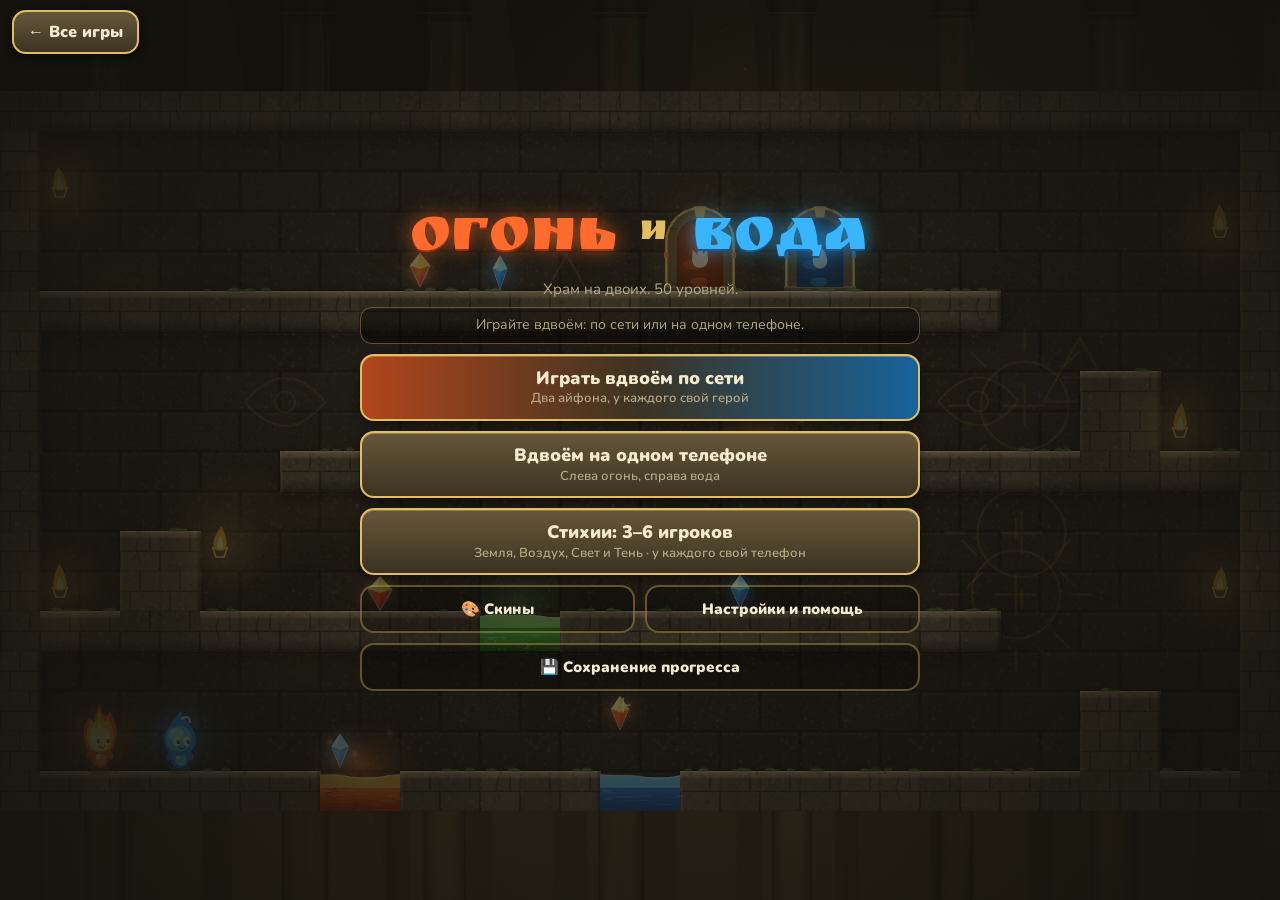
==== index.html @ 5a593862 "Огонь и Вода: «Стихии» — 50 уровней, все сложнее; таймерные ворота, паромы, самоходные подъёмники Co" ====
<!doctype html>
<html lang="ru"><head><link rel="manifest" href="manifest.webmanifest"><link rel="apple-touch-icon" href="games/icons/ogon-i-voda-180.png"><meta charset="utf-8"><meta name="viewport" content="width=device-width,initial-scale=1,viewport-fit=cover,user-scalable=no"><meta name="apple-mobile-web-app-capable" content="yes"><meta name="mobile-web-app-capable" content="yes"><meta name="apple-mobile-web-app-title" content="Огонь и Вода"><meta name="apple-mobile-web-app-status-bar-style" content="black-translucent"><meta name="theme-color" content="#15130e"><link rel="stylesheet" href="games/shared/fonts/fonts.css"></head><body>
<script src="games/shared/duo.js"></script><script src="games/shared/party.js"></script>
<title>Огонь и Вода</title>
<style>
/* One full-screen stage: the live canvas is always behind; menus are screens that fade over it. */
:root {
  --night: #15130e; --stone: #4d4430; --stone-hi: #7a6c49; --gold: #e2bd62; --gold-hi: #fff0b8;
  --ink: #f4ead0; --muted: #b5a885;
  --fire: #ff6b2c; --fire-hi: #ffd04a; --water: #39b4ff; --water-hi: #a8e6ff; --goo: #74e35b;
  --panel: rgba(24, 21, 14, .94); --line: rgba(226, 189, 98, .38);
  --font-display: "Ruslan Display", "Georgia", "Times New Roman", serif;
  --font-ui: "Nunito", -apple-system, "SF Pro Text", "Segoe UI", Roboto, sans-serif;
  --sat: env(safe-area-inset-top, 0px); --sar: env(safe-area-inset-right, 0px);
  --sab: env(safe-area-inset-bottom, 0px); --sal: env(safe-area-inset-left, 0px);
  color-scheme: dark;
}
*, *::before, *::after { box-sizing: border-box; }
html, body { height: var(--app-h, 100%); margin: 0; background: var(--night); color: var(--ink); overflow: hidden; overscroll-behavior: none; }
body { font-family: var(--font-ui); font-size: 14px; -webkit-user-select: none; user-select: none; -webkit-touch-callout: none; -webkit-tap-highlight-color: transparent; -webkit-text-size-adjust: 100%; }
[hidden] { display: none !important; }
button { font-family: inherit; }
#app { position: fixed; inset: 0; height: var(--app-h, 100%); width: var(--app-w, 100%); touch-action: none; overflow: hidden; background: var(--night); }
#cv { position: absolute; inset: 0; width: 100%; height: 100%; display: block; }

/* ---------- HUD ---------- */
#hud { position: absolute; left: 0; right: 0; top: 0; display: flex; flex-wrap: wrap; align-items: center; gap: 4px 8px; padding: max(8px, var(--sat)) max(12px, var(--sar)) 4px max(12px, var(--sal)); pointer-events: none; font-weight: 800; transition: opacity .3s; }
#hud .hname { flex: 1 1 0; min-width: 0; display: flex; align-items: center; gap: 8px; }
#hud .lvl { font-family: var(--font-display); font-size: 17px; color: var(--gold); line-height: 1.15; text-shadow: 0 1px 6px #000; }
#hud .hchips { display: flex; flex-wrap: wrap; gap: 6px; align-items: center; order: 3; flex-basis: 100%; }
#hud .chip { background: rgba(10,8,4,.55); border: 1px solid var(--line); border-radius: 999px; padding: 3px 10px; font-size: 14px; line-height: 1.3; white-space: nowrap; font-variant-numeric: tabular-nums; }
#hud .ping { font-size: 12px; color: var(--goo); } #hud .ping.slow { color: #ffb4a0; }
#hud .gr { color: var(--fire-hi); } #hud .gb { color: var(--water-hi); } #hud .ge { color: #e0b878; } #hud .ga { color: #dff6ff; } #hud .gl { color: #fff3a0; } #hud .gs { color: #c9a8ff; }
#hud .dot { flex: none; width: 9px; height: 9px; border-radius: 50%; background: #777; }
#hud .dot.on { background: var(--goo); box-shadow: 0 0 8px var(--goo); }
#hud button { pointer-events: auto; }
.iconbtn { flex: none; background: rgba(10,8,4,.6); color: var(--ink); border: 1.5px solid var(--line); border-radius: 12px; width: 44px; height: 44px; font-size: 16px; font-weight: 900; cursor: pointer; display: grid; place-items: center; padding: 0; touch-action: manipulation; }
.iconbtn:active { background: rgba(226,189,98,.3); }
@media (orientation: landscape) { #hud .hchips { order: 1; flex-basis: auto; } #hud { gap: 4px 10px; } #hud .hname { order: 0; } #hud .iconbtn { order: 2; } }

#app.modal #pad, #app.modal #hud button { visibility: hidden; }
/* ---------- touch pad ---------- */
#pad { position: absolute; left: 0; right: 0; bottom: 0; display: flex; justify-content: space-between; align-items: flex-end; padding: 8px max(14px, var(--sar)) max(12px, var(--sab)) max(14px, var(--sal)); pointer-events: none; }
#pad .grp { display: flex; gap: 10px; pointer-events: auto; align-items: flex-end; }
.pk { width: 68px; height: 68px; border-radius: 22px; border: 2px solid rgba(244,234,208,.3); background: rgba(20,17,12,.42); color: var(--ink); font-size: 28px; display: grid; place-items: center; touch-action: none; transition: background .08s, transform .08s; -webkit-backdrop-filter: blur(3px); backdrop-filter: blur(3px); }
.pk.j { width: 88px; height: 88px; border-radius: 50%; font-size: 32px; }
.pk.on { background: rgba(226,189,98,.38); border-color: var(--gold); transform: scale(.94); }
#pad.solo .pk { width: 60px; height: 60px; font-size: 22px; border-radius: 18px; }
#pad.solo .pk.j { width: 66px; height: 66px; }
#pad.solo .p1 .pk { border-color: rgba(255,107,44,.6); }
#pad.solo .p2 .pk { border-color: rgba(57,180,255,.6); }
@media (orientation: portrait) { #pad.solo .pk, #pad.solo .pk.j { width: 50px; height: 50px; font-size: 20px; border-radius: 14px; } #pad.solo .grp { gap: 6px; } }
@media (orientation: landscape) { .pk { background: rgba(20,17,12,.28); border-color: rgba(244,234,208,.22); } }
@media (orientation: landscape) { #pad.solo .grp { display: grid; grid-template-columns: auto auto; gap: 6px; } #pad.solo .pk.j { order: -1; grid-column: 1 / -1; justify-self: center; width: 54px; height: 54px; border-radius: 18px; } }
@media (orientation: landscape) and (max-height: 430px) { .pk { width: 58px; height: 58px; } .pk.j { width: 72px; height: 72px; } #pad.solo .pk, #pad.solo .pk.j { width: 54px; height: 54px; } }

/* ---------- screens (fade + slide) ---------- */
.scr { position: absolute; inset: 0; display: flex; align-items: center; justify-content: center; padding: max(14px, var(--sat)) max(16px, var(--sar)) max(14px, var(--sab)) max(16px, var(--sal)); background: radial-gradient(ellipse at center, rgba(21,19,14,.5), rgba(21,19,14,.9)); overflow-y: auto;
  opacity: 0; visibility: hidden; transform: translateY(14px) scale(.985); transition: opacity .32s ease, transform .32s ease, visibility 0s linear .32s; }
.scr.on { opacity: 1; visibility: visible; transform: none; transition-delay: 0s; }
.box { width: min(560px, 100%); display: flex; flex-direction: column; gap: 12px; align-items: stretch; margin: auto; }
h1 { font-family: var(--font-display); font-weight: 400; font-size: clamp(38px, 11vw, 62px); line-height: 1; margin: 0; text-align: center; text-wrap: balance; letter-spacing: .5px; }
h1 .f { color: var(--fire); text-shadow: 0 0 20px rgba(255,107,44,.7), 0 2px 0 #7a2410; animation: flick 2.4s ease-in-out infinite; }
h1 .w { color: var(--water); text-shadow: 0 0 20px rgba(57,180,255,.7), 0 2px 0 #0f3d6e; animation: flick 3.1s ease-in-out infinite; }
h1 .and { color: var(--gold); font-size: .6em; vertical-align: middle; }
@keyframes flick { 0%,100% { filter: brightness(1); } 45% { filter: brightness(1.18); } 70% { filter: brightness(.94); } }
h2 { font-family: var(--font-display); font-weight: 400; font-size: 26px; margin: 0; text-align: center; color: var(--gold); text-shadow: 0 2px 8px #000; }
.sub { text-align: center; color: var(--muted); font-size: 15px; margin: 0; line-height: 1.35; }
.btn { font-family: var(--font-ui); font-weight: 900; font-size: 18px; line-height: 1.2; color: var(--ink); background: linear-gradient(180deg, #65573a, #3c3322); border: 2px solid var(--gold); border-radius: 14px; padding: 12px 18px; min-height: 48px; cursor: pointer; text-align: center; touch-action: manipulation; box-shadow: inset 0 1px 0 rgba(255,240,190,.25), 0 3px 10px rgba(0,0,0,.4); transition: transform .08s, filter .15s; text-decoration: none; display: flex; flex-direction: column; align-items: center; justify-content: center; }
.btn:active { transform: translateY(1px) scale(.985); filter: brightness(1.2); }
.btn small { display: block; font-weight: 600; font-size: 13px; color: var(--muted); margin-top: 2px; }
.btn.hot { background: linear-gradient(90deg, #b2461c, #3c3322 50%, #17639a); }
.btn.ghost { background: rgba(0,0,0,.25); border-color: var(--line); font-size: 15px; padding: 10px 14px; box-shadow: none; }
.btn:disabled { opacity: .45; }
.btn:focus-visible, .iconbtn:focus-visible, .card:focus-visible, .lv:focus-visible, .tab:focus-visible { outline: 3px solid var(--fire-hi); outline-offset: 2px; }
.row { display: flex; gap: 10px; flex-wrap: wrap; } .row > * { flex: 1 1 140px; }
.status { text-align: center; font-size: 14px; color: var(--muted); background: rgba(0,0,0,.35); border: 1px solid var(--line); border-radius: 12px; padding: 8px 12px; line-height: 1.35; }
.status b { color: var(--goo); }
.help { font-size: 14px; color: var(--muted); background: rgba(0,0,0,.35); border: 1px solid var(--line); border-radius: 12px; padding: 10px 14px; line-height: 1.45; }
.help h3 { margin: 0 0 4px; font-size: 15px; color: var(--ink); }
.help ol { margin: 4px 0 0; padding-left: 20px; } .help b { color: var(--ink); } .help p { margin: 4px 0; }
.help + .help { margin-top: 0; }

#scrTitle .box { gap: 10px; }
#scrTitle .logo { display: flex; flex-direction: column; gap: 8px; }
#scrTitle .menu { display: flex; flex-direction: column; gap: 10px; }
@media (orientation: landscape) and (max-height: 520px) {
  #scrTitle .box { flex-direction: row; align-items: center; width: min(820px, 100%); gap: 22px; }
  #scrTitle .logo, #scrTitle .menu { flex: 1 1 0; min-width: 0; }
  #scrTitle .btn { padding: 8px 14px; font-size: 16px; min-height: 46px; }
  #scrTitle .btn small { font-size: 12px; margin-top: 0; }
  #scrTitle .menu { gap: 8px; }
}

/* role cards */
.cards { display: grid; grid-template-columns: 1fr 1fr; gap: 12px; }
.card { border-radius: 18px; padding: 12px 8px; text-align: center; border: 2px solid var(--line); background: rgba(0,0,0,.4); cursor: pointer; display: flex; flex-direction: column; align-items: center; gap: 4px; color: var(--ink); font-family: var(--font-ui); min-height: 44px; touch-action: manipulation; transition: transform .15s, border-color .15s, background .15s; }
.card canvas { width: min(84px, 22vh); height: min(84px, 22vh); }
.card .nm { font-family: var(--font-display); font-size: 22px; }
.card .who { font-weight: 800; font-size: 13px; color: var(--muted); min-height: 18px; }
.card.f .nm { color: var(--fire); } .card.w .nm { color: var(--water); }
.card.mine { border-color: var(--gold); background: rgba(226,189,98,.16); transform: translateY(-2px); }
.card.taken { opacity: .5; }

/* levels */
#scrLevels .box { width: min(640px, 100%); }
.tabs { display: grid; grid-template-columns: repeat(5, 1fr); gap: 6px; }
.tab { min-height: 44px; border-radius: 12px; border: 2px solid var(--line); background: rgba(0,0,0,.4); color: var(--muted); font-weight: 900; font-size: 14px; padding: 4px 2px; cursor: pointer; touch-action: manipulation; display: flex; flex-direction: column; align-items: center; justify-content: center; line-height: 1.1; }
.tab small { font-size: 10px; font-weight: 700; opacity: .8; }
.tab.on { color: var(--ink); border-color: var(--gold); background: rgba(226,189,98,.18); }
.grid { display: grid; grid-template-columns: repeat(4, 1fr); gap: 8px; }
@media (orientation: portrait) and (min-width: 480px) { .grid { grid-template-columns: repeat(5, 1fr); } }
@media (orientation: landscape) and (min-width: 560px) { .grid { grid-template-columns: repeat(10, 1fr); gap: 6px; } }
.lv { min-height: 64px; border-radius: 14px; border: 2px solid var(--line); background: rgba(0,0,0,.45); color: var(--ink); display: flex; flex-direction: column; align-items: center; justify-content: center; gap: 1px; cursor: pointer; font-family: var(--font-ui); padding: 4px 2px; min-width: 0; touch-action: manipulation; transition: transform .1s, border-color .15s; }
.lv:active:not(:disabled) { transform: scale(.95); }
.lv .n { font-family: var(--font-display); font-size: 24px; color: var(--gold); line-height: 1.05; }
.lv .t { font-size: 10px; font-weight: 800; color: var(--muted); text-align: center; line-height: 1.1; max-width: 100%; overflow-wrap: break-word; }
.lv .s { font-size: 11px; font-weight: 900; color: var(--fire-hi); font-variant-numeric: tabular-nums; line-height: 1.1; }
.lv.done { border-color: var(--gold); background: rgba(226,189,98,.1); }
.lv:disabled { opacity: .38; cursor: default; }
@media (orientation: landscape) and (max-height: 430px) {
  #scrLevels .box { gap: 8px; } h2 { font-size: 22px; }
  #scrLevels .head { display: flex; align-items: center; gap: 12px; } #scrLevels .head h2 { flex: none; } #scrLevels .head .tabs { flex: 1; }
  .lv { min-height: 58px; } .status { padding: 6px 10px; font-size: 13px; }
}

/* settings */
.set { display: flex; align-items: center; justify-content: space-between; gap: 12px; min-height: 48px; background: rgba(0,0,0,.35); border: 1px solid var(--line); border-radius: 12px; padding: 2px 6px 2px 12px; font-weight: 800; font-size: 16px; }
.setrow { display: grid; grid-template-columns: 1fr 1fr; gap: 10px; }
.setrow .set .btn { min-width: 0; padding: 6px 10px; }
.set .btn { flex: none; min-height: 44px; padding: 8px 14px; font-size: 15px; min-width: 96px; }
#scrSet .cols { display: flex; flex-direction: column; gap: 10px; }
#scrSet .help { font-size: 13px; padding: 8px 12px; line-height: 1.4; }
#scrSet .box { gap: 10px; }
#scrSet > .box { max-height: 100%; min-height: 0; }
#scrSet .cols { flex: 1 1 auto; min-height: 0; overflow-y: auto; overflow-x: hidden; -webkit-overflow-scrolling: touch; touch-action: pan-y; overscroll-behavior: contain; padding: 2px; }
#scrSet h2, #scrSet #setBack { flex: none; }
@media (orientation: landscape) and (max-height: 520px) { #scrSet .box { width: min(860px, 100%); } #scrSet .cols { display: grid; grid-template-columns: 1fr 1fr; gap: 10px; align-items: start; } #scrSet .cols > .box { width: auto; min-width: 0; margin: 0; } #scrSet .cols > .wide { grid-column: 1 / -1; } }


/* skins / elements */
.skTabs { display: grid; grid-template-columns: repeat(6, 1fr); gap: 5px; }
.skTab { min-height: 44px; border-radius: 12px; border: 2px solid var(--line); background: rgba(0,0,0,.4); color: var(--muted); font-weight: 900; font-size: 12px; padding: 2px; cursor: pointer; touch-action: manipulation; }
.skTab.on { color: var(--ink); border-color: var(--c); background: rgba(255,255,255,.1); box-shadow: 0 0 10px -2px var(--c); }
.skMain { display: flex; flex-direction: column; align-items: center; gap: 10px; }
#skCv { width: min(200px, 30vh); height: min(200px, 30vh); }
.skCtl { width: 100%; display: flex; flex-direction: column; gap: 6px; }
.skLbl { font-size: 13px; font-weight: 800; color: var(--muted); }
.skRow { display: flex; gap: 8px; flex-wrap: wrap; justify-content: center; }
.skOpt { width: 74px; min-height: 84px; border-radius: 12px; border: 2px solid var(--line); background: rgba(0,0,0,.4); color: var(--ink); display: flex; flex-direction: column; align-items: center; gap: 0; padding: 2px; cursor: pointer; touch-action: manipulation; font-size: 11px; font-weight: 800; font-family: var(--font-ui); }
.skOpt canvas { width: 56px; height: 56px; }
.skOpt.on { border-color: var(--gold); background: rgba(226,189,98,.18); }
.skSw { width: 46px; height: 46px; border-radius: 50%; border: 3px solid rgba(255,255,255,.25); cursor: pointer; touch-action: manipulation; padding: 0; }
.skSw.on { border-color: #fff; box-shadow: 0 0 0 2px var(--gold); }
@media (orientation: landscape) and (max-height: 520px) {
  #scrSkins .box { width: min(860px, 100%); gap: 6px; } #scrSkins .skMain { flex-direction: row; align-items: center; } #scrSkins .skCtl { flex: 1; }
  #skCv { width: 150px; height: 150px; } .skOpt { min-height: 80px; } #scrSkins .sub { font-size: 12px !important; }
}
.asList { display: flex; flex-direction: column; gap: 8px; }
.asRow { display: flex; align-items: center; gap: 10px; background: rgba(0,0,0,.35); border: 1px solid var(--line); border-radius: 14px; padding: 4px 8px; min-height: 60px; }
.asRow.me { border-color: var(--gold); }
.asRow canvas { width: 52px; height: 52px; flex: none; }
.asNm { flex: 1 1 0; min-width: 0; font-weight: 800; font-size: 15px; overflow-wrap: anywhere; }
.asEl { flex: none; width: 46%; min-height: 48px; border-radius: 12px; border: 2px solid var(--c); background: rgba(255,255,255,.07); color: var(--ink); font-family: var(--font-ui); cursor: pointer; touch-action: manipulation; display: flex; flex-direction: column; align-items: center; justify-content: center; padding: 3px 6px; line-height: 1.15; }
.asEl b { font-size: 16px; color: var(--c); } .asEl small { font-size: 10px; color: var(--muted); font-weight: 700; text-align: center; }
.asEl:disabled { opacity: 1; }
@media (orientation: landscape) and (max-height: 520px) { #scrAssign .box, #scrPick .box { width: min(860px, 100%); gap: 6px; } .asList { display: grid; grid-template-columns: 1fr 1fr; } #scrAssign h2, #scrPick h2 { font-size: 20px; } .asRow { min-height: 52px; } }
#scrPick .box { width: min(640px, 100%); }
#scrAssign, #scrPick, #scrSkins { align-items: flex-start; }

/* modal */
#ovl { position: absolute; inset: 0; display: flex; align-items: center; justify-content: center; padding: max(12px, var(--sat)) max(16px, var(--sar)) max(12px, var(--sab)) max(16px, var(--sal)); background: rgba(10,9,6,.62); opacity: 0; visibility: hidden; transition: opacity .25s, visibility 0s linear .25s; }
#ovl.on { opacity: 1; visibility: visible; transition-delay: 0s; }
#ovl .panel { width: min(430px, 100%); max-height: 100%; overflow-y: auto; background: linear-gradient(180deg, rgba(40,34,22,.97), var(--panel)); border: 2px solid var(--gold); border-radius: 20px; padding: 18px; display: flex; flex-direction: column; gap: 12px; text-align: center; box-shadow: 0 10px 40px rgba(0,0,0,.6), inset 0 0 30px rgba(226,189,98,.08); transform: scale(.94); transition: transform .28s cubic-bezier(.2,1.3,.4,1); }
#ovl.on .panel { transform: none; }
#ovl .big { font-family: var(--font-display); font-size: 30px; line-height: 1.1; }
#ovl .stats { display: flex; justify-content: center; gap: 18px; font-weight: 800; font-variant-numeric: tabular-nums; }
#ovl .rank { font-family: var(--font-display); font-size: 48px; color: var(--gold); line-height: 1; text-shadow: 0 0 18px rgba(226,189,98,.6); }
#ovl .hintbox { font-size: 14px; color: var(--muted); line-height: 1.4; }
#ovl .acts { display: flex; flex-direction: column; gap: 10px; }
@media (orientation: landscape) and (max-height: 430px) {
  #ovl .panel { width: min(640px, 100%); display: grid; grid-template-columns: 1fr 1fr; align-items: center; gap: 8px 16px; padding: 12px 16px; }
  #ovl .panel > .full { grid-column: 1 / -1; }
  #ovl .big { font-size: 24px; } #ovl .rank { font-size: 34px; } #ovl .btn { padding: 8px 12px; font-size: 16px; min-height: 46px; }
  #ovl .acts { gap: 8px; }
}
#toast { position: absolute; left: 50%; top: calc(var(--toast-top, 70px)); transform: translateX(-50%); width: max-content; max-width: min(92vw, 520px); background: var(--panel); border: 1px solid var(--gold); border-radius: 16px; padding: 7px 16px; font-weight: 800; font-size: 14px; line-height: 1.35; text-align: center; pointer-events: none; transition: opacity .35s, transform .35s; box-shadow: 0 4px 16px rgba(0,0,0,.5); }
#toast.off { opacity: 0; transform: translateX(-50%) translateY(-8px); }
#banner { position: absolute; left: 0; right: 0; top: 34%; text-align: center; pointer-events: none; opacity: 0; padding: 0 20px; }
#banner .bn-n { font-family: var(--font-display); font-size: clamp(30px, 8vw, 54px); color: var(--gold-hi); text-shadow: 0 0 24px rgba(226,189,98,.7), 0 3px 0 #000; }
#banner .bn-t { font-size: 15px; font-weight: 800; color: var(--muted); margin-top: 4px; text-shadow: 0 1px 6px #000; }
#banner.go { animation: bn 2.3s ease both; }
@keyframes bn { 0% { opacity: 0; transform: scale(.9); } 14% { opacity: 1; transform: none; } 70% { opacity: 1; } 100% { opacity: 0; transform: scale(1.04) translateY(-8px); } }
@media (orientation: landscape) { #banner { top: 30%; } }
@media (prefers-reduced-motion: reduce) { *, *::before, *::after { transition-duration: .01s !important; animation-duration: .01s !important; } }
a.allg{position:fixed;top:calc(env(safe-area-inset-top,0px) + 10px);left:calc(env(safe-area-inset-left,0px) + 12px);right:auto;bottom:auto;z-index:30;height:44px;min-height:44px;min-width:44px;width:auto;margin:0;padding:0 14px;display:inline-flex;align-items:center;justify-content:center;white-space:nowrap;text-decoration:none;font-size:16px;line-height:1;letter-spacing:0;text-transform:none;box-sizing:border-box;flex:none;opacity:1;-webkit-tap-highlight-color:transparent;touch-action:manipulation;cursor:pointer}a.allg{font-family:'Nunito',-apple-system,sans-serif;font-weight:900;color:#f4ead0;background:linear-gradient(180deg,#65573a,#3c3322);border:2px solid #e2bd62;border-radius:14px;box-shadow:0 3px 10px rgba(0,0,0,.45)}a.allg:active{filter:brightness(1.2);transform:translateY(1px)}
</style>

<div id="app">
  <canvas id="cv"></canvas>
  <div id="banner"><div class="bn-n" id="bnN"></div><div class="bn-t" id="bnT"></div></div>
  <div id="hud" hidden>
    <div class="hname"><span class="dot" id="netDot" title="Связь"></span><span class="lvl" id="hudLvl"></span></div>
    <div class="hchips"><span class="chip gr" id="hudR">◆ 0/0</span><span class="chip gb" id="hudB">◆ 0/0</span><span class="chip ge" id="hudE" hidden>◆ 0/0</span><span class="chip ga" id="hudA" hidden>◆ 0/0</span><span class="chip gl" id="hudL" hidden>◆ 0/0</span><span class="chip gs" id="hudS" hidden>◆ 0/0</span><span class="chip" id="hudT">0:00</span><span class="chip ping" id="hudPing" hidden></span></div>
    <button class="iconbtn" id="btnPause" aria-label="Пауза">❚❚</button>
  </div>
  <div id="pad" hidden>
    <div class="grp p1"><div class="pk" data-k="L">◀</div><div class="pk" data-k="R">▶</div><div class="pk j" data-k="J" id="pkJ1">▲</div></div>
    <div class="grp p2"><div class="pk j" data-k="J" id="pkJ">▲</div><div class="pk" data-k="2L" id="pk2L">◀</div><div class="pk" data-k="2R" id="pk2R">▶</div><div class="pk j" data-k="2J" id="pk2J">▲</div></div>
  </div>

  <section class="scr" id="scrTitle">
    <div class="box">
      <div class="logo">
        <h1><span class="f">Огонь</span> <span class="and">и</span> <span class="w">Вода</span></h1>
        <p class="sub" id="subTitle">Храм на двоих</p>
        <div class="status" id="netStatus">Играйте вдвоём или компанией до шести человек.</div>
      </div>
      <div class="menu">
        <button class="btn hot" id="btnNet">Играть вдвоём по сети<small>Два айфона, у каждого свой герой</small></button>
        <button class="btn" id="btnSolo">Вдвоём на одном телефоне<small>Слева огонь, справа вода</small></button>
        <button class="btn" id="btnParty">Стихии: 3–6 игроков<small>Земля, Воздух, Свет и Тень · у каждого свой телефон</small></button>
        <div class="row"><button class="btn ghost" id="btnSkins">🎨 Скины</button><button class="btn ghost" id="btnSet">Настройки и помощь</button></div>
        <a class="btn ghost" id="btnSave" href="games/#save">💾 Сохранение прогресса</a>
        <a class="allg" id="btnAll" href="games/">← Все игры</a>
      </div>
    </div>
  </section>

  <section class="scr" id="scrRole">
    <div class="box">
      <h2>Кто ты сегодня?</h2>
      <div class="cards">
        <button class="card f" id="cardF"><canvas width="168" height="168" id="avF"></canvas><span class="nm">Огонь</span><span class="who" id="whoF"></span></button>
        <button class="card w" id="cardW"><canvas width="168" height="168" id="avW"></canvas><span class="nm">Вода</span><span class="who" id="whoW"></span></button>
      </div>
      <div class="status" id="roleStatus"></div>
      <button class="btn ghost" id="roleBack">Назад</button>
    </div>
  </section>

  <section class="scr" id="scrLevels">
    <div class="box">
      <div class="head"><h2>Уровни</h2><div class="tabs" id="lvTabs"></div></div>
      <div class="grid" id="lvGrid"></div>
      <div class="status" id="lvStatus"></div>
      <div class="row"><button class="btn ghost" id="lvRole">Сменить героя</button><button class="btn ghost" id="lvMenu">Главное меню</button></div>
    </div>
  </section>

  <section class="scr" id="scrSkins">
    <div class="box">
      <h2>Скины</h2>
      <div class="skTabs" id="skEl"></div>
      <div class="skMain">
        <canvas id="skCv" width="240" height="240"></canvas>
        <div class="skCtl">
          <div class="skLbl">Форма</div><div class="skRow" id="skShapes"></div>
          <div class="skLbl">Оттенок</div><div class="skRow" id="skShades"></div>
        </div>
      </div>
      <p class="sub" id="skName"></p>
      <p class="sub" style="font-size:13px">Скин виден другим игрокам. Стихию всегда видно сразу: оттенки не выходят за её цвета.</p>
      <button class="btn ghost" id="skBack">Назад</button>
    </div>
  </section>

  <section class="scr" id="scrAssign">
    <div class="box">
      <h2>Герои стихий</h2>
      <div class="status" id="asInfo"></div>
      <div class="asList" id="asList"></div>
      <button class="btn hot" id="asGo">К уровням</button>
      <button class="btn ghost" id="asBack">Выйти из комнаты</button>
    </div>
  </section>

  <section class="scr" id="scrPick">
    <div class="box">
      <h2>Стихии</h2>
      <div class="grid" id="plGrid"></div>
      <div class="status" id="plStatus"></div>
      <div class="row"><button class="btn ghost" id="plHeroes">Сменить героев</button><button class="btn ghost" id="plBack">Выйти из комнаты</button></div>
    </div>
  </section>

  <section class="scr" id="scrSet">
    <div class="box">
      <h2>Настройки и помощь</h2>
      <div class="cols">
        <div class="box" style="gap:10px">
          <div class="setrow"><div class="set"><span>Звук</span><button class="btn ghost" id="setSnd">Вкл</button></div>
          <div class="set"><span>Эффекты</span><button class="btn ghost" id="setFx">Полные</button></div></div>
          <div class="help"><h3>Для 120 Гц на iPhone</h3><p>Настройки → Приложения → Safari → Дополнения → Feature Flags → выключить «Prefer Page Rendering Updates near 60fps».</p></div>
          <div class="help"><h3>Скины</h3><p>«Скины» на главном экране: у каждой стихии несколько форм и оттенков. Выбор сохраняется, и другие игроки видят тебя в твоём скине.</p></div>
        </div>
        <div class="box" style="gap:10px">
          <div class="help"><h3>Как подключить второй айфон</h3>
            <ol>
              <li>Оба открывают эту страницу. Аккаунты не нужны.</li>
              <li>Первый жмёт «Играть вдвоём по сети» → «Создать комнату» и получает код.</li>
              <li>Второй вводит этот код. Без интернета можно подключиться рядом, по Wi-Fi или точке доступа.</li>
            </ol></div>
          <div class="help"><h3>Как играть</h3><p>Огонь безопасно ходит по лаве, вода — по воде. Зелёная жижа опасна обоим. Собирайте кристаллы своего цвета, нажимайте кнопки и рычаги, помогайте друг другу и вместе дойдите до своих дверей.</p></div>
        </div>
        <div class="box wide" style="gap:10px">
          <div class="help"><h3>Стихии: 3–6 игроков</h3>
            <p>Кнопка «Стихии» на главном экране: один создаёт комнату (4 цифры), остальные входят по коду. Хозяин раздаёт героев и выбирает уровень. Играют только по сети, у каждого свой телефон.</p>
            <p>У каждой стихии свой бассейн: он безопасен для хозяина и смертелен для остальных. Зелёная жижа убивает всех. Свои кристаллы и своя дверь у каждого, к дверям нужно дойти всем.</p>
            <p><b>Огонь</b> — лава. <b>Вода</b> — вода. <b>Земля</b> — зыбучий ил; идя в камень, толкает его (остальные не могут). <b>Воздух</b> — вихрь; в воздухе прыгает второй раз. <b>Свет</b> — световое поле; зажигает световые датчики рядом. <b>Тень</b> — тьма; проходит сквозь тёмные врата.</p>
            <p><b>Таймерные ворота</b> (с песочными часами) открываются, пока кто-то стоит на кнопке, и остаются открытыми ещё несколько секунд после того, как кнопку отпустили: успей добежать. <b>Паромы</b> плывут над жижей сами — прыгай на них вовремя. <b>Подъёмники</b> ездят, пока держат кнопку или после рычага. В поздних уровнях порядок действий важен: камень на кнопку, потом лампа, потом тёмные врата.</p>
            <p>Если какой-то стихии нет в комнате, её бассейны становятся камнем, а камни и датчики заменяются обычными рычагами и кнопками.</p></div>
        </div>
      </div>
      <button class="btn ghost" id="setBack">Назад</button>
    </div>
  </section>

  <div id="ovl"><div class="panel" id="ovlPanel"></div></div>
  <div id="toast" class="off"></div>
</div>

<script>
// ===== ENGINE (shared by game page and level checker) =====
const COLS = 32, ROWS = 18;
const PH = { G: 48, JUMP: 16.4, MOVE: 7.2, ACC_G: 70, ACC_A: 45, MAXF: 24, W: 0.7, H: 1.25, PSPD: 3.2, COYOTE: 0.09, BUFFER: 0.12 };
const HAZ = { L: 'lava', W: 'water', G: 'goo', M: 'mud', V: 'wind', B: 'beam', D: 'dark' };
// Heroes: f fire, w water, e earth, a air, l light, s shadow. Each element has its own pool (safe for the owner, deadly for all others);
// G (poison) kills everybody. T = shadow gate (solid for everybody except the shadow hero).
const ELS = ['f', 'w', 'e', 'a', 'l', 's'];
const POOL_OWNER = { L: 'f', W: 'w', M: 'e', V: 'a', B: 'l', D: 's' };
const LIGHT_R = 2.6, PUSH_T = 0.25, AIR_JUMP = 0.92;

function isSolidCh(c) { return c === '#' || c === 'L' || c === 'W' || c === 'G' || c === 'M' || c === 'V' || c === 'B' || c === 'D'; }
function killsRole(c, role) { return c === 'G' || (POOL_OWNER[c] !== undefined && POOL_OWNER[c] !== role); }

// Level builder: levels are written as code so they stay readable and editable.
function buildLevel(def, roles) {
  const has = roles ? (r) => roles.indexOf(r) >= 0 : () => true;
  const g = [];
  for (let y = 0; y < ROWS; y++) { const r = []; for (let x = 0; x < COLS; x++) r.push((y === 0 || y === ROWS - 1 || x === 0 || x === COLS - 1) ? '#' : '.'); g.push(r); }
  const lv = { name: def.name, hint: def.hint || '', grid: g, gems: [], doors: {}, start: {}, btn: [], lev: [], plat: [], stones: [], par: def.par || 90, roles: roles || ['f', 'w'] };
  const b = {
    has, n: roles ? roles.length : 2,
    // an absent element's pool becomes plain stone floor
    box(x1, y1, x2, y2, c = '#') { if (POOL_OWNER[c] && !has(POOL_OWNER[c])) c = '#'; for (let y = Math.min(y1, y2); y <= Math.max(y1, y2); y++) for (let x = Math.min(x1, x2); x <= Math.max(x1, x2); x++) g[y][x] = c; },
    clear(x1, y1, x2, y2) { b.box(x1, y1, x2, y2, '.'); },
    fire(x, y) { lv.start.f = { x: x + 0.5 - PH.W / 2, y: y + 1 - PH.H }; },
    water(x, y) { lv.start.w = { x: x + 0.5 - PH.W / 2, y: y + 1 - PH.H }; },
    doorF(x, y) { lv.doors.f = { x, y }; },
    doorW(x, y) { lv.doors.w = { x, y }; },
    start(r, x, y) { if (has(r)) lv.start[r] = { x: x + 0.5 - PH.W / 2, y: y + 1 - PH.H }; },
    door(r, x, y) { if (has(r)) lv.doors[r] = { x, y }; },
    gem(r, x, y) { if (has(r)) lv.gems.push({ id: lv.gems.length, t: r, x: x + 0.5, y: y + 0.5 }); },
    gate(x1, y1, x2, y2) { if (has('s')) b.box(x1, y1, x2, y2, 'T'); },   // shadow gate (no shadow in the game: open passage)
    stone(x, y, to) { if (has('e')) lv.stones.push({ x, y, to: to || [] }); },   // to = cells the stone is meant to be pushed to (used by check6.js)
    sensor(x, y, grp) { if (has('l')) lv.btn.push({ x, y, g: grp, lt: true }); },
    red(x, y) { lv.gems.push({ id: lv.gems.length, t: 'f', x: x + 0.5, y: y + 0.5 }); },
    blue(x, y) { lv.gems.push({ id: lv.gems.length, t: 'w', x: x + 0.5, y: y + 0.5 }); },
    button(x, y, grp) { lv.btn.push({ x, y, g: grp }); },
    lever(x, y, grp, inv) { lv.lev.push(inv ? { x, y, g: grp, inv: true } : { x, y, g: grp }); },
    // moving block: rest rect (x,y,w,h); when its group is active it slides to (x+dx, y+dy)
    plat(x, y, w, h, dx, dy, grp, opt) { lv.plat.push({ x, y, w, h, dx, dy, g: grp, ...(opt || {}) }); },
    // platform that moves back and forth on its own; sec = time for one pass
    mover(x, y, w, h, dx, dy, sec, opt) { lv.plat.push({ x, y, w, h, dx, dy, g: -1, auto: sec, ...(opt || {}) }); },
  };
  def.build(b);
  return lv;
}

function newWorld(lv) { return { lv, pt: lv.plat.map(() => 0), latch: lv.plat.map(() => false), tmr: lv.plat.map(() => 0), clock: 0, who: null, bodies: null, st: (lv.stones || []).map((s) => ({ cx: s.x, cy: s.y, vx: s.x, vy: s.y, ft: 0 })) }; }
// which groups are on: buttons pressed by any body, levers set to 1
function groupState(lv, bodies, levState, st) {
  const any = {}, all = {}, seen = {};
  lv.btn.forEach((b) => {
    const pr = bodies.some(p => p && !p.dead && onButton(b, p)) || (!b.lt && !!st && st.some(s => s.cx === b.x && s.cy === b.y));
    b.pressed = pr;
    if (pr) any[b.g] = true;
    all[b.g] = (seen[b.g] ? all[b.g] : true) && pr; seen[b.g] = true;
  });
  lv.lev.forEach((l, i) => { if (levState[i]) any[l.g] = true; });
  return { any, all };
}
function tileAt(lv, x, y) { if (x < 0 || y < 0 || x >= COLS || y >= ROWS) return '#'; return lv.grid[y][x]; }

function platPos(p, t) { return { x: p.x + p.dx * t, y: p.y + p.dy * t, w: p.w, h: p.h }; }

// world = { lv, pt: [t per plat] }
function overlapsSolid(world, x, y, w, h) {
  const e = 1e-6, sg = world.sg;
  if (sg) {   // checker fast path: precomputed solid grid (1 solid, 2 shadow gate)
    for (let ty = Math.floor(y + e); ty <= Math.floor(y + h - e); ty++)
      for (let tx = Math.floor(x + e); tx <= Math.floor(x + w - e); tx++)
        { const c = (tx < 0 || ty < 0 || tx >= COLS || ty >= ROWS) ? 1 : sg[ty * COLS + tx]; if (c === 1 || (c === 2 && world.who !== 's')) return { x: tx, y: ty, w: 1, h: 1, tile: true }; }
  } else
  for (let ty = Math.floor(y + e); ty <= Math.floor(y + h - e); ty++)
    for (let tx = Math.floor(x + e); tx <= Math.floor(x + w - e); tx++)
      { const c = tileAt(world.lv, tx, ty); if (isSolidCh(c) || (c === 'T' && world.who !== 's')) return { x: tx, y: ty, w: 1, h: 1, tile: true }; }
  const st = world.st;
  if (st) for (let i = 0; i < st.length; i++) { const s = st[i]; if (x < s.cx + 1 - e && x + w > s.cx + e && y < s.cy + 1 - e && y + h > s.cy + e) return { x: s.cx, y: s.cy, w: 1, h: 1, stone: i }; }
  const pl = world.lv.plat;
  for (let i = 0; i < pl.length; i++) {
    if (pl[i].sh && world.who === 's') continue;   // shade gate: the shadow hero passes through it
    const q = pl[i], t = world.pt[i], rx = q.x + q.dx * t, ry = q.y + q.dy * t;
    if (x < rx + q.w - e && x + w > rx + e && y < ry + q.h - e && y + h > ry + e) return { x: rx, y: ry, w: q.w, h: q.h, plat: i };
  }
  return null;
}

function moveX(world, p, dx) {
  if (!dx) return false;
  p.x += dx;
  let hit = false, s;
  for (let k = 0; k < 4 && (s = overlapsSolid(world, p.x, p.y, PH.W, PH.H)); k++) {
    hit = true;
    if (s.stone !== undefined) p.pushS = { i: s.stone, d: dx > 0 ? 1 : -1 };
    if (dx > 0) p.x = s.x - PH.W; else p.x = s.x + s.w;
  }
  if (hit) p.vx = 0;
  return hit;
}
function moveY(world, p, dy) {
  if (!dy) return null;
  p.y += dy;
  let s, res = null;
  for (let k = 0; k < 4 && (s = overlapsSolid(world, p.x, p.y, PH.W, PH.H)); k++) {
    res = s;
    if (dy > 0) p.y = s.y - PH.H; else p.y = s.y + s.h;
  }
  return res;
}

function newPlayer(lv, role) {
  const s = lv.start[role];
  return { role, x: s.x, y: s.y, vx: 0, vy: 0, gr: false, on: -1, coy: 0, buf: 0, face: 1, dead: false, door: false, jh: false, cut: false, dj: false, pt: 0, pushS: null };
}

// is player standing on platform i (feet on its top, horizontal overlap)
function ridingPlat(world, p) {
  const pl = world.lv.plat;
  for (let i = 0; i < pl.length; i++) {
    const r = platPos(pl[i], world.pt[i]);
    if (Math.abs(p.y + PH.H - r.y) < 0.02 && p.x < r.x + r.w && p.x + PH.W > r.x) return i;
  }
  return -1;
}

// Advance platforms; carry riders and push players out of the way.
function rectHit(x, y, r) { const e = 1e-6; return x < r.x + r.w - e && x + PH.W > r.x + e && y < r.y + r.h - e && y + PH.H > r.y + e; }
function stepPlatforms(world, active, players, dt) {
  const pl = world.lv.plat;
  for (let i = 0; i < pl.length; i++) {
    const p = pl[i];
    const len = Math.hypot(p.dx, p.dy) || 1;
    const t0 = world.pt[i];
    let t1;
    if (p.auto) { const u = ((world.clock / p.auto) % 2 + 2) % 2; t1 = u < 1 ? u : 2 - u; }
    else {
      let on = p.and ? !!active.all[p.g] : !!active.any[p.g];
      if (p.latch) { if (on) world.latch[i] = true; on = !!world.latch[i]; }
      if (p.tm) { const tr = world.tmr || (world.tmr = []); if (on) tr[i] = p.tm; else if (tr[i] > 0) { tr[i] -= dt; on = true; } }   // timed door: stays open p.tm seconds after the group was last on
      const target = on ? 1 : 0;
      t1 = t0 + Math.sign(target - t0) * Math.min(Math.abs(target - t0), PH.PSPD * dt / len);
    }
    if (t1 === t0) continue;
    const a = platPos(p, t0), b = platPos(p, t1);
    const ddx = b.x - a.x, ddy = b.y - a.y;
    const moves = [];
    for (const q of players) {
      if (q.dead) continue;
      const rides = Math.abs(q.y + PH.H - a.y) < 0.03 && q.x < a.x + a.w && q.x + PH.W > a.x;
      let nx = q.x, ny = q.y;
      if (rides) { nx += ddx; ny += ddy; }
      if (rectHit(nx, ny, b)) { if (ddy < 0) ny = b.y - PH.H; else if (ddy > 0) ny = b.y + b.h; else if (ddx > 0) nx = b.x + b.w; else nx = b.x - PH.W; }
      if (nx !== q.x || ny !== q.y) moves.push([q, nx, ny, rides]);
    }
    world.pt[i] = t1;
    let ok = true;
    for (const m of moves) {
      world.who = m[0].role;
      if (!overlapsSolid(world, m[1], m[2], PH.W, PH.H)) continue;
      if (m[3] && !overlapsSolid(world, m[0].x, m[2], PH.W, PH.H)) { m[1] = m[0].x; continue; }
      ok = false;
    }
    if (!ok && !p.auto) { world.pt[i] = t0; continue; }
    for (const [q, nx, ny] of moves) { q.x = nx; q.y = ny; }
  }
}

// One physics tick for one player. inp = {l,r,j}
function stepPlayer(world, p, inp, dt) {
  if (p.dead) return;
  world.who = p.role; p.pushS = null;
  const dir = (inp.r ? 1 : 0) - (inp.l ? 1 : 0);
  if (dir) p.face = dir;
  const target = dir * PH.MOVE, acc = p.gr ? PH.ACC_G : PH.ACC_A;
  if (p.vx < target) p.vx = Math.min(target, p.vx + acc * dt); else if (p.vx > target) p.vx = Math.max(target, p.vx - acc * dt);
  if (p.gr) p.coy = PH.COYOTE; else p.coy -= dt;
  if (inp.j && !p.jh) p.buf = PH.BUFFER; else p.buf -= dt;
  const press = !!inp.j && !p.jh;
  p.jh = !!inp.j;
  if (p.gr) p.dj = false;
  if (p.buf > 0 && p.coy > 0) { p.vy = -PH.JUMP; p.buf = 0; p.coy = 0; p.gr = false; p.cut = false; }
  else if (press && p.role === 'a' && !p.dj && !p.gr) { p.vy = -PH.JUMP * AIR_JUMP; p.dj = true; p.buf = 0; p.cut = false; }   // air: one extra jump in mid-air
  if (!inp.j && p.vy < -6 && !p.cut) { p.vy *= 0.55; p.cut = true; }
  p.vy = Math.min(PH.MAXF, p.vy + PH.G * dt);
  moveX(world, p, p.vx * dt);
  const hit = moveY(world, p, p.vy * dt);
  if (p.role === 'e') {   // earth: pushes a stone block one cell every PUSH_T seconds while walking into it
    const ps = p.pushS;
    if (ps && p.gr && dir === ps.d) { p.pt = (p.pt || 0) + dt; if (p.pt >= PUSH_T) { p.pt = 0; pushStone(world, ps.i, ps.d); } } else p.pt = 0;
  }
  p.gr = false; p.on = -1;
  if (hit) { if (p.vy > 0) { p.gr = true; p.on = hit.plat ?? -1; } p.vy = 0; }
  else if (p.vy >= 0) {
    // probe ground just below (keeps grounded on moving platforms)
    if (overlapsSolid(world, p.x, p.y + 0.02, PH.W, PH.H)) p.gr = true;
  }
  if (p.y > ROWS + 2) p.dead = 'fall';
}

// ---- stone blocks (earth hero pushes them; they fall one cell at a time) ----
function blockedCell(world, cx, cy, self) {
  const c = tileAt(world.lv, cx, cy);
  if (isSolidCh(c) || c === 'T') return true;
  const st = world.st;
  if (st) for (let j = 0; j < st.length; j++) if (j !== self && st[j].cx === cx && st[j].cy === cy) return true;
  const bs = world.bodies, e = 1e-6;
  if (bs) for (let j = 0; j < bs.length; j++) { const q = bs[j]; if (q && !q.dead && q.x < cx + 1 - e && q.x + PH.W > cx + e && q.y < cy + 1 - e && q.y + PH.H > cy + e) return true; }
  const pl = world.lv.plat;
  for (let j = 0; j < pl.length; j++) { const r = platPos(pl[j], world.pt[j]); if (cx < r.x + r.w - e && cx + 1 > r.x + e && cy < r.y + r.h - e && cy + 1 > r.y + e) return true; }
  return false;
}
function pushStone(world, i, d) {
  if (world.nopush) return false;
  const s = world.st[i];
  if (blockedCell(world, s.cx + d, s.cy, i)) return false;
  s.cx += d; s.ft = 0; return true;
}
function stepStones(world, dt) {
  const st = world.st; if (!st) return;
  for (let i = 0; i < st.length; i++) {
    const s = st[i];
    if (!blockedCell(world, s.cx, s.cy + 1, i)) { s.ft = (s.ft || 0) + dt; if (s.ft >= 0.09) { s.ft = 0; s.cy++; } } else s.ft = 0;
    const k = Math.min(1, dt * 16); s.vx += (s.cx - s.vx) * k; s.vy += (s.cy - s.vy) * k;
  }
}

// Hazard / gem / door checks after a tick
function hazardUnder(world, p) {
  if (!p.gr) return null;
  const y = Math.floor(p.y + PH.H + 0.01);
  // only the tiles most of the body is over count (lets you graze a pool edge)
  const cx1 = p.x + 0.15, cx2 = p.x + PH.W - 0.15;
  for (let tx = Math.floor(cx1); tx <= Math.floor(cx2); tx++) {
    const c = tileAt(world.lv, tx, y);
    if (killsRole(c, p.role)) return c;
  }
  return null;
}
function gemsTouched(lv, p) {
  const out = [];
  for (const g of lv.gems) {
    if (g.t !== p.role) continue;
    if (g.x > p.x - 0.3 && g.x < p.x + PH.W + 0.3 && g.y > p.y - 0.3 && g.y < p.y + PH.H + 0.3) out.push(g.id);
  }
  return out;
}
function atDoor(lv, p) {
  const d = lv.doors[p.role];
  if (!d || !p.gr) return false;
  const cx = p.x + PH.W / 2;
  return Math.abs(cx - (d.x + 0.5)) < 0.55 && Math.abs(p.y + PH.H - (d.y + 1)) < 0.1;
}
function onButton(b, p) {
  if (b.lt) return p.role === 'l' && Math.hypot(p.x + PH.W / 2 - (b.x + 0.5), p.y + PH.H / 2 - (b.y + 0.5)) < LIGHT_R;   // light sensor: works from a distance, only for the light hero
  return p.x < b.x + 0.9 && p.x + PH.W > b.x + 0.1 && p.y + PH.H > b.y + 0.6 && p.y + PH.H <= b.y + 1.05;
}
function inLever(l, p) {
  return p.x < l.x + 0.85 && p.x + PH.W > l.x + 0.15 && p.y < l.y + 1 && p.y + PH.H > l.y + 0.2;
}

// module.exports = { ELS, POOL_OWNER, LIGHT_R, blockedCell, pushStone, stepStones, newWorld, groupState, COLS, ROWS, PH, buildLevel, tileAt, isSolidCh, killsRole, platPos, overlapsSolid, newPlayer, stepPlatforms, stepPlayer, hazardUnder, gemsTouched, atDoor, onButton, inLever, ridingPlat };

// ===== LEVELS =====
// Grid 32 x 18 (x 0..31, y 0..17). Border is wall. A tile row y is "floor" for a
// character standing in row y-1.  b.box(x1,y1,x2,y2,c): '#' wall, 'L' lava (kills
// water), 'W' water (kills fire), 'G' green goo (kills both).
// Jump: about 2.8 tiles up, about 4.5 tiles across. Characters need 2 free rows.
const LEVELS = [
  {
    name: 'Первые шаги', par: 45,
    hint: 'Огонь не любит воду, вода не любит лаву. Зелёная жижа опасна для обоих.',
    build(b) {
      b.box(1, 13, 24, 13); b.box(7, 9, 30, 9); b.box(1, 5, 24, 5);
      b.box(27, 15, 28, 16); b.box(3, 11, 4, 12); b.box(27, 7, 28, 8);
      b.box(8, 17, 9, 17, 'L'); b.box(15, 17, 16, 17, 'W');
      b.box(12, 13, 13, 13, 'G');
      b.box(12, 9, 13, 9, 'W'); b.box(18, 9, 19, 9, 'L');
      b.fire(2, 16); b.water(4, 16);
      b.doorF(17, 4); b.doorW(20, 4);
      b.blue(8, 16); b.red(15, 15); b.red(9, 12); b.blue(18, 12);
      b.red(12, 7); b.blue(18, 7); b.red(10, 4); b.blue(12, 4);
    },
  },
  {
    name: 'Подъёмник', par: 60,
    hint: 'Один стоит на кнопке, другой едет на лифте. Наверху есть кнопка для второго.',
    build(b) {
      b.box(1, 9, 23, 9); b.box(27, 9, 30, 9);
      b.box(8, 17, 9, 17, 'W'); b.box(13, 17, 14, 17, 'L');
      b.box(16, 9, 17, 9, 'G');
      b.box(10, 7, 10, 8); b.box(12, 5, 17, 5);
      b.plat(24, 16, 3, 1, 0, -7, 0);
      b.button(20, 16, 0); b.button(21, 8, 0);
      b.fire(2, 16); b.water(4, 16);
      b.doorF(4, 8); b.doorW(7, 8);
      b.blue(8, 16); b.red(13, 16); b.red(13, 4); b.blue(16, 4);
      b.red(28, 8); b.blue(29, 8); b.red(16, 7); b.blue(18, 14);
    },
  },
  {
    name: 'Рычаг', par: 60,
    hint: 'Толкни рычаг, чтобы поднять мост над жижей.',
    build(b) {
      b.box(11, 17, 16, 17, 'G');
      b.plat(11, 17, 6, 1, 0, -1, 0);
      b.box(1, 13, 4, 13); b.box(6, 15, 7, 16);
      b.lever(2, 12, 0);
      b.box(28, 15, 29, 16); b.box(18, 13, 26, 13);
      b.box(22, 13, 23, 13, 'L'); b.box(24, 13, 25, 13, 'W');
      b.box(19, 11, 19, 12); b.box(21, 9, 30, 9);
      b.fire(2, 16); b.water(4, 16);
      b.doorF(25, 8); b.doorW(28, 8);
      b.red(13, 14); b.blue(14, 14); b.red(1, 12); b.blue(4, 12);
      b.red(24, 11); b.blue(22, 11); b.red(22, 16); b.blue(25, 16);
    },
  },
  {
    name: 'Разные дорожки', par: 75,
    hint: 'Огонь идёт верхом, вода низом. Рычаг каждого открывает мост другому.',
    build(b) {
      b.box(6, 11, 30, 11);
      b.box(1, 15, 2, 16); b.box(4, 13, 5, 14);
      b.box(9, 17, 13, 17, 'W'); b.box(19, 17, 23, 17, 'G');
      b.box(9, 11, 13, 11, 'L'); b.box(19, 11, 23, 11, 'G');
      b.lever(16, 16, 0); b.lever(16, 10, 1);
      b.plat(19, 17, 5, 1, 0, -1, 1);
      b.plat(19, 11, 5, 1, 0, -1, 0);
      b.fire(3, 16); b.water(4, 16);
      b.doorF(27, 10); b.doorW(27, 16);
      b.blue(11, 16); b.red(11, 10); b.blue(21, 14); b.red(21, 8);
      b.red(1, 12); b.blue(2, 12); b.red(29, 10); b.blue(29, 16);
    },
  },
  {
    name: 'Два лифта', par: 75,
    hint: 'Кнопка внизу поднимает левый лифт, кнопка наверху — правый.',
    build(b) {
      b.box(1, 9, 2, 9); b.box(6, 9, 25, 9); b.box(29, 9, 30, 9);
      b.box(14, 17, 16, 17, 'G');
      b.box(11, 9, 12, 9, 'L'); b.box(19, 9, 20, 9, 'W');
      b.box(11, 7, 11, 8); b.box(13, 5, 18, 5);
      b.plat(3, 16, 3, 1, 0, -7, 0); b.plat(26, 16, 3, 1, 0, -7, 1);
      b.button(24, 16, 0); b.button(14, 8, 1);
      b.fire(10, 16); b.water(20, 16);
      b.doorF(22, 8); b.doorW(8, 8);
      b.red(14, 4); b.blue(17, 4); b.red(15, 14); b.blue(15, 13);
      b.red(19, 7); b.blue(12, 7); b.red(1, 8); b.blue(30, 8);
    },
  },
  {
    name: 'Зелёная топь', par: 70,
    hint: 'Прыгай по столбам. Падать нельзя никому.',
    build(b) {
      b.box(4, 17, 27, 17, 'G');
      b.box(6, 15, 7, 16); b.box(11, 14, 12, 16); b.box(16, 15, 17, 16); b.box(21, 13, 22, 16); b.box(25, 15, 26, 16);
      b.box(30, 15, 30, 16); b.box(27, 13, 28, 13); b.box(30, 11, 30, 11);
      b.box(1, 9, 27, 9);
      b.box(18, 9, 19, 9, 'L'); b.box(14, 9, 15, 9, 'W'); b.box(10, 9, 11, 9, 'G');
      b.box(8, 7, 8, 8); b.box(4, 5, 6, 5); b.box(22, 7, 22, 8); b.box(24, 5, 27, 5);
      b.fire(1, 16); b.water(2, 16);
      b.doorF(3, 8); b.doorW(6, 8);
      b.red(9, 13); b.blue(14, 12); b.red(19, 12); b.blue(24, 12);
      b.red(18, 7); b.blue(14, 7); b.red(5, 4); b.blue(26, 4);
    },
  },
  {
    name: 'Сторожевые ворота', par: 80,
    hint: 'Держите кнопки по очереди, чтобы пропустить друг друга через ворота.',
    build(b) {
      b.box(1, 1, 30, 4); b.box(1, 10, 26, 12);
      b.box(29, 15, 30, 16); b.box(27, 13, 27, 13); b.box(29, 11, 30, 11);
      b.plat(8, 13, 1, 4, 0, -3, 0); b.plat(12, 5, 1, 5, 0, -3, 1);
      b.button(5, 9, 0); b.button(14, 16, 1);
      b.box(18, 17, 19, 17, 'W'); b.box(16, 10, 17, 10, 'L');
      b.fire(2, 16); b.water(2, 9);
      b.doorF(21, 9); b.doorW(24, 9);
      b.red(11, 16); b.blue(9, 8); b.red(18, 14); b.blue(16, 7);
      b.red(28, 10); b.blue(20, 7); b.red(23, 15); b.blue(3, 7);
    },
  },
  {
    name: 'Паромы', par: 70,
    hint: 'Платформы ездят сами. Ловите момент для прыжка.',
    build(b) {
      b.box(5, 17, 26, 17, 'G');
      b.mover(5, 15, 3, 1, 6, 0, 2.6);
      b.mover(15, 15, 3, 1, 0, -5, 2.2);
      b.mover(19, 11, 3, 1, 5, 0, 2.4);
      b.box(27, 13, 30, 13); b.box(27, 14, 27, 16);
      b.box(9, 8, 12, 8); b.box(28, 9, 30, 9);
      b.fire(1, 16); b.water(3, 16);
      b.doorF(28, 12); b.doorW(30, 12);
      b.red(9, 13); b.blue(12, 13); b.red(16, 9); b.blue(17, 12);
      b.red(10, 7); b.blue(11, 7); b.red(29, 8); b.blue(30, 8);
    },
  },
  {
    name: 'Двойной замок', par: 80,
    hint: 'Ворота откроются, только если обе кнопки нажаты одновременно.',
    build(b) {
      b.box(1, 1, 30, 4);
      b.box(13, 17, 18, 17, 'G');
      b.box(6, 17, 10, 17, 'L'); b.box(21, 17, 25, 17, 'W');
      b.box(1, 15, 2, 16); b.box(4, 13, 4, 13); b.box(1, 11, 2, 11);
      b.box(29, 15, 30, 16); b.box(27, 13, 27, 13); b.box(29, 11, 30, 11);
      b.box(4, 9, 27, 9);
      b.box(10, 9, 11, 9, 'W'); b.box(20, 9, 21, 9, 'L');
      b.plat(8, 5, 1, 4, 0, -4, 0, { and: true, latch: true });
      b.plat(23, 5, 1, 4, 0, -4, 0, { and: true, latch: true });
      b.button(12, 16, 0); b.button(19, 16, 0);
      b.fire(3, 16); b.water(28, 16);
      b.doorF(14, 8); b.doorW(17, 8);
      b.red(8, 15); b.blue(23, 15); b.red(15, 6); b.blue(16, 6);
      b.red(3, 10); b.blue(28, 10); b.red(10, 7); b.blue(21, 7);
    },
  },
  {
    name: 'Храм Стихий', par: 120,
    hint: 'Финал: рычаг, лифт, паром и двойной замок. Действуйте вместе.',
    build(b) {
      b.box(1, 13, 9, 13); b.box(3, 13, 7, 13, 'L'); b.lever(2, 12, 0);
      b.box(11, 15, 12, 16);
      b.box(14, 17, 19, 17, 'G'); b.plat(14, 17, 6, 1, 0, -1, 0);
      b.box(1, 8, 26, 8); b.box(30, 8, 30, 8);
      b.plat(27, 16, 3, 1, 0, -8, 1); b.button(22, 16, 1); b.button(23, 7, 1);
      b.box(16, 8, 22, 8, 'G'); b.mover(16, 7, 3, 1, 4, 0, 2.4);
      b.box(1, 1, 12, 3);
      b.plat(9, 4, 1, 4, 0, -3, 2, { and: true, latch: true });
      b.button(11, 7, 2); b.button(13, 7, 2);
      b.box(4, 8, 5, 8, 'W');
      b.fire(5, 16); b.water(7, 16);
      b.doorF(3, 7); b.doorW(7, 7);
      b.red(1, 11); b.blue(9, 12); b.red(16, 15); b.blue(18, 15); b.red(24, 15);
      b.blue(25, 14); b.red(19, 5); b.blue(20, 5); b.red(14, 5); b.blue(8, 5);
    },
  },
  {
    name: 'Шлюз', par: 90,
    hint: 'Один держит кнопку, другой дёргает рычаг за воротами. Мосты открывают те, кто может пройти по яду.',
    build(b) {
      b.box(12, 17, 16, 17, 'L'); b.plat(12, 17, 5, 1, 0, -1, 1);
      b.box(22, 17, 26, 17, 'W'); b.plat(22, 17, 5, 1, 0, -1, 2);
      b.plat(8, 13, 1, 4, 0, -4, 0);
      b.button(6, 16, 0); b.lever(10, 16, 0); b.lever(17, 16, 1); b.lever(28, 16, 2);
      b.box(18, 15, 19, 16); b.box(20, 13, 21, 16);
      b.box(3, 11, 7, 11); b.box(2, 15, 2, 16); b.box(1, 13, 1, 16);
      b.fire(4, 16); b.water(5, 16);
      b.doorF(29, 16); b.doorW(30, 16);
      b.red(14, 15); b.blue(24, 15); b.red(20, 11); b.blue(21, 11); b.red(13, 13); b.blue(24, 13); b.red(4, 9); b.blue(6, 9);
    },
  },
  {
    name: 'Колодец', par: 100,
    hint: 'Вода держит кнопку у лифта, огонь едет наверх и дёргает рычаг — второй лифт для воды.',
    build(b) {
      b.box(1, 9, 6, 9); b.box(11, 9, 12, 9); b.box(16, 9, 18, 9); b.box(25, 9, 30, 9);
      b.box(19, 10, 24, 10, 'G');
      b.box(20, 17, 22, 17, 'L'); b.box(25, 17, 27, 17, 'W');
      b.plat(7, 16, 4, 1, 0, -7, 0); b.plat(13, 16, 3, 1, 0, -7, 1);
      b.button(5, 16, 0); b.lever(11, 8, 1);
      b.plat(19, 9, 3, 1, 3, 0, 2); b.button(17, 8, 2);
      b.plat(19, 10, 6, 1, 0, -1, 3); b.lever(26, 8, 3);
      b.fire(3, 16); b.water(4, 16);
      b.doorF(28, 8); b.doorW(29, 8);
      b.red(21, 15); b.blue(26, 15); b.red(3, 8); b.blue(5, 8);
      b.red(23, 6); b.blue(22, 6); b.red(14, 5); b.blue(8, 5);
    },
  },
  {
    name: 'Эстафета', par: 110,
    hint: 'Огонь держит мост для воды, вода держит мост для огня. В конце обе печати нажимаются вместе.',
    build(b) {
      b.box(4, 17, 9, 17, 'L'); b.plat(4, 17, 6, 1, 0, -1, 0);
      b.box(15, 17, 20, 17, 'W'); b.plat(15, 17, 6, 1, 0, -1, 1);
      b.box(10, 15, 10, 16); b.box(11, 13, 14, 13);
      b.button(12, 16, 0); b.button(21, 16, 1);
      b.box(22, 17, 24, 17, 'L'); b.box(25, 17, 27, 17, 'W');
      b.button(23, 16, 2); b.button(26, 16, 2);
      b.plat(28, 11, 1, 6, 0, -6, 2, { and: true, latch: true });
      b.fire(2, 16); b.water(3, 16);
      b.doorF(29, 16); b.doorW(30, 16);
      b.red(7, 15); b.red(23, 14); b.red(12, 11); b.red(17, 12);
      b.blue(26, 14); b.blue(17, 15); b.blue(13, 11); b.blue(7, 12);
    },
  },
  {
    name: 'Гусеница', par: 150,
    hint: 'Мост стоит, пока кто-то держит кнопку по эту или по ту сторону. Передавайте кнопку друг другу.',
    build(b) {
      // этаж 1: идём направо
      b.box(6, 17, 8, 17, 'W'); b.button(7, 16, 0);
      b.box(13, 17, 17, 17, 'G'); b.plat(13, 17, 5, 1, 0, -1, 0); b.button(19, 16, 0);
      b.box(22, 17, 23, 17, 'L');
      b.box(27, 15, 28, 16); b.box(29, 13, 30, 16);
      // этаж 2: идём налево
      b.box(1, 12, 26, 12);
      b.box(19, 12, 21, 12, 'L'); b.button(20, 11, 1);
      b.box(10, 12, 14, 12, 'G'); b.plat(10, 12, 5, 1, 0, -1, 1); b.button(8, 11, 1);
      b.box(3, 10, 4, 11); b.box(1, 8, 2, 11);
      // этаж 3: идём направо
      b.box(5, 7, 30, 7);
      b.box(9, 7, 11, 7, 'W'); b.button(10, 6, 2);
      b.box(15, 7, 19, 7, 'G'); b.plat(15, 7, 5, 1, 0, -1, 2);
      b.box(23, 7, 25, 7, 'L'); b.button(24, 6, 2);
      b.fire(2, 16); b.water(3, 16);
      b.doorF(27, 6); b.doorW(29, 6);
      b.red(22, 15); b.red(21, 10); b.red(24, 5); b.red(3, 8);
      b.blue(7, 15); b.blue(6, 10); b.blue(4, 8); b.blue(10, 5);
    },
  },
  {
    name: 'Перекрёсток', par: 130,
    hint: 'Вода начинает наверху, огонь внизу. Вода держит лифт для огня, потом прыгает в люк и держит мост.',
    build(b) {
      b.box(1, 9, 2, 9); b.box(6, 9, 10, 9); b.box(14, 9, 30, 9);
      b.box(18, 9, 22, 9, 'W'); b.plat(18, 9, 5, 1, 0, -1, 1);
      b.plat(3, 16, 3, 1, 0, -7, 0); b.button(7, 8, 0);
      b.button(12, 16, 1);
      b.box(15, 17, 17, 17, 'L'); b.box(22, 17, 26, 17, 'W');
      b.fire(8, 16); b.water(27, 8);
      b.doorF(29, 8); b.doorW(1, 16);
      b.red(17, 15); b.red(9, 7); b.red(16, 7); b.red(20, 6);
      b.blue(24, 15); b.blue(6, 7); b.blue(25, 7); b.blue(20, 7);
    },
  },
  {
    name: 'Три этажа', par: 140,
    hint: 'Два лифта подряд: кто держит кнопку внизу, тот поднимается вторым. Наверху печати жмутся вместе.',
    build(b) {
      b.box(8, 17, 10, 17, 'L'); b.box(13, 17, 15, 17, 'W');
      b.box(1, 12, 23, 12); b.box(27, 12, 30, 12);
      b.box(13, 12, 15, 12, 'L'); b.box(17, 12, 19, 12, 'W');
      b.box(1, 7, 2, 7); b.box(6, 7, 30, 7);
      b.box(12, 7, 14, 7, 'L'); b.box(18, 7, 20, 7, 'W');
      b.plat(24, 16, 3, 1, 0, -4, 0); b.button(20, 16, 0); b.button(22, 11, 0);
      b.plat(3, 11, 3, 1, 0, -4, 1); b.button(8, 11, 1); b.button(8, 6, 1);
      b.button(13, 6, 2); b.button(19, 6, 2);
      b.plat(24, 1, 1, 6, 0, -6, 2, { and: true, latch: true });
      b.fire(2, 16); b.water(3, 16);
      b.doorF(27, 6); b.doorW(28, 6);
      b.red(9, 15); b.blue(14, 15); b.red(14, 10); b.blue(18, 10);
      b.red(29, 10); b.blue(28, 10); b.red(13, 5); b.blue(19, 5);
    },
  },
  {
    name: 'Челнок', par: 150,
    hint: 'Огонь дёргает рычаг над лавой, вода — над водой. Оба рычага открывают ворота к дверям.',
    build(b) {
      b.box(12, 17, 20, 17, 'G'); b.mover(12, 15, 4, 1, 5, 0, 3.4);
      b.box(21, 16, 30, 16);
      b.box(23, 16, 25, 16, 'L'); b.lever(24, 15, 0);
      b.box(27, 16, 29, 16, 'W'); b.lever(28, 15, 1);
      b.plat(6, 13, 1, 4, 0, -4, 0); b.plat(7, 13, 1, 4, 0, -4, 1);
      b.fire(8, 16); b.water(9, 16);
      b.doorF(2, 16); b.doorW(4, 16);
      b.red(16, 12); b.red(24, 13); b.red(3, 15); b.red(30, 14);
      b.blue(14, 12); b.blue(28, 13); b.blue(5, 15); b.blue(22, 14);
    },
  },
  {
    name: 'Шахты', par: 170,
    hint: 'Вода держит кнопку внизу, пока огонь едет вверх. Потом огонь жмёт свою кнопку для лифта воды.',
    build(b) {
      b.box(1, 1, 30, 3); b.box(1, 8, 30, 8); b.clear(3, 8, 5, 8); b.clear(14, 8, 16, 8);
      b.box(11, 9, 12, 16);
      b.box(8, 17, 10, 17, 'L'); b.box(19, 17, 21, 17, 'W');
      b.plat(3, 16, 3, 1, 0, -8, 0); b.button(24, 16, 0);
      b.plat(14, 16, 3, 1, 0, -8, 1); b.button(8, 7, 1);
      b.box(17, 8, 19, 8, 'L'); b.box(20, 8, 21, 8, 'W');
      b.button(18, 7, 2); b.button(20, 7, 2);
      b.plat(22, 4, 1, 4, 0, -4, 2, { and: true, latch: true });
      b.fire(2, 16); b.water(28, 16);
      b.doorF(26, 7); b.doorW(28, 7);
      b.red(9, 15); b.red(4, 12); b.red(1, 6); b.red(13, 6); b.red(25, 6);
      b.blue(20, 15); b.blue(15, 11); b.blue(9, 6); b.blue(12, 6); b.blue(29, 6);
    },
  },
  {
    name: 'Мельница', par: 190,
    hint: 'Один держит кнопку внизу, пока второй едет вверх. Потом он держит кнопку наверху, а первый едет на втором лифте.',
    build(b) {
      b.box(1, 1, 30, 2);
      b.box(1, 7, 10, 7); b.box(14, 7, 15, 7); b.box(19, 7, 30, 16);
      b.box(5, 17, 6, 17, 'L'); b.box(8, 17, 9, 17, 'W'); b.box(16, 17, 18, 17, 'G');
      b.plat(16, 16, 3, 1, 0, -9, 0); b.button(15, 16, 0);
      b.plat(11, 16, 3, 1, 0, -9, 1); b.button(14, 6, 1);
      b.plat(26, 3, 1, 4, 0, -4, 1);
      b.button(27, 6, 1);
      b.fire(2, 16); b.water(3, 16);
      b.doorF(28, 6); b.doorW(29, 6);
      b.red(5, 15); b.red(3, 5); b.red(16, 12); b.red(30, 6);
      b.blue(8, 15); b.blue(4, 5); b.blue(18, 11); b.blue(30, 5);
    },
  },
  {
    name: 'Сердце храма', par: 240,
    hint: 'Огонь держит кнопку внизу, пока вода идёт через паром, потом вода держит лифт. Наверху обе печати нажимаются вместе.',
    build(b) {
      b.box(1, 1, 30, 3); b.box(1, 10, 30, 10); b.clear(16, 10, 18, 10);
      b.box(9, 17, 12, 17, 'L');
      b.box(6, 10, 8, 10, 'L'); b.box(10, 10, 12, 10, 'W'); b.box(21, 10, 27, 10, 'G');
      b.button(6, 16, 1); b.plat(20, 5, 1, 5, 0, -5, 1);
      b.plat(16, 16, 3, 1, 0, -6, 0); b.button(14, 9, 0);
      b.mover(21, 8, 3, 1, 4, 0, 3.0);
      b.button(7, 9, 2); b.button(11, 9, 2);
      b.plat(4, 5, 1, 5, 0, -5, 2, { and: true, latch: true });
      b.fire(2, 16); b.water(29, 9);
      b.doorF(1, 9); b.doorW(2, 9);
      b.red(10, 15); b.red(25, 15); b.red(17, 12); b.red(7, 7); b.red(3, 8);
      b.blue(11, 7); b.blue(24, 6); b.blue(29, 8); b.blue(5, 8); b.blue(19, 8);
    },
  },
];
// module.exports = { LEVELS };

// Levels 21-35 (designer 1). Same builder API as levels.js.
const LEVELS_P1 = [
  {
    name: 'Привратник', par: 100,
    hint: 'Огонь держит ворота внизу, пока вода идёт к рычагу; рычаг открывает огню верхний путь.',
    build(b) {
      // Решение: огонь жмёт кнопку у ворот -> вода проходит, плывёт по воде, дёргает рычаг (23,16) ->
      // огонь по лестнице наверх, идёт по лаве, встаёт на кнопку (27,10) -> вода проходит ворота у двери -> огонь в дверь.
      b.box(5, 11, 30, 11);                 // перекрытие
      b.box(3, 15, 4, 16); b.box(1, 13, 2, 16); // лестница наверх
      b.box(16, 17, 21, 17, 'W');           // бассейн воды внизу (огню нельзя)
      b.box(21, 11, 26, 11, 'L');           // лава наверху (воде нельзя)
      b.plat(13, 12, 1, 5, 0, 5, 0);        // нижние ворота, уходят в пол
      b.button(10, 16, 0);
      b.plat(18, 7, 1, 4, 0, -4, 1);        // верхние ворота
      b.lever(23, 16, 1);
      b.plat(26, 12, 1, 5, 0, 5, 2);        // ворота у двери воды
      b.button(27, 10, 2);
      b.fire(7, 16); b.water(8, 16);
      b.doorF(30, 10); b.doorW(29, 16);
      b.red(2, 12); b.red(10, 9); b.red(23, 9); b.red(28, 9); b.red(6, 15);
      b.blue(17, 15); b.blue(20, 15); b.blue(24, 15); b.blue(28, 15); b.blue(11, 15);
    },
  },
  {
    name: 'Перевозчик', par: 80,
    hint: 'Паром едет, пока нажата кнопка или включён рычаг. Рычаг на том берегу удержит паром.',
    build(b) {
      // Решение: огонь держит кнопку (8,15), вода едет на пароме, на том берегу включает рычаг (23,15).
      // Огонь отпускает кнопку, вода выключает рычаг -> паром едет назад, огонь садится, вода включает рычаг -> огонь на том берегу.
      // Вода садится на паром справа, огонь выключает рычаг -> вода едет домой к своей двери.
      b.box(1, 16, 9, 16); b.box(22, 16, 30, 16);
      b.box(10, 17, 21, 17, 'G');
      b.box(3, 14, 4, 15); b.box(1, 12, 2, 15);       // лестница к двери воды
      b.box(26, 14, 27, 15); b.box(28, 12, 30, 15);   // лестница к двери огня
      b.plat(10, 16, 3, 1, 9, 0, 0);
      b.button(8, 15, 0); b.lever(23, 15, 0);
      b.fire(5, 15); b.water(6, 15);
      b.doorW(1, 11); b.doorF(29, 11);
      b.red(14, 14); b.red(3, 12); b.red(24, 13); b.red(29, 10);
      b.blue(16, 14); b.blue(2, 10); b.blue(27, 12); b.blue(8, 13);
    },
  },
  {
    name: 'Острова', par: 75,
    hint: 'Платформы плывут сами. Кто-то садится на островок и держит кнопку, второй проходит ворота и включает рычаг.',
    build(b) {
      // Решение: огонь едет на остров и встаёт на кнопку (11,14); вода едет по двум парам платформ, проходит ворота (24),
      // дёргает рычаг (26,14); огонь сходит с кнопки и едет следом; потом лестница к дверям.
      b.box(4, 17, 19, 17, 'G');
      b.box(1, 15, 3, 16); b.box(20, 15, 30, 16);
      b.box(10, 15, 13, 16);                            // остров
      b.mover(4, 15, 3, 1, 3, 0, 2.2);
      b.mover(14, 15, 3, 1, 3, 0, 2.2);
      b.button(11, 14, 0);
      b.plat(24, 10, 1, 5, 0, -5, 0);
      b.lever(26, 14, 0);
      b.box(27, 13, 28, 14); b.box(29, 11, 30, 14);
      b.fire(1, 14); b.water(2, 14);
      b.doorF(29, 10); b.doorW(30, 10);
      b.red(12, 13); b.red(22, 13); b.red(28, 11); b.red(5, 11);
      b.blue(11, 12); b.blue(21, 13); b.blue(30, 8); b.blue(2, 11);
    },
  },
  {
    name: 'Подвал', par: 75,
    hint: 'Огонь прыгает в подвал с лавой и жмёт кнопку: сверху опускается мост для воды. Вода включает рычаг за мостом.',
    build(b) {
      // Решение: огонь прыгает в дыру, идёт по лаве к кнопке (12,16); вода идёт по мосту (11-16), включает рычаг (18,11);
      // огонь сходит с кнопки, по ступенькам выбирается наверх, идёт по мосту и поднимается к дверям.
      b.box(1, 12, 30, 12); b.clear(5, 12, 7, 12); b.clear(11, 12, 16, 12);
      b.box(1, 17, 30, 17, 'L');                       // подвал: лава на полу
      b.box(4, 15, 5, 16); b.box(6, 13, 7, 16);        // ступеньки из подвала
      b.button(12, 16, 0);
      b.plat(11, 8, 6, 1, 0, 4, 0);                    // мост опускается
      b.lever(18, 11, 0);
      b.box(21, 10, 22, 11); b.box(23, 8, 30, 11);     // лестница к дверям
      b.fire(2, 11); b.water(3, 11);
      b.doorF(28, 7); b.doorW(29, 7);
      b.red(9, 15); b.red(16, 15); b.red(22, 15); b.red(27, 15); b.red(26, 6);
      b.blue(6, 9); b.blue(14, 9); b.blue(19, 8); b.blue(2, 9);
    },
  },
  {
    name: 'Брод', par: 85,
    hint: 'Огонь включает рычаг за лавой, вода — за водой: мосты открываются друг для друга. В конце две печати жмутся вместе.',
    build(b) {
      // Решение: огонь по лаве к рычагу (14,16) -> мост 1; вода идёт по мосту, вплавь через воду, рычаг (24,16) -> мост 2;
      // огонь встаёт на кнопку (16,16), вода на кнопку (27,16) одновременно -> ворота (28) открыты навсегда; оба к дверям.
      b.box(7, 17, 12, 17, 'L'); b.box(18, 17, 23, 17, 'W');
      b.plat(7, 17, 6, 1, 0, -1, 0); b.plat(18, 17, 6, 1, 0, -1, 1);
      b.box(3, 15, 4, 16);
      b.lever(14, 16, 0); b.lever(24, 16, 1);
      b.button(16, 16, 2); b.button(27, 16, 2);
      b.plat(28, 12, 1, 5, 0, -5, 2, { and: true, latch: true });
      b.fire(1, 16); b.water(2, 16);
      b.doorF(29, 16); b.doorW(30, 16);
      b.red(9, 15); b.red(4, 13); b.red(21, 14); b.red(30, 14);
      b.blue(10, 14); b.blue(20, 15); b.blue(3, 13); b.blue(29, 14);
    },
  },
  {
    name: 'Кольцо', par: 120,
    hint: 'Вода открывает мост огню, потом держит правый лифт. Огонь наверху держит кнопку левого лифта для воды.',
    build(b) {
      // Решение: вода вплавь через воду, рычаг (20,16) -> мост для огня; оба у правого лифта: вода жмёт кнопку (22,16), огонь едет наверх,
      // идёт по лаве к кнопке (8,8) и держит; вода плывёт обратно к левому лифту (3-5) и едет наверх; оба к дверям.
      b.box(1, 9, 30, 9); b.clear(3, 9, 5, 9); b.clear(24, 9, 26, 9);
      b.box(13, 9, 18, 9, 'L');
      b.box(14, 17, 19, 17, 'W'); b.plat(14, 17, 6, 1, 0, -1, 3);
      b.lever(20, 16, 3);
      b.plat(24, 16, 3, 1, 0, -7, 0); b.button(22, 16, 0);
      b.plat(3, 16, 3, 1, 0, -7, 1); b.button(8, 8, 1);
      b.box(10, 15, 11, 16);
      b.fire(7, 16); b.water(8, 16);
      b.doorF(11, 8); b.doorW(12, 8);
      b.red(15, 8); b.red(29, 7); b.red(10, 13); b.red(29, 5); b.red(16, 8);
      b.blue(16, 15); b.blue(18, 15); b.blue(6, 6); b.blue(11, 6); b.blue(1, 15);
    },
  },
  {
    name: 'Маятник', par: 95,
    hint: 'Платформы ходят туда-сюда. Встаньте на кнопки двух островов одновременно — ворота у дверей откроются навсегда.',
    build(b) {
      // Решение: оба едут на паромах; огонь встаёт на кнопку острова 1 (9,14), вода едет дальше и встаёт на кнопку острова 2 (19,14);
      // защёлка открывает ворота (28,11); оба едут на третьем пароме и идут в двери.
      b.box(3, 17, 26, 17, 'G');
      b.box(1, 15, 2, 16); b.box(27, 15, 30, 16);
      b.box(8, 15, 10, 16); b.box(18, 15, 20, 16);
      b.mover(3, 15, 3, 1, 2, 0, 1.8);
      b.mover(11, 15, 3, 1, 4, 0, 2.6);
      b.mover(21, 15, 3, 1, 3, 0, 2.2);
      b.button(9, 14, 0); b.button(19, 14, 0);
      b.box(28, 8, 30, 10);
      b.plat(28, 11, 1, 4, 0, -4, 0, { and: true, latch: true });
      b.fire(1, 14); b.water(2, 14);
      b.doorF(29, 14); b.doorW(30, 14);
      b.red(13, 12); b.red(19, 12); b.red(5, 12); b.red(24, 12);
      b.blue(9, 12); b.blue(15, 13); b.blue(22, 13); b.blue(27, 12);
    },
  },
  {
    name: 'Узник', par: 100,
    hint: 'Огонь заперт в камере: вода плывёт к кнопке и держит её. Дальше рычаги по очереди открывают мосты через воду и лаву.',
    build(b) {
      // Решение: вода вплавь к кнопке (16,16) и держит; огонь выходит, дёргает рычаг (8,16) -> мост через воду, идёт к воде;
      // вода сходит с кнопки; огонь по лаве к рычагу (24,16) -> мост через лаву для воды; вода по мосту; оба к дверям.
      b.box(1, 1, 5, 11);                                  // потолок камеры
      b.plat(5, 12, 1, 5, 0, -5, 0);                       // решётка камеры
      b.box(9, 17, 14, 17, 'W'); b.plat(9, 17, 6, 1, 0, -1, 1);
      b.box(19, 17, 23, 17, 'L'); b.plat(19, 17, 5, 1, 0, -1, 2);
      b.lever(8, 16, 1); b.button(16, 16, 0); b.lever(24, 16, 2);
      b.box(26, 15, 27, 16); b.box(29, 13, 30, 16);
      b.fire(2, 16); b.water(6, 16);
      b.doorF(29, 12); b.doorW(30, 12);
      b.red(3, 14); b.red(17, 14); b.red(21, 15); b.red(26, 13);
      b.blue(12, 15); b.blue(10, 15); b.blue(17, 13); b.blue(30, 11);
    },
  },
  {
    name: 'Канатка', par: 90,
    hint: 'Вагонетка едет по диагонали, пока нажата кнопка на любом конце. Нажимайте по очереди с двух сторон.',
    build(b) {
      // Решение: огонь на кнопку (2,14), вода едет вверх; вода на кнопку (19,8) наверху (вагонетка остаётся), огонь сходит;
      // вода сходит -> вагонетка вниз, огонь садится; вода жмёт кнопку (19,8) -> огонь наверх. Огонь по лаве к рычагу (28,8) -> мост для воды.
      b.box(1, 15, 8, 16); b.box(18, 9, 30, 16);
      b.box(9, 17, 17, 17, 'G');
      b.plat(9, 15, 3, 1, 6, -6, 0);
      b.button(2, 14, 0); b.button(19, 8, 0);
      b.box(22, 9, 26, 9, 'L'); b.plat(22, 9, 5, 1, 0, -1, 1);
      b.lever(28, 8, 1);
      b.fire(4, 14); b.water(5, 14);
      b.doorF(30, 8); b.doorW(29, 8);
      b.red(7, 12); b.red(24, 8); b.red(13, 11); b.red(20, 6);
      b.blue(1, 12); b.blue(15, 8); b.blue(23, 7); b.blue(20, 7);
    },
  },
  {
    name: 'Две реки', par: 125,
    hint: 'Огонь идёт по верху, вода по низу. Рычаг каждого открывает ворота другому. В конце две печати вместе.',
    build(b) {
      // Решение: огонь по лаве к рычагу (12,8) -> ворота воды (14,низ); вода вплавь к рычагу (12,16) -> ворота огня (14,верх);
      // так же вторая пара рычагов (23,8) и (23,16); в конце огонь на (27,8), вода на (27,16) одновременно -> оба люка открыты.
      b.box(1, 9, 30, 9);
      b.box(6, 9, 11, 9, 'L'); b.box(17, 9, 22, 9, 'L');       // лава в потолке нижнего этажа = пол верхнего
      b.box(6, 17, 11, 17, 'W'); b.box(17, 17, 22, 17, 'W');
      b.box(3, 7, 4, 8); b.box(3, 15, 4, 16);
      b.lever(12, 8, 0); b.lever(12, 16, 1); b.lever(23, 8, 2); b.lever(23, 16, 3);
      b.plat(14, 13, 1, 4, 0, -4, 0); b.plat(14, 5, 1, 4, 0, -4, 1);
      b.plat(25, 13, 1, 4, 0, -4, 2); b.plat(25, 5, 1, 4, 0, -4, 3);
      b.button(27, 8, 4); b.button(27, 16, 4);
      b.plat(29, 5, 1, 4, 0, -4, 4, { and: true, latch: true });
      b.plat(29, 13, 1, 4, 0, -4, 4, { and: true, latch: true });
      b.fire(1, 8); b.water(1, 16);
      b.doorF(30, 8); b.doorW(30, 16);
      b.red(8, 7); b.red(20, 7); b.red(13, 6); b.red(23, 6); b.red(4, 5);
      b.blue(8, 15); b.blue(20, 15); b.blue(13, 14); b.blue(23, 14); b.blue(4, 13);
    },
  },
  {
    name: 'Каскад', par: 150,
    hint: 'Три яруса, прыгайте вниз. Сверху: огонь открывает мост. В середине: один держит кнопку, второй тянет рычаг. Внизу: один ждёт на кнопке, другой едет на пароме.',
    build(b) {
      // Решение: ярус 1 - огонь по лаве, рычаг (13,4) -> мост для воды; прыжок в дыру. Ярус 2 - огонь на кнопку (18,9), вода через ворота,
      // рычаг (23,9); оба в дыру (26-29). Ярус 3 - вода на кнопку (24,16), огонь на пароме к кнопке (5,16): ворота (3) открыты навсегда; огонь в дверь, вода на пароме в дверь.
      b.box(20, 1, 30, 5);                                 // массив справа сверху
      b.box(1, 5, 15, 5);                                  // пол яруса 1
      b.box(7, 5, 12, 5, 'L'); b.plat(7, 5, 6, 1, 0, -1, 0);
      b.lever(13, 4, 0);
      b.box(1, 10, 30, 10); b.clear(26, 10, 29, 10);       // пол яруса 2, дыра вниз
      b.box(6, 10, 11, 10, 'L');
      b.plat(21, 6, 1, 4, 0, -4, 1);
      b.button(18, 9, 1); b.lever(23, 9, 1);
      b.box(10, 17, 21, 17, 'G');                          // яма с паромом на ярусе 3
      b.mover(19, 16, 3, 1, -9, 0, 3.2);
      b.button(24, 16, 2); b.button(5, 16, 2);
      b.plat(3, 12, 1, 5, 0, -5, 2, { and: true, latch: true });
      b.fire(2, 4); b.water(3, 4);
      b.doorF(1, 16); b.doorW(2, 16);
      b.red(9, 3); b.red(11, 3); b.red(7, 8); b.red(10, 8); b.red(14, 14);
      b.blue(8, 2); b.blue(11, 2); b.blue(24, 8); b.blue(16, 14); b.blue(8, 14);
    },
  },
  {
    name: 'Мастерская', par: 150,
    hint: 'Внизу вода держит кнопку моста для огня, посередине один держит кнопку у ворот, потом лифт сам ходит вверх — ловите момент; наверху две печати.',
    build(b) {
      // Решение: этаж 1 - вода вплавь и держит кнопку (4,16), пока огонь идёт по мосту; оба садятся на лифт (1-3). Этаж 2 - один на кнопку (9,10), второй через ворота (14)
      // к рычагу (16,10); оба на второй лифт (22-24). Этаж 3 - один на кнопку (20,4), второй на (26,4) -> ворота (28) навсегда; в двери.
      b.box(1, 11, 30, 11); b.clear(1, 11, 3, 11);          // потолок этажа 1
      b.box(1, 1, 19, 5); b.box(20, 5, 30, 5); b.clear(22, 5, 24, 5);  // потолок этажа 2
      b.box(5, 17, 9, 17, 'W'); b.plat(5, 17, 5, 1, 0, -1, 0); b.button(4, 16, 0);
      b.box(15, 17, 20, 17, 'L');
      b.box(3, 15, 3, 16); b.box(1, 13, 2, 16);              // ступени вместо лифта: 2 клетки вверх за прыжок
      b.button(9, 10, 1); b.plat(14, 7, 1, 4, 0, -4, 1); b.lever(16, 10, 1);
      b.mover(22, 10, 3, 1, 0, -5, 4.0, { toggle: true });
      b.button(20, 4, 2); b.button(26, 4, 2);
      b.plat(28, 1, 1, 4, 0, 4, 2, { and: true, latch: true });
      b.fire(12, 16); b.water(11, 16);
      b.doorF(29, 4); b.doorW(30, 4);
      b.red(16, 15); b.red(19, 15); b.red(12, 8); b.red(25, 2); b.red(8, 14);
      b.blue(7, 15); b.blue(8, 8); b.blue(18, 8); b.blue(28, 9); b.blue(22, 2);
    },
  },
  {
    name: 'Лифтёр', par: 170,
    hint: 'Два лифта, и каждый едет, пока на кнопке кто-то стоит. Тот, кто поднялся, держит кнопку наверху для напарника.',
    build(b) {
      // Решение: огонь по лаве на кнопку (12,16); вода едет на лифте A (27-29) наверх, вплавь через воду, жмёт кнопку-защёлку (14,10) -> мост огню,
      // встаёт на кнопку (11,10); огонь сходит, вода сходит -> лифт вниз, огонь садится, вода снова на кнопку -> огонь наверху. Оба идут влево к лифту B (2-4):
      // вода держит кнопку (7,10), огонь едет на 3-й этаж и встаёт на кнопку (8,4); вода сходит, садится, огонь держит -> вода наверху. К дверям.
      b.box(1, 11, 30, 11); b.clear(27, 11, 29, 11);       // потолок 1-го этажа, шахта лифта A
      b.box(1, 5, 30, 5); b.clear(2, 5, 4, 5);             // потолок 2-го этажа, шахта лифта B
      b.box(6, 17, 10, 17, 'L');                            // лава на 1 этаже
      b.box(16, 11, 20, 11, 'W');                           // вода на 2 этаже
      b.plat(16, 11, 5, 1, 0, -1, 2, { latch: true });      // мост над водой (защёлка)
      b.plat(27, 16, 3, 1, 0, -5, 0);
      b.button(12, 16, 0); b.button(11, 10, 0); b.button(14, 10, 2);
      b.plat(2, 10, 3, 1, 0, -5, 1);
      b.button(7, 10, 1); b.button(8, 4, 1);
      b.fire(2, 16); b.water(22, 16);
      b.doorF(28, 4); b.doorW(29, 4);
      b.red(7, 15); b.red(9, 15); b.red(24, 9); b.red(10, 8); b.red(16, 2);
      b.blue(17, 15); b.blue(19, 15); b.blue(18, 9); b.blue(5, 8); b.blue(24, 3);
    },
  },
  {
    name: 'Святилище', par: 190,
    hint: 'Поменяйтесь местами через ворота: один держит кнопку. Потом обе печати вместе, лифт и паром к двери.',
    build(b) {
      // Решение: огонь на кнопку (12,16) - вода проходит ворота влево и жмёт кнопку (10,16) - огонь проходит вправо (обмен).
      // Огонь по лаве на печать (29,16), вода вплавь на печать (2,16) одновременно -> хранилище наверху открыто навсегда.
      // Огонь на кнопку (19,16) у ворот - вода возвращается вправо. Огонь держит кнопку лифта (21,16), вода едет, жмёт (19,8), огонь сходит;
      // вода сходит - лифт вниз - огонь садится - вода жмёт (19,8) - огонь наверху. Оба на пароме к двери.
      b.box(1, 9, 12, 9); b.box(19, 9, 30, 9);
      b.box(3, 17, 8, 17, 'W'); b.box(23, 17, 28, 17, 'L');
      b.plat(15, 12, 1, 5, 0, -5, 0);
      b.button(12, 16, 0); b.button(10, 16, 0); b.button(19, 16, 0);
      b.plat(16, 16, 3, 1, 0, -7, 1);
      b.button(21, 16, 1); b.button(19, 8, 1);
      b.button(2, 16, 2); b.button(29, 16, 2);
      b.box(21, 9, 26, 9, 'G'); b.mover(21, 8, 3, 1, 3, 0, 2.4);
      b.box(28, 1, 28, 3);
      b.plat(28, 4, 1, 5, 0, -4, 2, { and: true, latch: true });
      b.fire(13, 16); b.water(20, 16);
      b.doorF(29, 8); b.doorW(30, 8);
      b.red(24, 15); b.red(26, 15); b.red(6, 7); b.red(11, 7); b.red(24, 5);
      b.blue(4, 15); b.blue(7, 15); b.blue(3, 7); b.blue(9, 7); b.blue(22, 6);
    },
  },
  {
    name: 'Вершина', par: 220,
    hint: 'Огонь открывает воде мост, потом лифт с двумя кнопками, ворота, паром и самое трудное: две печати наверху вместе.',
    build(b) {
      // Решение: этаж 1 (идём влево) - огонь по лаве на кнопку-защёлку (15,16) -> мост; вода по мосту. Лифт (2-4): один держит кнопку (7,16),
      // второй едет и жмёт (6,10); тот сходит, лифт вниз, первый садится, второй жмёт (6,10) -> оба на этаже 2.
      // Этаж 2 (идём вправо) - один на кнопку (9,10), второй за ворота (13) к рычагу (15,10); паром (18-24) и лифт сам (26-28).
      // Этаж 3 - один на (25,4), второй на (30,4) -> ворота (23) открыты навсегда; в двери.
      b.box(1, 11, 30, 11); b.clear(2, 11, 4, 11);
      b.box(1, 1, 19, 5); b.box(20, 5, 30, 5); b.clear(26, 5, 28, 5);
      b.box(17, 17, 22, 17, 'L'); b.plat(17, 17, 6, 1, 0, -1, 0, { latch: true }); b.button(15, 16, 0);
      b.plat(2, 16, 3, 1, 0, -5, 1); b.button(7, 16, 1); b.button(6, 10, 1);
      b.button(9, 10, 2); b.plat(13, 7, 1, 4, 0, -4, 2); b.lever(15, 10, 2);
      b.box(18, 11, 24, 11, 'G'); b.mover(18, 10, 3, 1, 4, 0, 2.8);
      b.mover(26, 10, 3, 1, 0, -5, 4.0, { toggle: true });
      b.button(25, 4, 3); b.button(30, 4, 3);
      b.plat(23, 1, 1, 4, 0, 4, 3, { and: true, latch: true });
      b.fire(28, 16); b.water(27, 16);
      b.doorF(20, 4); b.doorW(21, 4);
      b.red(18, 15); b.red(21, 15); b.red(11, 14); b.red(11, 8); b.red(28, 2);
      b.blue(19, 14); b.blue(10, 15); b.blue(7, 8); b.blue(21, 8); b.blue(24, 2);
    },
  },
];
// module.exports = { LEVELS_P1 };

LEVELS.push(...LEVELS_P1);

// Levels 36-50 (designer 2). Same builder API as levels.js.
const LEVELS_P2 = [
  {
    name: 'Ловушка', par: 90,
    hint: 'Вода прыгает в яму и держит кнопку, а огонь идёт дальше к рычагу, который поднимает воду.',
    build(b) {
      // Решение: вода падает в яму (x6-8) и встаёт на кнопку -> ворота x13 открываются навсегда (latch); огонь перепрыгивает яму,
      // идёт к рычагу (18,11) -> пол ямы поднимается и вытаскивает воду. Огонь встаёт на кнопку (26,11) -> мост над лавой для воды. Оба к дверям.
      b.box(1, 12, 30, 16); b.clear(6, 12, 8, 16);
      b.plat(6, 16, 3, 1, 0, -4, 1); b.button(7, 15, 0); b.lever(18, 11, 1);
      b.box(13, 1, 13, 6); b.plat(13, 7, 1, 5, 0, -5, 0, { latch: true });
      b.box(14, 10, 14, 11); b.box(15, 9, 16, 9); b.box(17, 7, 19, 7);
      b.box(19, 12, 24, 12, 'L'); b.plat(19, 12, 6, 1, 0, -1, 2); b.button(26, 11, 2);
      b.fire(2, 11); b.water(3, 11);
      b.doorF(28, 11); b.doorW(30, 11);
      b.red(9, 11); b.red(18, 6); b.red(21, 11); b.red(24, 11);
      b.blue(7, 14); b.blue(11, 11); b.blue(19, 6); b.blue(22, 9);
    },
  },
  {
    name: 'Перекличка', par: 80,
    hint: 'Рычаг огня открывает ворота воды, рычаг воды — ворота огня. Внизу огонь держит кнопку лифта.',
    build(b) {
      // Решение: огонь по лаве к рычагу (12,8) -> ворота воды (x8) внизу; вода к рычагу (18,16) -> ворота огня (x16) наверху;
      // огонь прыгает в шахту (x27-29), встаёт на кнопку (24,16); вода встаёт на лифт, едет наверх к своей двери (30,8); огонь идёт к двери (30,16).
      b.box(1, 1, 30, 3); b.box(1, 9, 30, 12); b.clear(27, 9, 29, 12);
      b.box(5, 9, 10, 9, 'L'); b.box(11, 17, 15, 17, 'W'); b.box(21, 17, 22, 17, 'G');
      b.lever(12, 8, 0); b.plat(8, 13, 1, 4, 0, -4, 0);
      b.lever(18, 16, 1); b.plat(16, 4, 1, 5, 0, -3, 1);
      b.plat(27, 16, 3, 1, 0, -7, 2); b.button(24, 16, 2);
      b.fire(2, 8); b.water(2, 16);
      b.doorF(30, 16); b.doorW(30, 8);
      b.red(7, 8); b.red(9, 8); b.red(14, 8); b.red(22, 8);
      b.blue(12, 16); b.blue(14, 16); b.blue(19, 16); b.blue(25, 16);
    },
  },
  {
    name: 'Разводной мост', par: 120,
    hint: 'Кто-то держит кнопку на острове, пока другой идёт по мосту. В конце — две печати: огонь на лаве, вода в воде, одновременно.',
    build(b) {
      // Решение: оба едут на пароме (5..10) на остров; один (напр. огонь) встаёт на кнопку (16,13) -> мост выдвигается; вода идёт по мосту и пробегает рычаг (25,13) вправо -> мост остаётся;
      // огонь переходит. Огонь встаёт на лаву (26,13), вода перепрыгивает на воду (27,13) -> обе печати зажаты -> ворота (x28) открыты навсегда. Двери за воротами.
      b.box(1, 14, 4, 16); b.box(11, 14, 17, 16); b.box(25, 14, 30, 16); b.box(5, 17, 24, 17, 'G'); b.box(25, 1, 30, 8);
      b.mover(5, 14, 3, 1, 3, 0, 2.4);
      b.box(14, 12, 14, 13); b.box(15, 10, 17, 10);
      b.button(16, 13, 0); b.lever(25, 13, 0); b.plat(11, 14, 7, 1, 7, 0, 0);
      b.box(26, 14, 26, 14, 'L'); b.box(27, 14, 27, 14, 'W');
      b.button(26, 13, 1); b.button(27, 13, 1);
      b.plat(28, 9, 1, 5, 0, -5, 1, { and: true, latch: true });
      b.fire(2, 13); b.water(3, 13);
      b.doorF(29, 13); b.doorW(30, 13);
      b.red(8, 11); b.red(15, 9); b.red(21, 11); b.red(26, 12);
      b.blue(9, 11); b.blue(16, 9); b.blue(22, 11); b.blue(27, 12);
    },
  },
  {
    name: 'Башня', par: 130,
    hint: 'Вода держит лифт огню, огонь по лаве идёт к кнопке и держит лифт воде. Дальше — по пирамиде в люк.',
    build(b) {
      // Решение: вода встаёт на кнопку (9,16) -> лифт E1 (x1-3) везёт огонь на 2-й этаж; вода по воде (x12-17) уходит вправо;
      // огонь по лаве (x10-15) встаёт на кнопку (16,10) и держит её -> лифт E2 (x28-30) везёт воду на 2-й этаж; оба лезут по пирамиде (x19-22) в люк (x19-22) на 3-й этаж к дверям.
      b.box(1, 1, 30, 1); b.box(1, 6, 30, 6); b.clear(19, 6, 22, 6);
      b.box(1, 11, 30, 11); b.clear(1, 11, 3, 11); b.clear(28, 11, 30, 11);
      b.box(10, 11, 15, 11, 'L'); b.box(12, 17, 17, 17, 'W');
      b.box(19, 9, 19, 10); b.box(20, 7, 21, 10); b.box(22, 9, 22, 10);
      b.plat(1, 16, 3, 1, 0, -5, 0); b.button(9, 16, 0);
      b.plat(28, 16, 3, 1, 0, -5, 1); b.button(16, 10, 1);
      b.fire(5, 16); b.water(6, 16);
      b.doorF(27, 5); b.doorW(29, 5);
      b.red(12, 10); b.red(14, 10); b.red(3, 10); b.red(5, 5);
      b.blue(14, 16); b.blue(16, 16); b.blue(24, 16); b.blue(12, 5);
    },
  },
  {
    name: 'Две половинки', par: 70,
    hint: 'Огонь бежит по лаве, вода — по воде. Пока огонь держит кнопку, вода идёт к рычагу, который открывает путь огню.',
    build(b) {
      // Решение: огонь встаёт на кнопку (10,16) -> ворота воды (x21) открыты; вода идёт вправо через рычаг (24,16) -> ворота огня (x7) открыты, и встаёт на кнопку (26,16);
      // огонь сходит с кнопки, идёт влево через ворота и встаёт на кнопку (5,16) -> обе печати зажаты, ворота (x3 и x28) открыты навсегда -> двери в тупиках.
      b.box(1, 1, 30, 10);
      b.box(1, 17, 11, 17, 'L'); b.box(20, 17, 30, 17, 'W');
      b.button(10, 16, 0); b.plat(21, 11, 1, 6, 0, -6, 0);
      b.lever(24, 16, 1); b.plat(7, 11, 1, 6, 0, -6, 1);
      b.button(5, 16, 2); b.button(26, 16, 2);
      b.plat(3, 11, 1, 6, 0, -6, 2, { and: true, latch: true });
      b.plat(28, 11, 1, 6, 0, -6, 2, { and: true, latch: true });
      b.fire(12, 16); b.water(19, 16);
      b.doorF(2, 16); b.doorW(29, 16);
      b.red(9, 15); b.red(6, 15); b.red(4, 15); b.red(1, 15);
      b.blue(22, 15); b.blue(25, 15); b.blue(27, 15); b.blue(30, 15);
    },
  },
  {
    name: 'Водопад', par: 110,
    hint: 'Вниз пути нет назад. Огонь держит мост воде, потом вода держит мост огню.',
    build(b) {
      // Решение: огонь прыгает в люк (x3-4) на 2-й этаж и встаёт на кнопку (10,10) -> мост 1 над жижей; вода идёт по мосту, падает в люк (x28-29),
      // спускается в люк (x22-23) на 3-й этаж и встаёт на кнопку (21,16) -> мост 2 над жижей на 2-м этаже; огонь идёт по мосту, падает в люк (x22-23);
      // огонь по лаве к двери (30,16), вода по воде к двери (2,16).
      b.box(1, 1, 30, 1);
      b.box(1, 6, 30, 6); b.clear(3, 6, 4, 6); b.clear(14, 6, 19, 6); b.clear(28, 6, 29, 6);
      b.box(1, 11, 30, 11); b.box(14, 11, 19, 11, 'G'); b.clear(22, 11, 23, 11);
      b.box(4, 17, 9, 17, 'W'); b.box(25, 17, 29, 17, 'L');
      b.plat(8, 6, 6, 1, 6, 0, 0); b.button(10, 10, 0);
      b.plat(8, 11, 6, 1, 6, -1, 1); b.button(21, 16, 1);
      b.fire(2, 5); b.water(6, 5);
      b.doorF(30, 16); b.doorW(2, 16);
      b.red(7, 5); b.red(5, 10); b.red(25, 10); b.red(27, 16);
      b.blue(16, 5); b.blue(24, 5); b.blue(21, 10); b.blue(6, 16); b.blue(8, 16);
    },
  },
  {
    name: 'Крепость', par: 90,
    hint: 'Вода лезет на крышу и рычагом открывает крепость огню. Внутри огонь на кнопке, на крыше вода на другой — вместе открывают выход.',
    build(b) {
      // Решение: вода по ступеням (x8-10) на крышу, рычаг (13,10) вправо -> западные ворота (x11) опускаются; огонь входит, встаёт на кнопку (15,16) над лавой;
      // вода встаёт на кнопку крыши (17,10) -> оба замка зажаты -> восточные ворота (x24) открыты навсегда; вода спускается с крыши, огонь выходит через восток -> двери.
      b.box(11, 11, 20, 11); b.box(11, 12, 11, 12); b.box(20, 12, 20, 12); b.box(12, 17, 19, 17, 'L');
      b.box(8, 15, 8, 16); b.box(9, 13, 10, 13);
      b.lever(13, 10, 0); b.plat(11, 13, 1, 4, 0, 4, 0);
      b.button(15, 16, 1); b.button(17, 10, 1);
      b.box(24, 1, 24, 12); b.plat(24, 13, 1, 4, 0, 4, 1, { and: true, latch: true });
      b.fire(2, 16); b.water(4, 16);
      b.doorF(26, 16); b.doorW(28, 16);
      b.red(13, 16); b.red(18, 16); b.red(5, 16); b.red(22, 16);
      b.blue(12, 10); b.blue(19, 10); b.blue(9, 12); b.blue(23, 16);
    },
  },
  {
    name: 'Конвейер', par: 100,
    hint: 'Вода едет на подвижном лифте вниз и ждёт, пока огонь по лаве дёрнет рычаг. Потом огонь держит кнопку у лифта воды.',
    build(b) {
      // Решение: вода едет на лифте-паромате (x11-13) вниз; огонь прыгает через люк, по лаве (x15-20) бежит вправо через рычаг (17,7) -> ворота внизу (x15) опускаются;
      // вода идёт по воде (x17-22) к лифту E2 (x28-30); огонь встаёт на кнопку (26,7) -> E2 везёт воду наверх; вода к двери (24,7), огонь к двери (22,7).
      b.box(1, 1, 30, 1);
      b.box(1, 8, 30, 11); b.clear(11, 8, 13, 11); b.clear(28, 8, 30, 11); b.box(15, 8, 20, 8, 'L');
      b.mover(11, 8, 3, 1, 0, 8, 4, { toggle: true });
      b.lever(17, 7, 0); b.plat(15, 12, 1, 5, 0, 5, 0);
      b.box(17, 17, 22, 17, 'W');
      b.plat(28, 16, 3, 1, 0, -8, 1); b.button(26, 7, 1);
      b.fire(2, 7); b.water(4, 7);
      b.doorF(22, 7); b.doorW(24, 7);
      b.red(8, 7); b.red(16, 7); b.red(19, 7); b.red(25, 7);
      b.blue(3, 16); b.blue(9, 16); b.blue(18, 16); b.blue(21, 16); b.blue(25, 16);
    },
  },
  {
    name: 'Шпилька', par: 130,
    hint: 'Наверху мост держат по очереди: один снизу, другой с той стороны. Внизу так же ворота, а у выхода огонь на лаве и вода в воде — вместе.',
    build(b) {
      // Решение: верх: A на кнопке (7,7) -> мост над жижей; B переходит и встаёт на кнопку (16,7), A переходит; оба прыгают в люк (x26-29).
      // Низ (идут влево): A на кнопке (22,15) -> ворота (x19); B проходит, встаёт на кнопку (16,15), A проходит; огонь на лаве (10,15), вода в воде (11,15) -> ворота (x7) открыты навсегда; двери.
      b.box(1, 1, 30, 1);
      b.box(1, 8, 30, 10); b.box(9, 8, 14, 8, 'G'); b.clear(26, 8, 29, 10);
      b.plat(3, 8, 6, 1, 6, -1, 0); b.button(7, 7, 0); b.button(16, 7, 0);
      b.box(1, 16, 30, 16);
      b.plat(19, 11, 1, 5, 0, 5, 1); b.button(22, 15, 1); b.button(16, 15, 1);
      b.box(10, 16, 10, 16, 'L'); b.box(11, 16, 11, 16, 'W'); b.button(10, 15, 2); b.button(11, 15, 2);
      b.plat(7, 11, 1, 5, 0, 5, 2, { and: true, latch: true });
      b.fire(2, 7); b.water(3, 7);
      b.doorF(4, 15); b.doorW(2, 15);
      b.red(5, 7); b.red(11, 6); b.red(13, 15); b.red(24, 15); b.red(5, 14);
      b.blue(4, 7); b.blue(12, 6); b.blue(20, 7); b.blue(14, 15); b.blue(25, 15);
    },
  },
  {
    name: 'Каньон', par: 110,
    hint: 'Вода едет по паромам и дёргает рычаг на острове, огонь бежит по дну каньона и дёргает свой рычаг. Наверх огня поднимает лифт, пока вода держит кнопку.',
    build(b) {
      // Решение: вода на пароме (x6-13) к острову, рычаг (15,7) вправо -> проход внизу (x13) открыт; вода на втором пароме к правому утёсу, встаёт на кнопку (27,7).
      // Огонь прыгает в каньон, по лаве идёт вправо через проход и рычаг (20,16) -> ворота (x28) открыты навсегда; встаёт на лифт (x24-25), вода держит кнопку -> огонь наверху. Двери за воротами.
      b.box(1, 1, 30, 2);
      b.box(1, 8, 5, 16); b.box(26, 8, 30, 16); b.box(6, 17, 25, 17, 'L'); b.box(14, 8, 17, 9);
      b.mover(6, 8, 3, 1, 5, 0, 3); b.mover(18, 8, 3, 1, 3, 0, 3);
      b.lever(15, 7, 0); b.plat(13, 10, 1, 7, 0, 7, 0);
      b.lever(20, 16, 1); b.plat(28, 3, 1, 5, 0, 5, 1);
      b.plat(24, 16, 2, 1, 0, -8, 2); b.button(27, 7, 2);
      b.fire(2, 7); b.water(3, 7);
      b.doorF(29, 7); b.doorW(30, 7);
      b.red(8, 16); b.red(16, 16); b.red(22, 16); b.red(27, 6);
      b.blue(4, 7); b.blue(9, 6); b.blue(16, 6); b.blue(21, 6); b.blue(29, 6);
    },
  },
];
// module.exports = { LEVELS_P2 };

LEVELS.push(...LEVELS_P2);

// Levels 46-50 (finale). Same builder API as levels.js.
const LEVELS_P3 = [
  {
    name: 'Две печати', par: 130,
    hint: 'Огонь держит кнопку в лаве — вода проходит. Потом вода дёргает рычаг, а у выхода оба жмут свои кнопки вместе.',
    build(b) {
      // Решение: огонь по лестнице на верхний ярус, встаёт на кнопку (12,10) в лаве -> нижние ворота (x17) открыты; вода проходит, дёргает рычаг (19,16) -> верхние ворота (x19) открыты;
      // огонь идёт к кнопке (23,10), вода плывёт к кнопке (24,16) -> замок у двери (x27) открыт навсегда; огонь и вода идут в двери.
      b.box(5, 11, 30, 11);
      b.box(3, 15, 4, 16); b.box(1, 13, 2, 16);
      b.box(9, 11, 15, 11, 'L');
      b.box(21, 17, 26, 17, 'W');
      b.button(12, 10, 0); b.plat(17, 12, 1, 5, 0, 5, 0);
      b.box(19, 1, 19, 6); b.lever(19, 16, 1); b.plat(19, 7, 1, 4, 0, -4, 1);
      b.button(23, 10, 2); b.button(24, 16, 2);
      b.box(27, 1, 27, 6); b.plat(27, 7, 1, 4, 0, -4, 2, { and: true, latch: true });
      b.fire(7, 16); b.water(8, 16);
      b.doorF(29, 10); b.doorW(29, 16);
      b.red(2, 12); b.red(11, 9); b.red(14, 9); b.red(22, 9); b.red(25, 9);
      b.blue(13, 15); b.blue(20, 15); b.blue(22, 16); b.blue(25, 16); b.blue(28, 15);
    },
  },
  {
    name: 'Ярусы', par: 170,
    hint: 'Три яруса: лифты, рычаги вправо и мосты. Внизу и наверху один держит кнопку, другой едет; у двери нужны обе кнопки сразу.',
    build(b) {
      // Решение: огонь жмёт кнопку (14,16) -> вода едет на лифте (x3-6) на ярус B, идёт вправо через рычаг (8,10) -> лифт включён навсегда; огонь поднимается.
      // Огонь идёт по лаве (x13-19) и тянет рычаг (21,10) вправо -> мост над лавой для воды и мост над водой на верхнем ярусе для огня. Вода встаёт на кнопку (27,10) -> лифт E2 (x1-2) вверх: огонь едет на ярус C
      // и тянет рычаг (4,5) вправо -> E2 навсегда; вода едет следом. Наверху вода плывёт по воде (x10-16); мост над ней уже поднят тем же рычагом.
      // У двери огонь и вода встают на кнопки (22,5) и (24,5) вместе -> ворота (x26) открыты навсегда; обе в двери.
      b.box(7, 11, 30, 11);
      b.plat(3, 16, 4, 1, 0, -5, 0); b.button(14, 16, 0); b.lever(8, 10, 0);
      b.box(13, 11, 19, 11, 'L'); b.plat(13, 11, 7, 1, 0, -1, 2); b.lever(21, 10, 2);
      b.plat(1, 11, 2, 1, 0, -5, 3); b.button(27, 10, 3); b.lever(4, 5, 3);
      b.box(3, 6, 30, 6); b.clear(1, 6, 2, 6);
      b.box(10, 6, 16, 6, 'W'); b.plat(10, 6, 7, 1, 0, -1, 2);   // тот же рычаг (21,10) поднимает оба моста
      b.button(22, 5, 4); b.button(24, 5, 4);
      b.box(26, 1, 26, 1); b.plat(26, 2, 1, 4, 0, -4, 4, { and: true, latch: true });
      b.fire(7, 16); b.water(9, 16);
      b.doorF(28, 5); b.doorW(29, 5);
      b.red(11, 15); b.red(15, 9); b.red(18, 9); b.red(12, 5); b.red(21, 4);
      b.blue(12, 15); b.blue(23, 10); b.blue(11, 5); b.blue(15, 5); b.blue(29, 10);
    },
  },
  {
    name: 'Дальний рейс', par: 150,
    hint: 'Два парома через жижу: один держит кнопку, другой плывёт и дёргает рычаг вправо. Наверху — ямы: огонь в лавовой, вода в водяной, вместе.',
    build(b) {
      // Решение: огонь жмёт кнопку (5,14) -> паром F1 везёт воду на остров; вода идёт вправо через рычаг (14,14) -> паром F1 включён навсегда; огонь едет следом.
      // Вода встаёт на кнопку (16,14), огонь садится на паром F2 (x18-20), едет на правый берег и тянет рычаг (26,14) вправо -> F2 навсегда; вода едет следом.
      // По ступеням наверх, в коридор: огонь прыгает в лавовую яму (кнопка 21,10), вода в водяную (кнопка 15,10) -> ворота (x9) открыты навсегда; двери слева.
      b.box(1, 15, 6, 16); b.box(13, 15, 17, 16); b.box(25, 15, 30, 16);
      b.box(7, 17, 24, 17, 'G');
      b.plat(7, 15, 3, 1, 3, 0, 0); b.button(5, 14, 0); b.lever(14, 14, 0);
      b.plat(18, 15, 3, 1, 4, 0, 1); b.button(16, 14, 1); b.lever(26, 14, 1);
      b.box(28, 13, 30, 14); b.box(29, 11, 30, 12);
      b.box(1, 9, 27, 9);
      b.clear(14, 9, 16, 9); b.box(14, 11, 16, 11, 'W'); b.button(15, 10, 2);
      b.clear(20, 9, 22, 9); b.box(20, 11, 22, 11, 'L'); b.button(21, 10, 2);
      b.box(9, 1, 9, 4); b.plat(9, 5, 1, 4, 0, -4, 2, { and: true, latch: true });
      b.fire(2, 14); b.water(3, 14);
      b.doorF(3, 8); b.doorW(5, 8);
      b.red(3, 13); b.red(15, 13); b.red(27, 12); b.red(26, 7); b.red(20, 10); b.red(12, 7);
      b.blue(4, 13); b.blue(13, 13); b.blue(25, 13); b.blue(18, 7); b.blue(14, 10); b.blue(6, 7);
    },
  },
  {
    name: 'Навстречу', par: 140,
    hint: 'Огонь держит кнопку наверху — вода проходит ворота внизу и, возвращаясь вправо, дёргает рычаг; у выхода оба встают на свои кнопки одновременно.',
    build(b) {
      // Решение: огонь (сверху слева) идёт по лаве (x4-9) и встаёт на кнопку (12,8) -> нижние ворота (x14) открыты.
      // Вода (снизу справа) идёт по воде (x15-20) влево через ворота, на пароме над жижей (x6-11) — на левый берег, проходит рычаг (3,16) влево к камню и обратно вправо -> рычаг включён, верхние ворота (x19) открыты навсегда.
      // Вода тем же путём возвращается (огонь ещё держит кнопку) и встаёт на кнопку (22,16); огонь проходит ворота x19 и встаёт на кнопку (23,8) -> ворота у дверей (x26 и x27) открыты навсегда; оба в двери.
      b.box(1, 9, 30, 9);
      b.box(4, 9, 9, 9, 'L');
      b.button(12, 8, 0); b.plat(14, 10, 1, 7, 0, 7, 0);
      b.box(15, 17, 20, 17, 'W');
      b.box(6, 17, 11, 17, 'G'); b.mover(6, 16, 3, 1, 3, 0, 2.4);
      b.lever(3, 16, 1);
      b.box(19, 1, 19, 4); b.plat(19, 5, 1, 4, 0, -4, 1);
      b.button(23, 8, 2); b.button(22, 16, 2);
      b.box(26, 1, 26, 4); b.plat(26, 5, 1, 4, 0, -4, 2, { and: true, latch: true });
      b.plat(27, 10, 1, 7, 0, 7, 2, { and: true, latch: true });
      b.fire(2, 8); b.water(25, 16);
      b.doorF(29, 8); b.doorW(29, 16);
      b.red(5, 7); b.red(8, 7); b.red(16, 6); b.red(22, 6); b.red(28, 7);
      b.blue(1, 16); b.blue(9, 14); b.blue(17, 16); b.blue(21, 14); b.blue(28, 15);
    },
  },
  {
    name: 'Рубеж', par: 220,
    hint: 'Держите кнопки друг для друга, рычагом возвращайте лифт за напарником, ловите паромы над жижей, а у выхода жмите обе кнопки разом.',
    build(b) {
      // Секция 1 (низ): вода идёт по воде (x5-10), огонь переезжает её на пароме. Вода встаёт на лифт (x15-17), огонь идёт по лаве (x19-24)
      // и держит кнопку (26,16) -> вода едет наверх и идёт вправо через рычаг (20,11) -> лифт наверху навсегда. Огонь возвращается к лифту, вода идёт влево через рычаг (лифт спускается),
      // огонь встаёт на лифт, вода снова идёт вправо через рычаг -> огонь наверху.
      // Секция 2 (середина): оба на пароме (x6-11) над жижей на левый берег. Огонь встаёт на кнопку (5,11) -> ворота наверху (x7) открыты; вода ловит вертикальный паром над жижей (x1-3),
      // у верха прыгает вправо на площадку (x5-6), проходит ворота и рычаг (8,5) -> ворота открыты навсегда; огонь поднимается тем же паромом.
      // Секция 3 (верх): вода встаёт на кнопку (9,5), огонь идёт по лаве (x11-17) на кнопку (18,5) -> мост над лавой и ворота (x19) открыты навсегда.
      // Огонь входит в дверь (20,5), вода идёт по мосту, через ворота и по воде (x22-26) к своей двери.
      b.box(1, 12, 30, 12); b.box(1, 6, 30, 6);
      // низ
      b.box(5, 17, 10, 17, 'W'); b.mover(5, 16, 3, 1, 3, 0, 2.4);
      b.clear(15, 12, 17, 12); b.plat(15, 16, 3, 1, 0, -4, 0); b.button(26, 16, 0); b.lever(20, 11, 0);
      b.box(19, 17, 24, 17, 'L');
      // середина
      b.box(6, 12, 11, 12, 'G'); b.mover(6, 11, 3, 1, 3, 0, 2.4);
      b.box(1, 12, 3, 12, 'G'); b.clear(1, 6, 4, 6); b.mover(1, 11, 3, 1, 0, -5, 3.0);
      b.button(5, 11, 3); b.box(7, 1, 7, 2); b.plat(7, 3, 1, 3, 0, -2, 3); b.lever(8, 5, 3);
      // верх
      b.button(9, 5, 7); b.box(11, 6, 17, 6, 'L'); b.plat(11, 6, 7, 1, 0, -1, 7, { and: true, latch: true });
      b.button(18, 5, 7); b.box(19, 1, 19, 2); b.plat(19, 3, 1, 3, 0, -2, 7, { and: true, latch: true });
      b.box(22, 6, 26, 6, 'W');
      b.fire(2, 16); b.water(3, 16);
      b.doorF(20, 5); b.doorW(29, 5);
      b.red(22, 14); b.red(29, 16); b.red(8, 9); b.red(26, 9); b.red(14, 4); b.red(18, 3);
      b.blue(8, 14); b.blue(13, 14); b.blue(10, 9); b.blue(29, 10); b.blue(2, 8); b.blue(24, 4);
    },
  },
];
// module.exports = { LEVELS_P3 };

LEVELS.push(...LEVELS_P3);

// ===== Кампания «Стихии» (3–6 героев), 50 уровней: Огонь f, Вода w, Земля e, Воздух a, Свет l, Тень s =====
// Сетка 32x18 (одна страница). Два этажа: нижний A (ноги на y=15, коридор — ряды 9..14, пол — ряды 15–16) и верхний B
// (ноги на y=7, коридор — ряды 1..6, пол — плита ряды 7–8). Между этажами — подъёмник (8 клеток) в шахте у боковой стены.
// Уровни написаны «слева направо» (нижний этаж → вправо, подъёмник, верхний этаж → влево); флаг mirror отражает уровень целиком.
// build(b) получает b.has(стихия): бассейн отсутствующего элемента превращается в камень, тёмные врата — в проход,
// камни/датчики/рычаги элемента ставятся только если он в игре, иначе есть запасной нейтральный вариант (ширина станции не меняется).
// Станции кооперации (каждая сама проверена как «кирпичик», уровень = цепочка станций, порядок важен):
//   holdSt  — кнопка держит ворота, рычаг за ними закрепляет; bothSt — две кнопки сразу (навсегда); timedSt — таймерные ворота (НОВОЕ: открыты tm секунд после отпускания кнопки);
//   pitSt / riverSt — бассейны стихий под низким сводом (прыжком не перелететь): переходит только хозяин и поднимает мост рычагом; ferrySt — паром (движущаяся платформа) над жижей;
//   stoneWallSt / stoneBtnSt — Земля толкает камень; airSt — уступ для двойного прыжка Воздуха; shadeSt — тёмные врата Тени; liftSt — подъёмник (рычаг/таймер/камень на кнопке).
// Кристаллов в уровне не больше 30 (битовая маска синхронизации).
const LEVELS_EL = [];
(function () {
  const ST = [1.6, 2.1, 2.6, 3.1, 3.6, 4.1];                  // старты героев (f w e a l s)
  const FA = { s: 14, f: 15, cr: 9 }, FB = { s: 6, f: 7, cr: 1 };   // s — ряд, где стоят герои; f — верхняя клетка пола; cr — первый ряд коридора
  const ROLES = ['f', 'w', 'e', 'a', 'l', 's'];
  function shell(b, o) {                                       // пол, плита между этажами, старты (o.top — старт на верхнем этаже, спуск прыжком в шахту)
    o = o || {};
    b.box(1, 15, 30, 16); b.box(1, 7, 30, 8);
    ROLES.forEach((r, i) => b.start(r, ST[i], o.top ? 6 : 14));
    if (o.top) b.clear(29, 7, 30, 8);
  }
  const lev = (b, F, x, d, g) => b.lever(x, F.s, g, d < 0);     // рычаг включается движением «вперёд» (d)
  const gateP = (b, F, x, g, o) => { b.box(x, F.cr, x, F.s - 3); b.plat(x, F.s - 2, 1, 3, 0, -3, g, o); };   // ворота в проёме (ряды s-2..s) под перегородкой
  const roof = (b, F, xa, xb) => b.box(xa, F.cr, xb, F.s - 2);   // низкий свод: над ним не пролететь (остаётся 2 ряда)
  const lo = (x, w, d) => d > 0 ? x : x - w + 1;                 // левая клетка отрезка длины w, начинающегося в x и идущего в сторону d
  const gems = (b, list) => list.forEach((q) => b.gem(q[0], q[1], q[2]));
  const step2 = (b, F, x, d) => b.box(x, F.s - 1, x + d, F.s);   // ступень 2x2: перепрыгнуть (подъём 2)
  const OWN = { L: 'f', W: 'w', M: 'e', V: 'a', B: 'l', D: 's' };
  const under = (b, F, a, w, X) => { if (F.f === 7 && !(X && OWN[X] && !b.has(OWN[X]))) b.box(a, 9, a + w - 1, 9); };   // X — бассейн хозяина; без хозяина он стал камнем и «дно» не нужно (иначе низкий потолок внизу)   // верхняя плита тонкая (2 ряда): под бассейном нужен «дно»-ряд
  const ditch = (b, F, x, d, w) => { const a = lo(x, w, d); b.box(a, F.f, a + w - 1, F.f, '.'); b.box(a, F.f + 1, a + w - 1, F.f + 1, 'G'); under(b, F, a, w); };   // жижа шириной w (≤4): прыжок с запасом

  // кнопка держит ворота, рычаг за воротами закрепляет их. Ширина 5.
  function holdSt(b, F, x, d, g) { b.button(x, F.s, g); gateP(b, F, x + 3 * d, g); lev(b, F, x + 4 * d, d, g); return x + 5 * d; }
  // две кнопки сразу открывают ворота навсегда. Ширина 5.
  function bothSt(b, F, x, d, g) { b.button(x, F.s, g); b.button(x + 2 * d, F.s, g); gateP(b, F, x + 4 * d, g, { and: true, latch: true }); return x + 5 * d; }
  // таймерные ворота: кнопка в x, ворота в x+k*d открыты T секунд после того, как кнопку отпустили. mid — препятствия между: ['w', off] ступень, ['g', off, w] жижа.
  function timedSt(b, F, x, d, g, k, T, mid) {
    b.button(x, F.s, g); gateP(b, F, x + k * d, g, { tm: T });
    (mid || []).forEach((m) => { if (m[0] === 'w') step2(b, F, x + m[1] * d, d); else ditch(b, F, x + m[1] * d, d, m[2]); });
    return x + (k + 1) * d;
  }
  // бассейн хозяина X шириной k под сводом: хозяин идёт по дну и рычагом за ним поднимает мост. Ширина k+2. Без хозяина — просто ров глубиной 1.
  function pitSt(b, F, x, d, X, g, k) {
    k = k || 7; const a = lo(x + d, k, d);
    b.box(a, F.f, a + k - 1, F.f, '.'); b.box(a, F.f + 1, a + k - 1, F.f + 1, X); under(b, F, a, k, X); roof(b, F, a, a + k - 1);
    b.plat(a, F.f + 1, k, 1, 0, -1, g); lev(b, F, x + (k + 1) * d, d, g);
    return x + (k + 2) * d;
  }
  // река из нескольких бассейнов подряд: secs = [[X, длина, группа], ...]; между ними островки 2 клетки с рычагом предыдущего моста, после последнего — берег с рычагом.
  function riverSt(b, F, x, d, secs) {
    let c = x + d; const a0 = c;
    secs.forEach((q, i) => {
      const a = lo(c, q[1], d);
      b.box(a, F.f, a + q[1] - 1, F.f, '.'); b.box(a, F.f + 1, a + q[1] - 1, F.f + 1, q[0]); under(b, F, a, q[1], q[0]); b.plat(a, F.f + 1, q[1], 1, 0, -1, q[2]);
      c += q[1] * d; lev(b, F, c, d, q[2]); c += 2 * d;
    });
    const e = c - 2 * d; roof(b, F, Math.min(a0, e), Math.max(a0, e));
    return c;
  }
  // паром над жижей: яма шириной w заполнена жижей, платформа 3x1 ходит туда-обратно за sec секунд в одну сторону (не качается быстрее). Ширина w+2.
  function ferrySt(b, F, x, d, w, sec) {
    const a = lo(x + d, w, d);
    b.box(a, F.f, a + w - 1, F.f, '.'); b.box(a, F.f + 1, a + w - 1, F.f + 1, 'G'); under(b, F, a, w);
    b.mover(a, F.f, 3, 1, w - 3, 0, sec);
    return x + (w + 2) * d;
  }
  // Земля толкает камень (x) к стене из двух столбов высотой 3 — камень = ступенька. Без Земли — кнопка-держи + рычаг (holdSt). Ширина 7.
  function stoneWallSt(b, F, x, d, g) {
    if (b.has('e')) { b.stone(x, F.s, [[x + 4 * d, F.s]]); b.box(x + 5 * d, F.s - 2, x + 6 * d, F.s); }
    else { holdSt(b, F, x + d, d, g); }
    return x + 7 * d;
  }
  // Земля толкает камень на кнопку x+4d: камень держит группу g; за кнопкой упор. Без Земли — на этом месте рычаг. Ширина 7. (gate — вручную после)
  function stoneBtnSt(b, F, x, d, g) {
    if (b.has('e')) { b.stone(x, F.s, [[x + 4 * d, F.s]]); b.button(x + 4 * d, F.s, g); } else lev(b, F, x + 4 * d, d, g);
    b.box(x + 5 * d, F.s, x + 5 * d, F.s);
    return x + 6 * d;
  }
  // уступ высотой 4 для Воздуха (двойной прыжок) с рычагом наверху; без Воздуха к уступу ведёт ступень (две ступеньки по 2). Ширина 6.
  function airSt(b, F, x, d, g) {
    const a = x + 2 * d;
    b.box(a, F.s - 3, a + 2 * d, F.s - 3); b.lever(a + d, F.s - 4, g, d < 0);
    if (!b.has('a')) b.box(x, F.s - 1, x + d, F.s);
    return x + 6 * d;
  }
  // тёмные врата: проходит только Тень, рычаг за ними (для всех). Без Тени — holdSt. Ширина 5.
  function shadeSt(b, F, x, d, g) {
    if (b.has('s')) { gateP(b, F, x + 3 * d, g, { sh: true }); lev(b, F, x + 4 * d, d, g); } else holdSt(b, F, x, d, g);
    return x + 5 * d;
  }
  // каморка Тени: врата T и дверь внутри (у стены)
  function closet(b, F, x, d) { b.gate(x, F.cr, x, F.s); b.door('s', x + d * 1.2, F.s); }
  // двери по порядку f w e a l s, кроме skip; шаг step
  function hall(b, F, x, d, skip, step) {
    let i = 0;
    ROLES.forEach((r) => { if (skip && skip.indexOf(r) >= 0) return; b.door(r, Math.round((x + d * i * (step || 1.7)) * 10) / 10, F.s); i++; });
  }
  // подъёмная лампа: кнопка x держит подъёмник (x+2..x+3, подъём 3); Свет на нём зажигает лампу — ворота g2 (x+6) открыты навсегда. Без Света наверху рычаг. Ширина 7.
  function lampSt(b, F, x, d, g, g2) {
    const a = lo(x + 2 * d, 2, d), c = x + 2 * d + d;
    b.button(x, F.s, g); b.plat(a, F.s, 2, 1, 0, -3, g);
    if (b.has('l')) b.sensor(x + 2 * d, F.s - 4, g2); else b.lever(c, F.s - 4, g2, d < 0);
    gateP(b, F, x + 6 * d, g2, { latch: true });
    return x + 7 * d;
  }
  // ров с жижей шириной w: перелетает двойным прыжком только Воздух (w=6), рычаг за ним поднимает мост для остальных. Без Воздуха ров узкий (3). Ширина w+2.
  function airGapSt(b, F, x, d, g, w) {
    w = w || 7; const ww = b.has('a') ? w : 3, a = lo(x + d, w, d), a2 = lo(x + d, ww, d);
    b.box(a2, F.f, a2 + ww - 1, F.f, '.'); b.box(a2, F.f + 1, a2 + ww - 1, F.f + 1, 'G'); under(b, F, a2, ww);
    b.plat(a2, F.f + 1, ww, 1, 0, -1, g); lev(b, F, x + (w + 1) * d, d, g);
    return x + (w + 2) * d;
  }
  // две кнопки сразу на расстоянии gp друг от друга (между — препятствия mid, как в timedSt); ворота рядом со второй кнопкой, открыты навсегда. Ширина gp+3.
  function bothFarSt(b, F, x, d, g, gp, mid) {
    b.button(x, F.s, g); b.button(x + gp * d, F.s, g); gateP(b, F, x + (gp + 2) * d, g, { and: true, latch: true });
    (mid || []).forEach((m) => { if (m[0] === 'w') step2(b, F, x + m[1] * d, d); else ditch(b, F, x + m[1] * d, d, m[2]); });
    return x + (gp + 3) * d;
  }
  // два камня на двух кнопках (ворота «и», пока камни лежат): ближний камень x, дальний x+2 — сначала Земля толкает дальний (перепрыгнув ближний) на кнопку x+8, потом ближний на x+5. Ворота x+11. Без Земли — две кнопки сразу (x и x+2, ворота x+4). Ширина 12.
  function doubleStoneSt(b, F, x, d, g) {
    if (b.has('e')) {
      b.stone(x, F.s, [[x + 5 * d, F.s]]); b.stone(x + 2 * d, F.s, [[x + 8 * d, F.s]]);
      b.button(x + 5 * d, F.s, g); b.button(x + 8 * d, F.s, g); b.box(x + 9 * d, F.s, x + 9 * d, F.s);
      gateP(b, F, x + 11 * d, g, { and: true });
    } else { b.button(x + 4 * d, F.s, g); b.button(x + 6 * d, F.s, g); gateP(b, F, x + 8 * d, g, { and: true, latch: true }); }
    return x + 12 * d;
  }
  // камень-ступенька к лампе: Земля толкает камень (x) на 2 клетки под край площадки (x+3..x+5, подъём 3); Свет на площадке зажигает лампу — ворота g2 (x+7) открыты навсегда.
  // Без Земли — неподвижная ступенька, без Света — рычаг на площадке. Ширина 8.
  function lampLedgeSt(b, F, x, d, g2) {
    const a = lo(x + 3 * d, 3, d);
    b.box(a, F.s - 2, a + 2, F.s - 2); b.box(x + 3 * d, F.s, x + 3 * d, F.s);
    if (b.has('e')) b.stone(x, F.s, [[x + 2 * d, F.s]]); else b.box(x + 2 * d, F.s, x + 2 * d, F.s);
    if (b.has('l')) b.sensor(x + 4 * d, F.s - 4, g2); else b.lever(x + 4 * d, F.s - 3, g2, d < 0);
    gateP(b, F, x + 7 * d, g2, { latch: true });
    return x + 8 * d;
  }
  // «печать»: ворота (x+9) открываются навсегда, только когда одновременно заняты три замка: (1) камень Земли на кнопке (x+3) — без Земли там кнопка, (2) лампа Света (x+5) — без Света кнопка, (3) кнопка (x+7). Ширина 10.
  function sealSt(b, F, x, d, g) {
    if (b.has('e')) b.stone(x, F.s, [[x + 3 * d, F.s]]);
    b.button(x + 3 * d, F.s, g);
    if (b.has('l')) b.sensor(x + 5 * d, F.s - 1, g); else b.button(x + 5 * d, F.s, g);
    b.button(x + 7 * d, F.s, g);
    if (b.has('e')) b.box(x + 4 * d, F.s, x + 4 * d, F.s);
    gateP(b, F, x + 9 * d, g, { and: true, latch: true });
    return x + 10 * d;
  }
  // две кнопки сразу открывают ворота (x+k) на T секунд после того, как их отпустили: двое нажали — и все бегут. Ширина k+1.
  function bothTimedSt(b, F, x, d, g, gp, k, T, mid) {
    b.button(x, F.s, g); b.button(x + gp * d, F.s, g); gateP(b, F, x + k * d, g, { and: true, tm: T });
    (mid || []).forEach((m) => { if (m[0] === 'w') step2(b, F, x + m[1] * d, d); else ditch(b, F, x + m[1] * d, d, m[2]); });
    return x + (k + 1) * d;
  }
  // лампа-дверь: Свет рядом с лампой (x+1) держит ворота (x+k) открытыми и T секунд после. Без Света — кнопка. Ширина k+1.
  function lampDoorSt(b, F, x, d, g, k, T) {
    if (b.has('l')) b.sensor(x + d, F.s - 1, g); else b.button(x + d, F.s, g);
    gateP(b, F, x + k * d, g, { tm: T });
    return x + (k + 1) * d;
  }
  // цепочка прыжков: n рвов жижи шириной w через островки по 2 клетки. Ширина n*(w+2)+2.
  function hopSt(b, F, x, d, n, w) {
    let c = x + 2 * d;
    for (let i = 0; i < n; i++) { ditch(b, F, c, d, w); c += (w + 2) * d; }
    return c;
  }
  // подъёмник из нижнего этажа в верхний (8 клеток). Шахта в колонках lx..lx+1, триггер слева. kind: 'lever' | 'timed' | 'stone'.
  function liftSt(b, lx, g, kind) {
    b.clear(lx, 7, lx + 1, 8); b.clear(lx, 15, lx + 1, 15);
    if (kind === 'auto') b.mover(lx, 15, 2, 1, 0, -8, 8);   // сам ходит вверх-вниз (8 с в одну сторону)
    else if (kind === 'timed') { b.button(lx - 2, 14, g); b.plat(lx, 15, 2, 1, 0, -8, g, { tm: 6 }); }
    else if (kind === 'stone' && b.has('e')) { b.stone(lx - 9, 14, [[lx - 3, 14]]); b.button(lx - 3, 14, g); b.box(lx - 2, 14, lx - 2, 14); b.plat(lx, 15, 2, 1, 0, -8, g); }
    else { b.lever(lx - 2, 14, g, true); b.plat(lx, 15, 2, 1, 0, -8, g); }   // рычаг этого подъёмника включается движением ВЛЕВО (проходить вправо к подъёмнику безопасно)
  }
  function mirrorB(b0) {
    const X = (x) => 31 - x, M = Object.create(b0);
    M.box = (x1, y1, x2, y2, c) => b0.box(X(x2), y1, X(x1), y2, c);
    M.clear = (x1, y1, x2, y2) => b0.clear(X(x2), y1, X(x1), y2);
    M.gate = (x1, y1, x2, y2) => b0.gate(X(x2), y1, X(x1), y2);
    M.start = (r, x, y) => b0.start(r, 31 - x - 0.0, y);
    M.door = (r, x, y) => b0.door(r, Math.round((31 - x) * 10) / 10, y);
    M.gem = (r, x, y) => b0.gem(r, X(x), y);
    M.stone = (x, y, to) => b0.stone(X(x), y, (to || []).map((c) => [X(c[0]), c[1]]));
    M.sensor = (x, y, g) => b0.sensor(X(x), y, g);
    M.button = (x, y, g) => b0.button(X(x), y, g);
    M.lever = (x, y, g, inv) => b0.lever(X(x), y, g, !inv);
    M.plat = (x, y, w, h, dx, dy, g, o) => b0.plat(X(x + w - 1), y, w, h, -dx, dy, g, o);
    M.mover = (x, y, w, h, dx, dy, sec, o) => b0.mover(X(x + w - 1), y, w, h, -dx, dy, sec, o);
    return M;
  }
  const add = (def) => { const bf = def.build; if (def.mirror) def.build = (b) => bf(mirrorB(b)); LEVELS_EL.push(def); };

  // ================= ГЛАВА 1. «Пороги» (1–10) =================
  add({
    name: 'Каменный порог', par: 150,
    hint: 'Земля толкает камни — остальным их не сдвинуть. Дальше: ворота на кнопке, подъёмник, ворота с таймером и две кнопки сразу.',
    build(b) {
      // Решение: 1) Земля толкает камень (5,14) к стене (10..11): камень встаёт на x=9; все лезут по камню и стене и спрыгивают
      //    (без Земли: кнопка (6,14) держит ворота (9), рычаг (10,14) закрепляет — один держит, другой идёт). 2) жижа 13..15 — прыжком (3 клетки).
      //  3) кнопка (16,14) держит ворота (19): один держит, другой проходит и дёргает рычаг (20,14), потом первый. 4) ступень (22..23). 5) рычаг подъёмника (27,14): дёрнуть его ВЛЕВО (идти назад), затем запрыгнуть на подъёмник: все встают на подъёмник (29..30), последний дёргает рычаг и запрыгивает.
      //  6) наверху кнопка (26,6) открывает ворота (21) на 5 с: нажал — пробежал. 7) две кнопки (19,6) и (17,6) сразу: двое держат, ворота (15) открыты навсегда. 8) к дверям (13..4).
      // 3 героя Ф В З: шаги 1–8, Земля нужна на шаге 1. 4–6 героев: добавляются только их двери и кристаллы; без Земли шаг 1 — кнопка.
      shell(b);
      stoneWallSt(b, FA, 5, 1, 0);
      ditch(b, FA, 13, 1, 3);
      holdSt(b, FA, 16, 1, 1);
      step2(b, FA, 22, 1);
      liftSt(b, 29, 2, 'lever');
      let x = timedSt(b, FB, 26, -1, 3, 5, 5);
      x = bothSt(b, FB, x - 1, -1, 4);
      hall(b, FB, x - 1, -1, [], 1.5);
      gems(b, [['f', 10, 11], ['w', 11, 11], ['e', 10, 11], ['a', 14, 12], ['l', 23, 12], ['s', 24, 12], ['f', 22, 12], ['w', 23, 12]]);
    },
  });
  add({
    name: 'Выше облаков', par: 170,
    hint: 'Воздух прыгает второй раз прямо в воздухе. Его уступы нужны всем — но поднимется на них только он.',
    build(b) {
      // Решение: 1) кнопка (5,14) открывает ворота (12) на 4 с; между ними жижа 7..9 — один нажал, перепрыгнул и успел в ворота (двое других ждут у ворот и проходят первыми).
      //  2) Воздух двойным прыжком на уступ (16..18, ряд 11), дёргает рычаг (17,10): ворота (21) открыты (без Воздуха к уступу ведут ступени 14..15). 3) подъёмник: кнопка (27,14) поднимает его на 6 с — нажал и запрыгнул.
      //  4) наверху кнопка (26,6) держит ворота (23): один держит, другой дёргает рычаг (22,6). 5) Воздух на верхний уступ (19..17, ряд 3), рычаг (18,2): ворота (14) открыты. 6) к дверям.
      shell(b);
      timedSt(b, FA, 5, 1, 0, 7, 4, [['g', 2, 3]]);
      airSt(b, FA, 14, 1, 1); gateP(b, FA, 21, 1);
      liftSt(b, 29, 2, 'timed');
      let x = holdSt(b, FB, 26, -1, 3);
      airSt(b, FB, x, -1, 4); gateP(b, FB, x - 7, 4);
      hall(b, FB, x - 9, -1, [], 1.4);
      gems(b, [['a', 18, 10], ['a', 18, 2], ['f', 9, 12], ['w', 25, 13], ['e', 23, 13], ['l', 24, 13], ['s', 3, 5], ['f', 12, 5]]);
    },
  });
  add({
    name: 'Лампа', par: 190,
    hint: 'Свет включает лампы. Один держит кнопку подъёмника, Свет едет вверх и зажигает лампу — ворота открываются навсегда.',
    build(b) {
      // Решение: 1) две кнопки сразу (5,14),(7,14): ворота (9) открыты навсегда. 2) один держит кнопку (11,14): малый подъёмник (13..14) поднимает Света, он зажигает лампу (13,10): ворота (17) открыты навсегда
      //    (без Света на подъёмнике рычаг (14,10)). 3) жижа 19..21 — прыжком; ступень (23). 4) рычаг подъёмника (27,14): дёрнуть его ВЛЕВО (идти назад), затем запрыгнуть на подъёмник, все едут наверх.
      //  5) наверху кнопка (26,6) открывает ворота (20) на 4 с; ступень (23..22) по пути. 6) снова малый подъёмник (кнопка (18,6), лампа (16,2), ворота (12) навсегда). 7) к дверям.
      shell(b);
      bothSt(b, FA, 5, 1, 0);
      lampSt(b, FA, 11, 1, 1, 2);
      ditch(b, FA, 19, 1, 3); step2(b, FA, 23, 1);
      liftSt(b, 29, 3, 'lever');
      timedSt(b, FB, 26, -1, 4, 6, 4, [['w', 3]]);
      lampSt(b, FB, 18, -1, 5, 6);
      hall(b, FB, 10, -1, [], 1.4);
      gems(b, [['l', 14, 9], ['l', 16, 3], ['f', 8, 13], ['w', 21, 13], ['e', 15, 13], ['a', 20, 12], ['s', 24, 12], ['f', 5, 5]]);
    },
  });
  add({
    name: 'Тень на стене', par: 190,
    hint: 'Тёмные врата пропускает только Тень. Она дёрнет рычаг за ними — и ворота откроются для всех.',
    build(b) {
      // Решение: 1) кнопка (5,14) держит ворота (8): один держит, другой дёргает рычаг (9,14). 2) Тень проходит тёмные врата (14), дёргает рычаг (15,14): ворота открыты навсегда (без Тени — кнопка (11,14) + рычаг: как шаг 1).
      //  3) кнопка (17,14) открывает ворота (24) на 4 с: путь — жижа 19..21 прыжком, затем ворота; успеть. 4) рычаг подъёмника (27,14): дёрнуть его ВЛЕВО (идти назад), затем запрыгнуть на подъёмник.
      //  5) наверху снова тёмные врата (29→ 23), потом две кнопки (21,6),(19,6): ворота (17). 6) двери: Тень — в каморку (3), остальные в зал (15..).
      shell(b);
      holdSt(b, FA, 5, 1, 0); shadeSt(b, FA, 11, 1, 1);
      timedSt(b, FA, 17, 1, 2, 7, 4, [['g', 2, 3]]);
      liftSt(b, 29, 3, 'lever');
      shadeSt(b, FB, 26, -1, 4);
      bothSt(b, FB, 21, -1, 5);
      hall(b, FB, 15, -1, ['s'], 1.5); closet(b, FB, 3, -1);
      gems(b, [['s', 2, 5], ['s', 12, 12], ['f', 7, 12], ['w', 15, 13], ['e', 26, 13], ['a', 22, 12], ['l', 23, 12], ['f', 12, 5]]);
    },
  });
  add({
    name: 'Камень на кнопке', par: 200,
    hint: 'Камень тяжёлый — он сам нажмёт кнопку и будет держать ворота. Второй камень поднимет всех наверх.',
    build(b) {
      // Решение: 1) Земля толкает камень (5,14) на кнопку (9,14): ворота (12) держатся; упор (10) — перепрыгнуть (без Земли на (9,14) рычаг).
      //  2) две кнопки сразу (14,14),(16,14): ворота (18) навсегда. 3) Земля толкает второй камень (20,14) на кнопку (26,14): подъёмник (29..30) держится, все едут (без Земли — рычаг (27,14)).
      //  4) наверху ил 'M' 25..19 под сводом: Земля идёт по илу, рычагом (18,6) поднимает мост (остальные не перелетят). 5) кнопка (17,6) держит ворота (14): один держит, другой дёргает рычаг (13,6). 6) двери.
      shell(b);
      stoneBtnSt(b, FA, 5, 1, 0); gateP(b, FA, 12, 0);
      bothSt(b, FA, 14, 1, 1);
      liftSt(b, 29, 2, 'stone');
      let x = pitSt(b, FB, 26, -1, 'M', 3, 7);
      x = holdSt(b, FB, x, -1, 4);
      hall(b, FB, x - 1, -1, [], 1.4);
      gems(b, [['e', 21, 7], ['e', 23, 7], ['f', 7, 13], ['w', 8, 13], ['a', 15, 13], ['l', 16, 13], ['s', 19, 13], ['e', 17, 3]]);
    },
  });
  add({
    name: 'Лавовый брод', par: 200,
    hint: 'В лаве может ходить только Огонь. Он переходит яму, дёргает рычаг, и появляется мост для остальных.',
    build(b) {
      // Решение: 1) Огонь идёт по лаве (6..12) под сводом, дёргает рычаг (13,14): мост. Без Огня — обычный ров. 2) кнопка (14,14) держит ворота (17): один держит, другой дёргает рычаг (18,14).
      //  3) кнопка (19,14) открывает ворота (25) на 3 с: жижа 21..23 прыжком и сразу в ворота. 4) рычаг подъёмника (27,14): дёрнуть его ВЛЕВО (идти назад), затем запрыгнуть на подъёмник, все едут.
      //  5) наверху Земля толкает камень (26,6) к стене (21..20), без Земли — кнопка/рычаг. 6) кнопка (18,6) открывает ворота (14) на 3 с (ступень 16..15 по дороге). 7) двери.
      shell(b);
      pitSt(b, FA, 5, 1, 'L', 0, 7);
      holdSt(b, FA, 14, 1, 1);
      timedSt(b, FA, 19, 1, 2, 7, 3, [['g', 2, 3]]);
      liftSt(b, 29, 3, 'lever');
      stoneWallSt(b, FB, 26, -1, 4);
      timedSt(b, FB, 18, -1, 5, 4, 3, [['w', 1]]);
      hall(b, FB, 12, -1, [], 1.4);
      gems(b, [['f', 8, 15], ['f', 11, 15], ['w', 15, 13], ['e', 20, 11 - 0], ['a', 23, 13], ['l', 22, 13], ['s', 24, 13], ['w', 3, 5]]);
    },
  });
  add({
    name: 'Глубокая вода', par: 210,
    hint: 'В воде ходит только Вода. А малый подъёмник со Светом — как в «Лампе», только дальше.',
    build(b) {
      // Решение: 1) Вода идёт по дну ямы (6..12), дёргает рычаг (13,14): мост. 2) один держит кнопку (14,14): Свет едет на малом подъёмнике (16..17), зажигает лампу (16,10): ворота (20) навсегда (без Света — рычаг на подъёмнике).
      //  3) жижа 22..24 прыжком, ступень; рычаг подъёмника (27,14): дёрнуть его ВЛЕВО (идти назад), затем запрыгнуть на подъёмник. 4) наверху две кнопки (26,6),(24,6) сразу: ворота (22). 5) вторая вода 'W' (20..14) под сводом: Вода рычагом (13,6) строит мост. 6) двери.
      shell(b);
      pitSt(b, FA, 5, 1, 'W', 0, 7);
      lampSt(b, FA, 14, 1, 1, 2);
      ditch(b, FA, 22, 1, 3);
      liftSt(b, 29, 3, 'lever');
      bothSt(b, FB, 26, -1, 4);
      let x = pitSt(b, FB, 21, -1, 'W', 5, 7);
      hall(b, FB, x - 0, -1, [], 1.35);
      gems(b, [['w', 8, 15], ['w', 11, 15], ['l', 17, 10], ['f', 25, 13], ['e', 19, 13], ['a', 19, 12], ['s', 3, 5], ['w', 17, 7]]);
    },
  });
  add({
    name: 'Зыбучий ил', par: 220,
    hint: 'В иле не тонет только Земля. Уступы с рычагами — для Воздуха.',
    build(b) {
      // Решение: 1) Земля идёт по илу (6..12) и рычагом (13,14) поднимает мост. 2) Воздух на уступ (16..18, ряд 11), рычаг (17,10): ворота (21). Без Воздуха — ступени.
      //  3) подъёмник: кнопка (27,14) поднимает его на 6 с. 4) наверху Земля толкает камень (26,6) к стене (21..20) (без Земли — кнопка+рычаг). 5) Воздух на уступ (17..15, ряд 3), рычаг (16,2): ворота (12). 6) двери.
      shell(b);
      pitSt(b, FA, 5, 1, 'M', 0, 7);
      airSt(b, FA, 14, 1, 1); gateP(b, FA, 21, 1);
      liftSt(b, 29, 2, 'timed');
      stoneWallSt(b, FB, 26, -1, 3);
      airSt(b, FB, 19, -1, 4); gateP(b, FB, 12, 4);
      hall(b, FB, 10, -1, [], 1.3);
      gems(b, [['e', 8, 15], ['e', 11, 15], ['a', 18, 10], ['a', 16, 2], ['f', 24, 13], ['w', 25, 13], ['l', 20, 13], ['s', 23, 13]]);
    },
  });
  add({
    name: 'Ветровой вихрь', par: 220, mirror: true,
    hint: 'Вихрь для всех опасен, кроме Воздуха. Уровень зеркальный: идём справа налево. Паром ходит по часам — садитесь вовремя.',
    build(b) {
      // Решение: 1) Воздух идёт по вихрю (6..12), рычагом (13,14) строит мост. 2) две кнопки сразу (14,14),(16,14): ворота (18). 3) кнопка (19,14) открывает ворота (25) на 4 с (ступень 22..23 по пути).
      //  4) подъёмник: рычаг (27,14). 5) наверху паром через жижу (25..17): платформа ходит туда-обратно (5 с в одну сторону), садимся на ближнем берегу и сходим на дальнем. 6) к дверям. (Зеркально.)
      shell(b);
      pitSt(b, FA, 5, 1, 'V', 0, 7);
      bothSt(b, FA, 14, 1, 1);
      timedSt(b, FA, 19, 1, 2, 6, 4, [['w', 3]]);
      liftSt(b, 29, 3, 'lever');
      let x = ferrySt(b, FB, 26, -1, 9, 5);
      hall(b, FB, x - 1, -1, [], 1.4);
      gems(b, [['a', 8, 15], ['a', 11, 15], ['f', 15, 13], ['w', 23, 12], ['e', 10, 13], ['l', 15, 12], ['s', 21, 12], ['f', 7, 5]]);
    },
  });
  add({
    name: 'Свет и мрак', par: 240, mirror: true,
    hint: 'Световое поле опасно для всех, кроме Света, а тёмные врата пропускает только Тень.',
    build(b) {
      // Решение: 1) Свет идёт по световому полю (6..12), рычагом (13,14) поднимает мост. 2) Тень проходит тёмные врата (17), дёргает рычаг (18,14) (без Тени — кнопка (14,14) + рычаг).
      //  3) кнопка (19,14) держит малый подъёмник (21..22): Свет зажигает лампу (21,10): ворота (25) навсегда. 4) рычаг подъёмника (27,14): дёрнуть его ВЛЕВО (идти назад), затем запрыгнуть на подъёмник. 5) наверху тёмная вода 'D' (25..19) под сводом: Тень рычагом (18,6) строит мост.
      //  6) две кнопки (17,6),(15,6): ворота (13). 7) двери: Тень — каморка. (Зеркально: справа налево.)
      shell(b);
      pitSt(b, FA, 5, 1, 'B', 0, 7);
      shadeSt(b, FA, 14, 1, 1);
      lampSt(b, FA, 19, 1, 2, 3);
      liftSt(b, 29, 4, 'lever');
      let x = pitSt(b, FB, 26, -1, 'D', 5, 7);
      bothSt(b, FB, x, -1, 6);
      hall(b, FB, x - 6, -1, ['s'], 1.3); closet(b, FB, 3, -1);
      gems(b, [['l', 8, 15], ['l', 11, 15], ['s', 22, 15 - 8], ['f', 16, 13], ['w', 18, 13], ['e', 23, 13], ['a', 24, 13], ['s', 3, 5]]);
    },
  });

  // ================= ГЛАВА 2. «Реки и вихри» (11–20) =================
  add({
    name: 'Тяни-толкай', par: 240,
    hint: 'Два камня на две кнопки — но сначала дальний. Потом две кнопки через ров, камень-ступенька и лампа на площадке.',
    build(b) {
      // Решение: 1) Земля перепрыгивает ближний камень (5,14), толкает дальний (7,14) на кнопку (13,14), возвращается и толкает ближний на кнопку (10,14): ворота (16) открыты, пока камни лежат.
      //    (Без Земли: две кнопки (9,14),(11,14) сразу — ворота (13) навсегда.) 2) двое на кнопки (18,14) и (23,14) через ров 20..22 (один держит, другой перепрыгивает): ворота (25) навсегда.
      //  3) подъёмник: дёрнуть рычаг (27,14) влево и запрыгнуть. 4) наверху Земля толкает камень (26,6) к стене (21..20), без Земли — кнопка/рычаг. 5) Земля толкает камень (19,6) под площадку (16..14, ряд 4):
      //    Свет с камня запрыгивает на площадку и зажигает лампу (15,2): ворота (12) навсегда (без Света — рычаг, без Земли — готовая ступенька). 6) двери (11..4).
      shell(b);
      doubleStoneSt(b, FA, 5, 1, 0);
      bothFarSt(b, FA, 18, 1, 1, 5, [['g', 2, 3]]);
      liftSt(b, 29, 2, 'lever');
      let x = stoneWallSt(b, FB, 26, -1, 3);
      x = lampLedgeSt(b, FB, x, -1, 4);
      hall(b, FB, x, -1, [], 1.3);
      gems(b, [['e', 8, 13], ['f', 14, 13], ['w', 24, 12], ['a', 19, 10], ['l', 15, 3], ['s', 23, 5], ['f', 22, 12], ['e', 21, 3]]);
    },
  });
  add({
    name: 'Свет по кругу', par: 250,
    hint: 'Три лампы подряд: подъёмная, на площадке и снова подъёмная. Свет везде первый, остальные держат и толкают.',
    build(b) {
      // Решение: 1) один держит кнопку (5,14): Свет на малом подъёмнике (7..8) зажигает лампу (7,10): ворота (11) навсегда (без Света — рычаг на подъёмнике). 2) Земля толкает камень (12,14) под площадку (15..17, ряд 12): Свет на площадке зажигает лампу (16,10): ворота (19) навсегда.
      //  3) ров 21..23 прыжком. 4) подъёмник: кнопка (27,14) поднимает его на 6 с — нажать и запрыгнуть. 5) наверху: кнопка (26,6) открывает ворота (19) на 3 с, между ними ров 22..24 (прыжок).
      //  6) снова малый подъёмник: кнопка (18,6) держит его, Свет зажигает лампу (16,2): ворота (12) навсегда. 7) двери (10..4).
      shell(b);
      lampSt(b, FA, 5, 1, 0, 1);
      lampLedgeSt(b, FA, 12, 1, 2);
      ditch(b, FA, 21, 1, 3);
      liftSt(b, 29, 3, 'timed');
      timedSt(b, FB, 26, -1, 4, 7, 3, [['g', 2, 3]]);
      lampSt(b, FB, 18, -1, 5, 6);
      hall(b, FB, 10, -1, [], 1.2);
      gems(b, [['l', 7, 9], ['l', 16, 9], ['l', 16, 1], ['f', 22, 12], ['w', 23, 12], ['e', 25, 13], ['a', 24, 13], ['s', 13, 12]]);
    },
  });
  add({
    name: 'Камень и тень', par: 260,
    hint: 'Камень держит ворота вместо героя, тёмные врата проходит только Тень, а потом снова камни — и всё в правильном порядке.',
    build(b) {
      // Решение: 1) Земля толкает камень (5,14) на кнопку (9,14): ворота (12) держатся (без Земли — рычаг (9,14)). 2) Тень проходит тёмные врата (16), дёргает рычаг (17,14) (без Тени — кнопка (13,14)+рычаг).
      //  3) кнопка (18,14) открывает ворота (25) на 3 с: ров 20..22 прыжком и сразу в ворота. 4) подъёмник: кнопка (27,14), запрыгнуть. 5) наверху Тень проходит врата (23), дёргает рычаг (22,6).
      //  6) два камня (21,6),(19,6): дальний на кнопку (16,6), ближний на (13,6) — ворота (10) открыты, пока камни лежат (без Земли — две кнопки (17,6),(15,6) сразу). 7) двери.
      shell(b);
      stoneBtnSt(b, FA, 5, 1, 0); gateP(b, FA, 12, 0);
      shadeSt(b, FA, 13, 1, 1);
      timedSt(b, FA, 18, 1, 2, 7, 3, [['g', 2, 3]]);
      liftSt(b, 29, 3, 'timed');
      shadeSt(b, FB, 26, -1, 4);
      let x = doubleStoneSt(b, FB, 21, -1, 5);
      hall(b, FB, x, -1, [], 1.3);
      gems(b, [['e', 8, 13], ['s', 15, 13], ['s', 21, 12], ['f', 10, 12], ['w', 11, 12], ['a', 24, 13], ['l', 24, 12], ['e', 3, 5]]);
    },
  });
  add({
    name: 'Воздушный мост', par: 270, mirror: true,
    hint: 'Воздух перелетает широкий ров и поднимает мост. Огонь идёт по лаве. Уступы наверху — тоже для Воздуха.',
    build(b) {
      // Решение: 1) Воздух двойным прыжком перелетает ров 6..12 (7 клеток), дёргает рычаг (13,14): мост. Без Воздуха ров узкий (3). 2) Огонь идёт по лаве (15..20) под сводом и рычагом (21,14) поднимает мост.
      //  3) ров 23..25 прыжком. 4) подъёмник: кнопка (27,14), запрыгнуть. 5) Воздух на уступ (24..22, ряд 3), рычаг (23,2): ворота (19) открыты (без Воздуха к уступу ведут ступени).
      //  6) снова ров для Воздуха (17..11): рычаг (10,6) поднимает мост. 7) двери (8..2). (Зеркально.)
      shell(b);
      airGapSt(b, FA, 5, 1, 0, 7);
      pitSt(b, FA, 14, 1, 'L', 1, 6);
      ditch(b, FA, 23, 1, 3);
      liftSt(b, 29, 2, 'timed');
      airSt(b, FB, 26, -1, 3); gateP(b, FB, 19, 3);
      let x = airGapSt(b, FB, 18, -1, 4, 7);
      hall(b, FB, x - 1, -1, [], 1.2);
      gems(b, [['a', 22, 2], ['a', 9, 12], ['f', 17, 15], ['f', 19, 15], ['w', 22, 12], ['e', 24, 12], ['l', 10, 12], ['s', 13, 12]]);
    },
  });
  add({
    name: 'Лифт и лампа', par: 280,
    hint: 'Этот уровень начинается наверху: нужно спуститься вниз по шахте. Две кнопки, лампа на лифте, ворота с таймером — и всё это дважды.',
    build(b) {
      // Решение: 1) наверху: две кнопки сразу (5,6),(7,6): ворота (9) навсегда. 2) малый подъёмник: кнопка (10,6) держит его, Свет зажигает лампу (12,2): ворота (16) навсегда. 3) кнопка (18,6) открывает ворота (25) на 4 с, ров 20..22 (прыжок).
      //  4) спуск вниз по шахте (29..30). 5) внизу кнопка (28,14) держит ворота (25): один держит, другой дёргает рычаг (24,14). 6) малый подъёмник (кнопка (23,14), лампа (21,10), ворота (17) навсегда). 7) две кнопки (16,14),(14,14): ворота (12). 8) двери (10..4).
      shell(b, { top: true });
      bothSt(b, FB, 5, 1, 0);
      lampSt(b, FB, 10, 1, 1, 2);
      timedSt(b, FB, 18, 1, 3, 7, 4, [['g', 2, 3]]);
      holdSt(b, FA, 28, -1, 4);
      lampSt(b, FA, 23, -1, 5, 6);
      bothSt(b, FA, 16, -1, 7);
      hall(b, FA, 10, -1, [], 1.2);
      gems(b, [['l', 12, 1], ['l', 21, 12], ['f', 15, 5], ['w', 14, 5], ['e', 22, 5], ['a', 11, 12], ['s', 19, 13], ['f', 6, 13]]);
    },
  });
  add({
    name: 'Тёмный коридор', par: 300,
    hint: 'Ворота идут подряд: за Тенью — Свет, потом Воздух, а наверху всё то же в другом порядке. Каждый открывает путь всем.',
    build(b) {
      // Решение: 1) Тень проходит врата (8), дёргает рычаг (9,14) (без Тени — кнопка (5,14)+рычаг). 2) кнопка (10,14) держит малый подъёмник (12..13): Свет зажигает лампу (12,10): ворота (16) навсегда.
      //  3) Воздух на уступ (20..22, ряд 11), рычаг (21,10): ворота (25) (без Воздуха — ступени 18..19). 4) подъёмник: кнопка (27,14), запрыгнуть. 5) наверху Тень проходит врата (23), рычаг (22,6).
      //  6) ворота (16) на таймере: кнопка (21,6), ров не нужен — ступень (18..19); пробежать 3 с. 7) малый подъёмник (кнопка (15,6), лампа (13,2), ворота (9)). 8) двери (7..2).
      shell(b);
      shadeSt(b, FA, 5, 1, 0);
      lampSt(b, FA, 10, 1, 1, 2);
      airSt(b, FA, 18, 1, 3); gateP(b, FA, 25, 3);
      liftSt(b, 29, 4, 'timed');
      shadeSt(b, FB, 26, -1, 5);
      timedSt(b, FB, 21, -1, 6, 5, 3, [['w', 2]]);
      lampSt(b, FB, 15, -1, 7, 8);
      hall(b, FB, 7, -1, [], 1.1);
      gems(b, [['s', 7, 13], ['l', 12, 9], ['a', 21, 9], ['f', 3, 12], ['w', 14, 12], ['e', 27, 12], ['s', 22, 5], ['l', 13, 1]]);
    },
  });
  add({
    name: 'Три ключа', par: 320,
    hint: 'Три ключа: уступ Воздуха, тёмные врата Тени, лампа на площадке для Света. А дальше камень на кнопке и две кнопки через ров.',
    build(b) {
      // Решение: 1) Воздух на уступ (7..9, ряд 11), рычаг (8,10): ворота (12) открыты (без Воздуха — ступени 5..6). 2) Тень проходит врата (16), рычаг (17,14) (без Тени — кнопка (13,14)+рычаг).
      //  3) Земля толкает камень (18,14) под площадку (21..23, ряд 12): Свет зажигает лампу (22,10): ворота (25) навсегда. 4) подъёмник: кнопка (27,14), запрыгнуть.
      //  5) наверху Земля толкает камень (26,6) на кнопку (22,6): ворота (19) держатся. 6) двое на кнопки (18,6) и (13,6) через ров 16..14: ворота (11) навсегда. 7) двери.
      shell(b);
      airSt(b, FA, 5, 1, 0); gateP(b, FA, 12, 0);
      shadeSt(b, FA, 13, 1, 1);
      lampLedgeSt(b, FA, 18, 1, 2);
      liftSt(b, 29, 3, 'timed');
      stoneBtnSt(b, FB, 26, -1, 4); gateP(b, FB, 19, 4);
      let x = bothFarSt(b, FB, 18, -1, 5, 5, [['g', 2, 3]]);
      hall(b, FB, x, -1, [], 1.1);
      gems(b, [['a', 9, 10], ['s', 14, 13], ['l', 22, 9], ['e', 20, 12], ['f', 11, 12], ['w', 15, 12], ['s', 6, 5], ['a', 21, 2]]);
    },
  });
  add({
    name: 'Ил и ветер', par: 300, mirror: true,
    hint: 'Река из ила и ветра: сначала Воздух, потом Земля — каждый строит мост для остальных. Дальше две кнопки и снова река.',
    build(b) {
      // Решение: 1) Воздух идёт по вихрю (6..9), рычаг (10,14): мост 1. 2) Земля с острова (10..11) идёт по илу (12..15), рычаг (16,14): мост 2. 3) две кнопки сразу (18,14),(20,14): ворота (22) навсегда.
      //  4) подъёмник: кнопка (27,14). 5) наверху то же наоборот: Земля по илу (25..22), рычаг (21,6); Воздух по вихрю (19..16), рычаг (15,6). 6) двери (12..6). (Зеркально.)
      shell(b);
      riverSt(b, FA, 5, 1, [['V', 4, 0], ['M', 4, 1]]);
      bothSt(b, FA, 18, 1, 2);
      liftSt(b, 29, 3, 'timed');
      let x = riverSt(b, FB, 26, -1, [['M', 4, 4], ['V', 4, 5]]);
      hall(b, FB, x + 0, -1, [], 1.1);
      gems(b, [['a', 7, 15], ['e', 14, 15], ['a', 17, 14], ['e', 23, 15 - 8], ['f', 16, 13], ['w', 24, 13], ['l', 20, 13], ['s', 15, 13]]);
    },
  });
  add({
    name: 'Две реки', par: 330,
    hint: 'Три бассейна подряд: лава, вода, ил. Каждый хозяин строит мост — и только по порядку. Наверху — паром.',
    build(b) {
      // Решение: 1) Огонь идёт по лаве (6..9), рычаг (10,14): мост 1. 2) Вода с острова (10..11) по воде (12..15), рычаг (16,14): мост 2. 3) Земля с острова (16..17) по илу (18..21), рычаг (22,14): мост 3. (Без хозяина бассейн — просто ров.)
      //  4) подъёмник: кнопка (27,14), запрыгнуть. 5) паром: платформа ходит над жижей (25..17) за 4 с в одну сторону — сесть на ближнем берегу, сойти на дальнем. 6) ворота (11) на таймере: кнопка (15,6), пробежать 3 с. 7) двери (9..4).
      shell(b);
      riverSt(b, FA, 5, 1, [['L', 4, 0], ['W', 4, 1], ['M', 4, 2]]);
      liftSt(b, 29, 3, 'timed');
      let x = ferrySt(b, FB, 26, -1, 9, 4);
      x = timedSt(b, FB, x, -1, 4, 4, 3);
      hall(b, FB, x - 1, -1, [], 1.1);
      gems(b, [['f', 7, 15], ['w', 13, 15], ['e', 19, 15], ['a', 26, 13], ['l', 25, 13], ['s', 24, 13], ['f', 20, 5], ['w', 19, 5]]);
    },
  });
  add({
    name: 'Храм шести стихий', par: 380,
    hint: 'Финал главы. Внизу две реки — тьмы и света, наверху тёмные врата, лампа и уступ Воздуха. Все шестеро идут к своим дверям!',
    build(b) {
      // Решение: 1) внизу река тьмы (6..9) и света (12..15): Тень по тьме идёт под сводом, рычагом (10,14) строит мост; Свет по световому полю — рычаг (16,14). Без Тени/Света бассейн — камень, ров глубиной 1.
      //  2) Земля толкает камень (18,14) к стене (23..24) — ступенька (без Земли — кнопка+рычаг). 3) подъёмник: рычаг (27,14) влево, запрыгнуть. 4) наверху Тень проходит врата (23), рычаг (22,6) (без Тени — кнопка+рычаг).
      //  5) малый подъёмник (кнопка (19,6)): Свет зажигает лампу (17,2): ворота (15) навсегда. 6) Воздух на уступ (11..9, ряд 3), рычаг (10,2): ворота (7) (без Воздуха — ступени 13..12). 7) двери (5..2).
      shell(b);
      riverSt(b, FA, 5, 1, [['D', 4, 0], ['B', 4, 1]]);
      stoneWallSt(b, FA, 18, 1, 2);
      liftSt(b, 29, 3, 'lever');
      let x = shadeSt(b, FB, 26, -1, 4);
      x = lampSt(b, FB, x, -1, 5, 6);
      x = airSt(b, FB, x - 1, -1, 7); gateP(b, FB, x, 7);
      hall(b, FB, x - 1.5, -1, [], 0.8);
      gems(b, [['s', 8, 15], ['l', 14, 15], ['a', 10, 2], ['f', 4, 12], ['w', 22, 13], ['e', 27, 12], ['s', 23, 4], ['l', 17, 1]]);
    },
  });

  // ================= ГЛАВА 3. «Часовые башни» (21–30): таймеры, паромы, печати =================
  add({
    name: 'Часовой механизм', par: 300,
    hint: 'Ворота закрываются сами. Двое жмут кнопки, остальные уже ждут у ворот. Подъёмник ходит по часам — садитесь, когда он внизу.',
    build(b) {
      // Решение: 1) кнопка (5,14) открывает ворота (11) на 3 с, сразу за ними кнопка (12,14) — ворота (17) на 3 с: один держит, остальные проходят, он догоняет бегом (эстафета).
      //  2) двое жмут кнопки (18,14),(20,14) одновременно: ворота (26) открыты 3+ с после отпускания; ров 21..23 — прыжок. Третий ждёт у ворот. 3) подъёмник сам ходит вверх-вниз (8 с в одну сторону): сесть внизу (29..30), сойти наверху.
      //  4) наверху Свет рядом с лампой (25,5) держит ворота (20) 3 с (без Света — кнопка (25,6)): остальные проходят, Свет догоняет. 5) печать: камень Земли (19,6) на кнопку (16,6), Свет у лампы (14,5), кто-то на кнопке (12,6): ворота (10) навсегда.
      //    (Без Земли и Света это три кнопки — на них трое героев сразу.) 6) двери (8..2).
      shell(b);
      timedSt(b, FA, 5, 1, 0, 5, 3);
      timedSt(b, FA, 11, 1, 1, 5, 3);
      bothTimedSt(b, FA, 17, 1, 2, 2, 8, 6, [['g', 3, 3]]);
      liftSt(b, 29, 3, 'auto');
      lampDoorSt(b, FB, 26, -1, 4, 6, 3);
      let x = sealSt(b, FB, 19, -1, 5);
      hall(b, FB, x - 0.5, -1, [], 1.1);
      gems(b, [['f', 8, 13], ['w', 14, 13], ['e', 22, 12], ['a', 24, 12], ['l', 14, 4], ['s', 23, 5], ['f', 17, 4], ['w', 12, 5]]);
    },
  });
  add({
    name: 'Паром через жижу', par: 310,
    hint: 'Широкая жижа — а через неё ходит паром по часам. Ровно в нужный миг прыгайте на платформу и сходите на другом берегу.',
    build(b) {
      // Решение: 1) паром (платформа 3x1) ходит над жижей (6..14) туда-обратно (4 с в одну сторону): сесть на берегу (5), сойти на другом (15). 2) Тень проходит тёмные врата (19), дёргает рычаг (20,14) (без Тени — кнопка (16,14)+рычаг).
      //  3) ров 22..24 — прыжок. 4) подъёмник: кнопка (27,14), запрыгнуть. 5) наверху второй паром над жижей (25..17), 5 с. 6) Земля толкает камень (15,6) к стене (10..9), без Земли — кнопка/рычаг. 7) двери (7..2).
      shell(b);
      ferrySt(b, FA, 5, 1, 9, 4);
      shadeSt(b, FA, 16, 1, 0);
      ditch(b, FA, 22, 1, 3);
      liftSt(b, 29, 1, 'timed');
      ferrySt(b, FB, 26, -1, 9, 5);
      let x = stoneWallSt(b, FB, 15, -1, 2);
      hall(b, FB, x - 0.5, -1, [], 1.05);
      gems(b, [['f', 15, 13], ['w', 21, 13], ['e', 25, 13], ['a', 10, 12], ['l', 24, 12], ['s', 17, 13], ['f', 12, 5], ['a', 21, 5]]);
    },
  });
  add({
    name: 'Эхо пещер', par: 320,
    hint: 'Лампа держит ворота, пока Свет рядом. Камень — ступень к площадке. А ров шириной в четыре клетки — аккуратный разбег.',
    build(b) {
      // Решение: 1) Свет у лампы (6,13) держит ворота (11) открытыми (и 3 с после): остальные проходят, Свет догоняет (без Света — кнопка (6,14)). 2) Земля толкает камень (12,14) под площадку (15..17, ряд 12): Свет на площадке зажигает лампу (16,10): ворота (19) навсегда (без Света — рычаг, без Земли — готовая ступенька).
      //  3) ров 21..24 (4 клетки): разбег и прыжок. 4) подъёмник сам ходит, сесть внизу. 5) наверху Воздух перелетает ров (25..19) и рычагом (18,6) поднимает мост (без Воздуха ров узкий). 6) ворота (11) на таймере: кнопка (17,6), ступень (15..14) — пробежать. 7) двери (10..4).
      shell(b);
      lampDoorSt(b, FA, 5, 1, 0, 6, 3);
      lampLedgeSt(b, FA, 12, 1, 1);
      ditch(b, FA, 21, 1, 4);
      liftSt(b, 29, 2, 'auto');
      airGapSt(b, FB, 26, -1, 3, 7);
      let x = timedSt(b, FB, 17, -1, 4, 6, 3, [['w', 2]]);
      hall(b, FB, x - 0.5, -1, [], 1.1);
      gems(b, [['l', 16, 9], ['f', 8, 13], ['w', 9, 13], ['e', 14, 13], ['a', 22, 11], ['s', 23, 13], ['a', 22, 5], ['l', 20, 12]]);
    },
  });
  add({
    name: 'Плавучие острова', par: 330,
    hint: 'Острова среди жижи — прыжок за прыжком. Воздух перелетает широкий ров, остальным нужен мост.',
    build(b) {
      // Решение: 1) два рва по 3 клетки через острова (10..11, 15..16): прыжки. 2) две кнопки сразу (18,14),(20,14): ворота (22) навсегда. 3) подъёмник сам ходит вверх-вниз (8 с).
      //  4) наверху Воздух перелетает ров (25..19), дёргает рычаг (18,6): мост (без Воздуха ров узкий). 5) ров 13..15 — прыжок. 6) двери (9..4).
      shell(b);
      hopSt(b, FA, 5, 1, 2, 3);
      bothSt(b, FA, 18, 1, 0);
      liftSt(b, 29, 1, 'auto');
      airGapSt(b, FB, 26, -1, 2, 7);
      let x = hopSt(b, FB, 17, -1, 1, 3);
      hall(b, FB, x - 1, -1, [], 1.0);
      gems(b, [['a', 12, 12], ['f', 10, 13], ['w', 15, 13], ['e', 17, 13], ['l', 25, 13], ['s', 24, 13], ['a', 22, 4], ['f', 14, 5]]);
    },
  });
  add({
    name: 'Эстафета', par: 340,
    hint: 'Три ворота на таймере подряд — эстафета: пока один жмёт, другие уже бегут вперёд. Потом печать из трёх замков.',
    build(b) {
      // Решение: 1) ворота на таймере (10), (16), (22): у каждого кнопка перед ним; жмёшь — остальные проходят и жмут следующую. Между (21..22) ступень. 2) подъёмник: кнопка (27,14), запрыгнуть.
      //  3) наверху печать: камень (26,6) на кнопку (23,6), Свет у лампы (21,5), третий на кнопке (19,6): ворота (17) навсегда (без Земли/Света — кнопки: трое героев). 4) две кнопки сразу (16,6),(14,6): ворота (8) на 7 с, ров 13..11. 5) двери (6..2).
      shell(b);
      timedSt(b, FA, 5, 1, 0, 5, 3);
      timedSt(b, FA, 11, 1, 1, 5, 3);
      timedSt(b, FA, 17, 1, 2, 5, 3, [['w', 2]]);
      liftSt(b, 29, 3, 'timed');
      sealSt(b, FB, 26, -1, 4);
      let x = bothTimedSt(b, FB, 16, -1, 5, 2, 8, 5, [['g', 3, 3]]);
      hall(b, FB, x - 0.5, -1, [], 0.9);
      gems(b, [['f', 14, 13], ['w', 20, 12], ['e', 7, 13], ['a', 12, 12], ['l', 22, 4], ['s', 18, 4], ['f', 12, 5], ['w', 21, 5]]);
    },
  });
  add({
    name: 'Башня ветров', par: 340,
    hint: 'Здесь всё для Воздуха: уступы, широкий ров и вихрь. Остальным остаётся строить мосты и ждать.',
    build(b) {
      // Решение: 1) Воздух на уступ (7..9, ряд 11), рычаг (8,10): ворота (12) (без Воздуха — ступени). 2) Воздух перелетает ров (14..20), рычаг (21,14): мост. 3) подъёмник сам ходит (8 с).
      //  4) наверху Воздух на уступ (24..22, ряд 3), рычаг (23,2): ворота (19). 5) Воздух идёт по вихрю (17..14), рычаг (13,6): мост. 6) двери (11..5).
      shell(b);
      airSt(b, FA, 5, 1, 0); gateP(b, FA, 12, 0);
      airGapSt(b, FA, 13, 1, 1, 7);
      liftSt(b, 29, 2, 'auto');
      airSt(b, FB, 26, -1, 3); gateP(b, FB, 19, 3);
      let x = riverSt(b, FB, 18, -1, [['V', 4, 4]]);
      hall(b, FB, x - 0.5, -1, [], 1.1);
      gems(b, [['a', 9, 10], ['a', 15, 11], ['a', 23, 1], ['a', 16, 7], ['f', 24, 13], ['w', 25, 13], ['e', 8, 13], ['l', 4, 12]]);
    },
  });
  add({
    name: 'Подземный архив', par: 360,
    hint: 'Начинаем наверху и спускаемся в шахту. Тень открывает врата, Свет зажигает лампу на площадке, а внизу ждёт печать.',
    build(b) {
      // Решение: 1) Тень проходит врата (8), рычаг (9,6) (без Тени — кнопка (5,6)+рычаг). 2) камень (10,6) под площадку (13..15, ряд 4): Свет зажигает лампу (14,2): ворота (17) навсегда. 3) кнопка (18,6) открывает ворота (25) на 3 с, ров 20..22.
      //  4) спуск в шахту (29..30). 5) внизу печать: камень (28,14) на кнопку (25,14), Свет у лампы (23,13), третий на кнопке (21,14): ворота (19). 6) две кнопки (18,14),(16,14): ворота (14). 7) двери (12..6).
      shell(b, { top: true });
      shadeSt(b, FB, 5, 1, 0);
      lampLedgeSt(b, FB, 10, 1, 1);
      timedSt(b, FB, 18, 1, 2, 7, 3, [['g', 2, 3]]);
      sealSt(b, FA, 28, -1, 3);
      bothSt(b, FA, 18, -1, 4);
      hall(b, FA, 12, -1, [], 1.1);
      gems(b, [['s', 7, 5], ['l', 14, 1], ['e', 11, 4], ['f', 21, 12], ['w', 22, 12], ['a', 26, 12], ['f', 16, 13], ['w', 10, 13]]);
    },
  });
  add({
    name: 'Огненная река', par: 350,
    hint: 'Лава, вода, лава — три бассейна подряд, и у каждого свой хозяин. Потом два камня на две кнопки.',
    build(b) {
      // Решение: 1) Огонь по лаве (6..9), рычаг (10,14); Вода по воде (12..15), рычаг (16,14); Огонь по лаве (18..21), рычаг (22,14): мосты. (Без хозяина бассейн — ров.) 2) подъёмник: кнопка (27,14).
      //  3) наверху Земля перепрыгивает ближний камень (26,6), толкает дальний на кнопку (18,6), потом ближний на (21,6): ворота (15) держатся (без Земли — две кнопки сразу). 4) двери (13..7).
      shell(b);
      riverSt(b, FA, 5, 1, [['L', 4, 0], ['W', 4, 1], ['L', 4, 2]]);
      liftSt(b, 29, 3, 'timed');
      let x = doubleStoneSt(b, FB, 26, -1, 4);
      hall(b, FB, x + 0.5, -1, [], 1.1);
      gems(b, [['f', 7, 15], ['w', 13, 15], ['f', 19, 15], ['e', 24, 5], ['a', 24, 13], ['l', 26, 13], ['s', 15, 13], ['e', 13, 4]]);
    },
  });
  add({
    name: 'Грозовой перевал', par: 360, mirror: true,
    hint: 'Лампа держит ворота, паром возит через жижу, а дальше прыжки по островам и тёмные врата.',
    build(b) {
      // Решение: 1) Свет у лампы (6,13) держит ворота (11) (без Света — кнопка). 2) паром над жижей (13..21), 5 с. 3) подъёмник: кнопка (27,14).
      //  4) наверху два рва по 3 клетки через острова (23..21, 18..16): прыжки. 5) Тень проходит врата (11), рычаг (10,6) (без Тени — кнопка+рычаг). 6) двери (8..2). (Зеркально.)
      shell(b);
      lampDoorSt(b, FA, 5, 1, 0, 6, 3);
      ferrySt(b, FA, 12, 1, 9, 5);
      liftSt(b, 29, 1, 'timed');
      let x = hopSt(b, FB, 26, -1, 2, 3);
      shadeSt(b, FB, x, -1, 2);
      hall(b, FB, x - 5.5, -1, [], 0.9);
      gems(b, [['l', 10, 13], ['f', 9, 13], ['w', 24, 13], ['e', 15, 12], ['a', 22, 12], ['s', 20, 13], ['f', 17, 4], ['w', 22, 4]]);
    },
  });
  add({
    name: 'Лунный мост', par: 400,
    hint: 'Итог главы: тёмные врата, печать из трёх замков, тьма под сводом и уступ Воздуха — всё подряд.',
    build(b) {
      // Решение: 1) Тень проходит врата (8), рычаг (9,14) (без Тени — кнопка+рычаг). 2) печать: камень (10,14) на кнопку (13,14), Свет у лампы (15,13), третий на кнопке (17,14): ворота (19) навсегда. 3) ров 21..24 (4 клетки). 4) подъёмник: кнопка (27,14).
      //  5) наверху Тень идёт по тьме (25..20), рычаг (19,6): мост. 6) Воздух на уступ (16..14, ряд 3), рычаг (15,2): ворота (11) (без Воздуха — ступени). 7) двери (10..5).
      shell(b);
      shadeSt(b, FA, 5, 1, 0);
      sealSt(b, FA, 10, 1, 1);
      ditch(b, FA, 21, 1, 4);
      liftSt(b, 29, 2, 'timed');
      let x = pitSt(b, FB, 26, -1, 'D', 3, 6);
      x = airSt(b, FB, x, -1, 4); gateP(b, FB, x - 3, 4);
      hall(b, FB, x - 4.5, -1, [], 0.9);
      gems(b, [['s', 7, 13], ['l', 15, 12], ['e', 12, 13], ['s', 23, 5], ['a', 15, 1], ['f', 18, 13], ['w', 24, 13], ['f', 16, 5]]);
    },
  });

  // ================= ГЛАВА 4. «Лабиринты» (31–40): длинные цепочки из разных стихий =================
  add({
    name: 'Кузница', par: 380,
    hint: 'Две кнопки через ров, камень на кнопке, наверху печать из камня, лампы и героя — и камень-ступень.',
    build(b) {
      // Решение: 1) две кнопки (5,14),(11,14) через ров 7..9: один стоит на первой, второй перепрыгивает ров и жмёт вторую — ворота (13) навсегда. 2) камень (17,14) на кнопку (21,14), упор (22): ворота (24) держатся (без Земли — рычаг (21,14)).
      //  3) подъёмник: кнопка (27,14), запрыгнуть. 4) наверху печать: камень (26,6) на кнопку (23,6), Свет у лампы (21,5), третий на кнопке (19,6): ворота (17) навсегда. 5) камень (16,6) к стене (11..10) — ступень. 6) двери (9..3).
      shell(b);
      bothFarSt(b, FA, 5, 1, 0, 6, [['g', 2, 3]]);
      stoneBtnSt(b, FA, 17, 1, 1); gateP(b, FA, 24, 1);
      liftSt(b, 29, 2, 'timed');
      let x = sealSt(b, FB, 26, -1, 3);
      x = stoneWallSt(b, FB, x, -1, 4);
      hall(b, FB, x - 0.5, -1, [], 0.95);
      gems(b, [['e', 8, 13], ['e', 18, 13], ['f', 14, 12], ['w', 15, 12], ['a', 22, 12], ['l', 21, 4], ['s', 19, 4], ['e', 11, 2]]);
    },
  });
  add({
    name: 'Золотая жила', par: 400,
    hint: 'Кристаллы спрятаны в стороне от пути — на уступах, в бассейнах и за вратами. Забирайте всё: путь короче не станет.',
    build(b) {
      // Решение: 1) Тень проходит врата (8), рычаг (9,14) (без Тени — кнопка (5,14)+рычаг). 2) кнопка (10,14) держит ворота (13), рычаг (14,14). 3) ворота (22) на таймере: кнопка (15,14), ров 17..19, 3 с.
      //  4) подъёмник: кнопка (27,14). 5) наверху Земля по илу (25..19), рычаг (18,6): мост. 6) Воздух на уступ (16..14, ряд 3), рычаг (15,2): ворота (11). 7) двери (10..5).
      //  Кристаллы: Тень — за вратами и в конце; Земля — в иле; Воздух — на обоих уступах; Огонь и Вода — на ступенях и над рвом; Свет — на высоком уступе у лампы.
      shell(b);
      shadeSt(b, FA, 5, 1, 0);
      holdSt(b, FA, 10, 1, 1);
      timedSt(b, FA, 15, 1, 2, 7, 3, [['g', 2, 3]]);
      liftSt(b, 29, 3, 'timed');
      let x = pitSt(b, FB, 26, -1, 'M', 4, 7);
      x = airSt(b, FB, x, -1, 5); gateP(b, FB, x - 3, 5);
      hall(b, FB, x - 4.5, -1, [], 0.95);
      gems(b, [['s', 11, 13], ['e', 22, 7], ['e', 20, 7], ['a', 17, 10], ['a', 15, 1], ['f', 18, 12], ['w', 25, 12], ['l', 12, 12]]);
    },
  });
  add({
    name: 'Туманные топи', par: 390,
    hint: 'Четыре бассейна разных хозяев, между ними островки с рычагами. Каждый хозяин — по очереди, и только до своего рычага.',
    build(b) {
      // Решение: 1) Вода по воде (6..9), рычаг (10,14); Земля по илу (12..15), рычаг (16,14): мосты. 2) ров 20..22 прыжком. 3) подъёмник: кнопка (27,14).
      //  4) наверху Воздух по вихрю (25..22), рычаг (21,6); Свет по световому полю (19..16), рычаг (15,6): мосты. 5) двери (13..8).
      shell(b);
      riverSt(b, FA, 5, 1, [['W', 4, 0], ['M', 4, 1]]);
      hopSt(b, FA, 18, 1, 1, 3);
      liftSt(b, 29, 2, 'timed');
      let x = riverSt(b, FB, 26, -1, [['V', 4, 3], ['B', 4, 4]]);
      hall(b, FB, x - 0.5, -1, [], 1.0);
      gems(b, [['w', 7, 15], ['e', 13, 15], ['f', 17, 13], ['a', 23, 15 - 8], ['l', 17, 7 - 1], ['s', 24, 13], ['w', 21, 13], ['f', 11, 5]]);
    },
  });
  add({
    name: 'Зеркальный зал', par: 400, mirror: true,
    hint: 'Уровень зеркальный. Лампа держит ворота, двое жмут кнопки через ров, а наверху тёмные врата и печать.',
    build(b) {
      // Решение: 1) Свет у лампы (6,13) держит ворота (11) (без Света — кнопка). 2) двое жмут кнопки (12,14),(14,14): ворота (20) открыты 5 с, ров 15..17 — прыжок. 3) подъёмник: кнопка (27,14).
      //  4) наверху Тень проходит врата (23), рычаг (22,6) (без Тени — кнопка+рычаг). 5) печать: камень (21,6) на кнопку (18,6), Свет у лампы (16,5), третий на кнопке (14,6): ворота (12). 6) двери (11..6). (Зеркально.)
      shell(b);
      lampDoorSt(b, FA, 5, 1, 0, 6, 3);
      bothTimedSt(b, FA, 12, 1, 1, 2, 8, 5, [['g', 3, 3]]);
      liftSt(b, 29, 2, 'timed');
      let x = shadeSt(b, FB, 26, -1, 3);
      x = sealSt(b, FB, x, -1, 4);
      hall(b, FB, x - 0.5, -1, [], 0.9);
      gems(b, [['l', 9, 13], ['f', 16, 12], ['w', 18, 12], ['e', 24, 12], ['a', 14, 13], ['s', 25, 5], ['s', 10, 5], ['l', 15, 4]]);
    },
  });
  add({
    name: 'Колодец теней', par: 410,
    hint: 'Старт наверху. Тень ведёт: врата, тёмная вода, потом спуск в колодец и река тьмы внизу.',
    build(b) {
      // Решение: 1) Тень проходит врата (8), рычаг (9,6) (без Тени — кнопка (5,6)+рычаг). 2) Тень по тьме (11..16) под сводом, рычаг (17,6): мост (без Тени — ров). 3) ещё врата Тени (21), рычаг (22,6). 4) спуск в шахту (29..30).
      //  5) внизу Тень по тьме (24..21), рычаг (20,14): мост; 6) два камня на кнопки (стартуют 18,16 → кнопки 13,10; упор 9): ворота (7) держатся (без Земли — две кнопки сразу). 7) двери (6..2).
      shell(b, { top: true });
      shadeSt(b, FB, 5, 1, 0);
      pitSt(b, FB, 10, 1, 'D', 1, 6);
      shadeSt(b, FB, 18, 1, 2);
      let x = riverSt(b, FA, 28, -1, [['D', 4, 3]]);
      x = doubleStoneSt(b, FA, x - 1, -1, 4);
      hall(b, FA, x - 0.5, -1, [], 0.9);
      gems(b, [['s', 13, 7 - 1], ['s', 24, 15], ['e', 16, 13], ['f', 8, 13], ['w', 21, 13], ['a', 12, 5], ['l', 20, 12], ['f', 18, 4]]);
    },
  });
  add({
    name: 'Звёздная лестница', par: 410,
    hint: 'Свет в центре: малые подъёмники с лампами, лампа-дверь и площадка с камнем-ступенью. Остальные держат и толкают.',
    build(b) {
      // Решение: 1) кнопка (5,14) держит малый подъёмник (7..8): Свет зажигает лампу (7,10): ворота (11) навсегда (без Света — рычаг). 2) Земля толкает камень (12,14) под площадку (15..17, ряд 12): Свет зажигает лампу (16,10): ворота (19).
      //  3) Свет у лампы (21,13) держит ворота (25) открытыми (без Света — кнопка): остальные проходят, Свет догоняет. 4) подъёмник: кнопка (27,14).
      //  5) наверху малый подъёмник (кнопка (26,6), лампа (24,2), ворота (20)); 6) камень (19,6) под площадку (16..14, ряд 4): Свет зажигает лампу (15,2): ворота (12). 7) двери (11..6).
      shell(b);
      lampSt(b, FA, 5, 1, 0, 1);
      lampLedgeSt(b, FA, 12, 1, 2);
      lampDoorSt(b, FA, 20, 1, 3, 5, 3);
      liftSt(b, 29, 4, 'timed');
      lampSt(b, FB, 26, -1, 5, 6);
      lampLedgeSt(b, FB, 19, -1, 7);
      hall(b, FB, 10.5, -1, [], 0.95);
      gems(b, [['l', 7, 9], ['l', 16, 9], ['l', 15, 1], ['f', 9, 13], ['w', 22, 12], ['e', 14, 13], ['a', 11, 5], ['s', 24, 13]]);
    },
  });
  add({
    name: 'Паутина рычагов', par: 420,
    hint: 'Много ворот подряд: кнопка держит, две кнопки сразу, тёмные врата, снова две. Главное — не растеряться и не оставить никого за воротами.',
    build(b) {
      // Решение: 1) кнопка (5,14) держит ворота (8): рычаг (9,14). 2) Тень проходит врата (14), рычаг (15,14) (без Тени — кнопка (11,14)+рычаг). 3) две кнопки сразу (15,14),(17,14): ворота (19) навсегда. 4) кнопка (20,14) открывает ворота (25) на 3 с, ступень (22..23).
      //  5) подъёмник: рычаг (27,14) влево, запрыгнуть. 6) наверху кнопка (26,6) держит ворота (23), рычаг (22,6); две кнопки сразу (21,6),(19,6): ворота (17); Тень — врата (12), рычаг (11,6). 7) двери (10..5).
      shell(b);
      holdSt(b, FA, 5, 1, 0);
      shadeSt(b, FA, 10, 1, 1);
      bothSt(b, FA, 15, 1, 2);
      timedSt(b, FA, 20, 1, 3, 5, 3, [['w', 2]]);
      liftSt(b, 29, 4, 'lever');
      holdSt(b, FB, 26, -1, 5);
      bothSt(b, FB, 21, -1, 6);
      let x = shadeSt(b, FB, 16, -1, 7);
      hall(b, FB, x - 0.5, -1, [], 0.9);
      gems(b, [['f', 7, 13], ['w', 12, 13], ['e', 18, 12], ['a', 24, 13], ['l', 21, 13], ['s', 11, 13], ['f', 20, 5], ['s', 6, 5]]);
    },
  });
  add({
    name: 'Печать трёх', par: 430,
    hint: 'Двойная печать: три замка одновременно, дважды. В замках — камень Земли, лампа Света и герои на кнопках.',
    build(b) {
      // Решение: 1) печать (5..14): камень (5,14) на кнопку (8,14), Свет у лампы (10,13), третий на кнопке (12,14): ворота (14) навсегда (без Земли/Света — кнопки: трое героев сразу). 2) ворота (22) на таймере: кнопка (15,14), ров 17..19.
      //  3) подъёмник: кнопка (27,14). 4) наверху вторая печать (26..17): камень (26,6) на кнопку (23,6), лампа (21,5), кнопка (19,6): ворота (17). 5) две кнопки сразу (16,6),(14,6): ворота (8) на 5 с, ров 13..11. 6) двери (6..2).
      shell(b);
      sealSt(b, FA, 5, 1, 0);
      timedSt(b, FA, 15, 1, 1, 7, 3, [['g', 2, 3]]);
      liftSt(b, 29, 2, 'timed');
      sealSt(b, FB, 26, -1, 3);
      let x = bothTimedSt(b, FB, 16, -1, 4, 2, 8, 5, [['g', 3, 3]]);
      hall(b, FB, x - 0.5, -1, [], 0.9);
      gems(b, [['e', 7, 13], ['l', 10, 12], ['f', 17, 12], ['w', 20, 12], ['a', 23, 12], ['s', 25, 12], ['e', 22, 4], ['l', 21, 4]]);
    },
  });
  add({
    name: 'Каскад', par: 440,
    hint: 'Шесть бассейнов шести хозяев: на нижнем этаже лава, вода и ил, на верхнем — вихрь, свет и тьма. Всё по очереди.',
    build(b) {
      // Решение: 1) Огонь по лаве (6..9), рычаг (10,14); Вода по воде (12..15), рычаг (16,14); Земля по илу (18..21), рычаг (22,14): мосты. 2) подъёмник: кнопка (27,14).
      //  3) наверху Воздух по вихрю (25..22), рычаг (21,6); Свет по световому полю (19..16), рычаг (15,6); Тень по тьме (13..10), рычаг (9,6): мосты. 4) двери (7..2). (Без хозяина бассейн — ров.)
      shell(b);
      riverSt(b, FA, 5, 1, [['L', 4, 0], ['W', 4, 1], ['M', 4, 2]]);
      liftSt(b, 29, 3, 'timed');
      let x = riverSt(b, FB, 26, -1, [['V', 4, 4], ['B', 4, 5], ['D', 4, 6]]);
      hall(b, FB, x - 0.5, -1, [], 0.9);
      gems(b, [['f', 7, 15], ['w', 13, 15], ['e', 19, 15], ['a', 23, 7], ['l', 17, 7], ['s', 11, 7], ['f', 24, 13], ['w', 25, 13]]);
    },
  });
  add({
    name: 'Штормовой маяк', par: 450,
    hint: 'Воздух и Свет вместе: уступы, малые подъёмники с лампами, широкий ров. Маяк зажигается только общими силами.',
    build(b) {
      // Решение: 1) Воздух на уступ (7..9, ряд 11), рычаг (8,10): ворота (12) (без Воздуха — ступени). 2) кнопка (13,14) держит малый подъёмник (15..16): Свет зажигает лампу (15,10): ворота (19) навсегда. 3) ров 21..24 (4 клетки).
      //  4) подъёмник: кнопка (27,14). 5) наверху Воздух перелетает ров (25..19), рычаг (18,6): мост (без Воздуха — узкий ров). 6) Земля толкает камень (17,6) под площадку (14..12, ряд 4): Свет зажигает лампу (13,2): ворота (10) навсегда. 7) двери (9..4).
      shell(b);
      airSt(b, FA, 5, 1, 0); gateP(b, FA, 12, 0);
      lampSt(b, FA, 13, 1, 1, 2);
      ditch(b, FA, 21, 1, 4);
      liftSt(b, 29, 3, 'timed');
      airGapSt(b, FB, 26, -1, 4, 7);
      lampLedgeSt(b, FB, 17, -1, 5);
      hall(b, FB, 8.5, -1, [], 0.9);
      gems(b, [['a', 9, 10], ['a', 21, 4], ['l', 15, 9], ['l', 13, 1], ['f', 17, 13], ['w', 24, 13], ['e', 10, 13], ['s', 20, 12]]);
    },
  });

  // ================= ГЛАВА 5. «Испытания» (41–50): всё сразу =================
  add({
    name: 'Врата времени', par: 440,
    hint: 'Только ворота на таймере. Двое жмут одновременно и бегут вместе, одиночки — эстафетой. Опоздал — нажимай заново.',
    build(b) {
      // Решение: 1) двое жмут кнопки (5,14),(7,14) сразу: ворота (13) открыты 5 с после отпускания, ров 8..10 — прыжок; третий ждёт у ворот. 2) кнопка (14,14) открывает ворота (20) на 3 с, ступень (16..17).
      //  3) Свет у лампы (22,13) держит ворота (26) (без Света — кнопка (22,14)): остальные проходят, Свет догоняет. 4) подъёмник: кнопка (27,14).
      //  5) наверху кнопка (26,6) открывает ворота (21) на 3 с. 6) двое жмут кнопки (20,6),(18,6): ворота (12) 4 с, ров 17..15. 7) двери (10..5).
      shell(b);
      bothTimedSt(b, FA, 5, 1, 0, 2, 8, 5, [['g', 3, 3]]);
      timedSt(b, FA, 14, 1, 1, 6, 3, [['w', 2]]);
      lampDoorSt(b, FA, 21, 1, 2, 5, 3);
      liftSt(b, 29, 3, 'timed');
      timedSt(b, FB, 26, -1, 4, 5, 3);
      let x = bothTimedSt(b, FB, 20, -1, 5, 2, 8, 4, [['g', 3, 3]]);
      hall(b, FB, x - 0.5, -1, [], 0.95);
      gems(b, [['f', 7, 12], ['w', 10, 12], ['e', 17, 12], ['a', 23, 12], ['l', 22, 11], ['s', 24, 13], ['f', 23, 5], ['w', 16, 5]]);
    },
  });
  add({
    name: 'Лабиринт эха', par: 460,
    hint: 'Начинаем наверху. Печать из трёх замков, цепочка прыжков, тёмные врата — а внизу ров для Воздуха и лампа-дверь.',
    build(b) {
      // Решение: 1) наверху печать: камень (5,6) на кнопку (8,6), Свет у лампы (10,5), третий на кнопке (12,6): ворота (14) навсегда. 2) ров 17..20 (4 клетки) — разбег и прыжок. 3) Тень проходит врата (26), рычаг (27,6) (без Тени — кнопка (23,6)+рычаг).
      //  4) спуск в шахту (29..30). 5) внизу Воздух перелетает ров (27..21), рычаг (20,14): мост (без Воздуха — узкий ров). 6) Свет у лампы (18,13) держит ворота (13) (без Света — кнопка). 7) двери (11..6).
      shell(b, { top: true });
      sealSt(b, FB, 5, 1, 0);
      ditch(b, FB, 17, 1, 4);
      shadeSt(b, FB, 23, 1, 1);
      airGapSt(b, FA, 28, -1, 2, 7);
      let x = lampDoorSt(b, FA, 19, -1, 3, 6, 3);
      hall(b, FA, x + 0.5, -1, [], 0.95);
      gems(b, [['e', 7, 5], ['l', 11, 4], ['s', 25, 5], ['a', 24, 12], ['f', 16, 5], ['w', 19, 5], ['f', 9, 13], ['w', 11, 13]]);
    },
  });
  add({
    name: 'Лавовый собор', par: 470,
    hint: 'Лава, тьма, вода, свет — собор с четырьмя бассейнами. Каждому герою свой путь, а мосты строятся по очереди.',
    build(b) {
      // Решение: 1) Огонь по лаве (6..9), рычаг (10,14); Тень по тьме (12..15), рычаг (16,14): мосты. 2) кнопка (18,14) держит ворота (21), рычаг (22,14). 3) подъёмник: кнопка (27,14).
      //  4) наверху Свет по световому полю (25..22), рычаг (21,6); Вода по воде (19..16), рычаг (15,6): мосты. 5) две кнопки сразу (13,6),(11,6): ворота (9). 6) двери (7..2).
      shell(b);
      riverSt(b, FA, 5, 1, [['L', 4, 0], ['D', 4, 1]]);
      holdSt(b, FA, 18, 1, 2);
      liftSt(b, 29, 3, 'timed');
      riverSt(b, FB, 26, -1, [['B', 4, 4], ['W', 4, 5]]);
      bothSt(b, FB, 13, -1, 6);
      hall(b, FB, 7.5, -1, [], 0.95);
      gems(b, [['f', 7, 15], ['s', 13, 15], ['l', 23, 7], ['w', 17, 7], ['e', 20, 13], ['a', 24, 13], ['f', 15, 5], ['s', 25, 13]]);
    },
  });
  add({
    name: 'Бездна Света', par: 480,
    hint: 'Свет ведёт всех: подъёмная лампа, лампа-дверь, ступень к лампе и световое поле. Остальные — как кнопки и опоры.',
    build(b) {
      // Решение: 1) кнопка (5,14) держит малый подъёмник (7..8): Свет зажигает лампу (7,10): ворота (11) навсегда. 2) Свет у лампы (13,13) держит ворота (17) (без Света — кнопка). 3) Земля толкает камень (18,14) под площадку (21..23, ряд 12): Свет зажигает лампу (22,10): ворота (25).
      //  4) подъёмник: кнопка (27,14). 5) наверху Свет по световому полю (25..22), рычаг (21,6): мост. 6) малый подъёмник (кнопка (19,6), лампа (17,2), ворота (13)). 7) двери (11..6).
      shell(b);
      lampSt(b, FA, 5, 1, 0, 1);
      lampDoorSt(b, FA, 12, 1, 2, 5, 3);
      lampLedgeSt(b, FA, 18, 1, 3);
      liftSt(b, 29, 4, 'timed');
      pitSt(b, FB, 26, -1, 'B', 5, 6);
      lampSt(b, FB, 18, -1, 6, 7);
      hall(b, FB, 10.5, -1, [], 0.95);
      gems(b, [['l', 7, 9], ['l', 22, 10], ['l', 22, 7], ['l', 17, 1], ['f', 9, 13], ['w', 15, 13], ['e', 20, 13], ['a', 24, 12]]);
    },
  });
  add({
    name: 'Орбита', par: 480,
    hint: 'Два парома по часам и подъёмник по часам. Выбирайте момент — и держите кнопки, пока друзья едут.',
    build(b) {
      // Решение: 1) паром над жижей (6..14), 4 с: сесть на ближнем берегу, сойти на дальнем. 2) кнопка (16,14) держит ворота (19), рычаг (20,14). 3) ров 22..24. 4) подъёмник сам ходит вверх-вниз (8 с).
      //  5) наверху второй паром (25..17), 4 с. 6) Свет у лампы (14,5) держит ворота (20→10) (без Света — кнопка). 7) двери (9..4).
      shell(b);
      ferrySt(b, FA, 5, 1, 9, 4);
      holdSt(b, FA, 16, 1, 0);
      ditch(b, FA, 22, 1, 3);
      liftSt(b, 29, 1, 'auto');
      ferrySt(b, FB, 26, -1, 9, 4);
      let x = lampDoorSt(b, FB, 15, -1, 2, 5, 3);
      hall(b, FB, x - 0.5, -1, [], 0.95);
      gems(b, [['f', 11, 12], ['w', 20, 13], ['e', 24, 13], ['a', 12, 11], ['l', 22, 13], ['s', 9, 5], ['f', 21, 5], ['w', 19, 5]]);
    },
  });
  add({
    name: 'Сердце горы', par: 500,
    hint: 'Камни, камни и ещё камни: две стены-ступеньки и две кнопки под камнем. Земля — главный герой, остальные помогают.',
    build(b) {
      // Решение: 1) Земля толкает камень (5,14) к стене (10..11) — ступенька (без Земли — кнопка+рычаг). 2) камень (17,14) на кнопку (21,14): ворота (24) держатся. 3) подъёмник: кнопка (27,14).
      //  4) наверху камень (26,6) к стене (21..20); 5) камень (19,6) на кнопку (15,6), упор (14): ворота (12) держатся. 6) двери (10..5). Без Земли: кнопки/рычаги вместо камней, ступени вместо стен.
      shell(b);
      stoneWallSt(b, FA, 5, 1, 0);
      stoneBtnSt(b, FA, 17, 1, 1); gateP(b, FA, 24, 1);
      liftSt(b, 29, 2, 'timed');
      let x = stoneWallSt(b, FB, 26, -1, 3);
      x = stoneBtnSt(b, FB, x, -1, 4); gateP(b, FB, x - 2, 4);
      hall(b, FB, x - 3.5, -1, [], 0.95);
      gems(b, [['e', 8, 13], ['e', 21, 11], ['e', 20, 11], ['f', 14, 12], ['w', 15, 12], ['a', 22, 12], ['l', 23, 13], ['s', 18, 13]]);
    },
  });
  add({
    name: 'Танец стихий', par: 520,
    hint: 'Каждому — своя партия: тёмные врата, уступ, лампа, вода, печать. Все шестеро сыграны — все шестеро у дверей.',
    build(b) {
      // Решение: 1) Тень проходит врата (8), рычаг (9,14). 2) Воздух на уступ (12..14, ряд 11), рычаг (13,10): ворота (17). 3) малый подъёмник: кнопка (19,14), Свет зажигает лампу (21,10): ворота (25) навсегда. 4) подъёмник: кнопка (27,14).
      //  5) наверху Вода по воде (25..20), рычаг (19,6): мост. 6) печать: камень (18,6) на кнопку (15,6), Свет у лампы (13,5), кнопка (11,6): ворота (9). 7) двери (8..3).
      shell(b);
      shadeSt(b, FA, 5, 1, 0);
      airSt(b, FA, 10, 1, 1); gateP(b, FA, 17, 1);
      lampSt(b, FA, 19, 1, 2, 3);
      liftSt(b, 29, 4, 'timed');
      let x = pitSt(b, FB, 26, -1, 'W', 5, 6);
      x = sealSt(b, FB, x, -1, 6);
      hall(b, FB, x - 0.5, -1, [], 0.9);
      gems(b, [['s', 7, 13], ['a', 13, 10], ['l', 21, 12], ['w', 22, 7], ['e', 17, 4], ['f', 14, 5], ['l', 12, 4], ['s', 6, 5]]);
    },
  });
  add({
    name: 'Последний рубеж', par: 560,
    hint: 'Самый длинный путь: старт наверху, ворота на таймере и тёмные врата, печать внизу, река ила и ветра — и всё сразу.',
    build(b) {
      // Решение: 1) Свет у лампы (6,5) держит ворота (10) (без Света — кнопка). 2) Тень проходит врата (14), рычаг (15,6). 3) двое жмут кнопки (16,6),(18,6): ворота (24) открыты 5 с после отпускания, ров 19..21.
      //  4) спуск в шахту (29..30). 5) внизу печать: камень (28,14) на кнопку (25,14), Свет у лампы (23,13), третий на кнопке (21,14): ворота (19) навсегда. 6) Земля по илу (17..14), рычаг (13,14): мост. 7) двери (11..6).
      shell(b, { top: true });
      lampDoorSt(b, FB, 5, 1, 0, 5, 3);
      shadeSt(b, FB, 11, 1, 1);
      bothTimedSt(b, FB, 16, 1, 2, 2, 8, 5, [['g', 3, 3]]);
      sealSt(b, FA, 28, -1, 3);
      let x = riverSt(b, FA, 18, -1, [['M', 4, 4]]);
      hall(b, FA, x - 0.5, -1, [], 0.9);
      gems(b, [['l', 6, 4], ['s', 13, 5], ['f', 9, 5], ['w', 20, 12], ['e', 14, 15], ['a', 24, 12], ['e', 26, 12], ['f', 12, 13]]);
    },
  });
  add({
    name: 'Корона шести', par: 580,
    hint: 'Шесть бассейнов и шесть замков: корона складывается, только если каждый герой делает свою часть в правильный миг.',
    build(b) {
      // Решение: 1) Огонь по лаве (6..9), рычаг (10,14); Вода по воде (12..15), рычаг (16,14): мосты. 2) Тень проходит врата (21), рычаг (22,14). 3) подъёмник: кнопка (27,14).
      //  4) наверху Воздух на уступ (24..22, ряд 3), рычаг (23,2): ворота (19). 5) малый подъёмник: кнопка (18,6), Свет зажигает лампу (16,2): ворота (12) навсегда. 6) двери (11..6).
      //  Земля — ступень: без неё остальные не поднимутся? Нет: ступень стоит всегда (камень только у Земли), а Земля помогает на лампе и в «печати» других уровней.
      shell(b);
      riverSt(b, FA, 5, 1, [['L', 4, 0], ['W', 4, 1]]);
      shadeSt(b, FA, 18, 1, 2);
      liftSt(b, 29, 3, 'timed');
      airSt(b, FB, 26, -1, 4); gateP(b, FB, 19, 4);
      lampSt(b, FB, 18, -1, 5, 6);
      hall(b, FB, 10.5, -1, [], 0.95);
      gems(b, [['f', 7, 15], ['w', 13, 15], ['s', 19, 13], ['a', 23, 1], ['l', 16, 1], ['e', 25, 13], ['a', 24, 13], ['e', 17, 5]]);
    },
  });
  add({
    name: 'Вершина стихий', par: 700,
    hint: 'Финал. Тёмные врата, печать из трёх замков, ров, а наверху — вихрь и тьма под сводом и уступ Воздуха. Все шестеро — к своим дверям!',
    build(b) {
      // Решение: 1) Тень проходит врата (8), рычаг (9,14). 2) печать: камень (10,14) на кнопку (13,14), Свет у лампы (15,13), третий на кнопке (17,14): ворота (19). 3) ров 21..24. 4) подъёмник: кнопка (27,14).
      //  5) наверху Воздух по вихрю (25..23), рычаг (22,6); Тень по тьме (20..18), рычаг (17,6): мосты. 6) Воздух на уступ (13..11, ряд 3), рычаг (12,2): ворота (7). 7) двери (5..2). Без хозяина бассейн — ров, без Воздуха — ступени.
      shell(b);
      shadeSt(b, FA, 5, 1, 0);
      sealSt(b, FA, 10, 1, 1);
      ditch(b, FA, 21, 1, 4);
      liftSt(b, 29, 2, 'timed');
      let x = riverSt(b, FB, 26, -1, [['V', 3, 3], ['D', 3, 4]]);
      x = airSt(b, FB, x, -1, 5); gateP(b, FB, x - 2, 5);
      hall(b, FB, x - 3.5, -1, [], 0.8);
      gems(b, [['s', 7, 13], ['l', 15, 12], ['e', 12, 13], ['a', 23, 7], ['s', 19, 7], ['a', 12, 1], ['f', 18, 13], ['w', 24, 13]]);
    },
  });
})();
// module.exports = { LEVELS_EL };


(function () {
// ===== GAME part 1: state, audio, network (Duo), screens, input =====
const $ = (id) => document.getElementById(id);
const cv = $('cv'); let ctx = cv.getContext('2d');
const STEP = 1 / 60;                      // fixed simulation step (the checker relies on 60 Hz)
const GROUP_COL = ['#b48cff', '#ffd75e', '#5ee6c8', '#ff8fc8', '#9fe870'];
const ROLE_NAME = { f: 'Огонь', w: 'Вода', e: 'Земля', a: 'Воздух', l: 'Свет', s: 'Тень' };
const EL_LEVELS = (typeof LEVELS_EL !== 'undefined') ? LEVELS_EL : [];
const NLEV = LEVELS.length, PER_WORLD = 10, NWORLD = Math.ceil(NLEV / PER_WORLD);
const WORLD_NAMES = ['Храм', 'Склеп', 'Грот', 'Кузня', 'Небо'];
const store = {
  get(k, d) { try { const v = localStorage.getItem('fw.' + k); return v == null ? d : JSON.parse(v); } catch (e) { return d; } },
  set(k, v) { try { localStorage.setItem('fw.' + k, JSON.stringify(v)); } catch (e) {} },
};

const S = {
  scr: 'title', solo: false, role: null, tab: 0,
  sel: { l: -1, ep: 0 }, cur: { l: -1, ep: 0 },
  lv: null, world: null, pl: {}, plist: [], bodies: [], R: null, levArr: [], ppt: new Float64Array(64),
  gems: new Set(), lev: {}, tNow: 0, end: null, paused: false, lvDemo: false,
  unlocked: store.get('un', 1), best: store.get('best', {}),
  keys: new Set(), padKeys: new Set(), pkey: '',
  snd: store.get('snd', true), fx: store.get('fx', 1),
  netLost: false, lastSend: 0, lastKey: '', sendN: 0, theme: 0, introT: 0, frames: 0,
  party: false, proles: [], RL: [], skin: {}, unE: store.get('unE', 1), bestE: store.get('bestE', {}),
};
// progress repair: every level with a record unlocks the next one; progress is capped by the number of levels, never reduced
(function () {
  let un = typeof S.unlocked === 'number' ? S.unlocked : 1;
  for (const k in S.best) { const i = +k; if (Number.isInteger(i) && S.best[k]) un = Math.max(un, i + 2); }
  S.unlocked = Math.max(1, Math.min(NLEV, un));
  store.set('un', S.unlocked);
})();

// ---------- sound ----------
let AC = null;
const SND = { jump: [520, 760, .08, 'square', .035], gem: [880, 1320, .12, 'triangle', .07], die: [220, 60, .45, 'sawtooth', .07], win: [523, 1046, .5, 'triangle', .08], click: [600, 600, .04, 'square', .03], lever: [300, 180, .1, 'square', .05], land: [140, 80, .07, 'sine', .06], btn: [400, 520, .06, 'square', .035], door: [660, 990, .25, 'triangle', .06] };
function beep(type) {
  if (!AC || !S.snd) return;
  const P = SND[type]; if (!P) return;
  const o = AC.createOscillator(), g = AC.createGain(), t = AC.currentTime;
  o.type = P[3]; o.frequency.setValueAtTime(P[0], t); o.frequency.exponentialRampToValueAtTime(P[1], t + P[2]);
  g.gain.setValueAtTime(P[4], t); g.gain.exponentialRampToValueAtTime(0.0001, t + P[2]);
  o.connect(g); g.connect(AC.destination); o.start(t); o.stop(t + P[2] + .02);
}
function unlockAudio() { if (AC) { if (AC.state === 'suspended') AC.resume(); return; } try { AC = new (window.AudioContext || window.webkitAudioContext)(); } catch (e) {} }
document.addEventListener('pointerdown', unlockAudio);

// ---------- network: thin layer over the shared Duo module ----------
const hasDuo = () => typeof Duo !== 'undefined';
const partnerSt = () => (!S.solo && hasDuo() ? Duo.partner() : null);
function pset(patch) { if (!S.solo && !P.on && hasDuo()) Duo.set(patch); }
function netLinked() { return !S.solo && hasDuo() && Duo.linked(); }
function basePresence() { return { id: hasDuo() ? Duo.myId : '', r: S.role, sc: S.scr, sel: [S.sel.l, S.sel.ep], un: S.unlocked, sk: skinArr(S.role) }; }
function initNet() {
  if (!hasDuo()) return;
  Duo.init({ game: 'ogon-i-voda', accent: '#e2bd62' });
  Duo.onLink(() => {
    S.solo = false; S.netLost = false; S.pkey = '';
    pset(basePresence()); toast('Партнёр в игре');
    if (S.scr === 'title') show('role');
    refreshMenus();
  });
  Duo.onLoss(() => {
    S.netLost = true; if (!S.solo) toast('Связь с партнёром пропала. Ждём…', 3000);
    refreshMenus();
  });
  Duo.onState(onPartner);
}
function onPartner() {
  if (S.solo || S.party) return;
  const pt = Duo.partner(); if (!pt) return;
  S.netLost = false;
  const sel = pt.sel;
  const key = pt.r + '|' + (sel ? sel[0] + ',' + sel[1] : '') + '|' + pt.un + '|' + pt.sc;
  if (key === S.pkey) return;
  S.pkey = key;
  // two players took the same hero: the one with the larger id steps aside
  if (S.role && pt.r === S.role && typeof pt.id === 'string' && pt.id < Duo.myId) { S.role = null; pset({ r: null }); toast('Партнёр уже выбрал «' + ROLE_NAME[pt.r] + '»'); if (S.scr !== 'title') show('role'); }
  if (typeof pt.un === 'number' && pt.un > S.unlocked) { S.unlocked = Math.min(NLEV, pt.un); store.set('un', S.unlocked); }
  syncSelection();
  if (S.scr !== 'play') refreshMenus();
}
function partnerSel() { const pt = partnerSt(); return pt && Array.isArray(pt.sel) && typeof pt.sel[1] === 'number' ? { l: pt.sel[0], ep: pt.sel[1] } : null; }
function effectiveSel() {
  if (S.solo) return S.sel;
  const ps = partnerSel();
  return ps && ps.ep > S.sel.ep ? ps : S.sel;
}
function choose(l) {
  if (P.on) { partyChoose(l); return; }
  const ps = !S.solo ? partnerSel() : null;
  S.sel = { l, ep: Math.max(Date.now(), ps ? ps.ep + 1 : 0) };
  pset({ sel: [S.sel.l, S.sel.ep] });
  syncSelection();
}
function bothReady() { if (S.solo) return true; const pt = partnerSt(); return !!(S.role && pt && pt.r && pt.r !== S.role); }
function syncSelection() {
  if (!S.solo && (!S.role || S.scr === 'title' || S.scr === 'role' || S.scr === 'set')) return;
  const e = effectiveSel();
  if (e.ep === S.cur.ep && e.l === S.cur.l) return;
  S.cur = { l: e.l, ep: e.ep };
  if (e.l < 0) { S.lv = null; show('levels'); } else loadLevel(e.l, e.ep);
}

// ---------- level lifecycle ----------
function newRemote() { return { role: null, x: 0, y: 0, vx: 0, vy: 0, face: 1, gr: true, dead: false, door: false, gm: 0, lv: null, active: false, rx: 0, ry: 0, an: newAnim(), sk: null, lt: 0, sc: null }; }
function newAnim() { return { sx: 1, sy: 1, fl: 1, lean: 0, ph: 0, blink: 0, nextBlink: 2, wasGr: true, landV: 0 }; }
function loadLevel(i, ep) {
  S.party = P.on; if (S.party) { S.proles = partyRoles(); S.role = P.myRole; }
  S.lv = S.party ? buildLevel(EL_LEVELS[i], S.proles) : buildLevel(LEVELS[i]); S.lvDemo = false;
  S.world = newWorld(S.lv); S.theme = S.party ? Math.min(THEMES.length - 1, Math.floor(i / 5)) : Math.min(THEMES.length - 1, Math.floor(i / PER_WORLD));
  S.pl = {}; S.plist.length = 0;
  const roles = S.solo ? ['f', 'w'] : [S.role];
  for (const r of roles) { const p = newPlayer(S.lv, r); p.px = p.x; p.py = p.y; p.rx = p.x; p.ry = p.y; p.an = newAnim(); p.dead = false; p.sk = skinArr(r); S.pl[r] = p; S.plist.push(p); }
  S.R = (S.solo || S.party) ? null : newRemote();
  S.RL = S.party ? partyRemotes() : S.R ? [S.R] : [];
  S.gmMask = 0; S.lastLevKey = '';
  S.gems = new Set(); S.lev = {}; S.end = null; S.paused = false; S.tNow = 0; S.simT = 0; S.acc = 0;
  S.levArr.length = lvLen(S.lv);
  if (S.ppt.length < S.lv.plat.length) S.ppt = new Float64Array(S.lv.plat.length + 8);
  for (let k = 0; k < S.lv.plat.length; k++) S.ppt[k] = 0;
  S.lastKey = ''; S.camInit = false; S.introT = 2.4; S.iris = 0;
  pset({ ce: S.cur.ep, d: 0, dr: 0, gm: 0, lv: null });
  hideOverlay();
  show('play');
  resetFx();
  prepareLevel();
  $('hudLvl').textContent = (i + 1) + '. ' + S.lv.name;
  showBanner(i);
  if (S.party) partyLevelLoaded(i);
  requestWake();
}
const lvLen = (lv) => lv.lev.length;
function levelClock() { return S.solo ? S.simT : (Date.now() - S.cur.ep) / 1000; }

// ---------- screens ----------
const SCREENS = { title: 'scrTitle', role: 'scrRole', levels: 'scrLevels', set: 'scrSet', skins: 'scrSkins', assign: 'scrAssign', pick: 'scrPick' };
function show(scr) {
  const was = S.scr; S.scr = scr;
  for (const k in SCREENS) $(SCREENS[k]).classList.toggle('on', k === scr);
  $('hud').hidden = scr !== 'play'; $('pad').hidden = scr !== 'play';
  if (scr !== 'play') hideOverlay();
  $('pad').classList.toggle('solo', S.solo);
  $('pkJ1').hidden = !S.solo; $('pkJ').hidden = S.solo;
  $('pk2L').hidden = !S.solo; $('pk2R').hidden = !S.solo; $('pk2J').hidden = !S.solo;
  if (scr === 'title' || scr === 'levels' || scr === 'role' || scr === 'set' || scr === 'skins' || scr === 'assign' || scr === 'pick') demoLevel();
  if (scr === 'pick') partyPickRefresh();
  if (scr === 'assign') assignRender();
  if (scr === 'skins') skinsRender();
  if (scr === 'levels' && was !== 'levels') S.tab = Math.max(0, Math.min(NWORLD - 1, Math.floor((was === 'play' && S.cur.l >= 0 ? S.cur.l : Math.min(S.unlocked, NLEV) - 1) / PER_WORLD)));
  pset({ sc: scr });
  refreshMenus();
  relayout();
}
function refreshMenus() {
  const pt = partnerSt(), linked = netLinked();
  let st;
  if (!hasDuo()) st = 'Сеть недоступна. Можно играть вдвоём на одном телефоне.';
  else if (linked && pt) st = '<b>●</b> Партнёр в игре' + (pt.r ? ' · выбрал «' + ROLE_NAME[pt.r] + '»' : '');
  else if (linked) st = '<b>●</b> Партнёр подключён';
  else st = 'Играйте вдвоём: по сети или на одном телефоне.';
  $('netStatus').innerHTML = st;
  $('subTitle').textContent = 'Храм на двоих. ' + NLEV + ' ' + plural(NLEV, 'уровень', 'уровня', 'уровней') + '.';
  $('btnNet').disabled = !hasDuo();
  $('netDot').classList.toggle('on', S.solo || (linked && !S.netLost));
  // role cards
  const pr = pt ? pt.r : null;
  for (const r of ['f', 'w']) {
    const card = $(r === 'f' ? 'cardF' : 'cardW');
    const mine = S.role === r, taken = pr === r;
    card.classList.toggle('mine', mine); card.classList.toggle('taken', taken && !mine);
    $(r === 'f' ? 'whoF' : 'whoW').textContent = mine ? 'Это ты' : taken ? 'Партнёр' : 'Свободно';
  }
  $('roleStatus').innerHTML = !linked ? 'Ждём второго игрока…' : !S.role ? 'Выбери героя' : !pr ? 'Ждём, пока партнёр выберет героя…' : pr === S.role ? 'Выберите разных героев' : '<b>●</b> Готово! Переходим к уровням…';
  // level tabs + grid
  const grid = $('lvGrid'), tabs = $('lvTabs');
  if (grid.childElementCount !== NLEV) {
    grid.innerHTML = '';
    LEVELS.forEach((L, i) => {
      const b = document.createElement('button'); b.className = 'lv'; b.id = 'lv' + i;
      b.innerHTML = '<span class="n">' + (i + 1) + '</span><span class="t"></span><span class="s"></span>';
      b.addEventListener('click', () => { beep('click'); choose(i); });
      grid.appendChild(b);
    });
    tabs.innerHTML = '';
    for (let w = 0; w < NWORLD; w++) {
      const b = document.createElement('button'); b.className = 'tab'; b.id = 'tab' + w;
      b.innerHTML = WORLD_NAMES[w] + '<small>' + (w * PER_WORLD + 1) + '–' + Math.min(NLEV, (w + 1) * PER_WORLD) + '</small>';
      b.addEventListener('click', () => { beep('click'); S.tab = w; refreshMenus(); });
      tabs.appendChild(b);
    }
  }
  for (let w = 0; w < NWORLD; w++) $('tab' + w).classList.toggle('on', w === S.tab);
  LEVELS.forEach((L, i) => {
    const b = $('lv' + i); const best = S.best[i];
    b.hidden = Math.floor(i / PER_WORLD) !== S.tab;
    b.disabled = i >= S.unlocked;
    b.classList.toggle('done', !!best);
    b.querySelector('.t').textContent = i >= S.unlocked ? '🔒' : L.name;
    b.querySelector('.s').textContent = best ? best.rank + ' · ' + fmtT(best.t) : '';
  });
  $('lvStatus').innerHTML = S.solo ? 'На одном телефоне: слева огонь, справа вода' :
    (linked && pt ? '<b>●</b> Ты — ' + ROLE_NAME[S.role] + ', партнёр — ' + (pr ? ROLE_NAME[pr] : '?') + '. Уровень может выбрать любой.' : 'Партнёр не в сети');
  $('setSnd').textContent = S.snd ? 'Вкл' : 'Выкл';
  $('setFx').textContent = S.fx >= 1 ? 'Полные' : 'Простые';
  if (S.scr === 'role' && bothReady() && !S.advTimer) S.advTimer = setTimeout(() => { S.advTimer = 0; if (S.scr === 'role' && bothReady()) { show('levels'); S.cur = { l: -2, ep: -1 }; syncSelection(); } }, 700);
}

$('btnNet').addEventListener('click', () => {
  beep('click'); S.solo = false;
  if (!hasDuo()) return;
  pset(basePresence());
  if (Duo.linked()) { show('role'); return; }
  Duo.pair().then(() => { S.solo = false; if (S.scr === 'title') show('role'); }).catch(() => {});
});
$('btnSolo').addEventListener('click', () => { beep('click'); S.solo = true; S.sel = { l: -1, ep: 0 }; S.cur = { l: -1, ep: 0 }; show('levels'); });
$('btnSet').addEventListener('click', () => { beep('click'); show('set'); });
$('setBack').addEventListener('click', () => { beep('click'); show('title'); });
$('setSnd').addEventListener('click', () => { S.snd = !S.snd; store.set('snd', S.snd); unlockAudio(); beep('click'); refreshMenus(); });
$('setFx').addEventListener('click', () => { S.fx = S.fx >= 1 ? 0.5 : 1; store.set('fx', S.fx); beep('click'); refreshMenus(); });
$('roleBack').addEventListener('click', () => { S.role = null; pset({ r: null }); show('title'); });
$('cardF').addEventListener('click', () => pickRole('f'));
$('cardW').addEventListener('click', () => pickRole('w'));
$('lvRole').addEventListener('click', () => { if (S.solo) { show('title'); return; } S.role = null; pset({ r: null }); show('role'); });
$('lvMenu').addEventListener('click', () => { show('title'); });
$('btnPause').addEventListener('click', () => { beep('click'); openPause(); });
function pickRole(r) {
  beep('click');
  const pt = partnerSt();
  if (pt && pt.r === r && S.role !== r) { toast('Этого героя уже выбрал партнёр'); return; }
  S.role = r; pset({ r, sk: skinArr(r) });
  refreshMenus();
}

// ---------- overlays ----------
function overlay(html, binds) {
  $('ovlPanel').innerHTML = html; $('ovl').classList.add('on'); $('app').classList.add('modal'); $('toast').classList.add('off');
  for (const id in binds) { const el = $(id); if (el) el.addEventListener('click', () => { beep('click'); binds[id](); }); }
}
function hideOverlay() { $('ovl').classList.remove('on'); $('app').classList.remove('modal'); }
function openPause() {
  if (S.end) return;
  S.paused = true;
  overlay('<div class="big full">Пауза</div>' + (S.lv && S.lv.hint ? '<div class="hintbox full">' + S.lv.hint + '</div>' : '') + '<div class="acts"><button class="btn" id="oRes">Продолжить</button><button class="btn ghost" id="oRe">Начать уровень заново</button></div><div class="acts"><button class="btn ghost" id="oLv">К списку уровней</button>' + (P.on ? '<button class="btn ghost" id="oQuit">Выйти из комнаты</button>' : '') + (S.solo ? '' : '<p class="sub" style="font-size:13px">Заново и выход к уровням сработают на ' + (P.on ? 'всех' : 'обоих') + ' телефонах.</p>') + '</div>',
    { oRes: () => { S.paused = false; hideOverlay(); }, oRe: () => choose(S.cur.l), oLv: () => choose(-1), oQuit: () => { if (P.on) partyQuit(); } });
}
const DEATH = { f: 'Огонь погас', w: 'Вода испарилась', e: 'Земля увязла', a: 'Воздух развеяло', l: 'Свет погас', s: 'Тень рассеялась' };
function showDeath(role) {
  if (S.end) return; S.end = 'dead';
  setTimeout(() => {
    if (S.end !== 'dead') return;
    overlay('<div class="big full" style="color:' + ROLE_COL[role] + '">' + DEATH[role] + '</div><p class="sub full">Попробуйте ещё раз, вместе получится.</p><div class="acts"><button class="btn hot" id="oRe">Заново</button></div><div class="acts"><button class="btn ghost" id="oLv">К уровням</button></div>',
      { oRe: () => choose(S.cur.l), oLv: () => choose(-1) });
  }, 450);
}
function rankOf(t, got, total, par) { if (got === total && t <= par) return 'A'; if (got >= total * 0.6 && t <= par * 1.5) return 'B'; return 'C'; }
function showWin() {
  if (S.end) return; S.end = 'win'; beep('win'); winFx();
  const i = S.cur.l, t = S.tNow;
  const got = collected().size, total = S.lv.gems.length;
  const rank = rankOf(t, got, total, S.lv.par);
  const bm = S.party ? S.bestE : S.best, prev = bm[i], NL = S.party ? NEL : NLEV;
  if (!prev || 'ABC'.indexOf(rank) < 'ABC'.indexOf(prev.rank) || (rank === prev.rank && t < prev.t)) { bm[i] = { t, rank, gems: got }; store.set(S.party ? 'bestE' : 'best', bm); }
  if (S.party) { if (S.unE < Math.min(NEL, i + 2)) { S.unE = Math.min(NEL, i + 2); store.set('unE', S.unE); } }
  else if (S.unlocked < Math.min(NLEV, i + 2)) { S.unlocked = Math.min(NLEV, i + 2); store.set('un', S.unlocked); pset({ un: S.unlocked }); }
  const last = i >= NL - 1;
  setTimeout(() => {
    if (S.end !== 'win') return;
    overlay('<div class="big full" style="color:var(--gold)">' + (last ? (S.party ? 'Стихии покорены!' : 'Храм пройден!') : 'Уровень пройден!') + '</div><div><div class="rank">' + rank + '</div><div class="stats"><span>⏱ ' + fmtT(t) + '</span><span>◆ ' + got + '/' + total + '</span></div></div>' +
      '<div class="acts">' + (last ? '<p class="sub">Все ' + NL + ' уровней пройдены!</p>' : '<button class="btn hot" id="oNx">Следующий уровень</button>') +
      '<div class="row"><button class="btn ghost" id="oRe">Ещё раз</button><button class="btn ghost" id="oLv">К уровням</button></div></div>',
      { oNx: () => choose(i + 1), oRe: () => choose(i), oLv: () => choose(-1) });
    refreshMenus();
  }, 700);
}
let toastTimer = 0;
function toast(msg, ms) { if (S.scr === 'title' || S.scr === 'set') return; const t = $('toast'); t.textContent = msg; t.classList.remove('off'); clearTimeout(toastTimer); toastTimer = setTimeout(() => t.classList.add('off'), ms || 2200); }
function showBanner(i) {
  const b = $('banner'); $('bnN').textContent = (i + 1) + '. ' + S.lv.name; $('bnT').textContent = S.lv.hint || '';
  b.classList.remove('go'); void b.offsetWidth; b.classList.add('go');
}
function plural(n, a, b, c) { const m = n % 100, k = n % 10; return m > 10 && m < 20 ? c : k === 1 ? a : k > 1 && k < 5 ? b : c; }
function fmtT(t) { t = Math.max(0, t); const m = Math.floor(t / 60), s = Math.floor(t % 60); return m + ':' + String(s).padStart(2, '0'); }
let wake = null;
async function requestWake() { try { if (!wake && navigator.wakeLock) { wake = await navigator.wakeLock.request('screen'); wake.addEventListener('release', () => { wake = null; }); } } catch (e) {} }

// ---------- input ----------
const KEYMAP = { ArrowLeft: 'L', ArrowRight: 'R', ArrowUp: 'J', ' ': 'J', a: '2L', d: '2R', w: '2J', A: '2L', D: '2R', W: '2J', 'ф': '2L', 'в': '2R', 'ц': '2J' };
addEventListener('keydown', (e) => {
  if (e.key === 'Escape' && S.scr === 'play') { if (S.paused) { S.paused = false; hideOverlay(); } else openPause(); return; }
  const k = KEYMAP[e.key]; if (!k) return; S.keys.add(k); if (S.scr === 'play') e.preventDefault();
});
addEventListener('keyup', (e) => { const k = KEYMAP[e.key]; if (k) S.keys.delete(k); });
addEventListener('blur', () => { S.keys.clear(); ptrs.clear(); updatePad(); });
const ptrs = new Map();
function keyAt(x, y) { const el = document.elementFromPoint(x, y); const k = el && el.closest && el.closest('[data-k]'); return k && !k.hidden ? k.dataset.k : null; }
const padEls = Array.prototype.slice.call(document.querySelectorAll('.pk'));
function updatePad() {
  S.padKeys.clear(); ptrs.forEach((v) => { if (v) S.padKeys.add(v); });
  for (let i = 0; i < padEls.length; i++) padEls[i].classList.toggle('on', S.padKeys.has(padEls[i].dataset.k));
}
const pad = $('pad');
pad.addEventListener('pointerdown', (e) => { ptrs.set(e.pointerId, keyAt(e.clientX, e.clientY)); updatePad(); e.preventDefault(); });
addEventListener('pointermove', (e) => { if (!ptrs.has(e.pointerId)) return; ptrs.set(e.pointerId, keyAt(e.clientX, e.clientY)); updatePad(); });
const upH = (e) => { if (ptrs.delete(e.pointerId)) updatePad(); };
addEventListener('pointerup', upH); addEventListener('pointercancel', upH);
pad.addEventListener('touchstart', (e) => e.preventDefault(), { passive: false });
document.addEventListener('gesturestart', (e) => e.preventDefault());
document.addEventListener('contextmenu', (e) => e.preventDefault());
const INP = { l: false, r: false, j: false };
function inputFor(role) {
  const P = S.padKeys, K = S.keys;
  if (S.solo) {
    if (role === 'f') { INP.l = P.has('L') || K.has('2L'); INP.r = P.has('R') || K.has('2R'); INP.j = P.has('J') || K.has('2J'); }
    else { INP.l = P.has('2L') || K.has('L'); INP.r = P.has('2R') || K.has('R'); INP.j = P.has('2J') || K.has('J'); }
    return INP;
  }
  INP.l = P.has('L') || P.has('2L') || K.has('L') || K.has('2L'); INP.r = P.has('R') || P.has('2R') || K.has('R') || K.has('2R'); INP.j = P.has('J') || P.has('2J') || K.has('J') || K.has('2J');
  return INP;
}

// ===== GAME part 2: particles, remote partner, simulation =====
const THEMES = [
  { name: 'Храм', skyT: '#0c0a06', skyB: '#2d2515', bgT: '#2c281a', bgB: '#1b180f', stA: '#4d4430', stB: '#5a4e36', trim: '#e2bd62', glow: '#ffb347', glowRGB: '255,179,71', deco: 'torch', far: 'columns', fog: '226,189,98' },
  { name: 'Склеп', skyT: '#080710', skyB: '#221d38', bgT: '#26223a', bgB: '#15121f', stA: '#3d3955', stB: '#48446a', trim: '#a99cff', glow: '#9a8cff', glowRGB: '154,140,255', deco: 'candle', far: 'arches', fog: '160,150,255' },
  { name: 'Грот', skyT: '#04100f', skyB: '#0e3a3c', bgT: '#143a3e', bgB: '#0a2022', stA: '#2f4e55', stB: '#3a606a', trim: '#6ff0d8', glow: '#5ee6c8', glowRGB: '94,230,200', deco: 'crystal', far: 'spikes', fog: '94,230,200' },
  { name: 'Кузня', skyT: '#120504', skyB: '#431509', bgT: '#3a1c12', bgB: '#1f0d08', stA: '#53352a', stB: '#613f33', trim: '#ff9a4a', glow: '#ff7a2c', glowRGB: '255,122,44', deco: 'brazier', far: 'chimneys', fog: '255,122,44' },
  { name: 'Небо', skyT: '#070b26', skyB: '#2e3f86', bgT: '#2a3566', bgB: '#161c3a', stA: '#4e5a82', stB: '#5b6890', trim: '#cfe0ff', glow: '#9fc4ff', glowRGB: '159,196,255', deco: 'star', far: 'islands', fog: '159,196,255' },
];

// ---------- particle pool (structure of arrays, no allocation) ----------
const NP = 700;
const PA = { x: new Float32Array(NP), y: new Float32Array(NP), vx: new Float32Array(NP), vy: new Float32Array(NP), life: new Float32Array(NP), max: new Float32Array(NP), r: new Float32Array(NP), g: new Float32Array(NP), col: new Uint8Array(NP), kind: new Uint8Array(NP) };
let pHead = 0;
// colour table: 0-2 fire, 3-5 water, 6 dust, 7 smoke, 8 goo, 9 gold, 10 white, 11 violet, 12 mint
const PCOL = ['#ffb347', '#ff6b2c', '#ffd166', '#8fd8ff', '#39b4ff', '#e8f8ff', '#a89878', '#8a8577', '#9cf06e', '#e2bd62', '#ffffff', '#b48cff', '#5ee6c8',
  '#8b6b3a', '#a8854a', '#c9a96a', '#dff6ff', '#bfe9ff', '#ffffff', '#ffe066', '#fff3a0', '#fffbe0', '#6a3fa0', '#3a1f5e', '#b48cff'];
const ROLE_PC = { f: 0, w: 3, e: 13, a: 16, l: 19, s: 22 };   // first of three particle colours of each hero
const glowOfCol = (c) => c < 3 ? GLOW.fire : c < 6 ? GLOW.water : c < 13 ? GLOW.gold : c < 16 ? GLOW.earth : c < 19 ? GLOW.air : c < 22 ? GLOW.light : GLOW.shade;
// kinds: 0 dot, 1 glow (additive), 2 bubble ring, 3 smoke (grows), 4 square confetti, 5 shock ring
function spawn(kind, x, y, vx, vy, life, r, g, col) {
  const i = pHead; pHead = (pHead + 1) % NP;
  PA.x[i] = x; PA.y[i] = y; PA.vx[i] = vx; PA.vy[i] = vy; PA.life[i] = life; PA.max[i] = life; PA.r[i] = r; PA.g[i] = g; PA.col[i] = col; PA.kind[i] = kind;
}
const rnd = Math.random;
function chance(p) { return rnd() < p * S.fx; }
function resetFx() { PA.life.fill(0); }
function updateParticles(dt) {
  for (let i = 0; i < NP; i++) {
    if (PA.life[i] <= 0) continue;
    PA.life[i] -= dt;
    PA.vy[i] += PA.g[i] * dt; PA.x[i] += PA.vx[i] * dt; PA.y[i] += PA.vy[i] * dt;
    if (PA.kind[i] === 3) PA.r[i] += dt * .25;
    else if (PA.kind[i] === 5) PA.r[i] += dt * 2.2;
  }
}
function burst(x, y, role, n, smoke) {
  const c0 = ROLE_PC[role];
  n = Math.ceil(n * S.fx);
  for (let i = 0; i < n; i++) { const a = rnd() * 6.283, s = 1 + rnd() * 4.5; spawn(smoke && i % 3 === 0 ? 3 : 0, x, y, Math.cos(a) * s, Math.sin(a) * s - 2, .5 + rnd() * .5, .06 + rnd() * .09, 7, smoke && i % 3 === 0 ? 7 : c0 + (i % 3)); }
  spawn(5, x, y, 0, 0, .45, .2, 0, c0 + 2);
}
function dust(x, y, n, vspread) { n = Math.ceil(n * S.fx); for (let i = 0; i < n; i++) spawn(3, x + (rnd() - .5) * .5, y, (rnd() - .5) * (vspread || 2.4), -rnd() * .7, .35 + rnd() * .2, .07, 0, 6); }
function sparkle(x, y, role, n) { n = Math.ceil(n * S.fx); const c0 = ROLE_PC[role]; for (let i = 0; i < n; i++) { const a = rnd() * 6.283, s = .8 + rnd() * 2.2; spawn(1, x, y, Math.cos(a) * s, Math.sin(a) * s - .6, .5 + rnd() * .4, .09 + rnd() * .08, 2, c0 + 2); } spawn(5, x, y, 0, 0, .35, .12, 0, c0 + 2); }
function winFx() {
  for (const r of ELS) { const d = S.lv.doors[r]; if (!d) continue; for (let i = 0; i < 26 * S.fx; i++) spawn(4, d.x + .5, d.y - .2, (rnd() - .5) * 5, -2 - rnd() * 4, 1 + rnd(), .06 + rnd() * .05, 7, r === 'f' ? (i % 2 ? 2 : 1) : r === 'w' ? (i % 2 ? 5 : 4) : ROLE_PC[r] + (i % 3)); }
}

// ---------- gems / levers shared with the partner ----------
S.gmMask = 0;
function isCollected(id) { if (((S.gmMask >> id) & 1) === 1) return true; const L = S.RL; for (let i = 0; i < L.length; i++) if (L[i].active && ((L[i].gm >> id) & 1) === 1) return true; return false; }
function gemCount(role) { let n = 0; const g = S.lv.gems; for (let i = 0; i < g.length; i++) if (g[i].t === role && isCollected(g[i].id)) n++; return n; }
function collected() { const s = new Set(); if (!S.lv) return s; for (const g of S.lv.gems) if (isCollected(g.id)) s.add(g.id); return s; }
// lever state = [value, version]; the higher version wins (version = max seen + 1 at every toggle)
function leverState(i) {
  const a = S.lev[i]; let val = a ? a[0] : 0, ver = a ? a[1] : 0;
  const L = S.RL;
  for (let j = 0; j < L.length; j++) { const R = L[j]; if (R.active && R.lv) { const q = R.lv; for (let k = 0; k + 2 < q.length; k += 3) if (q[k] === i && q[k + 2] > ver) { val = q[k + 1]; ver = q[k + 2]; } } }
  return val;
}
function leverVer(i) {
  const a = S.lev[i]; let ver = a ? a[1] : 0; const L = S.RL;
  for (let j = 0; j < L.length; j++) { const R = L[j]; if (R.active && R.lv) { const q = R.lv; for (let k = 0; k + 2 < q.length; k += 3) if (q[k] === i && q[k + 2] > ver) ver = q[k + 2]; } }
  return ver;
}
function levPayload() { const o = []; for (const k in S.lev) o.push(+k, S.lev[k][0], S.lev[k][1]); return o; }

// ---------- partner body, sampled once per rendered frame ----------
const SAMPLE_OPT = { lerp: ['x', 'y'], vel: { x: 'vx', y: 'vy' }, maxExtrapolate: 60 };
function updateRemote() {
  if (S.party) { updateRemotesParty(); return; }
  const R = S.R; if (!R) return;
  if (!hasDuo() || !Duo.linked()) { R.active = false; return; }
  const st = Duo.sample(SAMPLE_OPT);
  if (!st || st.ce !== S.cur.ep || typeof st.x !== 'number' || !st.r) { R.active = false; return; }
  if (!R.active || R.role !== st.r) { R.rx = st.x; R.ry = st.y; R.role = st.r; }
  R.active = true; R.x = st.x; R.y = st.y; R.vx = st.vx || 0; R.vy = st.vy || 0; R.face = st.f || 1; R.gr = !!st.gr; R.dead = !!st.d; R.door = !!st.dr; R.gm = st.gm | 0; R.lv = Array.isArray(st.lv) ? st.lv : null; R.sk = st.sk || null;
  R.rx = R.x; R.ry = R.y;
}

// ---------- simulation tick (fixed 60 Hz) ----------
function tick() {
  const lv = S.lv, w = S.world, R = S.R, pls = S.plist;
  S.simT += STEP; S.tNow += STEP;
  for (let i = 0; i < pls.length; i++) { pls[i].px = pls[i].x; pls[i].py = pls[i].y; }
  for (let k = 0; k < w.pt.length; k++) S.ppt[k] = w.pt[k];
  w.clock = levelClock();
  const bodies = S.bodies; bodies.length = 0;
  for (let i = 0; i < pls.length; i++) bodies.push(pls[i]);
  for (let i = 0; i < S.RL.length; i++) { const q = S.RL[i]; if (q.active && !q.dead) bodies.push(q); }
  w.bodies = bodies;
  if (S.party) partySyncWorld(w);
  for (let i = 0; i < lv.lev.length; i++) S.levArr[i] = leverState(i);
  const active = groupState(lv, bodies, S.levArr, w.st);
  for (let i = 0; i < lv.btn.length; i++) { const b = lv.btn[i]; if (!!b.pressed !== !!b.pp) { b.pp = !!b.pressed; beep('btn'); sparkle(b.x + .5, b.y + .7, b.pressed ? 'f' : 'w', 4); } }
  stepPlatforms(w, active, pls, STEP);
  stepStones(w, STEP);
  for (let pi = 0; pi < pls.length; pi++) {
    const p = pls[pi], role = p.role;
    if (p.dead) continue;
    const inp = inputFor(role);
    const wasGr = p.gr, vy0 = p.vy, an = p.an;
    stepPlayer(w, p, inp, STEP);
    if (!wasGr && p.vy < -5 && vy0 >= -1) { beep('jump'); an.ev = 1; dust(p.x + PH.W / 2, p.y + PH.H, 4); }
    if (p.gr && !wasGr && vy0 > 6) { an.ev = 2; an.evV = vy0; dust(p.x + PH.W / 2, p.y + PH.H, 3 + (vy0 > 12 ? 4 : 0)); if (vy0 > 10) beep('land'); }
    const hz = hazardUnder(w, p);
    if (hz || p.dead) { p.dead = true; burst(p.x + PH.W / 2, p.y + PH.H - .4, role, 30, true); beep('die'); S.shake = .4; pset({ d: 1 }); showDeath(role); continue; }
    const gt = gemsTouched(lv, p);
    for (let k = 0; k < gt.length; k++) { const id = gt[k]; if (!isCollected(id)) { S.gems.add(id); S.gmMask |= (1 << id); const g = lv.gems[id]; sparkle(g.x, g.y, role, 16); beep('gem'); } }
    for (let i = 0; i < lv.lev.length; i++) {
      const l = lv.lev[i];
      if (!inLever(l, p)) continue;
      const cur = S.levArr[i];
      const vxl = l.inv ? -p.vx : p.vx;
      if ((vxl > 1.5 && cur !== 1) || (vxl < -1.5 && cur !== 0)) { const nv = vxl > 0 ? 1 : 0; S.lev[i] = [nv, leverVer(i) + 1]; S.levArr[i] = nv; S.lastLevKey = levPayload().join(','); beep('lever'); sparkle(l.x + .5, l.y + .3, role, 5); }
    }
    const dr = atDoor(lv, p);
    if (dr && !p.door) { beep('door'); sparkle(lv.doors[role].x + .5, lv.doors[role].y + .2, role, 12); }
    p.door = dr;
    // body emitters: embers / drips
    if (chance(Math.abs(p.vx) > 1 ? .45 : .14)) {
      const up = role === 'f' || role === 'l' || role === 'a';
      spawn(role === 'f' ? 1 : 0, p.x + PH.W / 2 + (rnd() - .5) * .4, p.y + .3 + rnd() * .3, (rnd() - .5) * .6, role === 'f' ? -1.2 - rnd() : role === 'w' ? .3 : up ? -.6 - rnd() * .6 : .5 + rnd() * .4, .6, role === 'f' ? .07 : .05, role === 'f' ? -1 : up ? -.5 : 6, role === 'f' ? rnd() * 3 | 0 : ROLE_PC[role] + (rnd() * 3 | 0));
    }
  }
  if (S.party) { if (partyAllHome()) showWin(); }
  else if (S.solo) { if (S.pl.f.door && S.pl.w.door) showWin(); }
  else if (S.role && S.pl[S.role] && S.pl[S.role].door && R && R.active && R.door) showWin();
  if (S.party) partyNetSend(); else if (!S.solo) netSend();
}

function netSend() {
  const p = S.pl[S.role]; if (!p) return;
  S.sendN++;
  if ((S.sendN & 1) && !S.end) return;     // ~30 sends per second
  const x = Math.round(p.x * 100) / 100, y = Math.round(p.y * 100) / 100, vx = Math.round(p.vx * 10) / 10, vy = Math.round(p.vy * 10) / 10;
  const dr = p.door ? 1 : 0, d = p.dead ? 1 : 0;
  const key = x + ',' + y + ',' + vx + ',' + vy + ',' + p.face + ',' + (p.gr ? 1 : 0) + ',' + d + ',' + dr + ',' + S.gmMask + ',' + S.lastLevKey;
  const now = performance.now();
  if (key === S.lastKey && now - S.lastSend < 600) return;
  S.lastKey = key; S.lastSend = now;
  Duo.set({ ce: S.cur.ep, x, y, vx, vy, f: p.face, gr: p.gr ? 1 : 0, d, dr, gm: S.gmMask, lv: levPayload(), sk: skinArr(S.role) });
}
S.lastLevKey = '';

// ===== GAME part 3: layout, prerendered layers, sprites =====
let W = 0, H = 0, DPR = 1, ts = 20, tsMax = 20, tsMin = 20, ox = 0, oy = 0, topY = 0, botY = 0, portrait = false;
const hudEl = $('hud'), padEl = $('pad');
let needLayout = true, cw0 = 0, ch0 = 0;
function relayout() { needLayout = true; }
function layoutMetrics() {
  needLayout = false;
  const r = cv.getBoundingClientRect(); W = r.width; H = r.height;
  DPR = Math.min(3, window.devicePixelRatio || 1);
  const nw = Math.round(W * DPR), nh = Math.round(H * DPR);
  if (cv.width !== nw || cv.height !== nh) { cv.width = nw; cv.height = nh; }
  portrait = H > W;
  const play = S.scr === 'play';
  topY = play ? hudEl.getBoundingClientRect().bottom + 2 : 6;
  botY = play && portrait ? padEl.getBoundingClientRect().top - 2 : H - 4;
  const availH = Math.max(120, botY - topY);
  if (!portrait) { tsMax = tsMin = Math.min(W / COLS, availH / ROWS); }
  else { tsMin = W / COLS; tsMax = Math.max(tsMin, Math.min(W / 17, availH / ROWS)); }
  if (!S.curTs || !S.camInit) S.curTs = tsMax;
  S.curTs = Math.max(tsMin, Math.min(tsMax, S.curTs));
  document.documentElement.style.setProperty('--toast-top', Math.round(play ? topY + 6 : 12) + 'px');
  makeVignette();
  S.prepKey = '';
  prepareLevel();
}
addEventListener('resize', relayout);
addEventListener('orientationchange', () => { relayout(); setTimeout(relayout, 300); });
document.addEventListener('transitionend', (e) => { if (e.target && e.target.classList && e.target.classList.contains('scr')) relayout(); });
if (window.ResizeObserver) new ResizeObserver(relayout).observe($('app'));

// ---------- helpers ----------
function mulberry(a) { return function () { a |= 0; a = a + 0x6D2B79F5 | 0; let t = Math.imul(a ^ a >>> 15, 1 | a); t = t + Math.imul(t ^ t >>> 7, 61 | t) ^ t; return ((t ^ t >>> 14) >>> 0) / 4294967296; }; }
function mk(w, h) { const c = document.createElement('canvas'); c.width = Math.max(1, Math.ceil(w)); c.height = Math.max(1, Math.ceil(h)); return c; }
function hash(x, y) { const s = Math.sin(x * 127.1 + y * 311.7) * 43758.5453; return s - Math.floor(s); }
function glowSprite(rgb, size) {
  const c = mk(size, size), g = c.getContext('2d'), r = size / 2, gr = g.createRadialGradient(r, r, 0, r, r, r);
  gr.addColorStop(0, 'rgba(' + rgb + ',1)'); gr.addColorStop(.25, 'rgba(' + rgb + ',.55)'); gr.addColorStop(.6, 'rgba(' + rgb + ',.16)'); gr.addColorStop(1, 'rgba(' + rgb + ',0)');
  g.fillStyle = gr; g.fillRect(0, 0, size, size); return c;
}
const ROLE_COL = { f: '#ff6b2c', w: '#39b4ff', e: '#b8864a', a: '#cfeefc', l: '#ffd84a', s: '#9a6ae0' };
const GLOW = { fire: glowSprite('255,150,60', 96), water: glowSprite('70,170,255', 96), lava: glowSprite('255,110,30', 96), goo: glowSprite('120,255,90', 96), gold: glowSprite('255,215,110', 96), white: glowSprite('255,255,255', 64), earth: glowSprite('201,160,90', 96), air: glowSprite('200,240,255', 96), light: glowSprite('255,240,140', 96), shade: glowSprite('150,100,230', 96), violet: glowSprite('180,140,255', 96), mint: glowSprite('94,230,200', 96), pink: glowSprite('255,143,200', 96), lime: glowSprite('159,232,112', 96), th: [] };
THEMES.forEach((t) => GLOW.th.push(glowSprite(t.glowRGB, 128)));
const GROUP_GLOW = [GLOW.violet, GLOW.gold, GLOW.mint, GLOW.pink, GLOW.lime];
let vignette = null;
function makeVignette() {
  vignette = mk(Math.max(2, W * DPR / 2), Math.max(2, H * DPR / 2));
  const g = vignette.getContext('2d'), w = vignette.width, h = vignette.height;
  const gr = g.createRadialGradient(w / 2, h / 2, Math.min(w, h) * .35, w / 2, h / 2, Math.hypot(w, h) * .55);
  gr.addColorStop(0, 'rgba(0,0,0,0)'); gr.addColorStop(1, 'rgba(0,0,0,.55)'); g.fillStyle = gr; g.fillRect(0, 0, w, h);
}

// ---------- layer storage ----------
const L = { far: mk(2, 2), mid: mk(2, 2), bg: mk(2, 2), wall: mk(2, 2), rs: 1, farOff: 0, midOff: 0 };
const SPR = { gemF: null, gemW: null, doorF: null, doorW: null, plat: new Map(), liq: {}, liqTop: { L: '#ffb13b', W: '#6fd0ff', G: '#9cf06e', M: '#b88a4a', V: '#eafaff', B: '#fff3a0', D: '#6a3fa0' }, gem: {}, stone: null, gate: null };
const RUN = { n: 0, x: [], len: [], y: [], t: [], surf: [] };
const DECO = { n: 0, x: [], y: [], kind: [], ph: [] };
const FOG = [];

function prepareLevel() {
  const lv = S.lv; if (!lv || !W) return;
  const rs = tsMax * DPR;
  const key = (S.lvDemo ? 'd' : '') + S.cur.l + '|' + S.theme + '|' + rs.toFixed(2) + '|' + Math.round(W) + 'x' + Math.round(H) + '|' + lv.name;
  if (key === S.prepKey) return; S.prepKey = key;
  L.rs = rs;
  const th = THEMES[S.theme];
  renderFar(th); renderMid(th); buildDeco(th); renderBg(th); renderWalls(th); buildRuns(); buildSprites(th);
  if (!SPR.liq.L) buildLiquidBodies();
  S.lvAng = new Float32Array(lv.lev.length + 1);
  lv.lev.forEach((l, i) => { S.lvAng[i] = -.6; });
  FOG.length = 0; for (let i = 0; i < 6; i++) FOG.push({ x: Math.random() * COLS, y: 4 + Math.random() * 12, s: .4 + Math.random() * .5, w: 6 + Math.random() * 8 });
}

// ---------- far / mid parallax ----------
function renderFar(th) {
  const w = Math.ceil((W + 90) * DPR), h = Math.ceil(H * DPR); L.far.width = w; L.far.height = h;
  const g = L.far.getContext('2d'); g.setTransform(DPR, 0, 0, DPR, 0, 0);
  const cw = w / DPR, ch = h / DPR, R = mulberry(1000 + THEMES.indexOf(th) * 77);
  const gr = g.createLinearGradient(0, 0, 0, ch); gr.addColorStop(0, th.skyT); gr.addColorStop(1, th.skyB); g.fillStyle = gr; g.fillRect(0, 0, cw, ch);
  // stars / dust motes
  for (let i = 0; i < 70; i++) { g.fillStyle = 'rgba(255,255,255,' + (.05 + R() * .35) + ')'; const sz = .6 + R() * 1.4; g.fillRect(R() * cw, R() * ch * .8, sz, sz); }
  // big soft light shafts / moon
  const lg = g.createRadialGradient(cw * .7, ch * .22, 0, cw * .7, ch * .22, ch * .55); lg.addColorStop(0, 'rgba(' + th.fog + ',.22)'); lg.addColorStop(1, 'rgba(' + th.fog + ',0)'); g.fillStyle = lg; g.fillRect(0, 0, cw, ch);
  g.fillStyle = 'rgba(' + th.fog + ',.07)';
  for (let i = 0; i < 3; i++) { const x = cw * (.15 + R() * .7); g.beginPath(); g.moveTo(x, 0); g.lineTo(x + 30 + R() * 40, 0); g.lineTo(x + 140 + R() * 80, ch); g.lineTo(x - 60, ch); g.fill(); }
  const sil = 'rgba(0,0,0,.34)';
  g.fillStyle = sil;
  if (th.far === 'columns') {
    for (let x = -20, i = 0; x < cw + 40; x += 70 + R() * 30, i++) { const wd = 22 + R() * 14, top = ch * (.12 + R() * .2); g.fillRect(x, top, wd, ch - top); g.fillRect(x - 5, top - 8, wd + 10, 10); g.fillRect(x - 3, top + 4, wd + 6, 6); }
    g.fillRect(0, ch * .12, cw, 6);
  } else if (th.far === 'arches') {
    for (let x = -30; x < cw + 40; x += 110) { g.beginPath(); g.moveTo(x, ch); g.lineTo(x, ch * .45); g.quadraticCurveTo(x + 55, ch * .08, x + 110, ch * .45); g.lineTo(x + 110, ch); g.lineTo(x + 90, ch); g.lineTo(x + 90, ch * .46); g.quadraticCurveTo(x + 55, ch * .2, x + 20, ch * .46); g.lineTo(x + 20, ch); g.fill(); }
  } else if (th.far === 'spikes') {
    for (let i = 0; i < 26; i++) { const x = R() * cw, hh = ch * (.2 + R() * .45), wd = 16 + R() * 30; g.beginPath(); g.moveTo(x - wd / 2, ch); g.lineTo(x - wd * .12, ch - hh); g.lineTo(x + wd * .2, ch - hh * .9); g.lineTo(x + wd / 2, ch); g.fill(); }
    g.fillStyle = 'rgba(94,230,200,.1)'; for (let i = 0; i < 10; i++) { const x = R() * cw, hh = ch * (.2 + R() * .3); g.beginPath(); g.moveTo(x - 6, 0); g.lineTo(x, hh); g.lineTo(x + 6, 0); g.fill(); }
  } else if (th.far === 'chimneys') {
    for (let x = -10; x < cw + 40; x += 80 + R() * 40) { const wd = 26 + R() * 24, top = ch * (.15 + R() * .35); g.fillRect(x, top, wd, ch - top); g.fillRect(x - 4, top - 6, wd + 8, 8); g.fillStyle = 'rgba(255,150,60,.25)'; for (let k = 0; k < 4; k++) g.fillRect(x + 5 + R() * (wd - 12), top + 20 + R() * (ch - top - 40), 5, 7); g.fillStyle = sil; }
    const hg = g.createLinearGradient(0, ch * .6, 0, ch); hg.addColorStop(0, 'rgba(255,100,30,0)'); hg.addColorStop(1, 'rgba(255,100,30,.35)'); g.fillStyle = hg; g.fillRect(0, ch * .6, cw, ch * .4);
  } else {
    for (let i = 0; i < 5; i++) { const x = R() * cw, y = ch * (.2 + R() * .55), wd = 50 + R() * 90; g.fillStyle = sil; g.beginPath(); g.ellipse(x, y, wd, 9, 0, 0, Math.PI); g.fill(); g.beginPath(); g.moveTo(x - wd, y); g.lineTo(x + wd, y); g.lineTo(x + wd * .2, y + 18 + R() * 24); g.lineTo(x - wd * .3, y + 14); g.fill(); g.fillStyle = 'rgba(255,255,255,.07)'; g.beginPath(); g.ellipse(x + 30, y - 10, 40, 8, 0, 0, 7); g.fill(); }
  }
  const fg = g.createLinearGradient(0, ch * .55, 0, ch); fg.addColorStop(0, 'rgba(' + th.fog + ',0)'); fg.addColorStop(1, 'rgba(' + th.fog + ',.2)'); g.fillStyle = fg; g.fillRect(0, ch * .55, cw, ch * .45);
}
function renderMid(th) {
  const w = Math.ceil((W + 180) * DPR), h = Math.ceil(H * DPR); L.mid.width = w; L.mid.height = h;
  const g = L.mid.getContext('2d'); g.setTransform(DPR, 0, 0, DPR, 0, 0);
  const cw = w / DPR, ch = h / DPR, R = mulberry(2000 + THEMES.indexOf(th) * 31);
  const idx = THEMES.indexOf(th);
  for (let x = 10; x < cw; x += 120 + R() * 90) {
    const wd = 26 + R() * 22;
    const gr = g.createLinearGradient(x, 0, x + wd, 0); gr.addColorStop(0, 'rgba(0,0,0,.45)'); gr.addColorStop(.5, 'rgba(' + th.fog + ',.07)'); gr.addColorStop(1, 'rgba(0,0,0,.5)');
    g.fillStyle = gr; g.fillRect(x, 0, wd, ch);
    g.fillStyle = 'rgba(0,0,0,.4)'; g.fillRect(x - 5, 0, wd + 10, 14 + R() * 10);
    g.fillStyle = 'rgba(' + th.fog + ',.12)'; g.fillRect(x - 5, 12, wd + 10, 2);
    // hanging things
    if (idx === 0 || idx === 4) { g.strokeStyle = 'rgba(40,70,30,.5)'; g.lineWidth = 2; for (let k = 0; k < 3; k++) { const vx = x + R() * wd; g.beginPath(); g.moveTo(vx, 16); g.quadraticCurveTo(vx + 6, 50 + R() * 40, vx - 2, 80 + R() * 70); g.stroke(); } }
    else if (idx === 3) { g.strokeStyle = 'rgba(0,0,0,.5)'; g.lineWidth = 3; g.beginPath(); g.moveTo(x + wd / 2, 14); g.lineTo(x + wd / 2, 60 + R() * 60); g.stroke(); }
  }
  if (idx === 2) { for (let i = 0; i < 14; i++) { const x = R() * cw, hh = 30 + R() * 70; g.fillStyle = 'rgba(94,230,200,' + (.08 + R() * .1) + ')'; g.beginPath(); g.moveTo(x - 7, ch); g.lineTo(x, ch - hh); g.lineTo(x + 7, ch); g.fill(); } }
}

// ---------- decoration: sconces, braziers, crystals ----------
function buildDeco(th) {
  const lv = S.lv, R = mulberry(7 + THEMES.indexOf(th) * 13 + (S.cur.l + 1) * 101);
  DECO.n = 0; DECO.x.length = DECO.y.length = DECO.kind.length = DECO.ph.length = 0;
  const near = (x, y) => { for (let i = 0; i < DECO.n; i++) if (Math.abs(DECO.x[i] - x) + Math.abs(DECO.y[i] - y) < 5) return true; return false; };
  const open = (x, y) => tileAt(lv, x, y) === '.';
  let tries = 0;
  while (DECO.n < 9 && tries++ < 400) {
    const x = 1 + Math.floor(R() * (COLS - 2)), y = 2 + Math.floor(R() * (ROWS - 5));
    if (!open(x, y) || !open(x, y - 1) || near(x, y)) continue;
    // keep decoration away from hazards and gameplay objects
    let bad = false;
    for (let dy = -1; dy <= 2 && !bad; dy++) for (let dx = -1; dx <= 1; dx++) { const c = tileAt(lv, x + dx, y + dy); if (c === 'L' || c === 'W' || c === 'G') bad = true; }
    for (const g of lv.gems) if (Math.abs(g.x - x - .5) < 1.2 && Math.abs(g.y - y - .5) < 1.2) bad = true;
    for (const k in lv.doors) if (Math.abs(lv.doors[k].x - x) < 2 && Math.abs(lv.doors[k].y - y) < 3) bad = true;
    if (bad) continue;
    const wallSide = tileAt(lv, x - 1, y) === '#' || tileAt(lv, x + 1, y) === '#';
    const floor = tileAt(lv, x, y + 1) === '#';
    if (th.deco === 'crystal' || th.deco === 'star') { if (!wallSide && !floor) continue; }
    else if (th.deco === 'brazier') { if (!floor) continue; }
    else if (!wallSide) continue;
    DECO.x.push(x); DECO.y.push(y); DECO.kind.push(floor && th.deco === 'brazier' ? 1 : (wallSide ? (tileAt(lv, x - 1, y) === '#' ? 2 : 3) : 0)); DECO.ph.push(R() * 6.28); DECO.n++;
  }
}

// ---------- world background (stone blocks, runes, rails) ----------
function rr(g, x, y, w, h, r) { g.beginPath(); g.moveTo(x + r, y); g.arcTo(x + w, y, x + w, y + h, r); g.arcTo(x + w, y + h, x, y + h, r); g.arcTo(x, y + h, x, y, r); g.arcTo(x, y, x + w, y, r); g.closePath(); }
let NOISE = null;
function noisePattern() {
  if (NOISE) return NOISE;
  const c = mk(128, 128), g = c.getContext('2d'), R = mulberry(5);
  for (let i = 0; i < 900; i++) { g.fillStyle = R() < .5 ? 'rgba(0,0,0,' + (.04 + R() * .1) + ')' : 'rgba(255,245,210,' + (.02 + R() * .06) + ')'; const s = 1 + R() * 2.2; g.fillRect(R() * 128, R() * 128, s, s); }
  NOISE = c; return c;
}
function renderBg(th) {
  const rs = L.rs, w = Math.ceil(COLS * rs), h = Math.ceil(ROWS * rs); L.bg.width = w; L.bg.height = h;
  const g = L.bg.getContext('2d'); g.setTransform(rs, 0, 0, rs, 0, 0);
  const lv = S.lv, R = mulberry(31 + S.cur.l);
  const gr = g.createLinearGradient(0, 0, 0, ROWS); gr.addColorStop(0, th.bgT); gr.addColorStop(1, th.bgB); g.fillStyle = gr; g.fillRect(0, 0, COLS, ROWS);
  // carved blocks
  for (let y = 0; y < ROWS; y++) for (let x = (y % 2); x < COLS + 1; x += 2) {
    const v = hash(x, y + S.cur.l);
    g.fillStyle = 'rgba(255,240,200,' + (0.012 + v * 0.035) + ')'; g.fillRect(x, y, 2, 1);
    g.strokeStyle = 'rgba(0,0,0,.33)'; g.lineWidth = .045; g.strokeRect(x + .02, y + .02, 1.96, .96);
    g.fillStyle = 'rgba(255,255,255,.035)'; g.fillRect(x + .04, y + .04, 1.92, .06);
  }
  // noise texture
  g.save(); g.setTransform(1, 0, 0, 1, 0, 0); const pat = g.createPattern(noisePattern(), 'repeat'); g.globalAlpha = .9; g.fillStyle = pat; g.fillRect(0, 0, w, h); g.restore();
  // runes / carvings (glow faintly in the theme colour)
  g.strokeStyle = 'rgba(' + th.glowRGB + ',.16)'; g.lineWidth = .06; g.lineCap = 'round';
  for (let i = 0; i < 7; i++) {
    const cx = 3 + R() * 26, cy = 3 + R() * 11;
    if (tileAt(lv, Math.floor(cx), Math.floor(cy)) !== '.') continue;
    const kind = i % 3;
    g.beginPath();
    if (kind === 0) { g.arc(cx, cy, 1.1, 0, 7); g.moveTo(cx - .5, cy); g.lineTo(cx + .5, cy); g.moveTo(cx, cy - .5); g.lineTo(cx, cy + .5); for (let k = 0; k < 8; k++) { const a = k * Math.PI / 4; g.moveTo(cx + Math.cos(a) * 1.4, cy + Math.sin(a) * 1.4); g.lineTo(cx + Math.cos(a) * 1.9, cy + Math.sin(a) * 1.9); } }
    else if (kind === 1) { g.moveTo(cx - .9, cy + .7); g.lineTo(cx, cy - .9); g.lineTo(cx + .9, cy + .7); g.closePath(); g.moveTo(cx - .45, cy + .1); g.lineTo(cx + .45, cy + .1); }
    else { g.moveTo(cx - 1, cy); g.quadraticCurveTo(cx, cy - 1.2, cx + 1, cy); g.quadraticCurveTo(cx, cy + 1.2, cx - 1, cy); g.moveTo(cx + .25, cy); g.arc(cx, cy, .25, 0, 7); }
    g.stroke();
  }
  // rails of moving blocks
  lv.plat.forEach((p) => {
    if (p.auto) g.strokeStyle = 'rgba(201,194,173,.22)'; else g.strokeStyle = 'rgba(255,255,255,.2)';
    g.lineWidth = .07; g.setLineDash([.18, .22]);
    g.beginPath(); g.moveTo(p.x + p.w / 2, p.y + p.h / 2); g.lineTo(p.x + p.dx + p.w / 2, p.y + p.dy + p.h / 2); g.stroke();
    g.setLineDash([]);
    g.fillStyle = 'rgba(0,0,0,.35)'; g.beginPath(); g.arc(p.x + p.dx + p.w / 2, p.y + p.dy + p.h / 2, .12, 0, 7); g.fill();
  });
  // sconce brackets (static part)
  for (let i = 0; i < DECO.n; i++) {
    const x = DECO.x[i], y = DECO.y[i], k = DECO.kind[i];
    g.fillStyle = '#2a2417'; g.strokeStyle = th.trim; g.lineWidth = .04;
    if (th.deco === 'crystal') {
      for (let c = 0; c < 4; c++) { const cx = x + .5 + (c - 1.5) * .16, hh = .35 + hash(x + c, y) * .45; g.fillStyle = 'rgba(94,230,200,.65)'; g.beginPath(); g.moveTo(cx - .08, y + 1); g.lineTo(cx, y + 1 - hh); g.lineTo(cx + .09, y + 1); g.fill(); g.fillStyle = 'rgba(255,255,255,.35)'; g.beginPath(); g.moveTo(cx - .08, y + 1); g.lineTo(cx, y + 1 - hh); g.lineTo(cx - .02, y + 1); g.fill(); }
    } else if (th.deco === 'brazier') {
      g.beginPath(); g.moveTo(x + .2, y + .55); g.lineTo(x + .8, y + .55); g.lineTo(x + .66, y + .8); g.lineTo(x + .34, y + .8); g.closePath(); g.fill(); g.stroke(); g.fillRect(x + .4, y + .8, .2, .2); g.fillRect(x + .28, y + .96, .44, .05);
    } else if (th.deco === 'star') {
      g.beginPath(); g.moveTo(x + .5, y - .6); g.lineTo(x + .5, y + .2); g.stroke(); g.beginPath(); g.arc(x + .5, y + .3, .12, 0, 7); g.fillStyle = th.trim; g.fill();
    } else {
      const sx = k === 3 ? x + .75 : x + .05;
      g.fillRect(sx, y + .45, .2, .08); g.beginPath(); g.moveTo(x + .32, y + .42); g.lineTo(x + .68, y + .42); g.lineTo(x + .6, y + .65); g.lineTo(x + .4, y + .65); g.closePath(); g.fill(); g.stroke();
    }
  }
}

// ---------- walls: textured stone with trim, moss and soft drop shadow ----------
function renderWalls(th) {
  const rs = L.rs, w = Math.ceil(COLS * rs), h = Math.ceil(ROWS * rs); L.wall.width = w; L.wall.height = h;
  const g = L.wall.getContext('2d'); g.setTransform(rs, 0, 0, rs, 0, 0);
  const lv = S.lv, solid = (x, y) => tileAt(lv, x, y) === '#';
  // pass 1: shadow
  g.save(); g.shadowColor = 'rgba(0,0,0,.6)'; g.shadowBlur = rs * .5; g.shadowOffsetY = rs * .14; g.shadowOffsetX = rs * .04; g.fillStyle = '#000';
  for (let y = 0; y < ROWS; y++) for (let x = 0; x < COLS; x++) if (solid(x, y) && !(x > 0 && x < COLS - 1 && y > 0 && y < ROWS - 1 && solid(x - 1, y) && solid(x + 1, y) && solid(x, y - 1) && solid(x, y + 1))) g.fillRect(x, y, 1, 1);
  g.restore();
  // pass 2: tiles
  const R = mulberry(77 + S.cur.l);
  for (let y = 0; y < ROWS; y++) for (let x = 0; x < COLS; x++) {
    if (!solid(x, y)) continue;
    const r = hash(x, y);
    g.fillStyle = r < .5 ? th.stA : th.stB; g.fillRect(x, y, 1.01, 1.01);
    // bevelled brick faces
    const off = (y % 2) * .25;
    g.fillStyle = 'rgba(255,245,215,' + (.04 + r * .05) + ')'; g.fillRect(x + .03, y + .03, .94, .44); g.fillRect(x + .03, y + .53, .94, .44);
    g.strokeStyle = 'rgba(0,0,0,.34)'; g.lineWidth = .05; g.beginPath(); g.moveTo(x, y + .5); g.lineTo(x + 1, y + .5); g.moveTo(x + .5 + off, y); g.lineTo(x + .5 + off, y + .5); g.moveTo(x + .25 - off, y + .5); g.lineTo(x + .25 - off, y + 1); g.stroke();
    g.strokeStyle = 'rgba(255,240,200,.1)'; g.lineWidth = .03; g.beginPath(); g.moveTo(x, y + .47); g.lineTo(x + 1, y + .47); g.stroke();
    // cracks and speckles
    if (r > .86) { g.strokeStyle = 'rgba(0,0,0,.35)'; g.lineWidth = .035; g.beginPath(); g.moveTo(x + .2 + r * .3, y + .1); g.lineTo(x + .4, y + .4); g.lineTo(x + .3 + r * .2, y + .75); g.stroke(); }
    for (let k = 0; k < 4; k++) { g.fillStyle = R() < .5 ? 'rgba(0,0,0,.14)' : 'rgba(255,240,200,.1)'; g.fillRect(x + R(), y + R(), .05 + R() * .06, .05 + R() * .05); }
    // exposed edges
    if (!solid(x, y - 1)) {
      g.fillStyle = 'rgba(' + th.glowRGB + ',.16)'; g.fillRect(x, y, 1.01, .16);
      const tg = g.createLinearGradient(0, y, 0, y + .22); tg.addColorStop(0, th.trim); tg.addColorStop(1, 'rgba(255,255,255,0)'); g.globalAlpha = .6; g.fillStyle = tg; g.fillRect(x, y, 1.01, .22); g.globalAlpha = 1;
      g.fillStyle = 'rgba(255,255,255,.55)'; g.fillRect(x, y, 1.01, .035);
      // moss / frost tufts
      if (hash(x + 3, y) > .35) { g.fillStyle = S.theme === 3 ? 'rgba(255,120,40,.5)' : S.theme === 4 ? 'rgba(235,245,255,.7)' : S.theme === 2 ? 'rgba(111,240,216,.45)' : 'rgba(96,140,60,.6)'; for (let k = 0; k < 3; k++) { const mx = x + .1 + hash(x, y + k) * .8; g.beginPath(); g.ellipse(mx, y + .02, .1 + hash(y, x + k) * .08, .07 + k * .02, 0, Math.PI, 0); g.fill(); } }
    }
    if (!solid(x, y + 1)) { const bg = g.createLinearGradient(0, y + .7, 0, y + 1); bg.addColorStop(0, 'rgba(0,0,0,0)'); bg.addColorStop(1, 'rgba(0,0,0,.45)'); g.fillStyle = bg; g.fillRect(x, y + .7, 1.01, .3); }
    if (!solid(x - 1, y)) { g.fillStyle = 'rgba(255,240,200,.14)'; g.fillRect(x, y, .06, 1.01); }
    if (!solid(x + 1, y)) { g.fillStyle = 'rgba(0,0,0,.3)'; g.fillRect(x + .93, y, .07, 1.01); }
  }
  // shadow gates (T): dark mesh, only the shadow hero passes
  for (let y = 0; y < ROWS; y++) for (let x = 0; x < COLS; x++) {
    if (tileAt(lv, x, y) !== 'T') continue;
    g.fillStyle = 'rgba(40,20,70,.82)'; g.fillRect(x, y, 1.01, 1.01);
    g.strokeStyle = 'rgba(180,140,255,.55)'; g.lineWidth = .05;
    g.beginPath(); g.moveTo(x + .5, y); g.lineTo(x + .5, y + 1); g.moveTo(x, y + .5); g.lineTo(x + 1, y + .5); g.stroke();
    g.strokeRect(x + .04, y + .04, .92, .92);
    g.fillStyle = 'rgba(220,200,255,.85)'; g.beginPath(); g.ellipse(x + .5, y + .5, .13, .07, 0, 0, 7); g.fill();
  }
  // noise over everything
  g.save(); g.setTransform(1, 0, 0, 1, 0, 0); g.globalCompositeOperation = 'source-atop'; g.fillStyle = g.createPattern(noisePattern(), 'repeat'); g.fillRect(0, 0, w, h); g.restore();
}

// ---------- liquids (runs of cells) ----------
const LIQ = { L: 1, W: 1, G: 1, M: 1, V: 1, B: 1, D: 1 };
function buildRuns() {
  const lv = S.lv; RUN.n = 0; RUN.x.length = RUN.len.length = RUN.y.length = RUN.t.length = RUN.surf.length = 0;
  for (let y = 0; y < ROWS; y++) {
    let x = 0;
    while (x < COLS) {
      const c = lv.grid[y][x];
      if (!LIQ[c]) { x++; continue; }
      const surf = !(lv.grid[y - 1] && lv.grid[y - 1][x] === c);
      let x2 = x + 1;
      while (x2 < COLS && lv.grid[y][x2] === c && (!(lv.grid[y - 1] && lv.grid[y - 1][x2] === c)) === surf) x2++;
      RUN.x.push(x); RUN.len.push(x2 - x); RUN.y.push(y); RUN.t.push(c); RUN.surf.push(surf); RUN.n++;
      x = x2;
    }
  }
}
function buildLiquidBodies() {
  const defs = { L: ['#ffb13b', '#ff6a1c', '#b3250c'], W: ['#5cc4ff', '#1f7fe0', '#124c9c'], G: ['#a6f56f', '#43b231', '#1d6b1b'], M: ['#c9a064', '#8b6232', '#4e3318'], V: ['#f4fcff', '#b8e4f6', '#7fb6d8'], B: ['#fffbd0', '#ffd84a', '#d6911c'], D: ['#8a5ad0', '#3d2166', '#140a26'] };
  for (const k in defs) {
    const c = mk(128, 128), g = c.getContext('2d'), d = defs[k];
    const gr = g.createLinearGradient(0, 0, 0, 128); gr.addColorStop(0, d[0]); gr.addColorStop(.3, d[1]); gr.addColorStop(1, d[2]); g.fillStyle = gr; g.fillRect(0, 0, 128, 128);
    const R = mulberry(k.charCodeAt(0));
    for (let i = 0; i < 26; i++) { g.fillStyle = 'rgba(255,255,255,' + (.04 + R() * .09) + ')'; g.beginPath(); g.ellipse(R() * 128, R() * 128, 6 + R() * 18, 1.2 + R() * 2.4, 0, 0, 7); g.fill(); }
    if (k === 'L') { g.strokeStyle = 'rgba(80,10,0,.45)'; g.lineWidth = 2; for (let i = 0; i < 6; i++) { g.beginPath(); let x = R() * 128, y = R() * 128; g.moveTo(x, y); for (let j = 0; j < 4; j++) { x += (R() - .5) * 40; y += (R() - .5) * 30; g.lineTo(x, y); } g.stroke(); } }
    if (k === 'G') { for (let i = 0; i < 10; i++) { g.strokeStyle = 'rgba(220,255,200,.35)'; g.lineWidth = 1.2; g.beginPath(); g.arc(R() * 128, R() * 128, 3 + R() * 6, 0, 7); g.stroke(); } }
    if (k === 'M') { for (let i = 0; i < 12; i++) { g.strokeStyle = 'rgba(255,230,180,.28)'; g.lineWidth = 1.4; g.beginPath(); g.arc(R() * 128, R() * 128, 2 + R() * 5, 0, 7); g.stroke(); } g.fillStyle = 'rgba(60,35,12,.35)'; for (let i = 0; i < 18; i++) g.fillRect(R() * 128, R() * 128, 3 + R() * 5, 2); }
    if (k === 'V') { g.strokeStyle = 'rgba(255,255,255,.55)'; g.lineWidth = 2.2; g.lineCap = 'round'; for (let i = 0; i < 7; i++) { const cx = R() * 128, cy = R() * 128; g.beginPath(); g.arc(cx, cy, 6 + R() * 12, R() * 6, R() * 6 + 3.5); g.stroke(); } }
    if (k === 'B') { g.strokeStyle = 'rgba(255,255,255,.55)'; g.lineWidth = 1.6; for (let i = 0; i < 9; i++) { const cx = R() * 128; g.beginPath(); g.moveTo(cx, 0); g.lineTo(cx + (R() - .5) * 40, 128); g.stroke(); } }
    if (k === 'D') { for (let i = 0; i < 6; i++) { const cx = 10 + R() * 108, cy = 10 + R() * 108; g.fillStyle = 'rgba(255,240,200,.85)'; g.beginPath(); g.ellipse(cx - 4, cy, 2.4, 3.4, 0, 0, 7); g.ellipse(cx + 4, cy, 2.4, 3.4, 0, 0, 7); g.fill(); } }
    SPR.liq[k] = c;
  }
}

// ---------- sprites: gems, doors, platforms ----------
function buildSprites(th) {
  const gs = Math.ceil(L.rs * 1.1);
  const gem = (c0, c1, c2) => {
    const c = mk(gs, gs), g = c.getContext('2d'); g.setTransform(gs, 0, 0, gs, 0, 0);
    g.translate(.5, .5);
    g.fillStyle = c0; g.beginPath(); g.moveTo(0, -.42); g.lineTo(.3, -.1); g.lineTo(0, .42); g.lineTo(-.3, -.1); g.closePath(); g.fill();
    g.fillStyle = c1; g.beginPath(); g.moveTo(0, -.42); g.lineTo(.3, -.1); g.lineTo(0, -.02); g.lineTo(-.3, -.1); g.closePath(); g.fill();
    g.fillStyle = c2; g.beginPath(); g.moveTo(0, -.42); g.lineTo(-.3, -.1); g.lineTo(-.1, -.1); g.closePath(); g.fill();
    g.fillStyle = 'rgba(0,0,0,.25)'; g.beginPath(); g.moveTo(0, -.02); g.lineTo(.3, -.1); g.lineTo(0, .42); g.closePath(); g.fill();
    g.strokeStyle = 'rgba(255,255,255,.55)'; g.lineWidth = .025; g.beginPath(); g.moveTo(0, -.42); g.lineTo(.3, -.1); g.lineTo(0, .42); g.lineTo(-.3, -.1); g.closePath(); g.stroke();
    return c;
  };
  SPR.gemF = gem('#e8341b', '#ffb83a', '#ffe9a0'); SPR.gemW = gem('#1c78f0', '#7fd6ff', '#e4f8ff');
  SPR.gem = { f: SPR.gemF, w: SPR.gemW, e: gem('#9a6a2a', '#e0b060', '#fff0c8'), a: gem('#8cc4e0', '#f0fbff', '#ffffff'), l: gem('#f0b800', '#ffe85a', '#fffbd0'), s: gem('#5a2f9a', '#a070e8', '#e6d4ff') };
  SPR.door = {};
  for (const role of ELS) {
    const dw = 1.8, dh = 2.3, c = mk(dw * L.rs, dh * L.rs), g = c.getContext('2d'); g.setTransform(L.rs, 0, 0, L.rs, 0, 0);
    const cx = dw / 2, top = .12, bot = dh - .08;
    const arch = (r, y) => { g.beginPath(); g.moveTo(cx - r, bot); g.lineTo(cx - r, y + r); g.arc(cx, y + r, r, Math.PI, 0); g.lineTo(cx + r, bot); };
    // outer stone frame
    g.fillStyle = th.stA; arch(.88, top); g.fill();
    g.fillStyle = th.stB; arch(.8, top + .06); g.fill();
    g.strokeStyle = th.trim; g.lineWidth = .06; arch(.84, top + .03); g.stroke();
    // keystone and bricks
    g.fillStyle = th.trim; g.beginPath(); g.moveTo(cx - .16, top - .02); g.lineTo(cx + .16, top - .02); g.lineTo(cx + .1, top + .26); g.lineTo(cx - .1, top + .26); g.fill();
    g.strokeStyle = 'rgba(0,0,0,.35)'; g.lineWidth = .03; for (let a = 0; a < 7; a++) { const an = Math.PI + (a + 1) * Math.PI / 8; g.beginPath(); g.moveTo(cx + Math.cos(an) * .6, top + .88 + Math.sin(an) * .88); g.lineTo(cx + Math.cos(an) * .84, top + .88 + Math.sin(an) * .88); g.stroke(); }
    // dark inner
    g.fillStyle = '#0a0806'; arch(.58, top + .3); g.fill();
    // steps
    g.fillStyle = th.stB; g.fillRect(cx - .95, bot - .12, 1.9, .2); g.fillStyle = th.trim; g.globalAlpha = .6; g.fillRect(cx - .95, bot - .12, 1.9, .04); g.globalAlpha = 1;
    // side torches (small gem lamps in role colour)
    g.fillStyle = ROLE_COL[role]; for (const sx of [-1, 1]) { g.beginPath(); g.arc(cx + sx * .86, top + 1.2, .07, 0, 7); g.fill(); }
    SPR.door[role] = c; if (role === 'f') SPR.doorF = c; if (role === 'w') SPR.doorW = c;
  }
  // stone block (earth hero pushes it)
  {
    const sz = Math.ceil(L.rs), c = mk(sz, sz), g = c.getContext('2d'); g.setTransform(sz, 0, 0, sz, 0, 0);
    const gr = g.createLinearGradient(0, 0, 0, 1); gr.addColorStop(0, '#a99a80'); gr.addColorStop(1, '#6c6048');
    g.fillStyle = gr; rr(g, .03, .03, .94, .94, .14); g.fill();
    g.strokeStyle = 'rgba(0,0,0,.5)'; g.lineWidth = .05; rr(g, .03, .03, .94, .94, .14); g.stroke();
    g.fillStyle = 'rgba(255,255,255,.28)'; rr(g, .1, .08, .7, .12, .05); g.fill();
    g.strokeStyle = 'rgba(0,0,0,.35)'; g.lineWidth = .04; g.beginPath(); g.moveTo(.3, .3); g.lineTo(.46, .5); g.lineTo(.36, .72); g.moveTo(.62, .24); g.lineTo(.74, .46); g.stroke();
    g.fillStyle = 'rgba(40,110,40,.55)'; g.beginPath(); g.ellipse(.7, .1, .16, .06, 0, 0, 7); g.fill();
    SPR.stone = c;
  }
  SPR.plat.clear();
}
function platSprite(p, gi) {
  const key = p.w + 'x' + p.h + 'x' + (p.auto ? 'a' : gi) + S.theme + (p.sh ? 's' : '') + (p.tm ? 't' : '');
  let c = SPR.plat.get(key); if (c) return c;
  const rs = L.rs, th = THEMES[S.theme];
  c = mk(p.w * rs, p.h * rs); const g = c.getContext('2d'); g.setTransform(rs, 0, 0, rs, 0, 0);
  const col = p.sh ? '#b48cff' : p.auto ? '#d8cfa8' : GROUP_COL[gi % GROUP_COL.length];
  const gr = g.createLinearGradient(0, 0, 0, p.h);
  if (p.sh) { gr.addColorStop(0, '#5a4a80'); gr.addColorStop(.5, '#2e2450'); gr.addColorStop(1, '#170f2e'); } else { gr.addColorStop(0, '#9a8758'); gr.addColorStop(.5, '#6e603e'); gr.addColorStop(1, '#4a3f28'); }
  g.fillStyle = gr; g.fillRect(0, 0, p.w, p.h);
  g.fillStyle = 'rgba(255,255,255,.28)'; g.fillRect(0, 0, p.w, .07);
  g.fillStyle = 'rgba(0,0,0,.3)'; g.fillRect(0, p.h - .08, p.w, .08);
  g.strokeStyle = 'rgba(0,0,0,.55)'; g.lineWidth = .05; g.strokeRect(.03, .03, p.w - .06, p.h - .06);
  // rivets
  g.fillStyle = 'rgba(255,240,200,.5)';
  const n = Math.max(2, Math.round(Math.max(p.w, p.h)));
  for (let i = 0; i < n; i++) { const t = (i + .5) / n; if (p.w >= p.h) { g.beginPath(); g.arc(p.w * t, p.h * .5, .04, 0, 7); g.fill(); } else { g.beginPath(); g.arc(p.w * .5, p.h * t, .04, 0, 7); g.fill(); } }
  // coloured inlay
  g.fillStyle = col; g.globalAlpha = .92;
  if (p.h > p.w) g.fillRect(p.w / 2 - .09, .22, .18, p.h - .44); else g.fillRect(.22, p.h / 2 - .06, p.w - .44, .12);
  g.globalAlpha = .35; g.fillStyle = '#fff'; if (p.h > p.w) g.fillRect(p.w / 2 - .09, .22, .05, p.h - .44); else g.fillRect(.22, p.h / 2 - .06, p.w - .44, .035);
  g.globalAlpha = 1;
  if (p.tm) {   // timed door: amber hazard stripes along the edges
    g.save(); g.beginPath(); g.rect(.05, .05, p.w - .1, p.h - .1); g.clip();
    g.strokeStyle = 'rgba(255,196,64,.85)'; g.lineWidth = .1;
    const L2 = p.w + p.h;
    for (let k = -p.h; k < L2; k += .5) { g.beginPath(); g.moveTo(k, 0); g.lineTo(k + p.h, p.h); g.stroke(); }
    g.restore(); g.fillStyle = col; g.globalAlpha = .95;
    if (p.h > p.w) g.fillRect(p.w / 2 - .14, .3, .28, p.h - .6); else g.fillRect(.3, p.h / 2 - .1, p.w - .6, .2);
    g.globalAlpha = 1;
  }
  SPR.plat.set(key, c); return c;
}

// ===== GAME part 3b: heroes of the six elements, skins (shapes + colour shades), skin storage =====
// A skin is [shape, shade]. Shade palettes stay inside the element's colours so the element is recognisable at a glance.
const mkPal = (feet, ab, bd, bl, mo, h, dot, hi, tuft, af) => ({ feet, ab, bd, bl, mo, h, dot, hi: hi || 'rgba(255,255,255,.55)', tuft: tuft || '#ffffff', af: af || bd });
const SKIN_PAL = {
  f: [
    { n: 'Пламя', ...mkPal('#6e2410', '#a8381a', '#c4421b', '#ff8a3c', '#7a2008', ['#ff3d14', '#ff9a1f', '#ffe27a'], '#ff6b2c', 'rgba(255,230,140,.7)') },
    { n: 'Золото', ...mkPal('#6a4708', '#b07a12', '#d49a1c', '#ffd84a', '#7a4e08', ['#ffb300', '#ffd54a', '#fff4b0'], '#ffc21a', 'rgba(255,250,200,.8)') },
    { n: 'Малина', ...mkPal('#5a0f22', '#a31a3a', '#c9254a', '#ff6b88', '#6a0f26', ['#e0103a', '#ff5c70', '#ffc2c8'], '#e8264f', 'rgba(255,220,225,.7)') },
    { n: 'Уголь', ...mkPal('#2a1410', '#5a2a20', '#7a3a28', '#c8582c', '#3a1408', ['#ff5a1c', '#ffa040', '#ffe0a0'], '#9a4a30', 'rgba(255,200,120,.6)') },
    { n: 'Белый жар', ...mkPal('#7a4a20', '#c87830', '#e8923a', '#ffd49a', '#7a3a10', ['#ffd27a', '#fff0b0', '#ffffff'], '#ffe6a8', 'rgba(255,255,255,.85)') },
  ],
  w: [
    { n: 'Капля', ...mkPal('#10386a', '#1a5fae', '#1e6fc4', '#5cc2ff', '#0c3a78', ['#1576d6', '#3aa8f0', '#8fdcff'], '#2e9bf0', 'rgba(255,255,255,.55)', '#bfeaff', '#2478d0') },
    { n: 'Бирюза', ...mkPal('#0c4a52', '#127886', '#1c9aa8', '#6fe0e8', '#0a4a54', ['#0f8f9e', '#33c4d0', '#9aeef0'], '#22b8c8', 'rgba(255,255,255,.6)', '#c8fbff') },
    { n: 'Океан', ...mkPal('#0a1f4a', '#14388a', '#1a4aa8', '#4a86e8', '#0a2060', ['#0f3aa0', '#2a62d8', '#7aa6f0'], '#2a58c8', 'rgba(255,255,255,.5)', '#b0c8ff') },
    { n: 'Лёд', ...mkPal('#2a5a7a', '#5a9ac0', '#7cc0e0', '#cdf0ff', '#2a5a80', ['#5aa8d0', '#a8e0f8', '#f0fcff'], '#b4e6fa', 'rgba(255,255,255,.8)', '#ffffff') },
    { n: 'Небо', ...mkPal('#1a4a8a', '#3a82d0', '#4a9aee', '#a6dcff', '#1a4a90', ['#3a8ae8', '#7cc0ff', '#d4eeff'], '#6ab4f4', 'rgba(255,255,255,.7)', '#e4f4ff') },
  ],
  e: [
    { n: 'Глина', ...mkPal('#4a3016', '#7a5226', '#9a6a30', '#d0a060', '#3a2208', ['#6e4a22', '#a87a40', '#d6b070'], '#a87a40', 'rgba(255,240,200,.5)', '#5aa83a') },
    { n: 'Мох', ...mkPal('#24401a', '#3e6a2a', '#52883a', '#9acc6a', '#183010', ['#3a6a28', '#6aa044', '#b0dc86'], '#6aa044', 'rgba(240,255,200,.5)', '#f0c040') },
    { n: 'Песок', ...mkPal('#6a5226', '#a88848', '#c8a860', '#f0dc9c', '#4a3a14', ['#a88848', '#d8bc78', '#f6e8b8'], '#d8bc78', 'rgba(255,255,230,.6)', '#7aa04a') },
    { n: 'Гранит', ...mkPal('#3a3a42', '#5e5e6c', '#7a7a8a', '#b8b8c8', '#2a2a32', ['#5a5a68', '#8c8c9c', '#c4c4d4'], '#8c8c9c', 'rgba(255,255,255,.5)', '#6a9a4a') },
    { n: 'Терракота', ...mkPal('#5a2412', '#9a4226', '#c05a34', '#f0906a', '#4a1808', ['#984024', '#cc6a44', '#f0a888'], '#cc6a44', 'rgba(255,230,200,.5)', '#7aa04a') },
  ],
  a: [
    { n: 'Облако', ...mkPal('#6a8aa0', '#a4c4d8', '#bcdcee', '#f4fbff', '#4a6a80', ['#9ccce4', '#e4f4fc', '#ffffff'], '#dff3fc', 'rgba(255,255,255,.9)', '#ffffff') },
    { n: 'Небо', ...mkPal('#3a6a8a', '#6aa4cc', '#82bce0', '#d6f0ff', '#2a5a7a', ['#6ab2e0', '#b4e0fa', '#f4fcff'], '#9ad4f4', 'rgba(255,255,255,.85)', '#f4fcff') },
    { n: 'Лаванда', ...mkPal('#6a5a8a', '#a496c8', '#bcaedc', '#eee8fa', '#4a3a6a', ['#a898d4', '#d8d0f0', '#faf8ff'], '#cfc4ec', 'rgba(255,255,255,.85)', '#faf8ff') },
    { n: 'Мятный ветер', ...mkPal('#5a8a7a', '#94c4b4', '#aedcc8', '#e6faf2', '#3a6a5a', ['#8cc8b4', '#c8ecde', '#f6fffb'], '#bde8d6', 'rgba(255,255,255,.85)', '#f6fffb') },
    { n: 'Закат', ...mkPal('#8a6a6a', '#c4a0a0', '#e0bcbc', '#fff0ee', '#6a4a4a', ['#e0aaa8', '#f6d4d0', '#fffaf8'], '#f0cac6', 'rgba(255,255,255,.85)', '#fffaf8') },
  ],
  l: [
    { n: 'Золотой', ...mkPal('#8a6208', '#d49a10', '#f0b81c', '#fff08a', '#7a4e08', ['#f0a800', '#ffd84a', '#fff7b0'], '#ffd84a', 'rgba(255,255,255,.8)', '#fff7b0') },
    { n: 'Лимон', ...mkPal('#7a7a10', '#c8c828', '#e4e43a', '#faffa0', '#5a5a08', ['#d8d010', '#f4f04a', '#ffffc0'], '#f0ec50', 'rgba(255,255,255,.8)', '#ffffc0') },
    { n: 'Рассвет', ...mkPal('#8a4a18', '#e08a30', '#ffa040', '#ffe0a8', '#7a3a08', ['#ff9a20', '#ffc86a', '#fff0d0'], '#ffb454', 'rgba(255,255,255,.8)', '#fff0d0') },
    { n: 'Белый', ...mkPal('#8a8670', '#d8d2b0', '#f0ead0', '#ffffff', '#6a6648', ['#e8e0a8', '#fff8d0', '#ffffff'], '#fff6d0', 'rgba(255,255,255,.9)', '#ffffff') },
    { n: 'Янтарь', ...mkPal('#6a3a08', '#b86a10', '#d88a18', '#ffc864', '#5a2e04', ['#d88a10', '#f6b43a', '#ffe49a'], '#f0a830', 'rgba(255,255,255,.7)', '#ffe49a') },
  ],
  s: [
    { n: 'Сумрак', ...mkPal('#1a0e2e', '#341c58', '#432572', '#7a4ec0', '#d8c4ff', ['#24103e', '#3f2268', '#7a4ec0'], '#6a3fa8', 'rgba(200,170,255,.45)', '#9a6ae0') },
    { n: 'Ночь', ...mkPal('#0a0a1c', '#181838', '#202050', '#3c3c90', '#b4b4ff', ['#101030', '#1c1c58', '#3c3c9a'], '#2c2c78', 'rgba(160,160,255,.4)', '#6a6ae0') },
    { n: 'Слива', ...mkPal('#2a0e24', '#521a46', '#72245e', '#b04a98', '#ffc4ec', ['#3e0e34', '#6a2060', '#b04a98'], '#8a2c74', 'rgba(255,170,230,.4)', '#d070c0') },
    { n: 'Уголь', ...mkPal('#101010', '#2a2a2e', '#38383e', '#6a6a74', '#d0d0e0', ['#16161a', '#2a2a30', '#5a5a66'], '#44444c', 'rgba(220,220,240,.35)', '#8a8a98') },
    { n: 'Ледяной мрак', ...mkPal('#14243a', '#24406a', '#305a90', '#6aa0d8', '#cfe8ff', ['#162a48', '#284c80', '#6aa0d8'], '#3a6aa8', 'rgba(170,210,255,.4)', '#8ac0f0') },
  ],
};
// shapes: name + body proportions (rx, ry of the body ellipse)
const SKIN_SHAPES = {
  f: [{ n: 'Язычок', bw: .23, bh: .25 }, { n: 'Вихор', bw: .21, bh: .26 }, { n: 'Корона', bw: .25, bh: .24 }, { n: 'Огонёк', bw: .22, bh: .23 }],
  w: [{ n: 'Капля', bw: .23, bh: .25 }, { n: 'Волна', bw: .25, bh: .24 }, { n: 'Плавник', bw: .21, bh: .26 }, { n: 'Брызги', bw: .22, bh: .25 }],
  e: [{ n: 'Валун', bw: .26, bh: .24 }, { n: 'Листик', bw: .22, bh: .25 }, { n: 'Гриб', bw: .24, bh: .24 }, { n: 'Кристаллы', bw: .23, bh: .26 }],
  a: [{ n: 'Облачко', bw: .24, bh: .24 }, { n: 'Вихрь', bw: .21, bh: .26 }, { n: 'Перо', bw: .22, bh: .25 }, { n: 'Крылышки', bw: .23, bh: .25 }],
  l: [{ n: 'Солнышко', bw: .23, bh: .25 }, { n: 'Звезда', bw: .22, bh: .26 }, { n: 'Лампочка', bw: .24, bh: .24 }, { n: 'Нимб', bw: .22, bh: .25 }],
  s: [{ n: 'Капюшон', bw: .21, bh: .26 }, { n: 'Рожки', bw: .23, bh: .25 }, { n: 'Ушки', bw: .22, bh: .25 }, { n: 'Цилиндр', bw: .22, bh: .26 }],
};
const ROLE_GLOW = (r) => ({ f: GLOW.fire, w: GLOW.water, e: GLOW.earth, a: GLOW.air, l: GLOW.light, s: GLOW.shade })[r] || GLOW.fire;
const SKIN_KEY = (r) => 'skin.fw.' + r;
(function () {
  for (const r of ELS) {
    let v = 0, c = 0;
    try { const o = JSON.parse(localStorage.getItem(SKIN_KEY(r)) || 'null'); if (o && Number.isInteger(o.v) && Number.isInteger(o.c)) { v = o.v; c = o.c; } } catch (e) {}
    S.skin[r] = { v: Math.max(0, Math.min(SKIN_SHAPES[r].length - 1, v)), c: Math.max(0, Math.min(SKIN_PAL[r].length - 1, c)) };
  }
})();
function setSkin(r, v, c) {
  S.skin[r] = { v, c };
  try { localStorage.setItem(SKIN_KEY(r), JSON.stringify({ v, c })); } catch (e) {}
}
function skinArr(r) { const k = r && S.skin[r]; return k ? [k.v, k.c] : [0, 0]; }
const palOf = (role, sk) => { const L = SKIN_PAL[role] || SKIN_PAL.f; return L[(sk && sk[1]) | 0] || L[0]; };
const shapeOf = (role, sk) => { const L = SKIN_SHAPES[role] || SKIN_SHAPES.f; return L[(sk && sk[0]) | 0] || L[0]; };

// ---------- heads ----------
function flame(cx, cy, sc, t, ph, drag) {
  const f1 = Math.sin(t * 13 + ph) * .06, f2 = Math.sin(t * 11 + 1 + ph) * .08, f3 = Math.sin(t * 15 + 2 + ph) * .05;
  ctx.beginPath();
  ctx.moveTo(cx - .36 * sc, cy + .1 * sc);
  ctx.quadraticCurveTo(cx - .46 * sc, cy - .25 * sc, cx - .26 * sc + drag, cy - .55 * sc + f1);
  ctx.quadraticCurveTo(cx - .13 * sc, cy - .3 * sc, cx - .02 * sc + drag * 1.4, cy - .82 * sc + f2);
  ctx.quadraticCurveTo(cx + .1 * sc, cy - .35 * sc, cx + .24 * sc + drag, cy - .6 * sc + f3);
  ctx.quadraticCurveTo(cx + .48 * sc, cy - .2 * sc, cx + .36 * sc, cy + .1 * sc);
  ctx.quadraticCurveTo(cx + .3 * sc, cy + .38 * sc, cx, cy + .38 * sc);
  ctx.quadraticCurveTo(cx - .3 * sc, cy + .38 * sc, cx - .36 * sc, cy + .1 * sc);
  ctx.fill();
}
function ell(x, y, rx, ry, rot) { ctx.beginPath(); ctx.ellipse(x, y, rx, ry, rot || 0, 0, 6.2832); ctx.fill(); }
function tri(x1, y1, x2, y2, x3, y3) { ctx.beginPath(); ctx.moveTo(x1, y1); ctx.lineTo(x2, y2); ctx.lineTo(x3, y3); ctx.closePath(); ctx.fill(); }
function round(r, hy, P) {          // plain round head used by most shapes
  ctx.fillStyle = P.h[0]; ell(0, hy + .01, r + .03, r + .03);
  ctx.fillStyle = P.h[1]; ell(-.02, hy, r, r);
  ctx.fillStyle = P.h[2]; ell(-.1, hy - .12, r * .55, r * .4, -.3);
}
function drawHead(role, v, P, hy, drag, t) {
  const H = P.h;
  if (role === 'f') {
    if (v === 0) { ctx.fillStyle = H[0]; flame(0, hy, 1.04, t, 0, drag); ctx.fillStyle = H[1]; flame(0, hy + .04, .84, t, 1.3, drag * .8); ctx.fillStyle = H[2]; flame(0, hy + .08, .62, t, 2.6, drag * .6); }
    else if (v === 1) { ctx.fillStyle = H[0]; flame(drag * 1.5, hy, 1.1, t, 0, drag * 2.2); ctx.fillStyle = H[1]; flame(drag * 1.5, hy + .04, .88, t, 1.3, drag * 1.8); ctx.fillStyle = H[0]; flame(.3, hy - .02, .5, t, 3.1, drag); ctx.fillStyle = H[2]; flame(drag, hy + .08, .6, t, 2.6, drag * 1.2); }
    else if (v === 2) { ctx.fillStyle = H[0]; ell(0, hy + .02, .36, .34); ctx.fillStyle = H[1]; ell(0, hy + .04, .28, .27); ctx.fillStyle = H[0]; flame(-.22, hy - .22, .5, t, 0, drag); flame(.22, hy - .22, .5, t, 2, drag); ctx.fillStyle = H[1]; flame(0, hy - .3, .72, t, 1, drag); ctx.fillStyle = H[2]; flame(0, hy - .27, .42, t, 1.8, drag); }
    else { ctx.fillStyle = H[0]; ell(0, hy + .05, .32, .31); ctx.fillStyle = H[1]; ell(-.02, hy + .06, .25, .24); ctx.fillStyle = H[0]; flame(0, hy - .22, .66, t, .5, drag); ctx.fillStyle = H[2]; flame(0, hy - .2, .38, t, 2.2, drag); }
  } else if (role === 'w') {
    const wob = Math.sin(t * 4) * .02;
    if (v === 0) {
      ctx.fillStyle = H[0];
      ctx.beginPath(); ctx.moveTo(drag * 2, hy - .7 + wob); ctx.bezierCurveTo(.1 + drag, hy - .46, .4, hy - .28, .4, hy + .02); ctx.arc(0, hy + .02, .4, 0, Math.PI, false); ctx.bezierCurveTo(-.4, hy - .28, -.1 + drag, hy - .46, drag * 2, hy - .7 + wob); ctx.fill();
      ctx.fillStyle = H[1]; ell(-.03, hy, .32, .32); ctx.fillStyle = H[2]; ell(-.1, hy - .12, .19, .15, -.3);
      ctx.strokeStyle = P.tuft; ctx.lineWidth = .06; ctx.lineCap = 'round';
      ctx.beginPath(); ctx.moveTo(.05 + drag, hy - .5 + wob); ctx.quadraticCurveTo(.22 + Math.sin(t * 5) * .04, hy - .62, .25, hy - .42); ctx.stroke();
      ctx.fillStyle = 'rgba(255,255,255,.9)'; ell(-.17, hy - .2, .075, .045, -.6);
    } else if (v === 1) {
      round(.36, hy, P);
      ctx.fillStyle = H[0]; ctx.beginPath(); ctx.moveTo(-.36, hy - .1); ctx.quadraticCurveTo(-.3, hy - .5, -.12, hy - .34); ctx.quadraticCurveTo(0, hy - .66 + wob, .14, hy - .38); ctx.quadraticCurveTo(.34, hy - .5, .36, hy - .1); ctx.closePath(); ctx.fill();
      ctx.fillStyle = H[2]; ell(-.12, hy - .4, .05, .04); ell(.14, hy - .44, .05, .04);
    } else if (v === 2) {
      round(.35, hy, P);
      ctx.fillStyle = H[0]; ctx.beginPath(); ctx.moveTo(-.18, hy - .3); ctx.quadraticCurveTo(-.02, hy - .85 + wob, .3 + drag, hy - .72); ctx.quadraticCurveTo(.12, hy - .52, .18, hy - .3); ctx.closePath(); ctx.fill();
      ctx.fillStyle = H[2]; ctx.globalAlpha = .6; tri(-.06, hy - .36, .02, hy - .62, .12, hy - .4); ctx.globalAlpha = 1;
    } else {
      round(.34, hy + .03, P);
      ctx.fillStyle = H[1]; for (let k = -1; k <= 1; k++) { const bx = k * .2, by = hy - .46 - (k === 0 ? .12 : 0) + Math.sin(t * 4 + k) * .02; ctx.beginPath(); ctx.moveTo(bx, by - .16); ctx.quadraticCurveTo(bx + .1, by, bx, by + .06); ctx.quadraticCurveTo(bx - .1, by, bx, by - .16); ctx.fill(); }
      ctx.fillStyle = H[2]; ell(-.2, hy - .45, .025, .03);
    }
  } else if (role === 'e') {
    if (v === 0) {
      ctx.fillStyle = H[0]; rr(ctx, -.4, hy - .34, .8, .74, .2); ctx.fill();
      ctx.fillStyle = H[1]; rr(ctx, -.35, hy - .3, .68, .64, .17); ctx.fill();
      ctx.fillStyle = H[2]; rr(ctx, -.3, hy - .26, .34, .2, .08); ctx.fill();
      ctx.strokeStyle = P.tuft; ctx.lineWidth = .06; ctx.lineCap = 'round'; ctx.beginPath(); for (let k = -1; k <= 1; k++) { ctx.moveTo(k * .12, hy - .32); ctx.quadraticCurveTo(k * .16 + (k || .1) * .1, hy - .5, k * .22, hy - .6 + Math.sin(t * 3 + k) * .02); } ctx.stroke();
    } else if (v === 1) {
      round(.36, hy, P);
      ctx.strokeStyle = P.tuft; ctx.lineWidth = .05; ctx.lineCap = 'round'; ctx.beginPath(); ctx.moveTo(0, hy - .34); ctx.quadraticCurveTo(.02, hy - .5, .04, hy - .58); ctx.stroke();
      ctx.fillStyle = P.tuft; ctx.save(); ctx.translate(.04, hy - .58); ctx.rotate(Math.sin(t * 2) * .08); ctx.beginPath(); ctx.ellipse(.14, -.04, .16, .08, -.4, 0, 6.2832); ctx.fill(); ctx.beginPath(); ctx.ellipse(-.14, -.06, .16, .08, .4, 0, 6.2832); ctx.fill(); ctx.restore();
    } else if (v === 2) {
      ctx.fillStyle = H[1]; ell(0, hy + .06, .3, .3); ctx.fillStyle = H[2]; ell(-.08, hy + .02, .16, .14);
      ctx.fillStyle = H[0]; ctx.beginPath(); ctx.ellipse(0, hy - .12, .46, .3, 0, Math.PI, 0); ctx.closePath(); ctx.fill();
      ctx.fillStyle = H[2]; ell(-.2, hy - .24, .07, .06); ell(.12, hy - .3, .06, .05); ell(.28, hy - .16, .05, .04);
    } else {
      round(.35, hy, P);
      ctx.fillStyle = H[2]; tri(-.22, hy - .26, -.16, hy - .68, -.06, hy - .3); tri(-.06, hy - .32, .04, hy - .8, .14, hy - .32); tri(.12, hy - .28, .22, hy - .6, .3, hy - .22);
      ctx.fillStyle = 'rgba(255,255,255,.5)'; tri(-.06, hy - .32, .04, hy - .8, .0, hy - .3);
    }
  } else if (role === 'a') {
    if (v === 0) {
      ctx.fillStyle = H[0]; ell(0, hy + .14, .4, .2); ell(-.25, hy + .04, .22, .2); ell(.25, hy + .04, .22, .2); ell(0, hy - .08, .28, .27);
      ctx.fillStyle = H[1]; ell(0, hy + .12, .38, .18); ell(-.25, hy + .02, .2, .18); ell(.25, hy + .02, .2, .18); ell(0, hy - .1, .26, .25);
      ctx.fillStyle = H[2]; ell(-.08, hy - .2, .13, .09, -.3); ell(.2, hy - .02, .07, .05);
    } else if (v === 1) {
      round(.36, hy, P);
      ctx.strokeStyle = H[0]; ctx.lineWidth = .07; ctx.lineCap = 'round'; ctx.beginPath(); ctx.arc(.04, hy - .52, .14, 2, 6.6 + Math.sin(t * 3) * .3); ctx.stroke();
      ctx.strokeStyle = '#ffffff'; ctx.lineWidth = .035; ctx.beginPath(); ctx.arc(.04, hy - .52, .14, 2.4, 5.6); ctx.stroke();
    } else if (v === 2) {
      round(.35, hy, P);
      ctx.save(); ctx.translate(.05, hy - .34); ctx.rotate(.45 + Math.sin(t * 2.5) * .05); ctx.fillStyle = H[0]; ell(0, -.24, .1, .34); ctx.fillStyle = H[2]; ell(-.01, -.26, .06, .3);
      ctx.strokeStyle = H[0]; ctx.lineWidth = .025; ctx.beginPath(); ctx.moveTo(0, -.55); ctx.lineTo(0, .05); ctx.stroke(); ctx.restore();
      ctx.save(); ctx.translate(-.1, hy - .34); ctx.rotate(-.4); ctx.fillStyle = H[1]; ell(0, -.16, .07, .22); ctx.restore();
    } else {
      round(.35, hy, P);
      const fl = Math.sin(t * 8) * .08;
      for (const sx of [-1, 1]) { ctx.save(); ctx.translate(sx * .36, hy - .02); ctx.rotate(sx * (-.5 + fl)); ctx.fillStyle = H[1]; ell(sx * .1, -.06, .22, .09); ctx.fillStyle = H[2]; ell(sx * .12, -.08, .15, .05); ctx.restore(); }
    }
  } else if (role === 'l') {
    if (v === 0) {
      ctx.strokeStyle = H[1]; ctx.lineWidth = .07; ctx.lineCap = 'round'; ctx.beginPath();
      for (let k = 0; k < 10; k++) { const a = k * .6283 + t * .6, r0 = .44, r1 = .56 + (k % 2) * .08; ctx.moveTo(Math.cos(a) * r0, hy + Math.sin(a) * r0); ctx.lineTo(Math.cos(a) * r1, hy + Math.sin(a) * r1); }
      ctx.stroke(); round(.36, hy, P);
    } else if (v === 1) {
      const star = (r0, r1) => { ctx.beginPath(); for (let k = 0; k < 10; k++) { const a = -1.5708 + k * .6283, r = k % 2 ? r0 : r1; ctx.lineTo(Math.cos(a) * r, hy + .02 + Math.sin(a) * r); } ctx.closePath(); ctx.fill(); };
      ctx.fillStyle = H[0]; star(.3, .62); ctx.fillStyle = H[1]; star(.26, .54); ctx.fillStyle = H[2]; ell(-.06, hy - .08, .12, .1);
    } else if (v === 2) {
      ctx.fillStyle = P.mo; rr(ctx, -.15, hy + .3, .3, .13, .04); ctx.fill();
      ctx.fillStyle = H[0]; ell(0, hy - .02, .39, .39); ctx.fillStyle = H[1]; ell(0, hy - .02, .34, .34); ctx.fillStyle = H[2]; ell(-.1, hy - .14, .17, .12, -.3);
      ctx.fillStyle = H[0]; rr(ctx, -.16, hy + .26, .32, .1, .03); ctx.fill();
    } else {
      round(.35, hy + .03, P);
      ctx.strokeStyle = H[2]; ctx.lineWidth = .07; ctx.beginPath(); ctx.ellipse(0, hy - .45 + Math.sin(t * 3) * .02, .27, .08, 0, 0, 6.2832); ctx.stroke();
      ctx.strokeStyle = H[1]; ctx.lineWidth = .03; ctx.beginPath(); ctx.ellipse(0, hy - .45 + Math.sin(t * 3) * .02, .27, .08, 0, 0, 6.2832); ctx.stroke();
    }
  } else {   // shadow
    if (v === 0) { ctx.fillStyle = H[0]; tri(-.3, hy - .2, .12 + drag, hy - .8, .34, hy - .15); round(.36, hy, P); ctx.fillStyle = H[0]; ctx.beginPath(); ctx.ellipse(0, hy - .02, .37, .37, 0, Math.PI * 1.05, Math.PI * 1.95); ctx.fill(); }
    else if (v === 1) { ctx.fillStyle = H[2]; tri(-.34, hy - .1, -.3, hy - .62, -.12, hy - .3); tri(.34, hy - .1, .3, hy - .62, .12, hy - .3); round(.36, hy, P); }
    else if (v === 2) { ctx.fillStyle = H[1]; tri(-.36, hy - .1, -.32, hy - .62, -.06, hy - .34); tri(.36, hy - .1, .32, hy - .62, .06, hy - .34); ctx.fillStyle = H[2]; tri(-.3, hy - .22, -.29, hy - .5, -.16, hy - .32); tri(.3, hy - .22, .29, hy - .5, .16, hy - .32); round(.35, hy, P); }
    else { round(.35, hy, P); ctx.fillStyle = H[0]; rr(ctx, -.46, hy - .36, .92, .1, .04); ctx.fill(); rr(ctx, -.27, hy - .78, .54, .46, .06); ctx.fill(); ctx.fillStyle = H[2]; ctx.fillRect(-.27, hy - .42, .54, .07); }
  }
}

function drawHero(p, an, t, alpha, mine) {
  const role = p.role, P = palOf(role, p.sk), shp = shapeOf(role, p.sk), v = (p.sk && p.sk[0]) | 0;
  const cx = p.rx + PH.W / 2, fy = p.ry + PH.H;
  const run = p.gr && Math.abs(p.vx) > .6;
  const ph = an.ph * 6.2832;
  const idle = Math.sin(t * 3 + (role === 'f' ? 0 : 1.7 + ELS.indexOf(role) * .5));
  const bob = run ? Math.abs(Math.sin(ph)) * .05 : idle * .014;
  ctx.save(); ctx.globalAlpha = alpha;
  ctx.translate(cx, fy);
  ctx.fillStyle = 'rgba(0,0,0,.3)'; ell(0, .02, .31 * an.sx, .07);
  ctx.rotate(an.lean); ctx.scale(an.fl * an.sx, an.sy);
  const lf = run ? Math.sin(ph) * .15 : 0, lift = run ? Math.max(0, Math.sin(ph)) * .07 : 0, lift2 = run ? Math.max(0, -Math.sin(ph)) * .07 : 0;
  ctx.fillStyle = P.feet;
  ell(-.13 + lf, -.06 - lift, .13, .075); ell(.13 - lf, -.06 - lift2, .13, .075);
  const ar = run ? Math.sin(ph + 3.14) * .13 : Math.sin(t * 2.1) * .02;
  ctx.fillStyle = P.ab;
  ell(-.25 - ar * .5, -.4 - bob, .075, .13, .35 + ar);
  ctx.fillStyle = P.bd; ell(0, -.32 - bob, shp.bw, shp.bh);
  ctx.fillStyle = P.bl; ell(.02, -.29 - bob, shp.bw * .6, shp.bh * .6);
  ctx.fillStyle = P.hi; ell(-.05, -.36 - bob, .05, .06);
  ctx.fillStyle = P.af;
  ell(.25 + ar * .5, -.4 - bob, .075, .13, -.35 - ar);
  const hy = -.82 - bob * 1.4 + (an.sy < 1 ? .03 : 0);
  const drag = -Math.max(-.12, Math.min(.12, p.vx * .016 * (an.fl >= 0 ? 1 : -1)));
  drawHead(role, v, P, hy, drag, t);
  // face
  const bl = an.blink > 0 ? .12 : 1, lookX = Math.max(-.03, Math.min(.03, p.vx * .004)) + .02;
  for (let s = -1; s <= 1; s += 2) {
    const ex = s * .125 + .045;
    ctx.fillStyle = '#fff'; ell(ex, hy + .06, .088, .118 * bl);
    if (bl > .5) { ctx.fillStyle = '#1a1208'; ell(ex + lookX + .015, hy + .075, .047, .058); ctx.fillStyle = '#fff'; ell(ex + lookX + .03, hy + .055, .015, .015); }
  }
  ctx.strokeStyle = P.mo; ctx.lineWidth = .03; ctx.lineCap = 'round';
  ctx.beginPath(); ctx.arc(.05, hy + .17, p.gr ? .075 : .05, .25, Math.PI - .25); ctx.stroke();
  ctx.restore();
}

// ===== GAME part 4: drawing (no allocation per frame), main loop, boot =====
function animUpdate(p, an, dt, remote) {
  let ev = an.ev | 0; an.ev = 0;
  if (remote) {
    if (p.gr && !an.wasGr) { ev = 2; an.evV = an.lastVy || 8; }
    else if (!p.gr && an.wasGr && p.vy < -4) ev = 1;
    an.lastVy = p.vy;
  }
  an.wasGr = p.gr;
  if (ev === 1) { an.sx = .76; an.sy = 1.28; }
  else if (ev === 2) { const k = Math.min(1, (an.evV || 8) / 18); an.sx = 1 + .38 * k; an.sy = 1 - .4 * k; }
  let tx = 1, ty = 1;
  if (!p.gr) { const st = Math.min(.2, Math.abs(p.vy) / 70); ty = 1 + st; tx = 1 - st * .6; }
  const k = 1 - Math.exp(-dt * 15);
  an.sx += (tx - an.sx) * k; an.sy += (ty - an.sy) * k;
  an.fl += (p.face - an.fl) * (1 - Math.exp(-dt * 22));
  const run = p.gr ? Math.abs(p.vx) : 0;
  an.ph += dt * run * 1.9;
  an.lean += ((p.gr ? p.vx / PH.MOVE : p.vx / PH.MOVE * .6) * .16 - an.lean) * (1 - Math.exp(-dt * 12));
  an.nextBlink -= dt;
  if (an.nextBlink < 0) { an.blink = .13; an.nextBlink = 1.8 + rnd() * 3.5; }
  if (an.blink > 0) an.blink -= dt;
}
function drawDoor(d, role, open, t) {
  const cx = d.x + .5, bot = d.y + 1;
  ctx.drawImage(SPR.door[role], cx - .9, bot - 2.22, 1.8, 2.3);
  const c = ELS.indexOf(role);
  const IN = { f: '#5a1a0a', w: '#0b2f5a', e: '#4a3016', a: '#2a4a60', l: '#6a5008', s: '#1a0e2e' };
  // portal interior (inside the dark arch)
  const top = bot - 2.22 + .12, r = .58, ay = top + .3 + r;
  ctx.save();
  ctx.beginPath(); ctx.moveTo(cx - r, bot - .1); ctx.lineTo(cx - r, ay); ctx.arc(cx, ay, r, Math.PI, 0); ctx.lineTo(cx + r, bot - .1); ctx.closePath(); ctx.clip();
  ctx.fillStyle = IN[role]; ctx.fillRect(cx - r, top, r * 2, 2.2);
  ctx.globalAlpha = open ? .95 : .6;
  ctx.fillStyle = ROLE_COL[role];
  for (let k = 0; k < 4; k++) { const yy = bot - .1 - ((t * .5 + k * .27) % 1) * 1.6; ctx.globalAlpha = (open ? .6 : .35) * (1 - ((t * .5 + k * .27) % 1)); ctx.beginPath(); ctx.ellipse(cx + Math.sin(t * 2 + k * 1.7) * .22, yy, .22, .09 + k * .01, 0, 0, 6.2832); ctx.fill(); }
  ctx.globalAlpha = 1; ctx.restore();
  // symbol
  const sy = ay + .35 + Math.sin(t * 2 + c) * .03;
  ctx.fillStyle = open ? 'rgba(255,255,255,.95)' : 'rgba(255,255,255,.7)';
  if (role === 'f') { ctx.beginPath(); ctx.moveTo(cx - .2, sy + .1); ctx.lineTo(cx - .18, sy - .16); ctx.lineTo(cx - .07, sy - .03); ctx.lineTo(cx, sy - .34); ctx.lineTo(cx + .09, sy - .05); ctx.lineTo(cx + .18, sy - .2); ctx.lineTo(cx + .2, sy + .1); ctx.quadraticCurveTo(cx + .18, sy + .29, cx, sy + .29); ctx.quadraticCurveTo(cx - .18, sy + .29, cx - .2, sy + .1); ctx.fill(); }
  else if (role === 'w') { ctx.beginPath(); ctx.moveTo(cx, sy - .32); ctx.quadraticCurveTo(cx + .22, sy + .02, cx + .18, sy + .12); ctx.arc(cx, sy + .11, .18, 0, Math.PI); ctx.quadraticCurveTo(cx - .22, sy + .02, cx, sy - .32); ctx.fill(); }
  else if (role === 'e') { ctx.beginPath(); ctx.moveTo(cx - .28, sy + .24); ctx.lineTo(cx - .08, sy - .14); ctx.lineTo(cx + .04, sy + .04); ctx.lineTo(cx + .14, sy - .08); ctx.lineTo(cx + .3, sy + .24); ctx.closePath(); ctx.fill(); }
  else if (role === 'a') { ctx.strokeStyle = ctx.fillStyle; ctx.lineWidth = .06; ctx.lineCap = 'round'; ctx.beginPath(); ctx.arc(cx, sy, .24, 0, 4.4); ctx.stroke(); ctx.beginPath(); ctx.arc(cx, sy, .12, 1, 5.6); ctx.stroke(); }
  else if (role === 'l') { ctx.beginPath(); ctx.arc(cx, sy, .13, 0, 6.2832); ctx.fill(); ctx.strokeStyle = ctx.fillStyle; ctx.lineWidth = .05; ctx.lineCap = 'round'; ctx.beginPath(); for (let k = 0; k < 8; k++) { const a = k * .7854; ctx.moveTo(cx + Math.cos(a) * .2, sy + Math.sin(a) * .2); ctx.lineTo(cx + Math.cos(a) * .32, sy + Math.sin(a) * .32); } ctx.stroke(); }
  else { ctx.beginPath(); ctx.arc(cx, sy, .26, .6, 5.7); ctx.arc(cx + .12, sy - .03, .2, 5.2, 1.1, true); ctx.fill(); }
}
function lightRect(spr, x, y, w, h, a) { ctx.globalAlpha = a; ctx.drawImage(spr, x, y, w, h); }
function drawFlame(x, y, s, t, ph, c1, c2) {
  const f = Math.sin(t * 12 + ph) * .04 * s, g2 = Math.sin(t * 9 + ph * 2) * .05 * s;
  ctx.fillStyle = c1; ctx.beginPath(); ctx.moveTo(x - .1 * s, y); ctx.quadraticCurveTo(x - .14 * s, y - .18 * s, x + f, y - .4 * s + g2); ctx.quadraticCurveTo(x + .14 * s, y - .16 * s, x + .1 * s, y); ctx.quadraticCurveTo(x, y + .06 * s, x - .1 * s, y); ctx.fill();
  ctx.fillStyle = c2; ctx.beginPath(); ctx.moveTo(x - .05 * s, y); ctx.quadraticCurveTo(x - .06 * s, y - .1 * s, x + f * .5, y - .22 * s); ctx.quadraticCurveTo(x + .06 * s, y - .08 * s, x + .05 * s, y); ctx.fill();
}

function computeCamera(dt, t) {
  let fx = COLS / 2 + Math.sin(t * .2) * 6, tsT = tsMax;
  if (S.scr === 'play' && S.plist.length) {
    let mn = 1e9, mx = -1e9, n = 0;
    for (let i = 0; i < S.plist.length; i++) { const p = S.plist[i]; if (p.dead) continue; const x = p.rx + PH.W / 2; if (x < mn) mn = x; if (x > mx) mx = x; n++; }
    for (let k = 0; k < S.RL.length; k++) { const R = S.RL[k]; if (R.active && !R.dead) { const x = R.rx + PH.W / 2; if (x < mn) mn = x; if (x > mx) mx = x; n++; } }
    if (n) {
      fx = (mn + mx) / 2;
      if (portrait) { const vis = Math.max(W / tsMax, Math.min(COLS, mx - mn + 12)); tsT = Math.max(tsMin, W / vis); }
      // when the pair cannot fit on screen, follow my own hero
      if (portrait && (mx - mn + 4) * tsT > W && S.plist.length === 1 && S.pl[S.role] && !S.pl[S.role].dead) fx = S.pl[S.role].rx + PH.W / 2;
    }
  }
  S.curTs += (tsT - S.curTs) * (1 - Math.exp(-dt * 4)); ts = S.curTs;
  const worldW = COLS * ts;
  const camT = worldW <= W + .5 ? (W - worldW) / 2 : Math.max(W - worldW, Math.min(0, W / 2 - fx * ts));
  if (!S.camInit) { S.camX = camT; S.camInit = true; } else S.camX += (camT - S.camX) * (1 - Math.exp(-dt * 6));
  ox = S.camX;
  oy = Math.max(topY - 2, topY + (botY - topY - ROWS * ts) / 2);
}

let hudR = '', hudB = '', hudT = '', hudPing = '', hudX = '';
function draw(alpha, dt, t) {
  ctx.setTransform(1, 0, 0, 1, 0, 0);
  if (!S.lv || !W) { ctx.fillStyle = '#15130e'; ctx.fillRect(0, 0, cv.width, cv.height); return; }
  const lv = S.lv, th = THEMES[S.theme], RL = S.RL, world = S.world;
  const pls = S.plist;
  for (let i = 0; i < pls.length; i++) { const p = pls[i]; p.rx = p.px + (p.x - p.px) * alpha; p.ry = p.py + (p.y - p.py) * alpha; }
  computeCamera(dt, t);
  // ---- background (screen space, parallax) ----
  ctx.setTransform(DPR, 0, 0, DPR, 0, 0);
  const sway = Math.sin(t * .13) * 9;
  ctx.drawImage(L.far, -45 + S.camX * .1 + sway * .5, 0, L.far.width / DPR, L.far.height / DPR);
  ctx.drawImage(L.mid, -90 + S.camX * .3 + sway, 0, L.mid.width / DPR, L.mid.height / DPR);
  let sx = 0, sy = 0;
  if (S.shake > 0) { S.shake -= dt; sx = (rnd() - .5) * 7; sy = (rnd() - .5) * 7; }
  const base = DPR * ts, bx = (ox + sx) * DPR, by = (oy + sy) * DPR;
  ctx.setTransform(base, 0, 0, base, bx, by);
  ctx.drawImage(L.bg, 0, 0, COLS, ROWS);
  // drifting mist
  ctx.globalAlpha = .1 * (S.fx >= 1 ? 1 : .5);
  for (let i = 0; i < FOG.length; i++) { const f = FOG[i]; const fxp = ((f.x + t * f.s * .35) % (COLS + 12)) - 6; ctx.drawImage(GLOW.th[S.theme], fxp - f.w / 2, f.y - 2, f.w, 4); }
  ctx.globalAlpha = 1;
  // doors
  for (const role of ELS) {
    const d = lv.doors[role]; if (!d) continue;
    let occ = false;
    for (let i = 0; i < pls.length; i++) if (pls[i].role === role && pls[i].door) occ = true;
    for (let i = 0; i < RL.length; i++) if (RL[i].active && RL[i].role === role && RL[i].door) occ = true;
    drawDoor(d, role, occ, t);
  }
  // moving blocks (behind walls and liquids)
  for (let i = 0; i < lv.plat.length; i++) {
    const p = lv.plat[i], pt0 = S.ppt[i], pt1 = world ? world.pt[i] : 0, pt = pt0 + (pt1 - pt0) * alpha;
    const px = p.x + p.dx * pt, py = p.y + p.dy * pt;
    ctx.drawImage(platSprite(p, p.g), px, py, p.w, p.h);
  }
  ctx.drawImage(L.wall, 0, 0, COLS, ROWS);
  for (let i = 0; i < lv.plat.length; i++) {
    const p = lv.plat[i]; if (!p.tm) continue;
    const px = p.x, py = p.y;   // the bar stays at the door's resting place
    if (p.tm && world && world.tmr && world.tmr[i] > 0) {   // remaining open time of a timed door
      const f = Math.max(0, Math.min(1, world.tmr[i] / p.tm)), bw = Math.max(p.w, p.h) * .8, horiz = p.w >= p.h;
      ctx.fillStyle = 'rgba(0,0,0,.55)'; if (horiz) ctx.fillRect(px + p.w / 2 - bw / 2, py - .22, bw, .12); else ctx.fillRect(px + p.w + .12, py + p.h / 2 - bw / 2, .12, bw);
      ctx.fillStyle = f > .3 ? '#ffc440' : '#ff5a3c'; if (horiz) ctx.fillRect(px + p.w / 2 - bw / 2, py - .22, bw * f, .12); else ctx.fillRect(px + p.w + .12, py + p.h / 2 + bw / 2 - bw * f, .12, bw * f);
    }
  }
  // ---- liquids ----
  for (let i = 0; i < RUN.n; i++) {
    const x = RUN.x[i], len = RUN.len[i], y = RUN.y[i], c = RUN.t[i], surf = RUN.surf[i];
    if (surf) {
      ctx.drawImage(SPR.liq[c], 0, 0, 128, 128, x, y + .14, len, .87);
      ctx.fillStyle = SPR.liqTop[c];
      ctx.beginPath(); ctx.moveTo(x, y + .42);
      const n = len * 6;
      for (let k = 0; k <= n; k++) { const xx = x + k / 6; ctx.lineTo(xx, y + .13 + Math.sin(t * 3 + xx * 2.6) * .045 + Math.sin(t * 1.7 + xx * 5.1) * .02); }
      ctx.lineTo(x + len, y + .42); ctx.closePath(); ctx.fill();
      ctx.strokeStyle = 'rgba(255,255,255,.6)'; ctx.lineWidth = .03; ctx.beginPath();
      for (let k = 0; k <= n; k++) { const xx = x + k / 6, yy = y + .13 + Math.sin(t * 3 + xx * 2.6) * .045 + Math.sin(t * 1.7 + xx * 5.1) * .02; if (k) ctx.lineTo(xx, yy); else ctx.moveTo(xx, yy); }
      ctx.stroke();
      // moving shimmer
      ctx.fillStyle = 'rgba(255,255,255,.2)';
      for (let k = 0; k < len * 2; k++) { const sxp = x + ((t * .35 + k * .5 + hash(x, k) * 3) % len); ctx.fillRect(sxp, y + .3 + hash(k, y) * .5, .22, .035); }
      if (c === 'L' && chance(dt * 1.6 * len)) spawn(1, x + rnd() * len, y + .12, (rnd() - .5) * .4, -1.2 - rnd(), .8, .06, -.6, 2);
      else if (c === 'G' && chance(dt * 1.1 * len)) spawn(2, x + rnd() * len, y + .2, 0, -.5, 1, .07, 0, 8);
      else if (c === 'W' && chance(dt * .5 * len)) spawn(2, x + rnd() * len, y + .3, 0, -.35, 1.1, .05, 0, 5);
      else if (c === 'M' && chance(dt * .5 * len)) spawn(2, x + rnd() * len, y + .3, 0, -.3, 1.2, .06, 0, 14);
      else if (c === 'V' && chance(dt * 1.4 * len)) spawn(0, x + rnd() * len, y + .5, (rnd() - .5) * 2.4, -.6 - rnd() * .8, .9, .045, 0, 17);
      else if (c === 'B' && chance(dt * 1.6 * len)) spawn(1, x + rnd() * len, y + .2, (rnd() - .5) * .4, -.9 - rnd(), .8, .06, -.4, 20);
      else if (c === 'D' && chance(dt * .6 * len)) spawn(0, x + rnd() * len, y + .4, (rnd() - .5) * .3, -.5, 1, .05, 0, 24);
    } else ctx.drawImage(SPR.liq[c], 0, 0, 128, 128, x, y, len, 1.01);
  }
  // ---- buttons, levers ----
  for (let i = 0; i < lv.btn.length; i++) {
    const b = lv.btn[i], pr = b.pressed, col = GROUP_COL[b.g % GROUP_COL.length];
    if (b.lt) {   // light sensor: a lamp that lights up when the light hero is near
      const cx = b.x + .5, cy = b.y + .5, lit = pr || (world && lv.plat.some((p, pi) => p.g === b.g && p.latch && world.latch[pi]));
      ctx.fillStyle = '#2a2414'; ctx.beginPath(); ctx.arc(cx, cy, .3, 0, 6.2832); ctx.fill();
      ctx.fillStyle = lit ? '#fff3a0' : '#6a5a30'; ctx.beginPath(); ctx.arc(cx, cy, .22, 0, 6.2832); ctx.fill();
      ctx.strokeStyle = lit ? '#fff' : '#a89868'; ctx.lineWidth = .05; ctx.beginPath(); ctx.arc(cx, cy, .3, 0, 6.2832); ctx.stroke();
      if (lit) { ctx.strokeStyle = 'rgba(255,243,160,.7)'; ctx.lineWidth = .04; ctx.beginPath(); for (let k = 0; k < 8; k++) { const a = k * .7854 + t; ctx.moveTo(cx + Math.cos(a) * .38, cy + Math.sin(a) * .38); ctx.lineTo(cx + Math.cos(a) * .55, cy + Math.sin(a) * .55); } ctx.stroke(); }
      continue;
    }
    ctx.fillStyle = '#2a2414'; ctx.fillRect(b.x + .04, b.y + .82, .92, .18);
    ctx.fillStyle = '#8f7d50'; ctx.fillRect(b.x + .06, b.y + .84, .88, .06);
    const h = pr ? .06 : .18, y0 = b.y + .84 - h;
    ctx.fillStyle = col; ctx.fillRect(b.x + .16, y0, .68, h);
    ctx.fillStyle = 'rgba(255,255,255,.5)'; ctx.fillRect(b.x + .2, y0, .6, .03);
    ctx.fillStyle = 'rgba(0,0,0,.25)'; ctx.fillRect(b.x + .16, y0 + h - .03, .68, .03);
  }
  for (let i = 0; i < lv.lev.length; i++) {
    const l = lv.lev[i], on = leverState(i) === 1, col = GROUP_COL[l.g % GROUP_COL.length];
    S.lvAng[i] += ((on ? .62 : -.62) - S.lvAng[i]) * (1 - Math.exp(-dt * 14));
    const a = S.lvAng[i], cx = l.x + .5, cy = l.y + .93, kx = cx + Math.sin(a) * .72, ky = cy - Math.cos(a) * .72;
    ctx.fillStyle = '#2a2414'; ctx.fillRect(cx - .32, cy - .02, .64, .1);
    ctx.strokeStyle = '#d8c79a'; ctx.lineWidth = .1; ctx.lineCap = 'round'; ctx.beginPath(); ctx.moveTo(cx, cy); ctx.lineTo(kx, ky); ctx.stroke();
    ctx.fillStyle = col; ctx.beginPath(); ctx.arc(kx, ky, .15, 0, 6.2832); ctx.fill();
    ctx.fillStyle = 'rgba(255,255,255,.6)'; ctx.beginPath(); ctx.arc(kx - .04, ky - .04, .045, 0, 6.2832); ctx.fill();
    ctx.fillStyle = '#8f7d50'; ctx.beginPath(); ctx.arc(cx, cy + .05, .3, Math.PI, 0); ctx.fill();
  }
  // ---- stones (earth hero's blocks) ----
  if (world && world.st) for (let i = 0; i < world.st.length; i++) { const s0 = world.st[i]; ctx.drawImage(SPR.stone, s0.vx, s0.vy, 1, 1); }
  // ---- decoration flames ----
  for (let i = 0; i < DECO.n; i++) {
    const x = DECO.x[i], y = DECO.y[i], k = DECO.kind[i];
    if (th.deco === 'torch') drawFlame(x + .5, y + .45, 1.5, t, DECO.ph[i], '#ff8a1f', '#ffe27a');
    else if (th.deco === 'candle') drawFlame(x + .5, y + .45, .9, t, DECO.ph[i], '#c8b4ff', '#ffffff');
    else if (th.deco === 'brazier') { drawFlame(x + .5, y + .55, 2.3, t, DECO.ph[i], '#ff5a1c', '#ffd166'); if (chance(dt * 1.4)) spawn(1, x + .5 + (rnd() - .5) * .3, y + .2, (rnd() - .5) * .5, -1.4, .9, .05, -.4, 2); }
  }
  // ---- gems ----
  for (let i = 0; i < lv.gems.length; i++) {
    const g = lv.gems[i]; if (isCollected(g.id)) continue;
    const sc = Math.cos(t * 2.4 + g.id), bob = Math.sin(t * 2 + g.id) * .07;
    ctx.save(); ctx.translate(g.x, g.y + bob); ctx.scale(.45 + Math.abs(sc) * .55, 1);
    ctx.drawImage(SPR.gem[g.t], -.5, -.5, 1, 1);
    ctx.restore();
    const gl = (t * .55 + g.id * .37) % 1;
    if (gl < .2) { const a = Math.sin(gl / .2 * 3.14), x = g.x + .08, y = g.y + bob - .2, r = .22 * a; ctx.strokeStyle = 'rgba(255,255,255,' + a + ')'; ctx.lineWidth = .03; ctx.beginPath(); ctx.moveTo(x - r, y); ctx.lineTo(x + r, y); ctx.moveTo(x, y - r); ctx.lineTo(x, y + r); ctx.stroke(); }
  }
  // ---- heroes ----
  for (let k = 0; k < RL.length; k++) { const R = RL[k]; if (R.active && !R.dead && R.role) { animUpdate(R, R.an, dt, true); drawHero(R, R.an, t, 1, false); } }
  for (let i = 0; i < pls.length; i++) {
    const p = pls[i]; if (p.dead) continue;
    animUpdate(p, p.an, dt, false);
    drawHero(p, p.an, t, p.door ? .7 : 1, !S.solo);
  }
  // you-marker
  if (S.scr === 'play' && S.introT > 0 && !S.solo) {
    S.introT -= dt; const p = S.pl[S.role];
    if (p && !p.dead) { ctx.fillStyle = '#f4ead0'; ctx.globalAlpha = Math.min(1, S.introT); const x = p.rx + PH.W / 2, y = p.ry - .5 + Math.sin(t * 6) * .1; ctx.beginPath(); ctx.moveTo(x - .25, y - .3); ctx.lineTo(x + .25, y - .3); ctx.lineTo(x, y); ctx.fill(); ctx.globalAlpha = 1; }
  }
  // ---- particles ----
  updateParticles(dt);
  for (let i = 0; i < NP; i++) {
    if (PA.life[i] <= 0 || PA.kind[i] === 1) continue;
    const k = PA.kind[i], a = Math.max(0, PA.life[i] / PA.max[i]);
    ctx.globalAlpha = k === 3 ? a * .5 : a; ctx.fillStyle = PCOL[PA.col[i]]; ctx.strokeStyle = PCOL[PA.col[i]];
    if (k === 2) { ctx.lineWidth = .025; ctx.beginPath(); ctx.arc(PA.x[i], PA.y[i], PA.r[i], 0, 6.2832); ctx.stroke(); }
    else if (k === 5) { ctx.lineWidth = .05 * a; ctx.beginPath(); ctx.arc(PA.x[i], PA.y[i], PA.r[i], 0, 6.2832); ctx.stroke(); }
    else if (k === 4) ctx.fillRect(PA.x[i] - PA.r[i], PA.y[i] - PA.r[i], PA.r[i] * 2, PA.r[i] * 1.2);
    else { ctx.beginPath(); ctx.arc(PA.x[i], PA.y[i], PA.r[i], 0, 6.2832); ctx.fill(); }
  }
  // ---- lights (additive) ----
  ctx.globalCompositeOperation = 'lighter';
  const fx = S.fx >= 1 ? 1 : .6;
  for (let i = 0; i < NP; i++) {
    if (PA.life[i] <= 0 || PA.kind[i] !== 1) continue;
    const a = Math.max(0, PA.life[i] / PA.max[i]), r = PA.r[i] * 2.6, c = PA.col[i];
    ctx.globalAlpha = a * .9; ctx.drawImage(glowOfCol(c), PA.x[i] - r, PA.y[i] - r, r * 2, r * 2);
  }
  for (let i = 0; i < DECO.n; i++) {
    const x = DECO.x[i], y = DECO.y[i], fl = .75 + Math.sin(t * 9 + DECO.ph[i]) * .12 + Math.sin(t * 5.3 + DECO.ph[i] * 2) * .1, r = th.deco === 'brazier' ? 2.6 : 2;
    lightRect(GLOW.th[S.theme], x + .5 - r, y + .4 - r, r * 2, r * 2, fl * .55 * fx);
  }
  for (let i = 0; i < RUN.n; i++) {
    const c = RUN.t[i]; if (c === 'W' || c === 'D' || !RUN.surf[i]) continue;
    const pul = .55 + Math.sin(t * 2 + RUN.x[i]) * .1;
    lightRect(c === 'L' ? GLOW.lava : c === 'G' ? GLOW.goo : c === 'B' ? GLOW.light : c === 'V' ? GLOW.air : GLOW.earth, RUN.x[i] - .6, RUN.y[i] - 1.3, RUN.len[i] + 1.2, 2.3, pul * (c === 'L' || c === 'B' ? 1 : c === 'G' ? .6 : .35));
  }
  for (const role of ELS) { const d = lv.doors[role]; if (d) lightRect(ROLE_GLOW(role), d.x - 1, d.y - 2, 3, 3.6, .38 + Math.sin(t * 2.5) * .08); }
  for (let i = 0; i < lv.gems.length; i++) { const g = lv.gems[i]; if (isCollected(g.id)) continue; lightRect(ROLE_GLOW(g.t), g.x - .7, g.y - .7, 1.4, 1.4, .55 + Math.sin(t * 3 + g.id) * .15); }
  for (let i = 0; i < lv.btn.length; i++) { const b = lv.btn[i]; lightRect(GROUP_GLOW[b.g % 5], b.x - .4, b.y - .2, 1.8, 1.2, b.pressed ? .8 : .3); }
  for (let i = 0; i < lv.lev.length; i++) { const l = lv.lev[i]; lightRect(GROUP_GLOW[l.g % 5], l.x - .3, l.y - .4, 1.6, 1.6, S.lvAng[i] > 0 ? .7 : .25); }
  for (let i = 0; i < lv.plat.length; i++) {
    const p = lv.plat[i]; if (p.auto) continue;
    const pt = S.ppt[i] + ((world ? world.pt[i] : 0) - S.ppt[i]) * alpha;
    lightRect(GROUP_GLOW[p.g % 5], p.x + p.dx * pt - .3, p.y + p.dy * pt - .3, p.w + .6, p.h + .6, .12 + .45 * pt);
  }
  for (let i = 0; i < pls.length; i++) { const p = pls[i]; if (p.dead) continue; lightRect(ROLE_GLOW(p.role), p.rx + PH.W / 2 - (p.role === 'l' ? 2.4 : 1.5), p.ry + PH.H / 2 - (p.role === 'l' ? 2.4 : 1.5) - .2, p.role === 'l' ? 4.8 : 3, p.role === 'l' ? 4.8 : 3, (p.role === 'l' ? .6 : .5) * fx + Math.sin(t * 9) * .05); }
  for (let k = 0; k < RL.length; k++) { const R = RL[k]; if (R.active && !R.dead && R.role) { const big = R.role === 'l' ? 2.4 : 1.5; lightRect(ROLE_GLOW(R.role), R.rx + PH.W / 2 - big, R.ry + PH.H / 2 - big - .2, big * 2, big * 2, (R.role === 'l' ? .6 : .5) * fx); } }
  ctx.globalCompositeOperation = 'source-over'; ctx.globalAlpha = 1;
  // ---- screen-space finish ----
  ctx.setTransform(DPR, 0, 0, DPR, 0, 0);
  ctx.drawImage(vignette, 0, 0, W, H);
  if (S.iris < 1 && S.scr === 'play') {
    S.iris = Math.min(1, S.iris + dt / .8);
    const k = 1 - Math.pow(1 - S.iris, 3), p0 = pls[0], hx = p0 ? (p0.rx + PH.W / 2) * ts + ox : W / 2, hy = p0 ? (p0.ry + PH.H / 2) * ts + oy : H / 2;
    ctx.fillStyle = '#0a0806'; ctx.beginPath(); ctx.rect(0, 0, W, H); ctx.arc(hx, hy, k * Math.hypot(W, H), 0, 6.2832, true); ctx.fill('evenodd');
  }
}

// ---------- HUD (touches the DOM only when something changed) ----------
let hudAcc = 0;
function updateHud(dt) {
  hudAcc += dt; if (hudAcc < .1) return; hudAcc = 0;
  const lv = S.lv; let rt = 0, bt = 0;
  const tot = {};
  for (let i = 0; i < lv.gems.length; i++) { const t0 = lv.gems[i].t; tot[t0] = (tot[t0] || 0) + 1; if (t0 === 'f') rt++; else if (t0 === 'w') bt++; }
  const r = '◆ ' + gemCount('f') + '/' + rt, b = '◆ ' + gemCount('w') + '/' + bt, tm = fmtT(S.tNow);
  if (r !== hudR) { hudR = r; $('hudR').textContent = r; }
  if (b !== hudB) { hudB = b; $('hudB').textContent = b; }
  if (tm !== hudT) { hudT = tm; $('hudT').textContent = tm; }
  if (S.party) {
    // one chip per hero in the game: fire/water use the usual two chips, the other elements their own
    let key = '';
    for (const e of ['e', 'a', 'l', 's']) { const on = S.proles.indexOf(e) >= 0; if (on) key += e + gemCount(e) + '/' + (tot[e] || 0) + ' '; const el = $('hud' + e.toUpperCase()); if (el.hidden === on) el.hidden = !on; }
    for (const e of ['f', 'w']) { const el = $(e === 'f' ? 'hudR' : 'hudB'); const on = S.proles.indexOf(e) >= 0; if (el.hidden === on) el.hidden = !on; }
    if (key !== hudX) { hudX = key; for (const e of ['e', 'a', 'l', 's']) if (S.proles.indexOf(e) >= 0) $('hud' + e.toUpperCase()).textContent = '◆ ' + gemCount(e) + '/' + (tot[e] || 0); }
  }
  let pg = '';
  const pe = $('hudPing');
  if (S.party && typeof Party !== 'undefined') {
    let worst = 0, cnt2 = 0;
    for (const q of Party.players) { if (q.slot === Party.me.slot) continue; const pi = Party.ping(q.slot); if (pi) { worst = Math.max(worst, pi.ms); cnt2++; } }
    pg = cnt2 ? worst + ' мс' : 'нет связи';
    if (pg !== hudPing) pe.classList.toggle('slow', !cnt2 || worst > 120);
  } else if (!S.solo && hasDuo()) {
    const pi = Duo.ping();
    pg = pi ? pi.ms + ' мс' + (pi.via === 'напрямую' ? '' : ' · сервер') : (netLinked() ? '' : 'нет связи');
    if (pg !== hudPing) { pe.classList.toggle('slow', !pi || pi.ms > 90); }
  }
  if (pg !== hudPing) { hudPing = pg; pe.textContent = pg; pe.hidden = !pg; }
  const on = S.party ? partyLinked() : (S.solo || (netLinked() && !S.netLost));
  if (on !== S.dotOn) { S.dotOn = on; $('netDot').classList.toggle('on', on); }
}

// ---------- menu background: the level the player is on, with idle heroes ----------
function demoLevel() {
  if (S.scr === 'play') return;
  if (!S.lv || S.lvDemo !== true) {
    const i = Math.max(0, Math.min(NLEV, S.unlocked) - 1);
    S.lv = buildLevel(LEVELS[i]); S.world = newWorld(S.lv); S.lvDemo = true; S.theme = Math.min(THEMES.length - 1, Math.floor(i / PER_WORLD));
    S.pl = {}; S.plist.length = 0;
    for (const r of ['f', 'w']) { const p = newPlayer(S.lv, r); p.px = p.x; p.py = p.y; p.rx = p.x; p.ry = p.y; p.an = newAnim(); p.gr = true; p.sk = skinArr(r); S.pl[r] = p; S.plist.push(p); }
    S.R = null; S.RL = []; S.party = P.on; S.gems = new Set(); S.lev = {}; S.gmMask = 0; S.cur = S.cur.l >= 0 ? { l: -1, ep: S.cur.ep } : S.cur;
    S.levArr.length = S.lv.lev.length; if (S.ppt.length < S.lv.plat.length) S.ppt = new Float64Array(S.lv.plat.length + 8);
    S.camInit = false; S.prepKey = ''; relayout(); resetFx();
  }
}
// role cards: little live portraits
const AVT = { f: { p: { role: 'f', rx: -PH.W / 2, ry: -PH.H, vx: 0, vy: 0, face: 1, gr: true }, an: newAnim() }, w: { p: { role: 'w', rx: -PH.W / 2, ry: -PH.H, vx: 0, vy: 0, face: 1, gr: true }, an: newAnim() } };
let avAcc = 0;
function drawAvatars(dt, t) {
  avAcc += dt; if (avAcc < 1 / 30) return; const d = avAcc; avAcc = 0;
  for (const role of ['f', 'w']) {
    const c = $(role === 'f' ? 'avF' : 'avW'), g = c.getContext('2d'), a = AVT[role];
    a.p.sk = skinArr(role); animUpdate(a.p, a.an, d, false);
    g.setTransform(1, 0, 0, 1, 0, 0); g.clearRect(0, 0, c.width, c.height);
    g.setTransform(c.width * .4, 0, 0, c.width * .4, c.width / 2, c.height * .88);
    const keep = ctx; ctx = g;
    try { g.globalAlpha = .35; g.drawImage(role === 'f' ? GLOW.fire : GLOW.water, -1.1, -1.9, 2.2, 2.2); g.globalAlpha = 1; drawHero(a.p, a.an, t, 1, false); } finally { ctx = keep; }
  }
}

// ---------- main loop: fixed 60 Hz simulation, rendering interpolates with the accumulator ----------
let lastT = performance.now();
function frame(now) {
  requestAnimationFrame(frame);
  let dt = (now - lastT) / 1000; lastT = now; if (!(dt > 0)) dt = 0; if (dt > .1) dt = .1;
  if (cv.clientWidth !== cw0 || cv.clientHeight !== ch0) { cw0 = cv.clientWidth; ch0 = cv.clientHeight; needLayout = true; }
  if (needLayout) layoutMetrics();
  const play = S.scr === 'play' && S.lv;
  let alpha = 1;
  if (play) {
    updateRemote();
    const frozen = S.paused || S.end || (S.party ? !partyLinked() : (!S.solo && !netLinked()));
    if (!frozen) {
      S.acc += dt; let n = 0;
      while (S.acc >= STEP && n < 5 && !S.end) { S.acc -= STEP; tick(); n++; }
      if (n >= 5) S.acc = 0;
      alpha = S.acc / STEP;
    } else S.acc = 0;
    for (let k = 0; k < S.RL.length; k++) { const R = S.RL[k]; if (R.active && R.dead && !S.end) showDeath(R.role); }
    updateHud(dt);
  }
  if (S.scr === 'role') drawAvatars(dt, now / 1000); else if (S.scr === 'skins' || S.scr === 'assign') previewTick(dt, now / 1000);
  draw(alpha, dt, now / 1000);
}


// ===== GAME part 5: skins screen, «Стихии» campaign over Party (3–6 phones) =====
const NEL = EL_LEVELS.length;
const ROLE_DESC = { f: 'ходит по лаве', w: 'ходит по воде', e: 'толкает каменные блоки', a: 'прыгает второй раз в воздухе', l: 'зажигает световые датчики рядом', s: 'проходит сквозь тёмные врата' };

// ---------- live previews (skins screen, hero list) ----------
function pvDraw(c, role, sk, t, dt, run) {
  let a = c._pv; if (!a) a = c._pv = { p: { role, rx: -PH.W / 2, ry: -PH.H, vx: 0, vy: 0, face: 1, gr: true, sk: null }, an: newAnim() };
  const p = a.p; p.role = role; p.sk = sk; p.vx = run ? 3.4 : 0; p.face = run && Math.sin(t * 1.1) < 0 ? -1 : 1;
  animUpdate(p, a.an, dt, false);
  const g = c.getContext('2d');
  g.setTransform(1, 0, 0, 1, 0, 0); g.clearRect(0, 0, c.width, c.height);
  g.setTransform(c.width * .4, 0, 0, c.width * .4, c.width / 2, c.height * .9);
  const keep = ctx; ctx = g;
  try { g.globalAlpha = .35; g.drawImage(ROLE_GLOW(role), -1.1, -1.9, 2.2, 2.2); g.globalAlpha = 1; drawHero(p, a.an, t, 1, false); } finally { ctx = keep; }
}
let pvAcc = 0;
function previewTick(dt, t) {
  pvAcc += dt; if (pvAcc < 1 / 30) return; const d = pvAcc; pvAcc = 0;
  if (S.scr === 'skins') pvDraw($('skCv'), SK.el, skinArr(SK.el), t, d, true);
  else if (S.scr === 'assign') document.querySelectorAll('#asList canvas').forEach((c) => pvDraw(c, c.dataset.r, c._sk || [0, 0], t, d, false));
}

// ---------- skins screen ----------
const SK = { el: 'f', built: false };
function skinsRender() {
  const tabs = $('skEl');
  if (!SK.built) {
    SK.built = true; tabs.innerHTML = '';
    for (const r of ELS) {
      const b = document.createElement('button'); b.className = 'skTab'; b.dataset.r = r; b.textContent = ROLE_NAME[r]; b.style.setProperty('--c', ROLE_COL[r]);
      b.addEventListener('click', () => { beep('click'); SK.el = r; skinsRender(); });
      tabs.appendChild(b);
    }
  }
  const el = SK.el, cur = S.skin[el];
  tabs.querySelectorAll('.skTab').forEach((b) => b.classList.toggle('on', b.dataset.r === el));
  const sh = $('skShapes'); sh.innerHTML = '';
  SKIN_SHAPES[el].forEach((s, i) => {
    const b = document.createElement('button'); b.className = 'skOpt' + (i === cur.v ? ' on' : ''); b.setAttribute('aria-label', s.n);
    const c = document.createElement('canvas'); c.width = 64; c.height = 64; b.appendChild(c);
    const l = document.createElement('span'); l.textContent = s.n; b.appendChild(l);
    pvDraw(c, el, [i, cur.c], 0.7, 0, false);
    b.addEventListener('click', () => { beep('click'); skinPick(el, i, S.skin[el].c); });
    sh.appendChild(b);
  });
  const cl = $('skShades'); cl.innerHTML = '';
  SKIN_PAL[el].forEach((p, i) => {
    const b = document.createElement('button'); b.className = 'skSw' + (i === cur.c ? ' on' : ''); b.setAttribute('aria-label', p.n); b.title = p.n;
    b.style.background = 'radial-gradient(circle at 35% 30%, ' + p.bl + ', ' + p.bd + ' 70%)';
    b.addEventListener('click', () => { beep('click'); skinPick(el, S.skin[el].v, i); });
    cl.appendChild(b);
  });
  $('skName').textContent = ROLE_NAME[el] + ' · ' + SKIN_SHAPES[el][cur.v].n + ' · ' + SKIN_PAL[el][cur.c].n;
}
function skinPick(el, v, c) {
  setSkin(el, v, c); skinsRender();
  if (S.role === el) pset({ sk: skinArr(el) });
  if (P.inited) partySkinPush();
}
$('btnSkins').addEventListener('click', () => { beep('click'); show('skins'); skinsRender(); });
$('skBack').addEventListener('click', () => { beep('click'); show('title'); });

// ---------- «Стихии»: room, roles, level choice ----------
const P = { on: false, inited: false, roles: {}, myRole: null, lost: false, lastLvl: 0 };
function partyRoles() { const v = Object.keys(P.roles).map((k) => P.roles[k]); return ELS.filter((r) => v.indexOf(r) >= 0); }
function applyMyRole() { P.myRole = P.roles[Party.me.slot] || null; S.role = P.myRole; }
const partyLinked = () => P.on && !P.lost;
function partySkinObj() {
  const s = {}; for (const r of ELS) s[r] = skinArr(r);
  const slot = Party.me && typeof Party.me.slot === 'number' ? Party.me.slot : 0, r = ELS[slot % 6];
  return { s, c: SKIN_PAL[r][S.skin[r].c].bd, r };
}
function partySkinPush() { try { Party.setSkin(partySkinObj()); } catch (e) {} }
function pName(slot) { const q = Party.players.find((x) => x.slot === slot); return q ? (q.name || ('Игрок ' + (slot + 1))) : 'Игрок'; }
function partyInit() {
  if (P.inited) return true;
  if (typeof Party === 'undefined') return false;
  P.inited = true;
  Party.init({ game: 'ogon-i-voda-stihii', title: 'Огонь и Вода: Стихии', min: 3, max: 6, accent: '#e2bd62', skin: partySkinObj, skinColor: (s) => (s && s.c) || '#e2bd62' });
  Party.on('start', onPartyStart);
  Party.on('msg', onPartyMsg);
  Party.on('roster', () => {
    if (!P.on && Party.me && Party.me.skin && Party.me.skin.r !== ELS[Party.me.slot % 6]) partySkinPush();   // lobby dot = colour of the default hero of my seat
    if (P.on && S.scr === 'assign') assignRender();
  });
  Party.on('leave', (slot) => { if (P.on) { toast(pName(slot) + ' отключился', 2600); if (S.scr === 'assign') assignRender(); } });
  Party.on('join', (slot) => { if (P.on && Party.isHost) Party.send('sync', syncObj(), slot); });
  Party.on('hostLost', () => { if (!P.on) return; P.lost = true; partyLostOverlay(); });
  Party.on('hostBack', () => { if (P.on && P.lost) { P.lost = false; hideOverlay(); toast('Хозяин снова на связи'); if (!Party.isHost) Party.send('needSync', null, 0); } });
  return true;
}
function partyLostOverlay() {
  overlay('<div class="big full">Хозяин вышел из игры</div><p class="sub full">Связь с комнатой потеряна. Можно подождать — вдруг хозяин вернётся.</p><div class="acts"><button class="btn hot" id="oQuit">В меню</button></div>', { oQuit: partyQuit });
}
function partyQuit() {
  try { Party.leave(); } catch (e) {}
  P.on = false; P.lost = false; S.party = false; S.role = null; S.RL = []; S.end = null; S.paused = false;
  S.cur = { l: -1, ep: 0 }; S.lvDemo = false; hideOverlay(); show('title');
}
function onPartyStart(cfg) {
  P.on = true; P.lost = false; P.roles = {};
  const list = cfg.players.slice().sort((a, b) => a.slot - b.slot);
  list.forEach((q, i) => { P.roles[q.slot] = ELS[i % 6]; });
  applyMyRole();
  S.solo = false; S.party = true; S.netLost = false; S.paused = false; S.end = null; S.cur = { l: -2, ep: 0 };
  S.lvDemo = false; hideOverlay();
  show('assign');
  if (cfg.rejoin && !Party.isHost) Party.send('needSync', null, 0);
}
const syncObj = () => ({ roles: P.roles, l: S.cur.l, ep: S.cur.ep, unE: S.unE });
function onPartyMsg(type, d, from) {
  if (!P.on) return;
  if (type === 'assign' && from === 0) { P.roles = d.roles; applyMyRole(); if (S.scr === 'assign') assignRender(); }
  else if (type === 'lvl' && from === 0) { if (d.roles) { P.roles = d.roles; applyMyRole(); } applyLvl(d); }
  else if (type === 'sync' && from === 0) { P.roles = d.roles; applyMyRole(); if (d.l !== S.cur.l || d.ep !== S.cur.ep) applyLvl(d); }
  else if (type === 'needSync' && Party.isHost) Party.send('sync', syncObj(), from);
  else if (type === 'req' && Party.isHost) {
    const l = d && d.l;
    if (!Number.isInteger(l) || l < -1 || l >= NEL || (l >= 0 && l >= S.unE)) return;
    if (performance.now() - P.lastLvl < 1500) return;     // two phones asked for the same thing at once
    partyChoose(l);
  }
}
function applyLvl(d) {
  if (typeof d.unE === 'number' && d.unE > S.unE) { S.unE = Math.min(NEL, d.unE); store.set('unE', S.unE); }
  S.cur = { l: d.l, ep: d.ep || Date.now() };
  S.end = null; S.paused = false; S.party = true;
  if (d.l === -2) { show('assign'); }
  else if (d.l < 0) { S.lv = null; show('pick'); }
  else loadLevel(d.l, S.cur.ep);
}
function partyChoose(l) {
  if (!Party.isHost) { if (l !== -2) Party.send('req', { l }, 0); return; }
  P.lastLvl = performance.now();
  const d = { l, ep: Date.now(), unE: S.unE };
  Party.send('lvl', d); applyLvl(d);
}

// ---------- hero list (host reassigns elements) ----------
function assignRender() {
  const box = $('asList'); const ps = Party.players.slice().sort((a, b) => a.slot - b.slot);
  const key = ps.map((q) => q.slot + ':' + (P.roles[q.slot] || '') + (q.online === false ? 'x' : '')).join(',');
  const host = Party.isHost;
  $('asInfo').innerHTML = host ? 'Нажми на героя игрока, чтобы поменять стихию. Потом — «К уровням».' : 'Хозяин распределяет героев. Свой герой: <b>' + (P.myRole ? ROLE_NAME[P.myRole] : '?') + '</b>';
  $('asGo').hidden = !host; $('asGo').disabled = ps.length < 3;
  if (box.dataset.key === key && box.dataset.host === String(host)) return;
  box.dataset.key = key; box.dataset.host = String(host); box.innerHTML = '';
  ps.forEach((q) => {
    const r = P.roles[q.slot]; if (!r) return;
    const row = document.createElement('div'); row.className = 'asRow' + (q.slot === Party.me.slot ? ' me' : '');
    const c = document.createElement('canvas'); c.width = 72; c.height = 72; c.dataset.r = r;
    const sk = q.skin && q.skin.s && q.skin.s[r]; c._sk = Array.isArray(sk) ? sk : [0, 0]; row.appendChild(c);
    const nm = document.createElement('div'); nm.className = 'asNm';
    nm.textContent = (q.host ? '👑 ' : '') + (q.name || ('Игрок ' + (q.slot + 1))) + (q.slot === Party.me.slot ? ' (ты)' : '') + (q.online === false ? ' · нет связи' : '');
    row.appendChild(nm);
    const b = document.createElement('button'); b.className = 'asEl'; b.style.setProperty('--c', ROLE_COL[r]); b.disabled = !host;
    b.innerHTML = '<b>' + ROLE_NAME[r] + '</b><small>' + ROLE_DESC[r] + '</small>';
    b.addEventListener('click', () => { beep('click'); assignCycle(q.slot); });
    row.appendChild(b); box.appendChild(row);
  });
}
function assignCycle(slot) {
  if (!Party.isHost) return;
  const cur = P.roles[slot]; const nxt = ELS[(ELS.indexOf(cur) + 1) % ELS.length];
  const other = Object.keys(P.roles).find((k) => P.roles[k] === nxt);
  if (other !== undefined) P.roles[other] = cur;      // taken → swap
  P.roles[slot] = nxt; applyMyRole();
  Party.send('assign', { roles: P.roles }); assignRender();
}
$('asGo').addEventListener('click', () => { beep('click'); partyChoose(-1); });
$('asBack').addEventListener('click', () => { beep('click'); partyQuit(); });

// ---------- level choice ----------
function partyPickRefresh() {
  if (!P.on) return;
  const grid = $('plGrid');
  if (grid.childElementCount !== NEL) {
    grid.innerHTML = '';
    EL_LEVELS.forEach((L, i) => {
      const b = document.createElement('button'); b.className = 'lv'; b.id = 'pl' + i;
      b.innerHTML = '<span class="n">' + (i + 1) + '</span><span class="t"></span><span class="s"></span>';
      b.addEventListener('click', () => { beep('click'); partyChoose(i); });
      grid.appendChild(b);
    });
  }
  EL_LEVELS.forEach((L, i) => {
    const b = $('pl' + i), best = S.bestE[i];
    b.disabled = i >= S.unE; b.classList.toggle('done', !!best);
    b.querySelector('.t').textContent = i >= S.unE ? '🔒' : L.name;
    b.querySelector('.s').textContent = best ? best.rank + ' · ' + fmtT(best.t) : '';
  });
  const names = partyRoles().map((r) => ROLE_NAME[r]).join(', ');
  $('plStatus').innerHTML = '<b>●</b> ' + Party.players.length + ' ' + plural(Party.players.length, 'игрок', 'игрока', 'игроков') + ': ' + names + '. Ты — ' + (P.myRole ? ROLE_NAME[P.myRole] : '?') + '. Уровень может выбрать любой.';
  $('plHeroes').hidden = !Party.isHost;
}
$('plHeroes').addEventListener('click', () => { beep('click'); partyChoose(-2); });
$('plBack').addEventListener('click', () => { beep('click'); partyQuit(); });
$('btnParty').addEventListener('click', () => {
  beep('click');
  if (!partyInit()) { toast('Сетевой модуль недоступен'); return; }
  S.solo = false; partySkinPush();
  Party.lobby();
});

// ---------- in-game sync ----------
function partyRemotes() {
  const out = [];
  for (const q of Party.players) { if (q.slot === Party.me.slot) continue; const r = P.roles[q.slot]; if (!r) continue; const R = newRemote(); R.slot = q.slot; R.role = r; out.push(R); }
  return out;
}
function partyLevelLoaded() { S.lastKey = ''; S.lastSend = 0; S.sendN = 0; for (const p of S.plist) p.sk = skinArr(p.role); }
function updateRemotesParty() {
  for (let k = 0; k < S.RL.length; k++) {
    const R = S.RL[k], st = Party.sample(R.slot, SAMPLE_OPT);
    if (!st || st.ce !== S.cur.ep || typeof st.x !== 'number') { R.active = false; continue; }
    if (!R.active) { R.rx = st.x; R.ry = st.y; }
    R.active = true; R.x = st.x; R.y = st.y; R.vx = st.vx || 0; R.vy = st.vy || 0; R.face = st.f || 1; R.gr = !!st.gr; R.dead = !!st.d; R.door = !!st.dr; R.gm = st.gm | 0;
    R.lv = Array.isArray(st.lv) ? st.lv : null; R.sk = st.sk || null; R.st = Array.isArray(st.st) ? st.st : null;
    R.rx = R.x; R.ry = R.y;
  }
}
// the earth hero's phone is the authority for stone blocks; everyone else mirrors its positions
function partySyncWorld(w) {
  if (!w.st || !w.st.length) return;
  if (S.role === 'e') { w.nopush = false; return; }
  w.nopush = true;
  for (let k = 0; k < S.RL.length; k++) {
    const R = S.RL[k]; if (R.role !== 'e' || !R.active || !R.st) continue;
    for (let i = 0; i < w.st.length; i++) { const cx = R.st[i * 2], cy = R.st[i * 2 + 1]; if (typeof cx === 'number' && typeof cy === 'number') { w.st[i].cx = cx; w.st[i].cy = cy; } }
  }
}
function partyAllHome() {
  const p = S.pl[S.role]; if (!p || !p.door) return false;
  if (!S.RL.length) return false;
  for (let k = 0; k < S.RL.length; k++) { const R = S.RL[k]; if (!R.active || !R.door) return false; }
  return true;
}
function partyNetSend() {
  const p = S.pl[S.role]; if (!p) return;
  S.sendN++;
  if ((S.sendN & 1) && !S.end) return;     // ~30 sends per second
  const x = Math.round(p.x * 100) / 100, y = Math.round(p.y * 100) / 100, vx = Math.round(p.vx * 10) / 10, vy = Math.round(p.vy * 10) / 10;
  const dr = p.door ? 1 : 0, d = p.dead ? 1 : 0;
  let st = null;
  if (S.role === 'e' && S.world && S.world.st && S.world.st.length) { st = []; for (const s of S.world.st) st.push(s.cx, s.cy); }
  const key = x + ',' + y + ',' + vx + ',' + vy + ',' + p.face + ',' + (p.gr ? 1 : 0) + ',' + d + ',' + dr + ',' + S.gmMask + ',' + S.lastLevKey + ',' + (st ? st.join('.') : '');
  const now = performance.now();
  if (key === S.lastKey && now - S.lastSend < 600) return;
  S.lastKey = key; S.lastSend = now;
  const o = { ce: S.cur.ep, x, y, vx, vy, f: p.face, gr: p.gr ? 1 : 0, d, dr, gm: S.gmMask, lv: levPayload(), sk: skinArr(S.role) };
  if (st) o.st = st;
  Party.set(o);
}

// ===== GAME part 6: boot =====
// ---------- boot ----------
demoLevel();
initNet();
layoutMetrics();
show('title');
requestAnimationFrame(frame);
document.addEventListener('visibilitychange', () => { if (document.visibilityState === 'visible' && S.scr === 'play') requestWake(); });
S.api = { last: () => NLEV - 1, show, openPause, showDeath, showWin, loadLevel, choose, refreshMenus, toast, overlay, hideOverlay, relayout };
window.__fw = S;

})();
</script>

</body></html>
---- games/shared/fonts/fonts.css ----
/* Fonts hosted on this site (no Google servers needed). SIL Open Font License, see OFL.txt. */
@font-face{font-family:"Ruslan Display";src:url(RuslanDisplay.woff) format("woff");font-weight:400;font-display:swap}
@font-face{font-family:"Russo One";src:url(RussoOne.woff) format("woff");font-weight:400;font-display:swap}
@font-face{font-family:"Nunito";src:url(Nunito.woff) format("woff");font-weight:200 1000;font-display:swap}
@font-face{font-family:"Oswald";src:url(Oswald.woff) format("woff");font-weight:200 700;font-display:swap}
@font-face{font-family:"PT Sans Caption";src:url(PTSansCaption-Regular.woff) format("woff");font-weight:400;font-display:swap}
@font-face{font-family:"PT Sans Caption";src:url(PTSansCaption-Bold.woff) format("woff");font-weight:700;font-display:swap}
@font-face{font-family:"Caveat";src:url(Caveat.woff) format("woff");font-weight:400 700;font-display:swap}
@font-face{font-family:"Rubik Mono One";src:url(RubikMonoOne.woff) format("woff");font-weight:400;font-display:swap}
@font-face{font-family:"Rubik";src:url(Rubik.woff) format("woff");font-weight:300 900;font-display:swap}
@font-face{font-family:"Press Start 2P";src:url(PressStart2P.woff) format("woff");font-weight:400;font-display:swap}
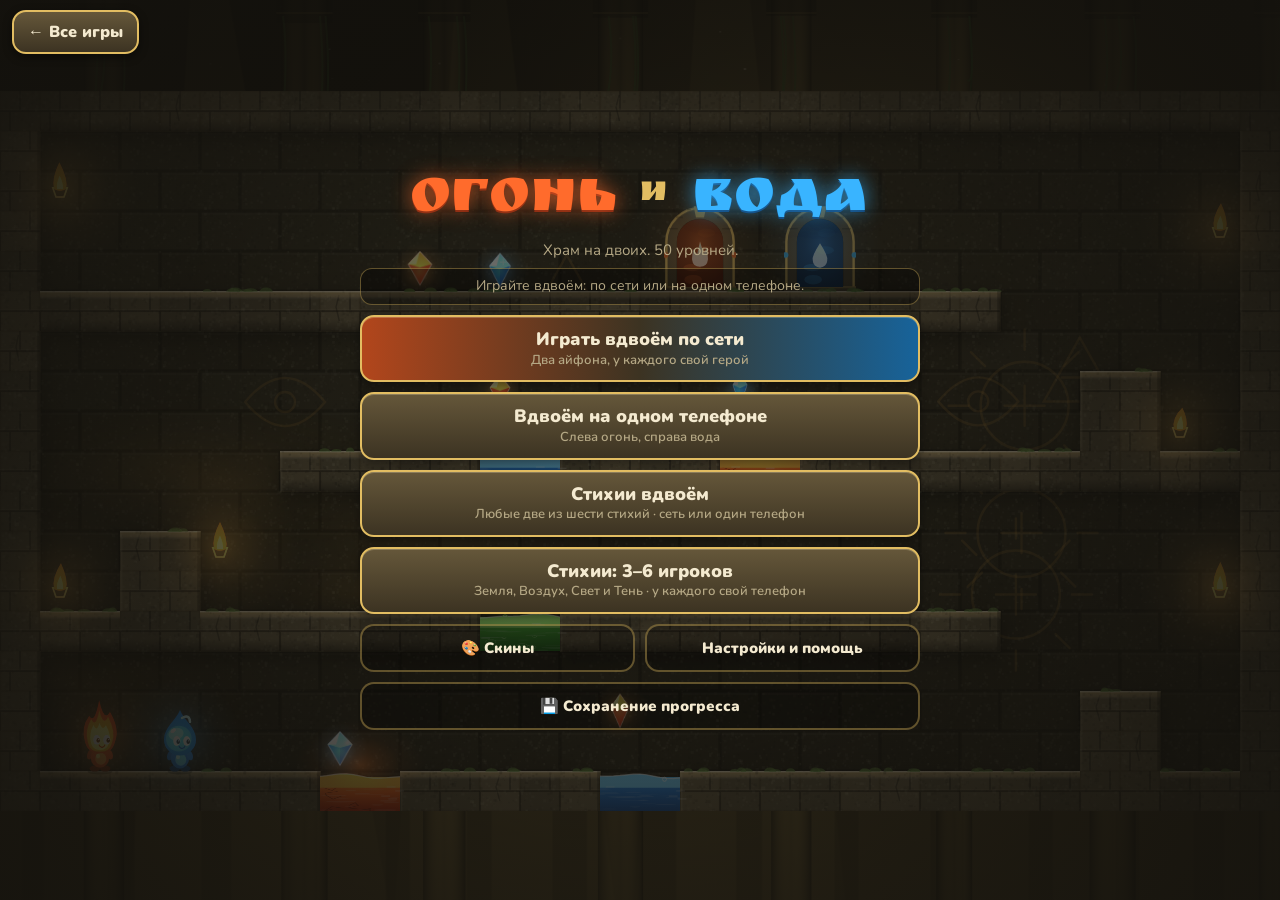
==== commit 7f52be25: "Огонь и Вода: «Стихии вдвоём» — любые две стихии по сети и на одном телефоне; в 3–6 каждый сам выбир" ====
--- a/index.html
+++ b/index.html
@@ -47,8 +47,8 @@
 .pk.on { background: rgba(226,189,98,.38); border-color: var(--gold); transform: scale(.94); }
 #pad.solo .pk { width: 60px; height: 60px; font-size: 22px; border-radius: 18px; }
 #pad.solo .pk.j { width: 66px; height: 66px; }
-#pad.solo .p1 .pk { border-color: rgba(255,107,44,.6); }
-#pad.solo .p2 .pk { border-color: rgba(57,180,255,.6); }
+#pad.solo .p1 .pk { border-color: var(--pc, rgba(255,107,44,.6)); }
+#pad.solo .p2 .pk { border-color: var(--pc, rgba(57,180,255,.6)); }
 @media (orientation: portrait) { #pad.solo .pk, #pad.solo .pk.j { width: 50px; height: 50px; font-size: 20px; border-radius: 14px; } #pad.solo .grp { gap: 6px; } }
 @media (orientation: landscape) { .pk { background: rgba(20,17,12,.28); border-color: rgba(244,234,208,.22); } }
 @media (orientation: landscape) { #pad.solo .grp { display: grid; grid-template-columns: auto auto; gap: 6px; } #pad.solo .pk.j { order: -1; grid-column: 1 / -1; justify-self: center; width: 54px; height: 54px; border-radius: 18px; } }
@@ -82,6 +82,7 @@
 .help + .help { margin-top: 0; }
 
 #scrTitle .box { gap: 10px; }
+@media (orientation: portrait) { #scrTitle { align-items: flex-start; } #scrTitle .box { padding-top: 52px; } }
 #scrTitle .logo { display: flex; flex-direction: column; gap: 8px; }
 #scrTitle .menu { display: flex; flex-direction: column; gap: 10px; }
 @media (orientation: landscape) and (max-height: 520px) {
@@ -166,7 +167,21 @@
 .asEl:disabled { opacity: 1; }
 @media (orientation: landscape) and (max-height: 520px) { #scrAssign .box, #scrPick .box { width: min(860px, 100%); gap: 6px; } .asList { display: grid; grid-template-columns: 1fr 1fr; } #scrAssign h2, #scrPick h2 { font-size: 20px; } .asRow { min-height: 52px; } }
 #scrPick .box { width: min(640px, 100%); }
-#scrAssign, #scrPick, #scrSkins { align-items: flex-start; }
+#scrAssign, #scrPick, #scrSkins, #scrSolo2 { align-items: flex-start; }
+/* element tiles (free choice of heroes) */
+.elBoard { display: grid; grid-template-columns: repeat(3, 1fr); gap: 8px; }
+.elT { border: 2px solid var(--c); border-radius: 14px; background: rgba(0,0,0,.4); color: var(--ink); display: flex; flex-direction: column; align-items: center; justify-content: flex-start; gap: 0; padding: 4px 2px 5px; min-height: 100px; min-width: 0; cursor: pointer; touch-action: manipulation; font-family: var(--font-ui); }
+.elT canvas { width: 54px; height: 54px; }
+.elT b { color: var(--c); font-size: 16px; line-height: 1.15; }
+.elT small { font-size: 11px; font-weight: 800; color: var(--muted); max-width: 100%; overflow: hidden; text-overflow: ellipsis; white-space: nowrap; padding: 0 3px; min-height: 14px; }
+.elT.mine { background: rgba(226,189,98,.2); box-shadow: 0 0 0 2px var(--gold); } .elT.mine small { color: var(--gold-hi); }
+.elT.taken { opacity: .5; }
+.elSide { display: flex; flex-direction: column; gap: 4px; }
+.elSide h3 { margin: 0; font-size: 15px; color: var(--ink); text-align: center; }
+.elRow { display: grid; grid-template-columns: repeat(6, 1fr); gap: 4px; }
+.elRow .elT { min-height: 84px; padding: 3px 0 4px; border-radius: 11px; } .elRow .elT canvas { width: 42px; height: 42px; } .elRow .elT b { font-size: 12px; } .elRow .elT small { font-size: 10px; }
+@media (orientation: landscape) { .elBoard { grid-template-columns: repeat(6, 1fr); } .elT { min-height: 90px; } #scrSolo2 .box { width: min(860px, 100%); } }
+@media (orientation: landscape) and (max-height: 430px) { #scrSolo2 .box, #scrEl2 .box { gap: 6px; } .elRow .elT { min-height: 72px; } .elRow .elT canvas { width: 34px; height: 34px; } #scrSolo2 h2 { font-size: 20px; } #scrAssign .status { padding: 4px 8px; font-size: 12px; } }
 
 /* modal */
 #ovl { position: absolute; inset: 0; display: flex; align-items: center; justify-content: center; padding: max(12px, var(--sat)) max(16px, var(--sar)) max(12px, var(--sab)) max(16px, var(--sal)); background: rgba(10,9,6,.62); opacity: 0; visibility: hidden; transition: opacity .25s, visibility 0s linear .25s; }
@@ -219,6 +234,7 @@
       <div class="menu">
         <button class="btn hot" id="btnNet">Играть вдвоём по сети<small>Два айфона, у каждого свой герой</small></button>
         <button class="btn" id="btnSolo">Вдвоём на одном телефоне<small>Слева огонь, справа вода</small></button>
+        <button class="btn" id="btnEl2">Стихии вдвоём<small>Любые две из шести стихий · сеть или один телефон</small></button>
         <button class="btn" id="btnParty">Стихии: 3–6 игроков<small>Земля, Воздух, Свет и Тень · у каждого свой телефон</small></button>
         <div class="row"><button class="btn ghost" id="btnSkins">🎨 Скины</button><button class="btn ghost" id="btnSet">Настройки и помощь</button></div>
         <a class="btn ghost" id="btnSave" href="games/#save">💾 Сохранение прогресса</a>
@@ -265,11 +281,34 @@
     </div>
   </section>
 
+  <section class="scr" id="scrEl2">
+    <div class="box">
+      <h2>Стихии вдвоём</h2>
+      <p class="sub">Каждый выбирает любую стихию из шести (одинаковых нельзя) и проходит 50 уровней «Стихий».</p>
+      <button class="btn hot" id="el2Net">По сети<small>Два телефона, у каждого свой герой</small></button>
+      <button class="btn" id="el2Solo">На одном телефоне<small>Левая половина экрана и правая</small></button>
+      <button class="btn ghost" id="el2Back">Назад</button>
+    </div>
+  </section>
+
+  <section class="scr" id="scrSolo2">
+    <div class="box">
+      <h2>Кто за кого?</h2>
+      <div class="elSide"><h3>◀ Левая половина</h3><div class="elRow" id="so0"></div></div>
+      <div class="elSide"><h3>Правая половина ▶</h3><div class="elRow" id="so1"></div></div>
+      <div class="status" id="soInfo"></div>
+      <button class="btn hot" id="soGo">К уровням</button>
+      <button class="btn ghost" id="soBack">Назад</button>
+    </div>
+  </section>
+
   <section class="scr" id="scrAssign">
     <div class="box">
       <h2>Герои стихий</h2>
       <div class="status" id="asInfo"></div>
+      <div class="elBoard" id="asBoard"></div>
       <div class="asList" id="asList"></div>
+      <div class="row"><button class="btn ghost" id="asAuto">Раздать автоматически</button></div>
       <button class="btn hot" id="asGo">К уровням</button>
       <button class="btn ghost" id="asBack">Выйти из комнаты</button>
     </div>
@@ -304,8 +343,9 @@
           <div class="help"><h3>Как играть</h3><p>Огонь безопасно ходит по лаве, вода — по воде. Зелёная жижа опасна обоим. Собирайте кристаллы своего цвета, нажимайте кнопки и рычаги, помогайте друг другу и вместе дойдите до своих дверей.</p></div>
         </div>
         <div class="box wide" style="gap:10px">
-          <div class="help"><h3>Стихии: 3–6 игроков</h3>
-            <p>Кнопка «Стихии» на главном экране: один создаёт комнату (4 цифры), остальные входят по коду. Хозяин раздаёт героев и выбирает уровень. Играют только по сети, у каждого свой телефон.</p>
+          <div class="help"><h3>Стихии: вдвоём и 3–6 игроков</h3>
+            <p><b>Стихии вдвоём</b> — любые две стихии из шести. «По сети»: один создаёт комнату (4 цифры), второй входит по коду. «На одном телефоне»: левая половина экрана (кнопки слева) — первый герой, правая — второй. Уровни — те же 50 уровней «Стихий»: если героев мало, часть механизмов упрощается (например, у «печати трёх замков» остаётся два замка), но пройти можно любой парой. Прогресс общий для всех режимов «Стихий».</p>
+            <p><b>Стихии: 3–6 игроков</b> — один создаёт комнату, остальные входят по коду. На экране героев каждый сам тапает свободную стихию (занятые показывают имя игрока, свою можно сменить или отпустить повторным тапом). Хозяин может назначить стихию любому игроку (строка игрока) или нажать «Раздать автоматически»; «К уровням» включается, когда у всех своя стихия. Любой игрок потом выбирает уровень. Играют по сети, у каждого свой телефон.</p>
             <p>У каждой стихии свой бассейн: он безопасен для хозяина и смертелен для остальных. Зелёная жижа убивает всех. Свои кристаллы и своя дверь у каждого, к дверям нужно дойти всем.</p>
             <p><b>Огонь</b> — лава. <b>Вода</b> — вода. <b>Земля</b> — зыбучий ил; идя в камень, толкает его (остальные не могут). <b>Воздух</b> — вихрь; в воздухе прыгает второй раз. <b>Свет</b> — световое поле; зажигает световые датчики рядом. <b>Тень</b> — тьма; проходит сквозь тёмные врата.</p>
             <p><b>Таймерные ворота</b> (с песочными часами) открываются, пока кто-то стоит на кнопке, и остаются открытыми ещё несколько секунд после того, как кнопку отпустили: успей добежать. <b>Паромы</b> плывут над жижей сами — прыгай на них вовремя. <b>Подъёмники</b> ездят, пока держат кнопку или после рычага. В поздних уровнях порядок действий важен: камень на кнопку, потом лампа, потом тёмные врата.</p>
@@ -1706,7 +1746,7 @@
   // «печать»: ворота (x+9) открываются навсегда, только когда одновременно заняты три замка: (1) камень Земли на кнопке (x+3) — без Земли там кнопка, (2) лампа Света (x+5) — без Света кнопка, (3) кнопка (x+7). Ширина 10.
   function sealSt(b, F, x, d, g) {
     if (b.has('e')) b.stone(x, F.s, [[x + 3 * d, F.s]]);
-    b.button(x + 3 * d, F.s, g);
+    if (b.has('e') || b.n > 2) b.button(x + 3 * d, F.s, g);   // вдвоём без Земли замков два (кнопки держат оба героя): первый замок убран
     if (b.has('l')) b.sensor(x + 5 * d, F.s - 1, g); else b.button(x + 5 * d, F.s, g);
     b.button(x + 7 * d, F.s, g);
     if (b.has('e')) b.box(x + 4 * d, F.s, x + 4 * d, F.s);
@@ -2640,7 +2680,7 @@
   keys: new Set(), padKeys: new Set(), pkey: '',
   snd: store.get('snd', true), fx: store.get('fx', 1),
   netLost: false, lastSend: 0, lastKey: '', sendN: 0, theme: 0, introT: 0, frames: 0,
-  party: false, proles: [], RL: [], skin: {}, unE: store.get('unE', 1), bestE: store.get('bestE', {}),
+  party: false, soloEl: false, soloR: [null, null], elm: false, proles: [], RL: [], skin: {}, unE: store.get('unE', 1), bestE: store.get('bestE', {}),
 };
 // progress repair: every level with a record unlocks the next one; progress is capped by the number of levels, never reduced
 (function () {
@@ -2707,6 +2747,7 @@
 }
 function choose(l) {
   if (P.on) { partyChoose(l); return; }
+  if (S.soloEl && l === -2) { show('solo2'); return; }
   const ps = !S.solo ? partnerSel() : null;
   S.sel = { l, ep: Math.max(Date.now(), ps ? ps.ep + 1 : 0) };
   pset({ sel: [S.sel.l, S.sel.ep] });
@@ -2718,18 +2759,21 @@
   const e = effectiveSel();
   if (e.ep === S.cur.ep && e.l === S.cur.l) return;
   S.cur = { l: e.l, ep: e.ep };
-  if (e.l < 0) { S.lv = null; show('levels'); } else loadLevel(e.l, e.ep);
+  if (e.l < 0) { S.lv = null; show(S.soloEl ? 'pick' : 'levels'); } else loadLevel(e.l, e.ep);
 }
 
 // ---------- level lifecycle ----------
 function newRemote() { return { role: null, x: 0, y: 0, vx: 0, vy: 0, face: 1, gr: true, dead: false, door: false, gm: 0, lv: null, active: false, rx: 0, ry: 0, an: newAnim(), sk: null, lt: 0, sc: null }; }
 function newAnim() { return { sx: 1, sy: 1, fl: 1, lean: 0, ph: 0, blink: 0, nextBlink: 2, wasGr: true, landV: 0 }; }
 function loadLevel(i, ep) {
-  S.party = P.on; if (S.party) { S.proles = partyRoles(); S.role = P.myRole; }
-  S.lv = S.party ? buildLevel(EL_LEVELS[i], S.proles) : buildLevel(LEVELS[i]); S.lvDemo = false;
-  S.world = newWorld(S.lv); S.theme = S.party ? Math.min(THEMES.length - 1, Math.floor(i / 5)) : Math.min(THEMES.length - 1, Math.floor(i / PER_WORLD));
+  S.party = P.on; S.elm = P.on || S.soloEl;
+  if (S.party) { S.proles = partyRoles(); S.role = P.myRole; }
+  else if (S.soloEl) { S.proles = S.soloR.slice(); S.role = null; }
+  S.lv = S.elm ? buildLevel(EL_LEVELS[i], S.proles) : buildLevel(LEVELS[i]); S.lvDemo = false;
+  S.world = newWorld(S.lv); S.theme = S.elm ? Math.min(THEMES.length - 1, Math.floor(i / 5)) : Math.min(THEMES.length - 1, Math.floor(i / PER_WORLD));
   S.pl = {}; S.plist.length = 0;
-  const roles = S.solo ? ['f', 'w'] : [S.role];
+  const roles = S.solo ? (S.soloEl ? S.soloR : ['f', 'w']) : [S.role];
+  padColors(S.soloEl ? S.soloR : null);
   for (const r of roles) { const p = newPlayer(S.lv, r); p.px = p.x; p.py = p.y; p.rx = p.x; p.ry = p.y; p.an = newAnim(); p.dead = false; p.sk = skinArr(r); S.pl[r] = p; S.plist.push(p); }
   S.R = (S.solo || S.party) ? null : newRemote();
   S.RL = S.party ? partyRemotes() : S.R ? [S.R] : [];
@@ -2753,7 +2797,7 @@
 function levelClock() { return S.solo ? S.simT : (Date.now() - S.cur.ep) / 1000; }
 
 // ---------- screens ----------
-const SCREENS = { title: 'scrTitle', role: 'scrRole', levels: 'scrLevels', set: 'scrSet', skins: 'scrSkins', assign: 'scrAssign', pick: 'scrPick' };
+const SCREENS = { title: 'scrTitle', role: 'scrRole', levels: 'scrLevels', set: 'scrSet', skins: 'scrSkins', assign: 'scrAssign', pick: 'scrPick', el2: 'scrEl2', solo2: 'scrSolo2' };
 function show(scr) {
   const was = S.scr; S.scr = scr;
   for (const k in SCREENS) $(SCREENS[k]).classList.toggle('on', k === scr);
@@ -2762,8 +2806,10 @@
   $('pad').classList.toggle('solo', S.solo);
   $('pkJ1').hidden = !S.solo; $('pkJ').hidden = S.solo;
   $('pk2L').hidden = !S.solo; $('pk2R').hidden = !S.solo; $('pk2J').hidden = !S.solo;
-  if (scr === 'title' || scr === 'levels' || scr === 'role' || scr === 'set' || scr === 'skins' || scr === 'assign' || scr === 'pick') demoLevel();
+  if (scr === 'title') S.soloEl = false;
+  if (scr !== 'play') demoLevel();
   if (scr === 'pick') partyPickRefresh();
+  if (scr === 'solo2') solo2Render();
   if (scr === 'assign') assignRender();
   if (scr === 'skins') skinsRender();
   if (scr === 'levels' && was !== 'levels') S.tab = Math.max(0, Math.min(NWORLD - 1, Math.floor((was === 'play' && S.cur.l >= 0 ? S.cur.l : Math.min(S.unlocked, NLEV) - 1) / PER_WORLD)));
@@ -2832,7 +2878,7 @@
   if (Duo.linked()) { show('role'); return; }
   Duo.pair().then(() => { S.solo = false; if (S.scr === 'title') show('role'); }).catch(() => {});
 });
-$('btnSolo').addEventListener('click', () => { beep('click'); S.solo = true; S.sel = { l: -1, ep: 0 }; S.cur = { l: -1, ep: 0 }; show('levels'); });
+$('btnSolo').addEventListener('click', () => { beep('click'); S.solo = true; S.soloEl = false; S.sel = { l: -1, ep: 0 }; S.cur = { l: -1, ep: 0 }; show('levels'); });
 $('btnSet').addEventListener('click', () => { beep('click'); show('set'); });
 $('setBack').addEventListener('click', () => { beep('click'); show('title'); });
 $('setSnd').addEventListener('click', () => { S.snd = !S.snd; store.set('snd', S.snd); unlockAudio(); beep('click'); refreshMenus(); });
@@ -2860,8 +2906,8 @@
 function openPause() {
   if (S.end) return;
   S.paused = true;
-  overlay('<div class="big full">Пауза</div>' + (S.lv && S.lv.hint ? '<div class="hintbox full">' + S.lv.hint + '</div>' : '') + '<div class="acts"><button class="btn" id="oRes">Продолжить</button><button class="btn ghost" id="oRe">Начать уровень заново</button></div><div class="acts"><button class="btn ghost" id="oLv">К списку уровней</button>' + (P.on ? '<button class="btn ghost" id="oQuit">Выйти из комнаты</button>' : '') + (S.solo ? '' : '<p class="sub" style="font-size:13px">Заново и выход к уровням сработают на ' + (P.on ? 'всех' : 'обоих') + ' телефонах.</p>') + '</div>',
-    { oRes: () => { S.paused = false; hideOverlay(); }, oRe: () => choose(S.cur.l), oLv: () => choose(-1), oQuit: () => { if (P.on) partyQuit(); } });
+  overlay('<div class="big full">Пауза</div>' + (S.lv && S.lv.hint ? '<div class="hintbox full">' + S.lv.hint + '</div>' : '') + '<div class="acts"><button class="btn" id="oRes">Продолжить</button><button class="btn ghost" id="oRe">Начать уровень заново</button></div><div class="acts"><button class="btn ghost" id="oLv">К списку уровней</button>' + (P.on ? '<button class="btn ghost" id="oQuit">Выйти из комнаты</button>' : S.soloEl ? '<button class="btn ghost" id="oQuit">Главное меню</button>' : '') + (S.solo ? '' : '<p class="sub" style="font-size:13px">Заново и выход к уровням сработают на ' + (P.on ? 'всех' : 'обоих') + ' телефонах.</p>') + '</div>',
+    { oRes: () => { S.paused = false; hideOverlay(); }, oRe: () => choose(S.cur.l), oLv: () => choose(-1), oQuit: () => { if (P.on) partyQuit(); else if (S.soloEl) soloElQuit(); } });
 }
 const DEATH = { f: 'Огонь погас', w: 'Вода испарилась', e: 'Земля увязла', a: 'Воздух развеяло', l: 'Свет погас', s: 'Тень рассеялась' };
 function showDeath(role) {
@@ -2878,14 +2924,14 @@
   const i = S.cur.l, t = S.tNow;
   const got = collected().size, total = S.lv.gems.length;
   const rank = rankOf(t, got, total, S.lv.par);
-  const bm = S.party ? S.bestE : S.best, prev = bm[i], NL = S.party ? NEL : NLEV;
-  if (!prev || 'ABC'.indexOf(rank) < 'ABC'.indexOf(prev.rank) || (rank === prev.rank && t < prev.t)) { bm[i] = { t, rank, gems: got }; store.set(S.party ? 'bestE' : 'best', bm); }
-  if (S.party) { if (S.unE < Math.min(NEL, i + 2)) { S.unE = Math.min(NEL, i + 2); store.set('unE', S.unE); } }
+  const bm = S.elm ? S.bestE : S.best, prev = bm[i], NL = S.elm ? NEL : NLEV;
+  if (!prev || 'ABC'.indexOf(rank) < 'ABC'.indexOf(prev.rank) || (rank === prev.rank && t < prev.t)) { bm[i] = { t, rank, gems: got }; store.set(S.elm ? 'bestE' : 'best', bm); }
+  if (S.elm) { if (S.unE < Math.min(NEL, i + 2)) { S.unE = Math.min(NEL, i + 2); store.set('unE', S.unE); } }
   else if (S.unlocked < Math.min(NLEV, i + 2)) { S.unlocked = Math.min(NLEV, i + 2); store.set('un', S.unlocked); pset({ un: S.unlocked }); }
   const last = i >= NL - 1;
   setTimeout(() => {
     if (S.end !== 'win') return;
-    overlay('<div class="big full" style="color:var(--gold)">' + (last ? (S.party ? 'Стихии покорены!' : 'Храм пройден!') : 'Уровень пройден!') + '</div><div><div class="rank">' + rank + '</div><div class="stats"><span>⏱ ' + fmtT(t) + '</span><span>◆ ' + got + '/' + total + '</span></div></div>' +
+    overlay('<div class="big full" style="color:var(--gold)">' + (last ? (S.elm ? 'Стихии покорены!' : 'Храм пройден!') : 'Уровень пройден!') + '</div><div><div class="rank">' + rank + '</div><div class="stats"><span>⏱ ' + fmtT(t) + '</span><span>◆ ' + got + '/' + total + '</span></div></div>' +
       '<div class="acts">' + (last ? '<p class="sub">Все ' + NL + ' уровней пройдены!</p>' : '<button class="btn hot" id="oNx">Следующий уровень</button>') +
       '<div class="row"><button class="btn ghost" id="oRe">Ещё раз</button><button class="btn ghost" id="oLv">К уровням</button></div></div>',
       { oNx: () => choose(i + 1), oRe: () => choose(i), oLv: () => choose(-1) });
@@ -2930,7 +2976,7 @@
 function inputFor(role) {
   const P = S.padKeys, K = S.keys;
   if (S.solo) {
-    if (role === 'f') { INP.l = P.has('L') || K.has('2L'); INP.r = P.has('R') || K.has('2R'); INP.j = P.has('J') || K.has('2J'); }
+    if (S.soloEl ? role === S.soloR[0] : role === 'f') { INP.l = P.has('L') || K.has('2L'); INP.r = P.has('R') || K.has('2R'); INP.j = P.has('J') || K.has('2J'); }
     else { INP.l = P.has('2L') || K.has('L'); INP.r = P.has('2R') || K.has('R'); INP.j = P.has('2J') || K.has('J'); }
     return INP;
   }
@@ -3063,7 +3109,7 @@
     }
   }
   if (S.party) { if (partyAllHome()) showWin(); }
-  else if (S.solo) { if (S.pl.f.door && S.pl.w.door) showWin(); }
+  else if (S.solo) { if (S.soloEl ? pls.every((q) => q.door) : S.pl.f.door && S.pl.w.door) showWin(); }
   else if (S.role && S.pl[S.role] && S.pl[S.role].door && R && R.active && R.door) showWin();
   if (S.party) partyNetSend(); else if (!S.solo) netSend();
 }
@@ -3938,12 +3984,14 @@
   if (r !== hudR) { hudR = r; $('hudR').textContent = r; }
   if (b !== hudB) { hudB = b; $('hudB').textContent = b; }
   if (tm !== hudT) { hudT = tm; $('hudT').textContent = tm; }
-  if (S.party) {
+  if (S.elm) {
     // one chip per hero in the game: fire/water use the usual two chips, the other elements their own
     let key = '';
     for (const e of ['e', 'a', 'l', 's']) { const on = S.proles.indexOf(e) >= 0; if (on) key += e + gemCount(e) + '/' + (tot[e] || 0) + ' '; const el = $('hud' + e.toUpperCase()); if (el.hidden === on) el.hidden = !on; }
     for (const e of ['f', 'w']) { const el = $(e === 'f' ? 'hudR' : 'hudB'); const on = S.proles.indexOf(e) >= 0; if (el.hidden === on) el.hidden = !on; }
-    if (key !== hudX) { hudX = key; for (const e of ['e', 'a', 'l', 's']) if (S.proles.indexOf(e) >= 0) $('hud' + e.toUpperCase()).textContent = '◆ ' + gemCount(e) + '/' + (tot[e] || 0); }
+    if (key !== hudX) { hudX = key; for (const e of ['e', 'a', 'l', 's']) if (S.proles.indexOf(e) >= 0) $('hud' + e.toUpperCase()).textContent = '◆ ' + gemCount(e) + '/' + (tot[e] || 0); }  } else if (hudX !== '-') {   // classic level: only fire and water chips
+    hudX = '-'; for (const e of ['e', 'a', 'l', 's']) $('hud' + e.toUpperCase()).hidden = true;
+    $('hudR').hidden = false; $('hudB').hidden = false;
   }
   let pg = '';
   const pe = $('hudPing');
@@ -4011,7 +4059,7 @@
     for (let k = 0; k < S.RL.length; k++) { const R = S.RL[k]; if (R.active && R.dead && !S.end) showDeath(R.role); }
     updateHud(dt);
   }
-  if (S.scr === 'role') drawAvatars(dt, now / 1000); else if (S.scr === 'skins' || S.scr === 'assign') previewTick(dt, now / 1000);
+  if (S.scr === 'role') drawAvatars(dt, now / 1000); else if (S.scr === 'skins' || S.scr === 'assign' || S.scr === 'solo2') previewTick(dt, now / 1000);
   draw(alpha, dt, now / 1000);
 }
 
@@ -4035,7 +4083,7 @@
 function previewTick(dt, t) {
   pvAcc += dt; if (pvAcc < 1 / 30) return; const d = pvAcc; pvAcc = 0;
   if (S.scr === 'skins') pvDraw($('skCv'), SK.el, skinArr(SK.el), t, d, true);
-  else if (S.scr === 'assign') document.querySelectorAll('#asList canvas').forEach((c) => pvDraw(c, c.dataset.r, c._sk || [0, 0], t, d, false));
+  else if (S.scr === 'assign' || S.scr === 'solo2') $(SCREENS[S.scr]).querySelectorAll('canvas[data-r]').forEach((c) => pvDraw(c, c.dataset.r, c._sk || [0, 0], t, d, false));
 }
 
 // ---------- skins screen ----------
@@ -4079,7 +4127,7 @@
 $('skBack').addEventListener('click', () => { beep('click'); show('title'); });
 
 // ---------- «Стихии»: room, roles, level choice ----------
-const P = { on: false, inited: false, roles: {}, myRole: null, lost: false, lastLvl: 0 };
+const P = { on: false, inited: false, min: 3, roles: {}, myRole: null, lost: false, lastLvl: 0, pend: null };
 function partyRoles() { const v = Object.keys(P.roles).map((k) => P.roles[k]); return ELS.filter((r) => v.indexOf(r) >= 0); }
 function applyMyRole() { P.myRole = P.roles[Party.me.slot] || null; S.role = P.myRole; }
 const partyLinked = () => P.on && !P.lost;
@@ -4090,11 +4138,16 @@
 }
 function partySkinPush() { try { Party.setSkin(partySkinObj()); } catch (e) {} }
 function pName(slot) { const q = Party.players.find((x) => x.slot === slot); return q ? (q.name || ('Игрок ' + (slot + 1))) : 'Игрок'; }
-function partyInit() {
-  if (P.inited) return true;
+// min = 2: «Стихии вдвоём» по сети (комната ровно на двоих), min = 3: «Стихии: 3–6 игроков». Комнаты общие (один game id), режим задаёт хозяин.
+function partyInit(min) {
   if (typeof Party === 'undefined') return false;
+  if (P.inited && P.min === min) return true;
+  if (P.inited && Party.code) { try { Party.leave(); } catch (e) {} }
+  const first = !P.inited; P.min = min;
+  if (!first) { try { history.replaceState(null, '', location.pathname + location.search); } catch (e) {} }   // не входить повторно по #room=
+  Party.init({ game: 'ogon-i-voda-stihii', title: min === 2 ? 'Огонь и Вода: Стихии вдвоём' : 'Огонь и Вода: Стихии', min, max: min === 2 ? 2 : 6, accent: '#e2bd62', skin: partySkinObj, skinColor: (s) => (s && s.c) || '#e2bd62', autoResume: first });
+  if (!first) return true;
   P.inited = true;
-  Party.init({ game: 'ogon-i-voda-stihii', title: 'Огонь и Вода: Стихии', min: 3, max: 6, accent: '#e2bd62', skin: partySkinObj, skinColor: (s) => (s && s.c) || '#e2bd62' });
   Party.on('start', onPartyStart);
   Party.on('msg', onPartyMsg);
   Party.on('roster', () => {
@@ -4116,9 +4169,7 @@
   S.cur = { l: -1, ep: 0 }; S.lvDemo = false; hideOverlay(); show('title');
 }
 function onPartyStart(cfg) {
-  P.on = true; P.lost = false; P.roles = {};
-  const list = cfg.players.slice().sort((a, b) => a.slot - b.slot);
-  list.forEach((q, i) => { P.roles[q.slot] = ELS[i % 6]; });
+  P.on = true; P.lost = false; P.roles = {}; P.pend = null;
   applyMyRole();
   S.solo = false; S.party = true; S.netLost = false; S.paused = false; S.end = null; S.cur = { l: -2, ep: 0 };
   S.lvDemo = false; hideOverlay();
@@ -4128,18 +4179,24 @@
 const syncObj = () => ({ roles: P.roles, l: S.cur.l, ep: S.cur.ep, unE: S.unE });
 function onPartyMsg(type, d, from) {
   if (!P.on) return;
-  if (type === 'assign' && from === 0) { P.roles = d.roles; applyMyRole(); if (S.scr === 'assign') assignRender(); }
+  if (type === 'assign' && from === 0) {
+    P.roles = d.roles || {}; applyMyRole();
+    if (P.pend && P.myRole !== P.pend) { const o = ownerOf(P.pend); if (o >= 0 && o !== Party.me.slot) toast('«' + ROLE_NAME[P.pend] + '» уже взял ' + pName(o)); }
+    P.pend = null; if (S.scr === 'assign') assignRender();
+  }
+  else if (type === 'pick' && Party.isHost) { if (d && (d.el === null || ELS.indexOf(d.el) >= 0) && !hostSet(from, d.el)) Party.send('assign', { roles: P.roles }, from); }
   else if (type === 'lvl' && from === 0) { if (d.roles) { P.roles = d.roles; applyMyRole(); } applyLvl(d); }
   else if (type === 'sync' && from === 0) { P.roles = d.roles; applyMyRole(); if (d.l !== S.cur.l || d.ep !== S.cur.ep) applyLvl(d); }
   else if (type === 'needSync' && Party.isHost) Party.send('sync', syncObj(), from);
   else if (type === 'req' && Party.isHost) {
     const l = d && d.l;
-    if (!Number.isInteger(l) || l < -1 || l >= NEL || (l >= 0 && l >= S.unE)) return;
+    if (!Number.isInteger(l) || l < -1 || l >= NEL || (l >= 0 && l >= S.unE) || !partyReady()) return;
     if (performance.now() - P.lastLvl < 1500) return;     // two phones asked for the same thing at once
     partyChoose(l);
   }
 }
 function applyLvl(d) {
+  if (d.l >= 0 && !P.myRole) { S.cur = { l: -2, ep: 0 }; show('assign'); toast('Сначала выбери стихию'); return; }
   if (typeof d.unE === 'number' && d.unE > S.unE) { S.unE = Math.min(NEL, d.unE); store.set('unE', S.unE); }
   S.cur = { l: d.l, ep: d.ep || Date.now() };
   S.end = null; S.paused = false; S.party = true;
@@ -4149,55 +4206,131 @@
 }
 function partyChoose(l) {
   if (!Party.isHost) { if (l !== -2) Party.send('req', { l }, 0); return; }
+  if (l !== -2 && !partyReady()) { toast('У каждого игрока должна быть своя стихия'); return; }
   P.lastLvl = performance.now();
   const d = { l, ep: Date.now(), unE: S.unE };
   Party.send('lvl', d); applyLvl(d);
 }
 
-// ---------- hero list (host reassigns elements) ----------
+// ---------- choice of heroes: every player taps a free element; the host decides races, can reassign and auto-fill ----------
+function ownerOf(r) { for (const k in P.roles) if (P.roles[k] === r) return +k; return -1; }
+function partyReady() { const ps = Party.players.filter((q) => q.online !== false); return ps.length >= 2 && ps.every((q) => ELS.indexOf(P.roles[q.slot]) >= 0); }
+// host only: give element r (or nothing) to slot; false if somebody else already has it
+function hostSet(slot, r) {
+  if (!Party.players.some((q) => q.slot === slot)) return false;
+  if (r) { const o = ownerOf(r); if (o >= 0 && o !== slot) return false; P.roles[slot] = r; } else delete P.roles[slot];
+  applyMyRole(); Party.send('assign', { roles: P.roles }); assignRender(); return true;
+}
+function assignPick(r) {
+  const me = Party.me.slot, mine = P.roles[me] === r, o = ownerOf(r);
+  if (o >= 0 && !mine) { toast('«' + ROLE_NAME[r] + '» уже занял ' + pName(o)); return; }
+  if (Party.isHost) hostSet(me, mine ? null : r);
+  else { P.pend = mine ? null : r; Party.send('pick', { el: mine ? null : r }, 0); }
+}
+function elTile(r, label, cls, sk, onTap) {
+  const b = document.createElement('button'); b.className = 'elT ' + cls; b.style.setProperty('--c', ROLE_COL[r]); b.dataset.r = r;
+  const c = document.createElement('canvas'); c.width = 64; c.height = 64; c.dataset.r = r; c._sk = sk; b.appendChild(c);
+  const n = document.createElement('b'); n.textContent = ROLE_NAME[r]; b.appendChild(n);
+  const l = document.createElement('small'); l.textContent = label; b.appendChild(l);
+  b.addEventListener('click', () => { beep('click'); onTap(); });
+  return b;
+}
 function assignRender() {
-  const box = $('asList'); const ps = Party.players.slice().sort((a, b) => a.slot - b.slot);
-  const key = ps.map((q) => q.slot + ':' + (P.roles[q.slot] || '') + (q.online === false ? 'x' : '')).join(',');
-  const host = Party.isHost;
-  $('asInfo').innerHTML = host ? 'Нажми на героя игрока, чтобы поменять стихию. Потом — «К уровням».' : 'Хозяин распределяет героев. Свой герой: <b>' + (P.myRole ? ROLE_NAME[P.myRole] : '?') + '</b>';
-  $('asGo').hidden = !host; $('asGo').disabled = ps.length < 3;
-  if (box.dataset.key === key && box.dataset.host === String(host)) return;
-  box.dataset.key = key; box.dataset.host = String(host); box.innerHTML = '';
+  const ps = Party.players.slice().sort((a, b) => a.slot - b.slot), host = Party.isHost, me = Party.me.slot;
+  const ready = partyReady();
+  $('asInfo').innerHTML = (host ? 'Тапни свободную стихию, чтобы взять её (ещё тап — отпустить). Хозяин назначает стихии строками игроков или кнопкой «Раздать автоматически». ' : 'Тапни свободную стихию, чтобы взять её (ещё тап — отпустить). ')
+    + (P.myRole ? 'Твой герой: <b>' + ROLE_NAME[P.myRole] + '</b>.' : '<b>Выбери героя.</b>') + (ready ? '' : ' Ждём, пока у всех будет своя стихия.');
+  $('asGo').hidden = !host; $('asGo').disabled = !ready;
+  $('asAuto').parentNode.hidden = !host; $('asAuto').disabled = ps.every((q) => P.roles[q.slot]);
+  const key = ps.map((q) => q.slot + ':' + (P.roles[q.slot] || '') + ':' + (q.name || '') + (q.online === false ? 'x' : '')).join(',') + '|' + host + '|' + me;
+  const box = $('asList'), board = $('asBoard');
+  if (box.dataset.key === key) return;
+  box.dataset.key = key; box.innerHTML = ''; board.innerHTML = '';
+  const nameOf = (q) => (q.host ? '👑 ' : '') + (q.name || ('Игрок ' + (q.slot + 1)));
+  ELS.forEach((r) => {
+    const o = ownerOf(r), q = o >= 0 ? ps.find((x) => x.slot === o) : null;
+    const sk = q && q.skin && q.skin.s && q.skin.s[r];
+    board.appendChild(elTile(r, o < 0 ? 'Свободно' : o === me ? 'Ты' : (q ? nameOf(q) : 'Занято'), o < 0 ? '' : o === me ? 'mine' : 'taken', Array.isArray(sk) ? sk : skinArr(r), () => assignPick(r)));
+  });
   ps.forEach((q) => {
-    const r = P.roles[q.slot]; if (!r) return;
-    const row = document.createElement('div'); row.className = 'asRow' + (q.slot === Party.me.slot ? ' me' : '');
-    const c = document.createElement('canvas'); c.width = 72; c.height = 72; c.dataset.r = r;
-    const sk = q.skin && q.skin.s && q.skin.s[r]; c._sk = Array.isArray(sk) ? sk : [0, 0]; row.appendChild(c);
+    const r = P.roles[q.slot];
+    const row = document.createElement('div'); row.className = 'asRow' + (q.slot === me ? ' me' : '');
+    const c = document.createElement('canvas'); c.width = 72; c.height = 72;
+    if (r) { c.dataset.r = r; const sk = q.skin && q.skin.s && q.skin.s[r]; c._sk = Array.isArray(sk) ? sk : [0, 0]; }
+    row.appendChild(c);
     const nm = document.createElement('div'); nm.className = 'asNm';
-    nm.textContent = (q.host ? '👑 ' : '') + (q.name || ('Игрок ' + (q.slot + 1))) + (q.slot === Party.me.slot ? ' (ты)' : '') + (q.online === false ? ' · нет связи' : '');
+    nm.textContent = nameOf(q) + (q.slot === me ? ' (ты)' : '') + (q.online === false ? ' · нет связи' : '');
     row.appendChild(nm);
-    const b = document.createElement('button'); b.className = 'asEl'; b.style.setProperty('--c', ROLE_COL[r]); b.disabled = !host;
-    b.innerHTML = '<b>' + ROLE_NAME[r] + '</b><small>' + ROLE_DESC[r] + '</small>';
+    const b = document.createElement('button'); b.className = 'asEl'; b.style.setProperty('--c', r ? ROLE_COL[r] : '#888'); b.disabled = !host;
+    b.innerHTML = r ? '<b>' + ROLE_NAME[r] + '</b><small>' + ROLE_DESC[r] + '</small>' : '<b>—</b><small>' + (host ? 'тапни: назначить' : 'ещё не выбрал') + '</small>';
     b.addEventListener('click', () => { beep('click'); assignCycle(q.slot); });
     row.appendChild(b); box.appendChild(row);
   });
 }
+// host: next element for a player (taken by another → they swap; a swap partner left without anything stays unassigned)
 function assignCycle(slot) {
   if (!Party.isHost) return;
-  const cur = P.roles[slot]; const nxt = ELS[(ELS.indexOf(cur) + 1) % ELS.length];
-  const other = Object.keys(P.roles).find((k) => P.roles[k] === nxt);
-  if (other !== undefined) P.roles[other] = cur;      // taken → swap
+  const cur = P.roles[slot], nxt = ELS[(ELS.indexOf(cur) + 1) % ELS.length];
+  const o = ownerOf(nxt);
+  if (o >= 0 && o !== slot) { if (cur) P.roles[o] = cur; else delete P.roles[o]; }
   P.roles[slot] = nxt; applyMyRole();
   Party.send('assign', { roles: P.roles }); assignRender();
 }
+function assignAuto() {
+  if (!Party.isHost) return;
+  const ps = Party.players.slice().sort((a, b) => a.slot - b.slot);
+  ps.forEach((q) => { if (P.roles[q.slot]) return; const f = ELS.find((r) => ownerOf(r) < 0); if (f) P.roles[q.slot] = f; });
+  applyMyRole(); Party.send('assign', { roles: P.roles }); assignRender();
+}
 $('asGo').addEventListener('click', () => { beep('click'); partyChoose(-1); });
+$('asAuto').addEventListener('click', () => { beep('click'); assignAuto(); });
 $('asBack').addEventListener('click', () => { beep('click'); partyQuit(); });
+
+// ---------- «Стихии вдвоём» на одном телефоне: левая и правая половина экрана ----------
+const SO = { r: [null, null] };
+(function () { const v = store.get('el2', null); if (Array.isArray(v) && v.length === 2 && v[0] !== v[1] && ELS.indexOf(v[0]) >= 0 && ELS.indexOf(v[1]) >= 0) SO.r = v; })();
+function solo2Render() {
+  for (let side = 0; side < 2; side++) {
+    const row = $('so' + side); row.innerHTML = '';
+    ELS.forEach((r) => {
+      const mine = SO.r[side] === r, taken = SO.r[1 - side] === r;
+      row.appendChild(elTile(r, mine ? 'выбран' : taken ? 'занят' : '', mine ? 'mine' : taken ? 'taken' : '', skinArr(r), () => { if (taken) return; SO.r[side] = mine ? null : r; solo2Render(); }));
+    });
+  }
+  const ok = !!(SO.r[0] && SO.r[1]);
+  $('soGo').disabled = !ok;
+  $('soInfo').innerHTML = ok ? 'Слева — <b>' + ROLE_NAME[SO.r[0]] + '</b>, справа — <b>' + ROLE_NAME[SO.r[1]] + '</b>. У каждого свои кнопки на своей половине экрана.' : 'Выберите по одной стихии для каждой половины экрана (одинаковых нельзя).';
+}
+function padColors(roles) {
+  const g = document.querySelectorAll('#pad .grp');
+  g.forEach((el, i) => { if (roles && roles[i]) el.style.setProperty('--pc', ROLE_COL[roles[i]]); else el.style.removeProperty('--pc'); });
+}
+function soloElQuit() { S.soloEl = false; S.solo = false; S.elm = false; S.end = null; S.paused = false; S.cur = { l: -1, ep: 0 }; S.sel = { l: -1, ep: 0 }; S.lvDemo = false; padColors(null); hideOverlay(); show('title'); }
+$('btnEl2').addEventListener('click', () => { beep('click'); show('el2'); });
+$('el2Back').addEventListener('click', () => { beep('click'); show('title'); });
+$('el2Net').addEventListener('click', () => {
+  beep('click');
+  if (!partyInit(2)) { toast('Сетевой модуль недоступен'); return; }
+  S.solo = false; S.soloEl = false; partySkinPush(); Party.lobby();
+});
+$('el2Solo').addEventListener('click', () => { beep('click'); S.solo = true; S.soloEl = true; S.sel = { l: -1, ep: 0 }; S.cur = { l: -1, ep: 0 }; show('solo2'); });
+$('soBack').addEventListener('click', () => { beep('click'); S.solo = false; S.soloEl = false; show('el2'); });
+$('soGo').addEventListener('click', () => {
+  if (!(SO.r[0] && SO.r[1])) return;
+  beep('click'); store.set('el2', SO.r); S.soloR = SO.r.slice(); S.proles = S.soloR.slice();
+  S.sel = { l: -1, ep: 0 }; S.cur = { l: -1, ep: 0 }; show('pick');
+});
 
 // ---------- level choice ----------
 function partyPickRefresh() {
-  if (!P.on) return;
+  if (!P.on && !S.soloEl) return;
   const grid = $('plGrid');
   if (grid.childElementCount !== NEL) {
     grid.innerHTML = '';
     EL_LEVELS.forEach((L, i) => {
       const b = document.createElement('button'); b.className = 'lv'; b.id = 'pl' + i;
       b.innerHTML = '<span class="n">' + (i + 1) + '</span><span class="t"></span><span class="s"></span>';
-      b.addEventListener('click', () => { beep('click'); partyChoose(i); });
+      b.addEventListener('click', () => { beep('click'); choose(i); });
       grid.appendChild(b);
     });
   }
@@ -4207,16 +4340,21 @@
     b.querySelector('.t').textContent = i >= S.unE ? '🔒' : L.name;
     b.querySelector('.s').textContent = best ? best.rank + ' · ' + fmtT(best.t) : '';
   });
+  if (S.soloEl) {
+    $('plStatus').innerHTML = 'На одном телефоне: слева — <b>' + ROLE_NAME[S.soloR[0]] + '</b>, справа — <b>' + ROLE_NAME[S.soloR[1]] + '</b>.';
+    $('plHeroes').hidden = false; $('plBack').textContent = 'Главное меню';
+    return;
+  }
   const names = partyRoles().map((r) => ROLE_NAME[r]).join(', ');
   $('plStatus').innerHTML = '<b>●</b> ' + Party.players.length + ' ' + plural(Party.players.length, 'игрок', 'игрока', 'игроков') + ': ' + names + '. Ты — ' + (P.myRole ? ROLE_NAME[P.myRole] : '?') + '. Уровень может выбрать любой.';
-  $('plHeroes').hidden = !Party.isHost;
-}
-$('plHeroes').addEventListener('click', () => { beep('click'); partyChoose(-2); });
-$('plBack').addEventListener('click', () => { beep('click'); partyQuit(); });
+  $('plHeroes').hidden = !Party.isHost; $('plBack').textContent = 'Выйти из комнаты';
+}
+$('plHeroes').addEventListener('click', () => { beep('click'); if (P.on) partyChoose(-2); else show('solo2'); });
+$('plBack').addEventListener('click', () => { beep('click'); if (P.on) partyQuit(); else soloElQuit(); });
 $('btnParty').addEventListener('click', () => {
   beep('click');
-  if (!partyInit()) { toast('Сетевой модуль недоступен'); return; }
-  S.solo = false; partySkinPush();
+  if (!partyInit(3)) { toast('Сетевой модуль недоступен'); return; }
+  S.solo = false; S.soloEl = false; partySkinPush();
   Party.lobby();
 });
 
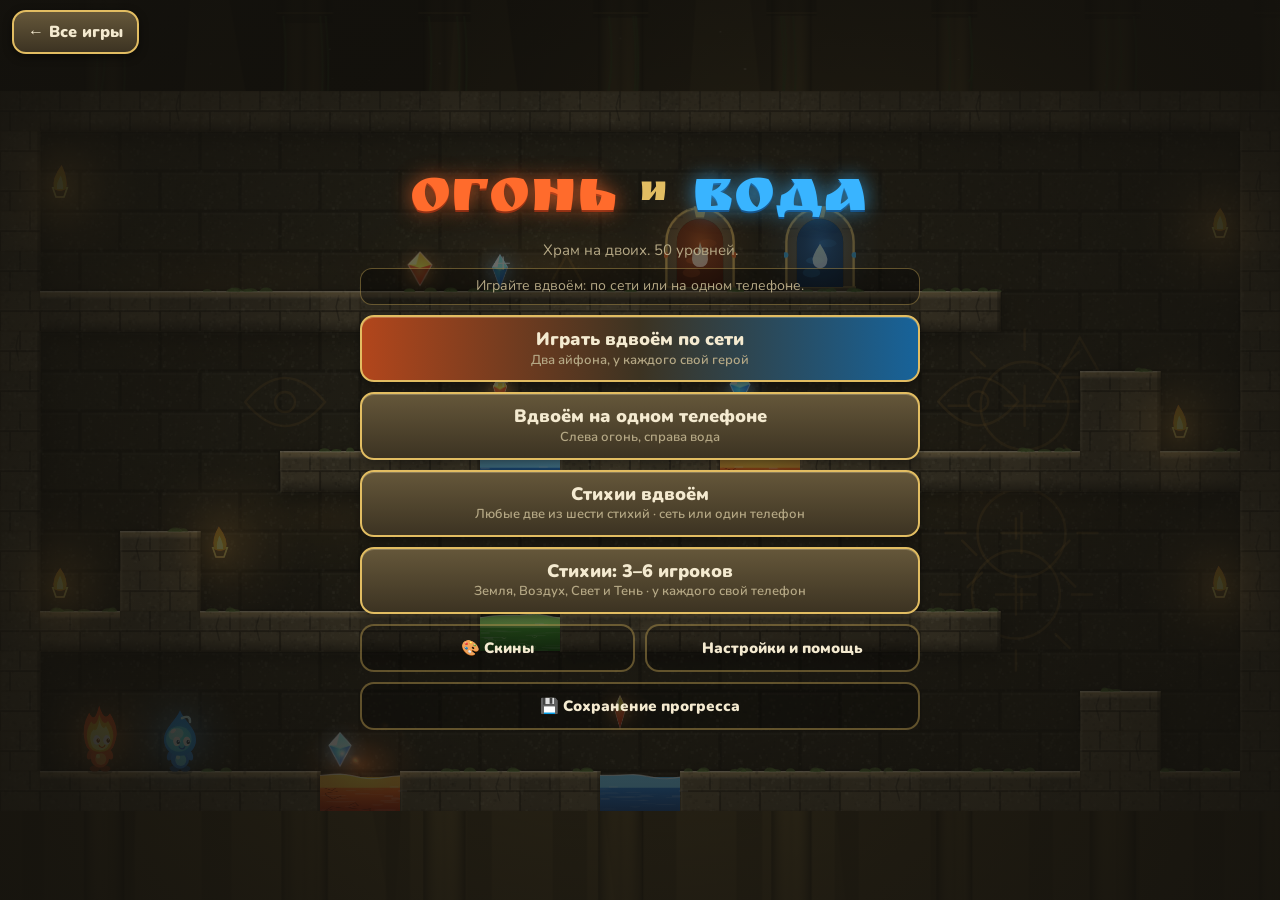
==== commit 039f9042: "Общее подключение на стартовой странице: одна комната для всех игр Стартовая страница (games/index.h" ====
--- a/index.html
+++ b/index.html
@@ -1,5 +1,5 @@
 <!doctype html>
-<html lang="ru"><head><link rel="manifest" href="manifest.webmanifest"><link rel="apple-touch-icon" href="games/icons/ogon-i-voda-180.png"><meta charset="utf-8"><meta name="viewport" content="width=device-width,initial-scale=1,viewport-fit=cover,user-scalable=no"><meta name="apple-mobile-web-app-capable" content="yes"><meta name="mobile-web-app-capable" content="yes"><meta name="apple-mobile-web-app-title" content="Огонь и Вода"><meta name="apple-mobile-web-app-status-bar-style" content="black-translucent"><meta name="theme-color" content="#15130e"><link rel="stylesheet" href="games/shared/fonts/fonts.css"></head><body>
+<html lang="ru"><head><script>/* opened directly: reopen inside the start page, which keeps the one connection for all games (?solo = without it) */try{if(window.top===window&&!/[?&]solo\b/.test(location.search)){var h=location.hash.replace(/^#/,'').replace(/^(\d{4})$/,'room=$1');location.replace(new URL('games/',location.href).href+'#play=ogon-i-voda'+(h?'&'+h:''))}}catch(e){}</script><link rel="manifest" href="manifest.webmanifest"><link rel="apple-touch-icon" href="games/icons/ogon-i-voda-180.png"><meta charset="utf-8"><meta name="viewport" content="width=device-width,initial-scale=1,viewport-fit=cover,user-scalable=no"><meta name="apple-mobile-web-app-capable" content="yes"><meta name="mobile-web-app-capable" content="yes"><meta name="apple-mobile-web-app-title" content="Огонь и Вода"><meta name="apple-mobile-web-app-status-bar-style" content="black-translucent"><meta name="theme-color" content="#15130e"><link rel="stylesheet" href="games/shared/fonts/fonts.css"></head><body>
 <script src="games/shared/duo.js"></script><script src="games/shared/party.js"></script>
 <title>Огонь и Вода</title>
 <style>
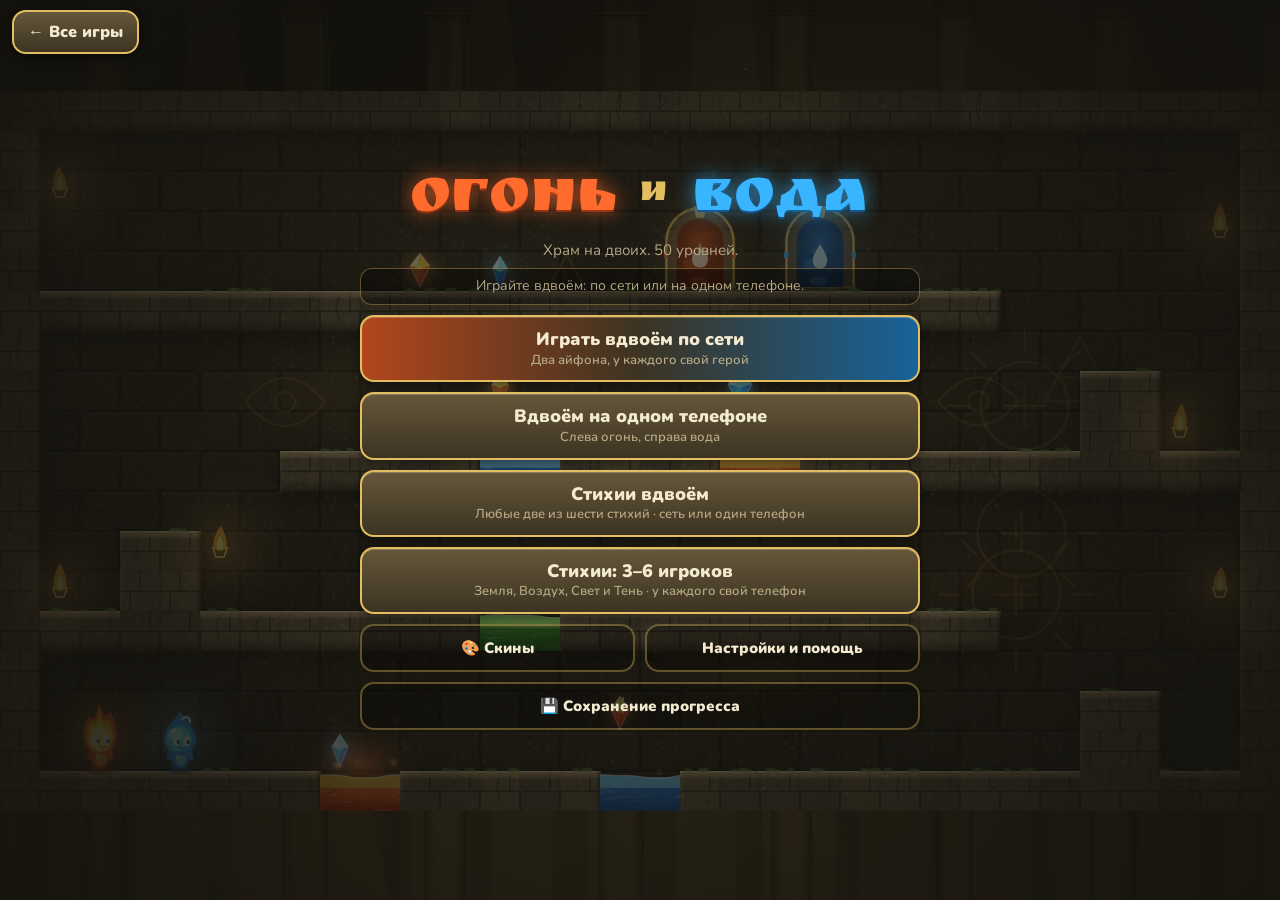
==== commit ecea1c4f: "Огонь и Вода, уровень 13 «Эстафета»: уровень снова проходим Кнопка (12,16) была в «кармане» под блок" ====
--- a/index.html
+++ b/index.html
@@ -833,8 +833,8 @@
     hint: 'Огонь держит мост для воды, вода держит мост для огня. В конце обе печати нажимаются вместе.',
     build(b) {
       b.box(4, 17, 9, 17, 'L'); b.plat(4, 17, 6, 1, 0, -1, 0);
-      b.box(15, 17, 20, 17, 'W'); b.plat(15, 17, 6, 1, 0, -1, 1);
-      b.box(10, 15, 10, 16); b.box(11, 13, 14, 13);
+      b.box(15, 17, 19, 17, 'W'); b.plat(15, 17, 5, 1, 0, -1, 1);   // перед кнопкой (21) — камень: мост не подкидывает стоящего на ней
+      b.box(10, 15, 10, 16); b.box(12, 13, 14, 13);   // столбец 11 открыт: со стенки можно спрыгнуть к кнопке под блоком
       b.button(12, 16, 0); b.button(21, 16, 1);
       b.box(22, 17, 24, 17, 'L'); b.box(25, 17, 27, 17, 'W');
       b.button(23, 16, 2); b.button(26, 16, 2);
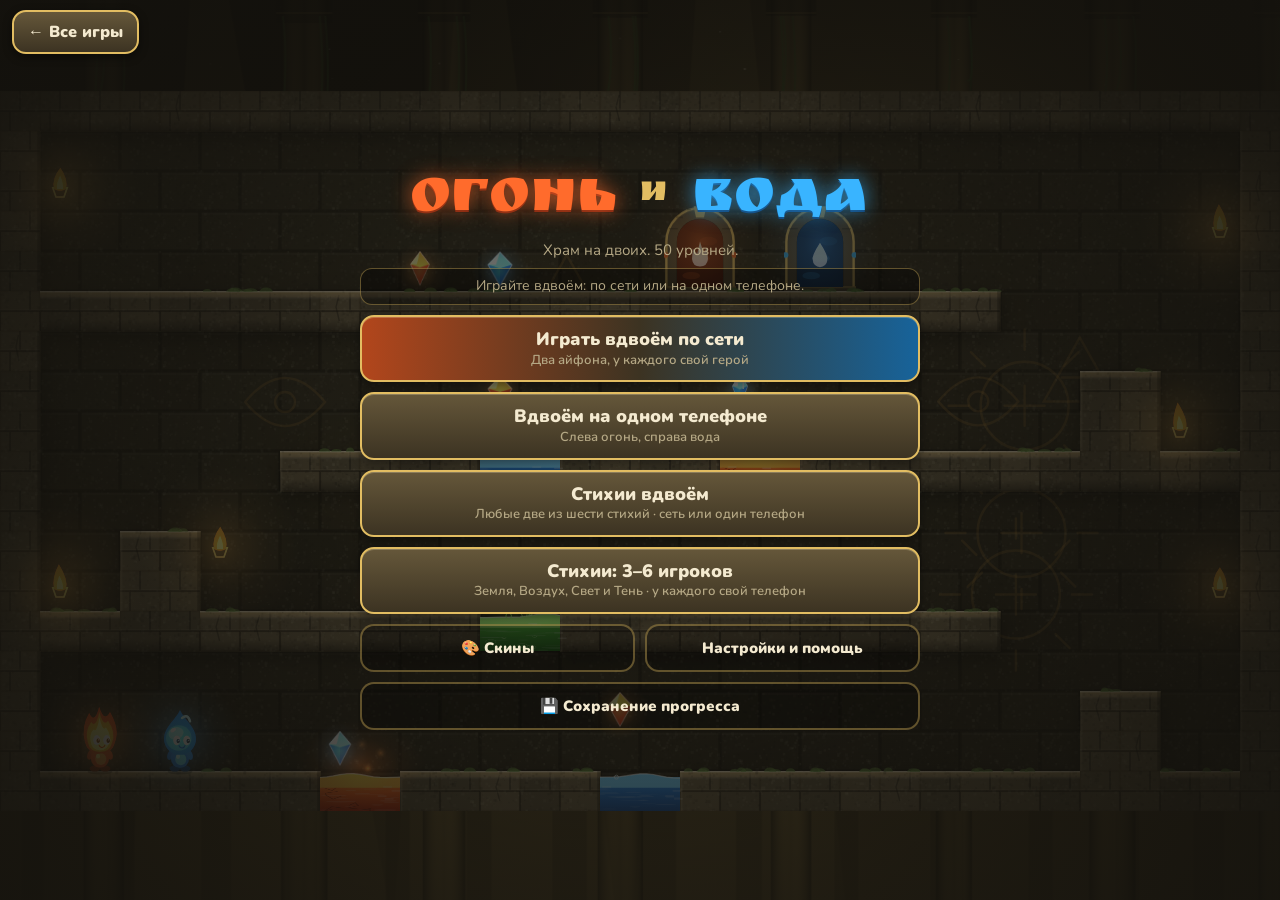
==== commit 01fae4a5: "Огонь и Вода: уровни 5 «Два лифта» и 24 «Подвал» проходимы человеком 24 «Подвал»: спрыгнув к кнопке," ====
--- a/index.html
+++ b/index.html
@@ -700,7 +700,7 @@
       b.box(1, 9, 2, 9); b.box(6, 9, 25, 9); b.box(29, 9, 30, 9);
       b.box(14, 17, 16, 17, 'G');
       b.box(11, 9, 12, 9, 'L'); b.box(19, 9, 20, 9, 'W');
-      b.box(11, 7, 11, 8); b.box(13, 5, 18, 5);
+      b.box(11, 7, 11, 8); b.box(14, 5, 18, 5);   // над краем лавы (13) потолка нет: с него можно перепрыгнуть стенку обратно
       b.plat(3, 16, 3, 1, 0, -7, 0); b.plat(26, 16, 3, 1, 0, -7, 1);
       b.button(24, 16, 0); b.button(14, 8, 1);
       b.fire(10, 16); b.water(20, 16);
@@ -1047,7 +1047,7 @@
       // огонь сходит с кнопки, по ступенькам выбирается наверх, идёт по мосту и поднимается к дверям.
       b.box(1, 12, 30, 12); b.clear(5, 12, 7, 12); b.clear(11, 12, 16, 12);
       b.box(1, 17, 30, 17, 'L');                       // подвал: лава на полу
-      b.box(4, 15, 5, 16); b.box(6, 13, 7, 16);        // ступеньки из подвала
+      b.box(1, 13, 5, 16); b.box(6, 15, 7, 16);        // ступеньки из подвала: от кнопки (6–7, высота 2) к дыре (5, высота 4)
       b.button(12, 16, 0);
       b.plat(11, 8, 6, 1, 0, 4, 0);                    // мост опускается
       b.lever(18, 11, 0);
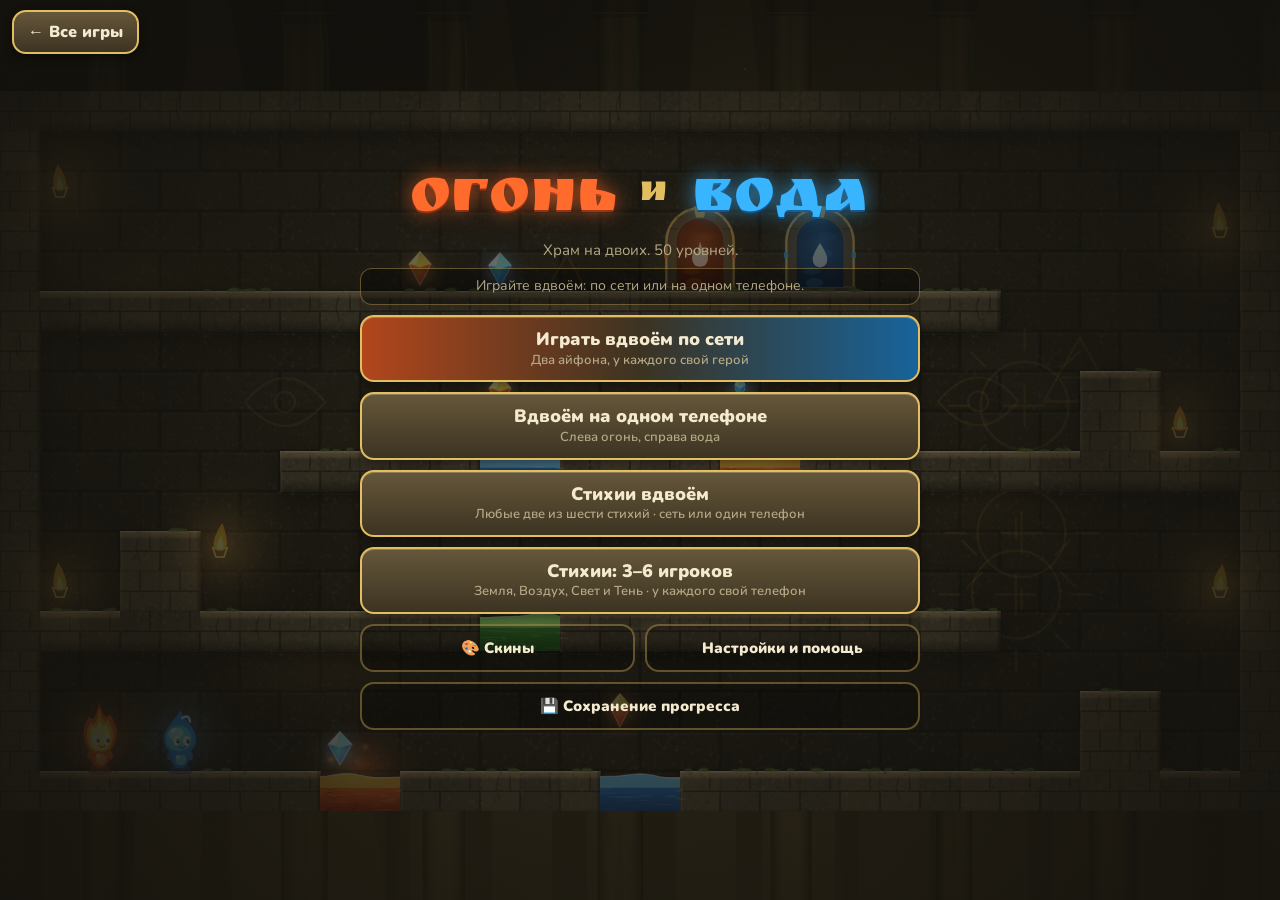
==== commit 97851def: "Огонь и Вода: уровни 38 «Разводной мост» и 44 «Шпилька» проходимы В обоих уровнях выдвижной мост в п" ====
--- a/index.html
+++ b/index.html
@@ -1337,8 +1337,8 @@
       // огонь переходит. Огонь встаёт на лаву (26,13), вода перепрыгивает на воду (27,13) -> обе печати зажаты -> ворота (x28) открыты навсегда. Двери за воротами.
       b.box(1, 14, 4, 16); b.box(11, 14, 17, 16); b.box(25, 14, 30, 16); b.box(5, 17, 24, 17, 'G'); b.box(25, 1, 30, 8);
       b.mover(5, 14, 3, 1, 3, 0, 2.4);
-      b.box(14, 12, 14, 13); b.box(15, 10, 17, 10);
-      b.button(16, 13, 0); b.lever(25, 13, 0); b.plat(11, 14, 7, 1, 7, 0, 0);
+      b.box(14, 12, 14, 13); b.box(16, 10, 17, 10);   // столбец 15 открыт: со столбика можно спрыгнуть к кнопке под блоком
+      b.button(16, 13, 0); b.lever(25, 13, 0); b.plat(18, 17, 7, 1, 0, -3, 0);   // мост поднимается из жижи (раньше выезжал из-под кнопки и увозил с неё героя)
       b.box(26, 14, 26, 14, 'L'); b.box(27, 14, 27, 14, 'W');
       b.button(26, 13, 1); b.button(27, 13, 1);
       b.plat(28, 9, 1, 5, 0, -5, 1, { and: true, latch: true });
@@ -1447,7 +1447,7 @@
       // Низ (идут влево): A на кнопке (22,15) -> ворота (x19); B проходит, встаёт на кнопку (16,15), A проходит; огонь на лаве (10,15), вода в воде (11,15) -> ворота (x7) открыты навсегда; двери.
       b.box(1, 1, 30, 1);
       b.box(1, 8, 30, 10); b.box(9, 8, 14, 8, 'G'); b.clear(26, 8, 29, 10);
-      b.plat(3, 8, 6, 1, 6, -1, 0); b.button(7, 7, 0); b.button(16, 7, 0);
+      b.plat(9, 9, 6, 1, 0, -2, 0); b.button(7, 7, 0); b.button(16, 7, 0);   // мост поднимается из-под жижи (раньше лежал под кнопкой и увозил с неё героя)
       b.box(1, 16, 30, 16);
       b.plat(19, 11, 1, 5, 0, 5, 1); b.button(22, 15, 1); b.button(16, 15, 1);
       b.box(10, 16, 10, 16, 'L'); b.box(11, 16, 11, 16, 'W'); b.button(10, 15, 2); b.button(11, 15, 2);
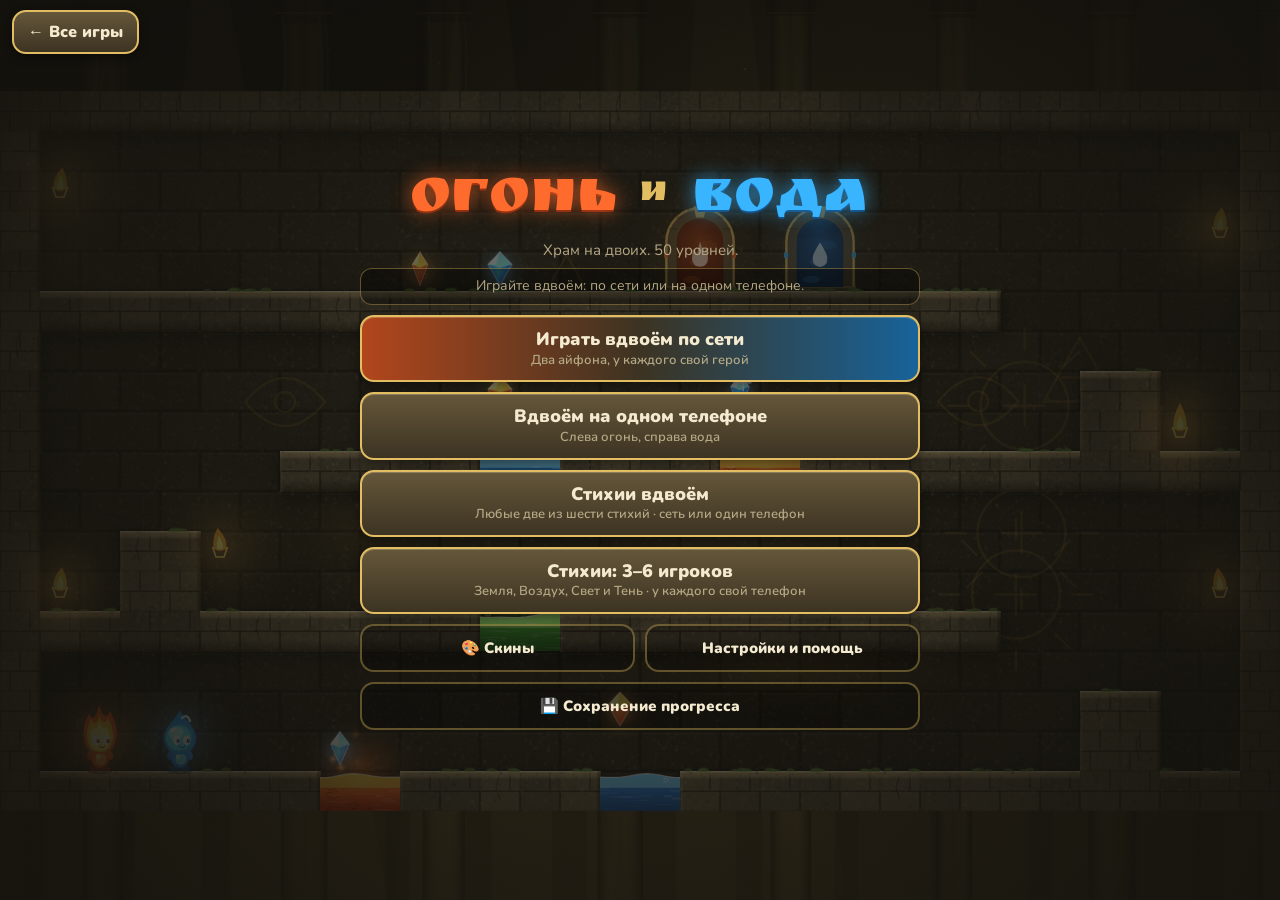
==== commit 23f75e36: "Игры снова на весь экран, без рамок Игра открывается во фрейме стартовой страницы, и фрейм был отодв" ====
--- a/index.html
+++ b/index.html
@@ -11,8 +11,8 @@
   --panel: rgba(24, 21, 14, .94); --line: rgba(226, 189, 98, .38);
   --font-display: "Ruslan Display", "Georgia", "Times New Roman", serif;
   --font-ui: "Nunito", -apple-system, "SF Pro Text", "Segoe UI", Roboto, sans-serif;
-  --sat: env(safe-area-inset-top, 0px); --sar: env(safe-area-inset-right, 0px);
-  --sab: env(safe-area-inset-bottom, 0px); --sal: env(safe-area-inset-left, 0px);
+  --sat: var(--sa-top, env(safe-area-inset-top, 0px)); --sar: var(--sa-right, env(safe-area-inset-right, 0px));
+  --sab: var(--sa-bottom, env(safe-area-inset-bottom, 0px)); --sal: var(--sa-left, env(safe-area-inset-left, 0px));
   color-scheme: dark;
 }
 *, *::before, *::after { box-sizing: border-box; }
@@ -208,7 +208,7 @@
 @keyframes bn { 0% { opacity: 0; transform: scale(.9); } 14% { opacity: 1; transform: none; } 70% { opacity: 1; } 100% { opacity: 0; transform: scale(1.04) translateY(-8px); } }
 @media (orientation: landscape) { #banner { top: 30%; } }
 @media (prefers-reduced-motion: reduce) { *, *::before, *::after { transition-duration: .01s !important; animation-duration: .01s !important; } }
-a.allg{position:fixed;top:calc(env(safe-area-inset-top,0px) + 10px);left:calc(env(safe-area-inset-left,0px) + 12px);right:auto;bottom:auto;z-index:30;height:44px;min-height:44px;min-width:44px;width:auto;margin:0;padding:0 14px;display:inline-flex;align-items:center;justify-content:center;white-space:nowrap;text-decoration:none;font-size:16px;line-height:1;letter-spacing:0;text-transform:none;box-sizing:border-box;flex:none;opacity:1;-webkit-tap-highlight-color:transparent;touch-action:manipulation;cursor:pointer}a.allg{font-family:'Nunito',-apple-system,sans-serif;font-weight:900;color:#f4ead0;background:linear-gradient(180deg,#65573a,#3c3322);border:2px solid #e2bd62;border-radius:14px;box-shadow:0 3px 10px rgba(0,0,0,.45)}a.allg:active{filter:brightness(1.2);transform:translateY(1px)}
+a.allg{position:fixed;top:calc(var(--sa-top, env(safe-area-inset-top,0px)) + 10px);left:calc(var(--sa-left, env(safe-area-inset-left,0px)) + 12px);right:auto;bottom:auto;z-index:30;height:44px;min-height:44px;min-width:44px;width:auto;margin:0;padding:0 14px;display:inline-flex;align-items:center;justify-content:center;white-space:nowrap;text-decoration:none;font-size:16px;line-height:1;letter-spacing:0;text-transform:none;box-sizing:border-box;flex:none;opacity:1;-webkit-tap-highlight-color:transparent;touch-action:manipulation;cursor:pointer}a.allg{font-family:'Nunito',-apple-system,sans-serif;font-weight:900;color:#f4ead0;background:linear-gradient(180deg,#65573a,#3c3322);border:2px solid #e2bd62;border-radius:14px;box-shadow:0 3px 10px rgba(0,0,0,.45)}a.allg:active{filter:brightness(1.2);transform:translateY(1px)}
 </style>
 
 <div id="app">
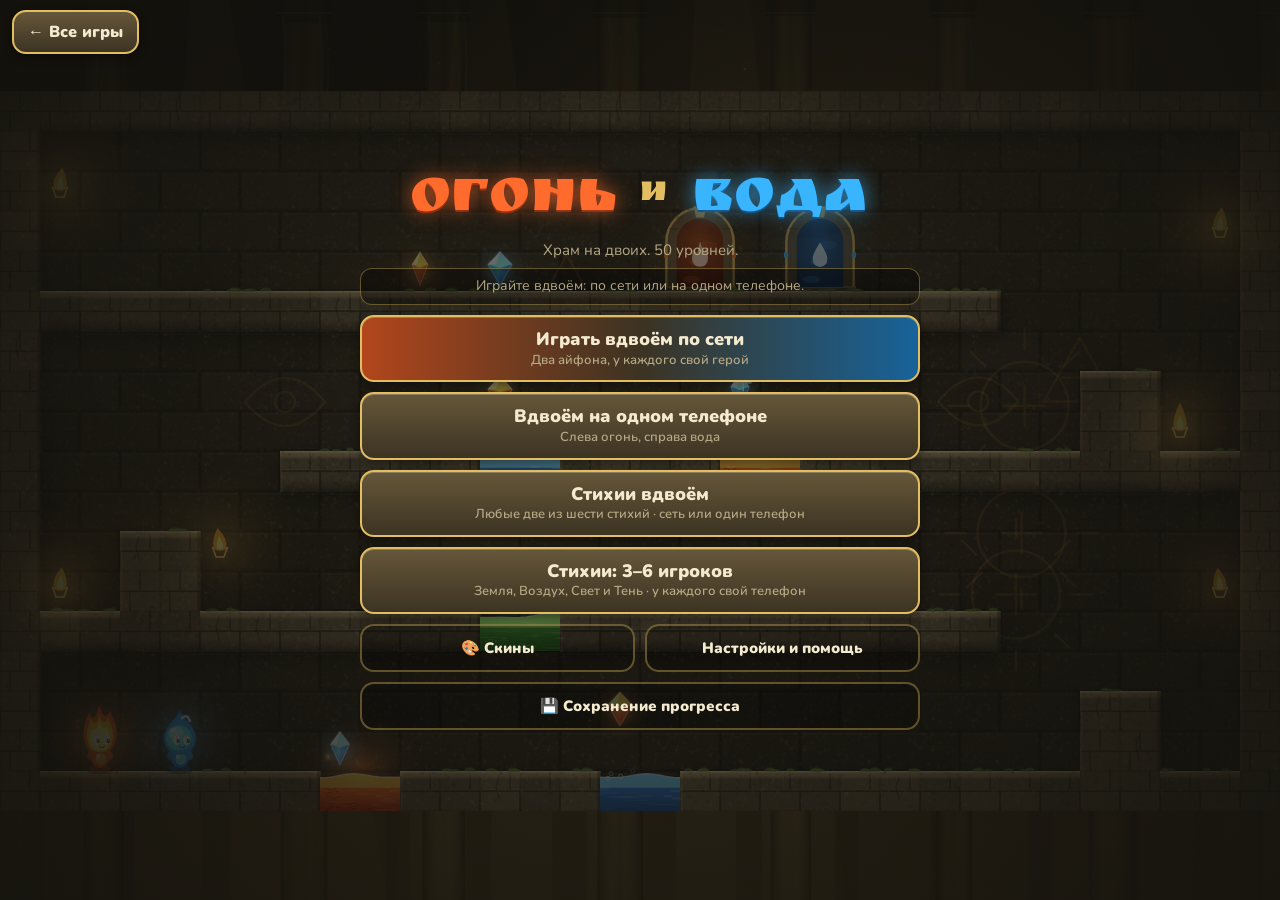
==== commit 790f74b2: "Из игр убрано собственное подключение: связь — только на главной странице - Если телефон ещё не в ко" ====
--- a/index.html
+++ b/index.html
@@ -310,7 +310,7 @@
       <div class="asList" id="asList"></div>
       <div class="row"><button class="btn ghost" id="asAuto">Раздать автоматически</button></div>
       <button class="btn hot" id="asGo">К уровням</button>
-      <button class="btn ghost" id="asBack">Выйти из комнаты</button>
+      <button class="btn ghost" id="asBack">Выйти из сетевой игры</button>
     </div>
   </section>
 
@@ -319,7 +319,7 @@
       <h2>Стихии</h2>
       <div class="grid" id="plGrid"></div>
       <div class="status" id="plStatus"></div>
-      <div class="row"><button class="btn ghost" id="plHeroes">Сменить героев</button><button class="btn ghost" id="plBack">Выйти из комнаты</button></div>
+      <div class="row"><button class="btn ghost" id="plHeroes">Сменить героев</button><button class="btn ghost" id="plBack">Выйти из сетевой игры</button></div>
     </div>
   </section>
 
@@ -334,18 +334,18 @@
           <div class="help"><h3>Скины</h3><p>«Скины» на главном экране: у каждой стихии несколько форм и оттенков. Выбор сохраняется, и другие игроки видят тебя в твоём скине.</p></div>
         </div>
         <div class="box" style="gap:10px">
-          <div class="help"><h3>Как подключить второй айфон</h3>
+          <div class="help"><h3>Как играть вдвоём по сети</h3>
             <ol>
-              <li>Оба открывают эту страницу. Аккаунты не нужны.</li>
-              <li>Первый жмёт «Играть вдвоём по сети» → «Создать комнату» и получает код.</li>
-              <li>Второй вводит этот код. Без интернета можно подключиться рядом, по Wi-Fi или точке доступа.</li>
+              <li>Подключитесь один раз на главной странице Java Game: один нажимает «Подключиться» → «Создать комнату», второй вводит его код. Аккаунты не нужны.</li>
+              <li>Здесь оба жмут «Играть вдвоём по сети» — партнёр найдётся сам.</li>
+              <li>Связь остаётся, когда переходите в другие игры.</li>
             </ol></div>
           <div class="help"><h3>Как играть</h3><p>Огонь безопасно ходит по лаве, вода — по воде. Зелёная жижа опасна обоим. Собирайте кристаллы своего цвета, нажимайте кнопки и рычаги, помогайте друг другу и вместе дойдите до своих дверей.</p></div>
         </div>
         <div class="box wide" style="gap:10px">
           <div class="help"><h3>Стихии: вдвоём и 3–6 игроков</h3>
-            <p><b>Стихии вдвоём</b> — любые две стихии из шести. «По сети»: один создаёт комнату (4 цифры), второй входит по коду. «На одном телефоне»: левая половина экрана (кнопки слева) — первый герой, правая — второй. Уровни — те же 50 уровней «Стихий»: если героев мало, часть механизмов упрощается (например, у «печати трёх замков» остаётся два замка), но пройти можно любой парой. Прогресс общий для всех режимов «Стихий».</p>
-            <p><b>Стихии: 3–6 игроков</b> — один создаёт комнату, остальные входят по коду. На экране героев каждый сам тапает свободную стихию (занятые показывают имя игрока, свою можно сменить или отпустить повторным тапом). Хозяин может назначить стихию любому игроку (строка игрока) или нажать «Раздать автоматически»; «К уровням» включается, когда у всех своя стихия. Любой игрок потом выбирает уровень. Играют по сети, у каждого свой телефон.</p>
+            <p><b>Стихии вдвоём</b> — любые две стихии из шести. «По сети»: оба выбирают «По сети» (подключиться нужно один раз — на главной странице). «На одном телефоне»: левая половина экрана (кнопки слева) — первый герой, правая — второй. Уровни — те же 50 уровней «Стихий»: если героев мало, часть механизмов упрощается (например, у «печати трёх замков» остаётся два замка), но пройти можно любой парой. Прогресс общий для всех режимов «Стихий».</p>
+            <p><b>Стихии: 3–6 игроков</b> — все подключаются на главной странице, потом выбирают здесь «Стихии: 3–6 игроков». На экране героев каждый сам тапает свободную стихию (занятые показывают имя игрока, свою можно сменить или отпустить повторным тапом). Хозяин может назначить стихию любому игроку (строка игрока) или нажать «Раздать автоматически»; «К уровням» включается, когда у всех своя стихия. Любой игрок потом выбирает уровень. Играют по сети, у каждого свой телефон.</p>
             <p>У каждой стихии свой бассейн: он безопасен для хозяина и смертелен для остальных. Зелёная жижа убивает всех. Свои кристаллы и своя дверь у каждого, к дверям нужно дойти всем.</p>
             <p><b>Огонь</b> — лава. <b>Вода</b> — вода. <b>Земля</b> — зыбучий ил; идя в камень, толкает его (остальные не могут). <b>Воздух</b> — вихрь; в воздухе прыгает второй раз. <b>Свет</b> — световое поле; зажигает световые датчики рядом. <b>Тень</b> — тьма; проходит сквозь тёмные врата.</p>
             <p><b>Таймерные ворота</b> (с песочными часами) открываются, пока кто-то стоит на кнопке, и остаются открытыми ещё несколько секунд после того, как кнопку отпустили: успей добежать. <b>Паромы</b> плывут над жижей сами — прыгай на них вовремя. <b>Подъёмники</b> ездят, пока держат кнопку или после рычага. В поздних уровнях порядок действий важен: камень на кнопку, потом лампа, потом тёмные врата.</p>
@@ -2906,7 +2906,7 @@
 function openPause() {
   if (S.end) return;
   S.paused = true;
-  overlay('<div class="big full">Пауза</div>' + (S.lv && S.lv.hint ? '<div class="hintbox full">' + S.lv.hint + '</div>' : '') + '<div class="acts"><button class="btn" id="oRes">Продолжить</button><button class="btn ghost" id="oRe">Начать уровень заново</button></div><div class="acts"><button class="btn ghost" id="oLv">К списку уровней</button>' + (P.on ? '<button class="btn ghost" id="oQuit">Выйти из комнаты</button>' : S.soloEl ? '<button class="btn ghost" id="oQuit">Главное меню</button>' : '') + (S.solo ? '' : '<p class="sub" style="font-size:13px">Заново и выход к уровням сработают на ' + (P.on ? 'всех' : 'обоих') + ' телефонах.</p>') + '</div>',
+  overlay('<div class="big full">Пауза</div>' + (S.lv && S.lv.hint ? '<div class="hintbox full">' + S.lv.hint + '</div>' : '') + '<div class="acts"><button class="btn" id="oRes">Продолжить</button><button class="btn ghost" id="oRe">Начать уровень заново</button></div><div class="acts"><button class="btn ghost" id="oLv">К списку уровней</button>' + (P.on ? '<button class="btn ghost" id="oQuit">Выйти из сетевой игры</button>' : S.soloEl ? '<button class="btn ghost" id="oQuit">Главное меню</button>' : '') + (S.solo ? '' : '<p class="sub" style="font-size:13px">Заново и выход к уровням сработают на ' + (P.on ? 'всех' : 'обоих') + ' телефонах.</p>') + '</div>',
     { oRes: () => { S.paused = false; hideOverlay(); }, oRe: () => choose(S.cur.l), oLv: () => choose(-1), oQuit: () => { if (P.on) partyQuit(); else if (S.soloEl) soloElQuit(); } });
 }
 const DEATH = { f: 'Огонь погас', w: 'Вода испарилась', e: 'Земля увязла', a: 'Воздух развеяло', l: 'Свет погас', s: 'Тень рассеялась' };
@@ -4347,7 +4347,7 @@
   }
   const names = partyRoles().map((r) => ROLE_NAME[r]).join(', ');
   $('plStatus').innerHTML = '<b>●</b> ' + Party.players.length + ' ' + plural(Party.players.length, 'игрок', 'игрока', 'игроков') + ': ' + names + '. Ты — ' + (P.myRole ? ROLE_NAME[P.myRole] : '?') + '. Уровень может выбрать любой.';
-  $('plHeroes').hidden = !Party.isHost; $('plBack').textContent = 'Выйти из комнаты';
+  $('plHeroes').hidden = !Party.isHost; $('plBack').textContent = 'Выйти из сетевой игры';
 }
 $('plHeroes').addEventListener('click', () => { beep('click'); if (P.on) partyChoose(-2); else show('solo2'); });
 $('plBack').addEventListener('click', () => { beep('click'); if (P.on) partyQuit(); else soloElQuit(); });
